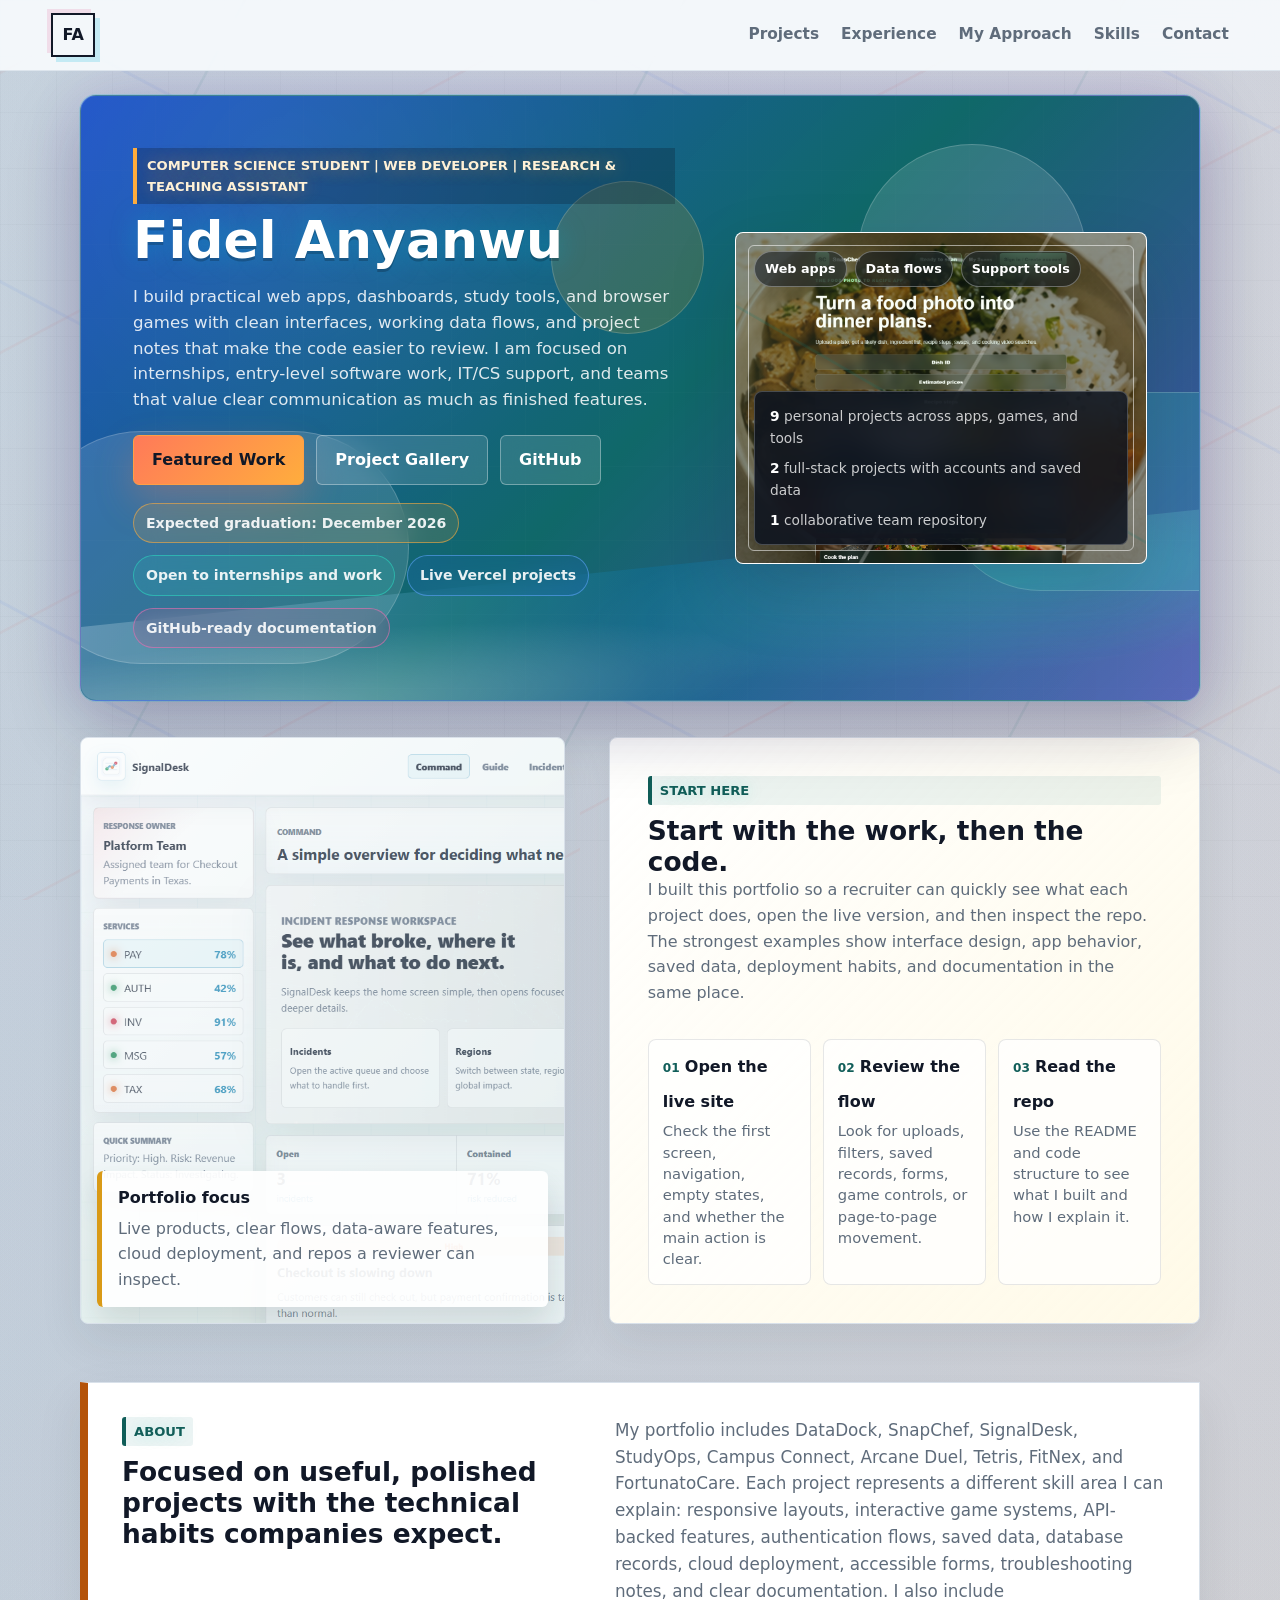
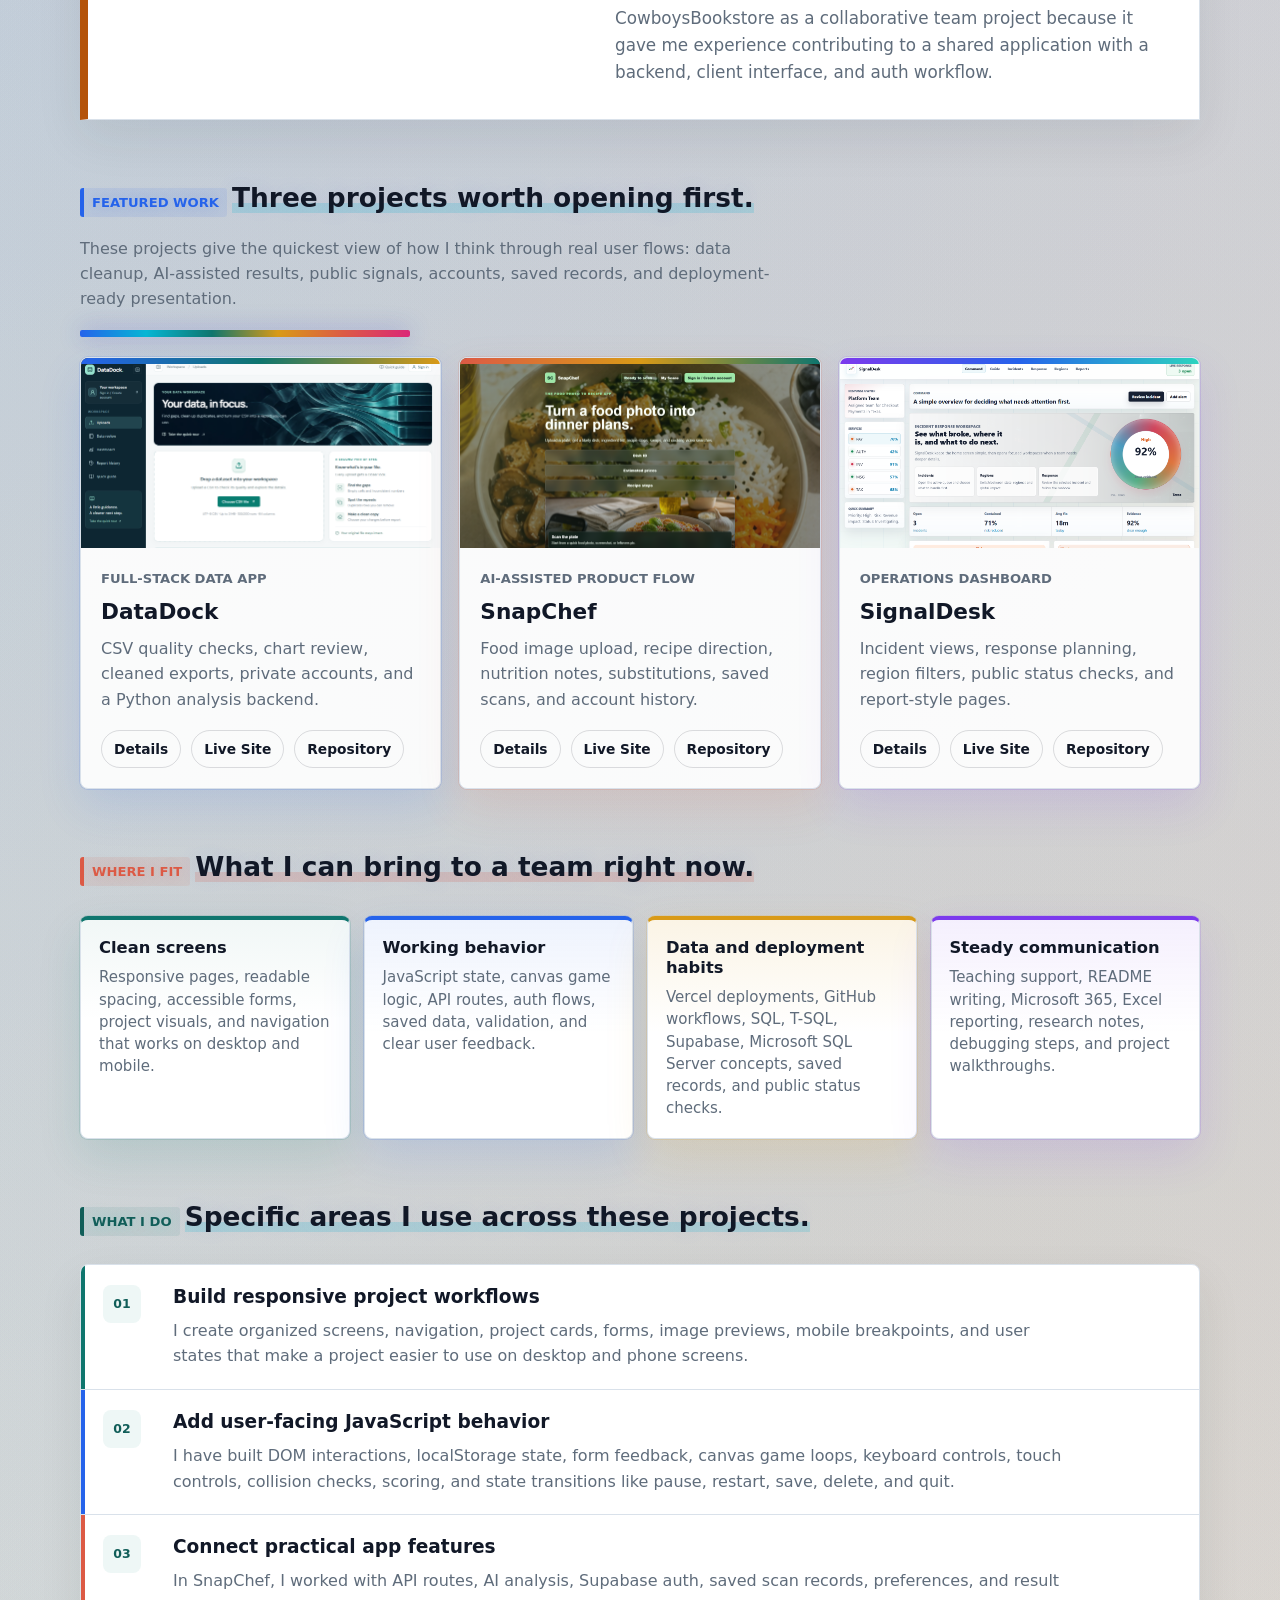
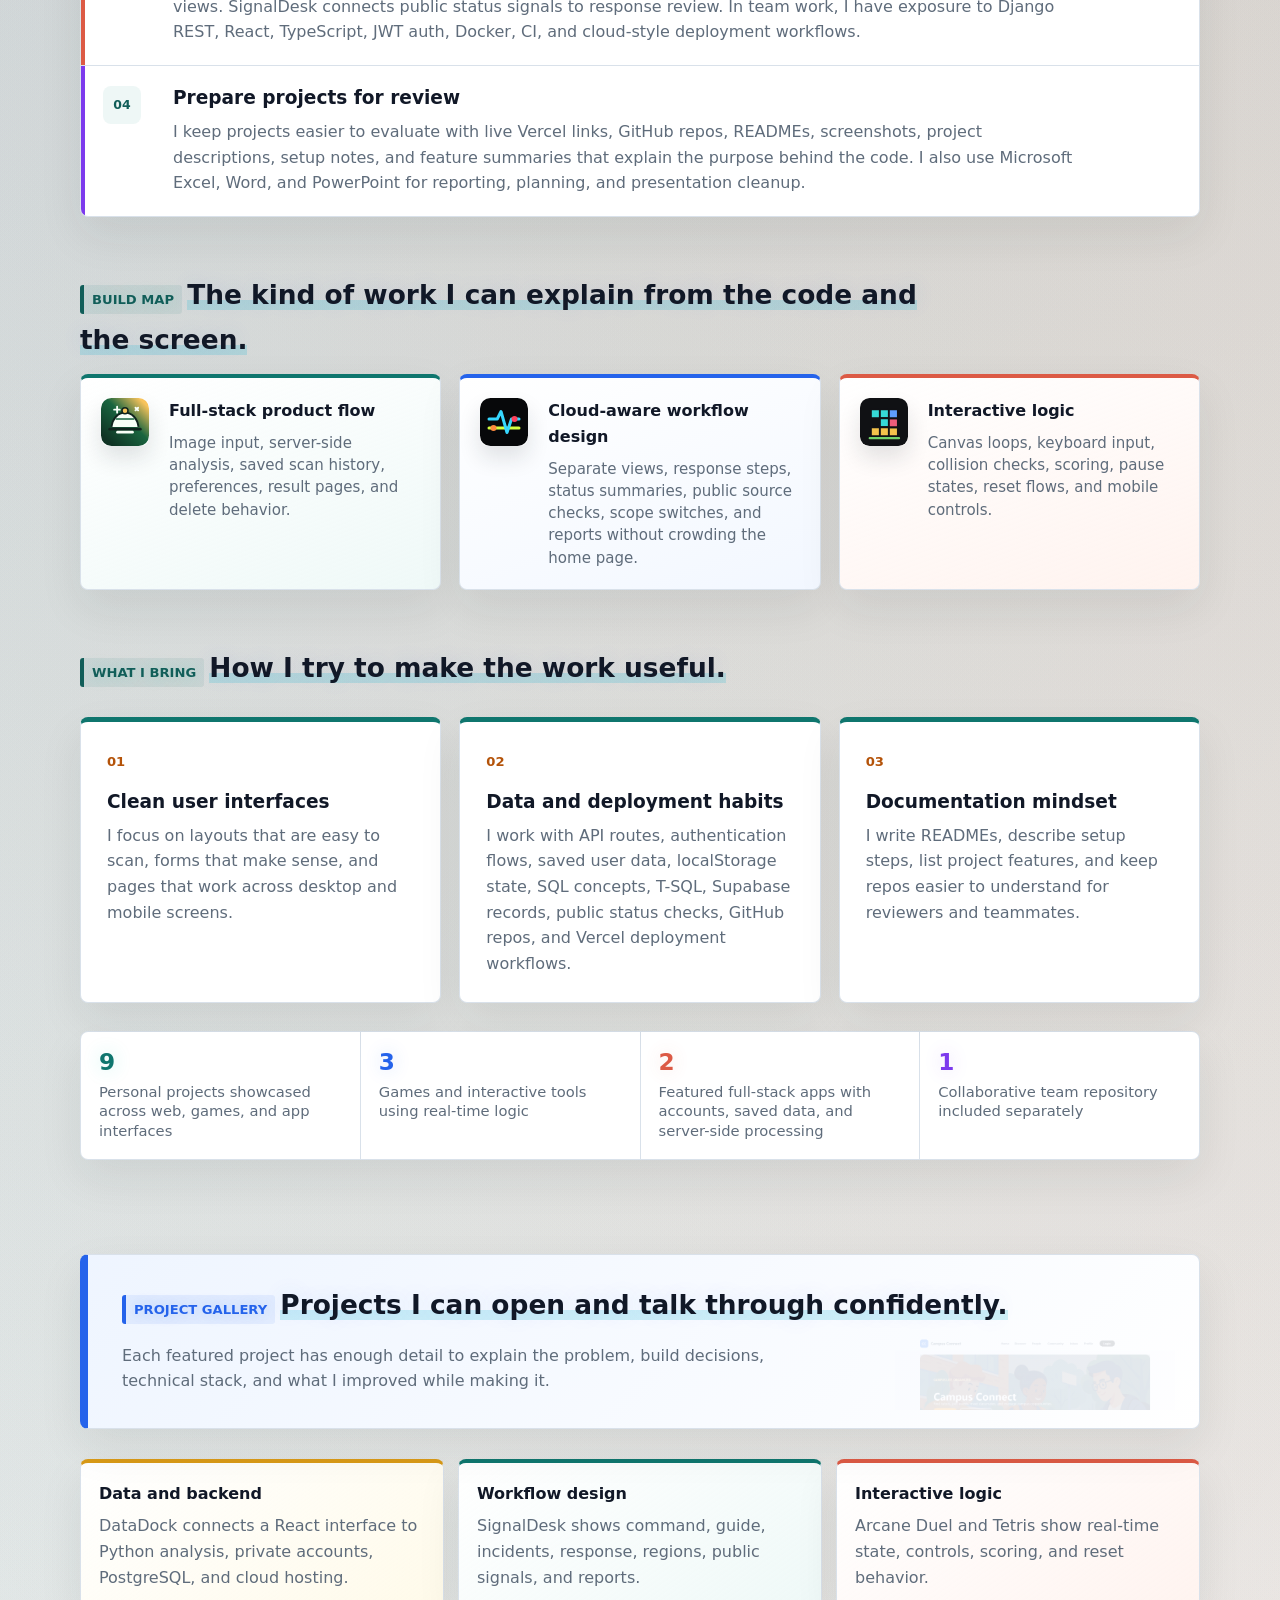
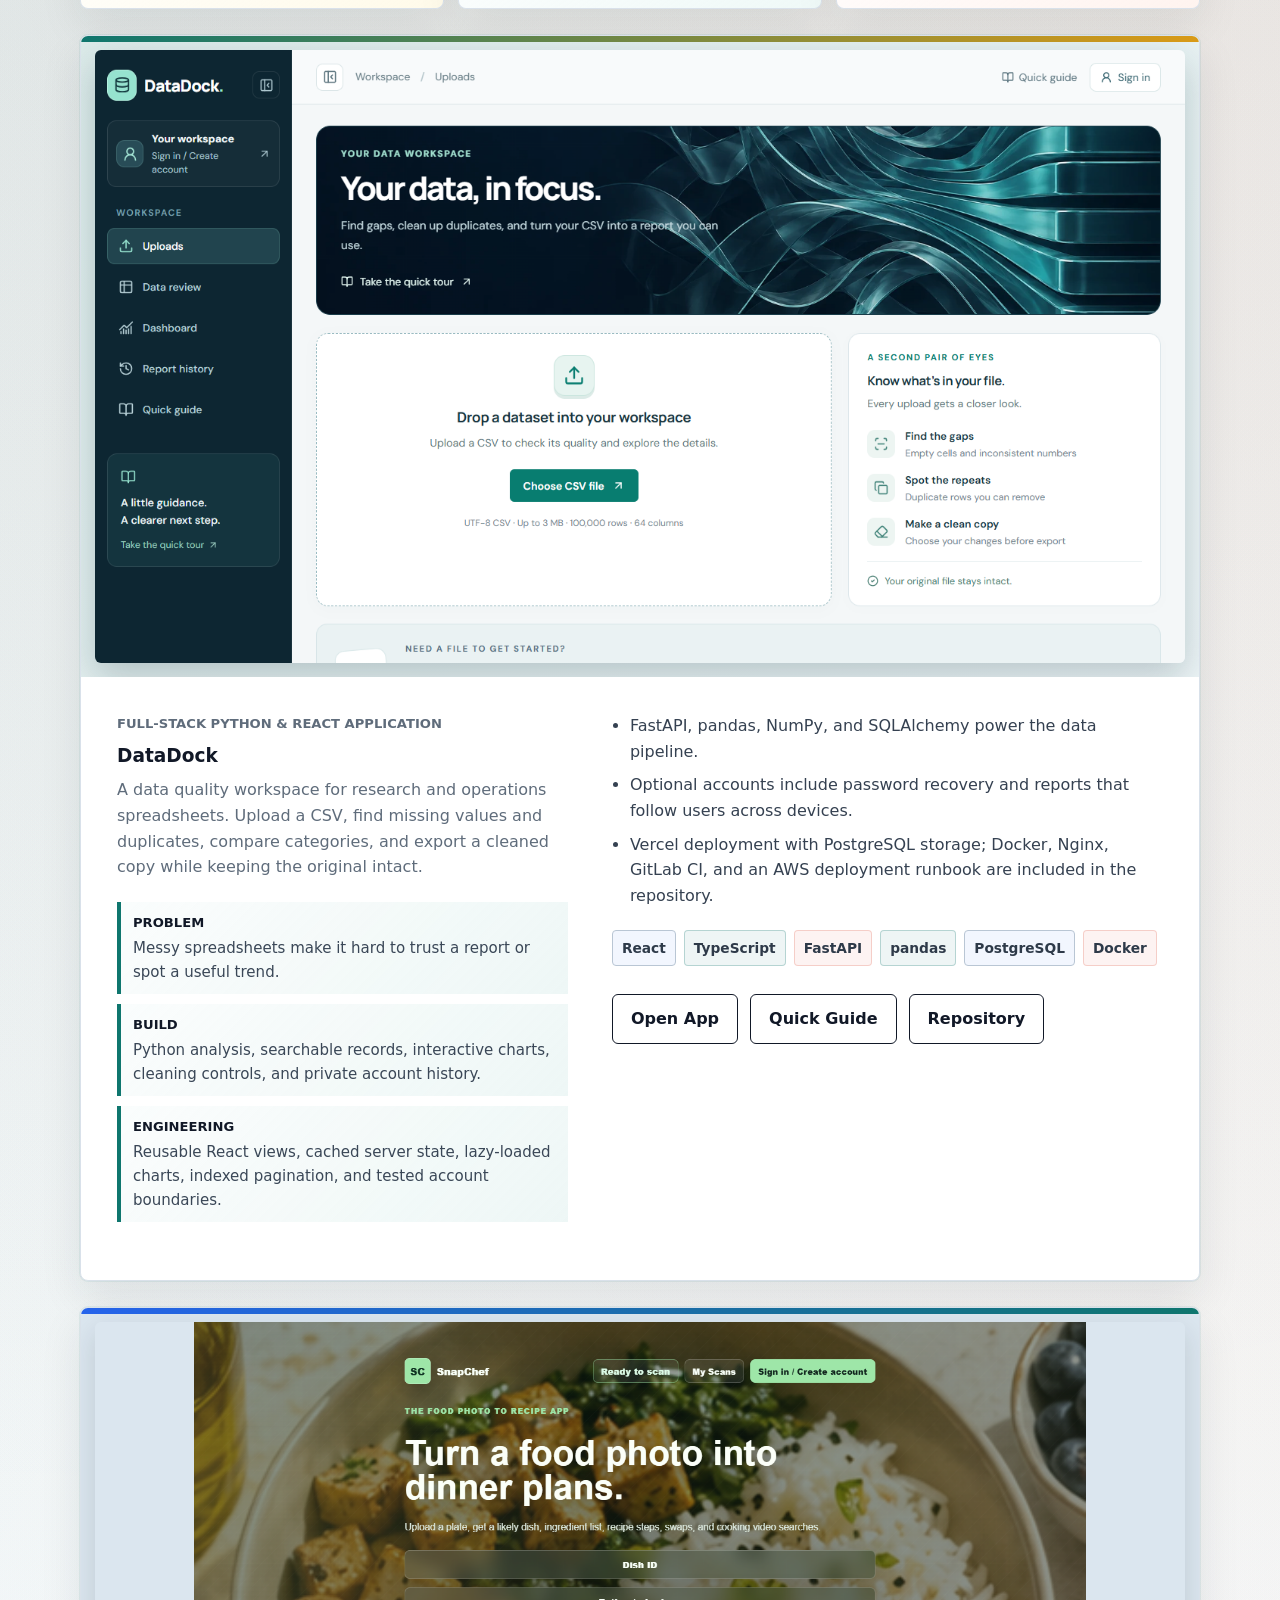
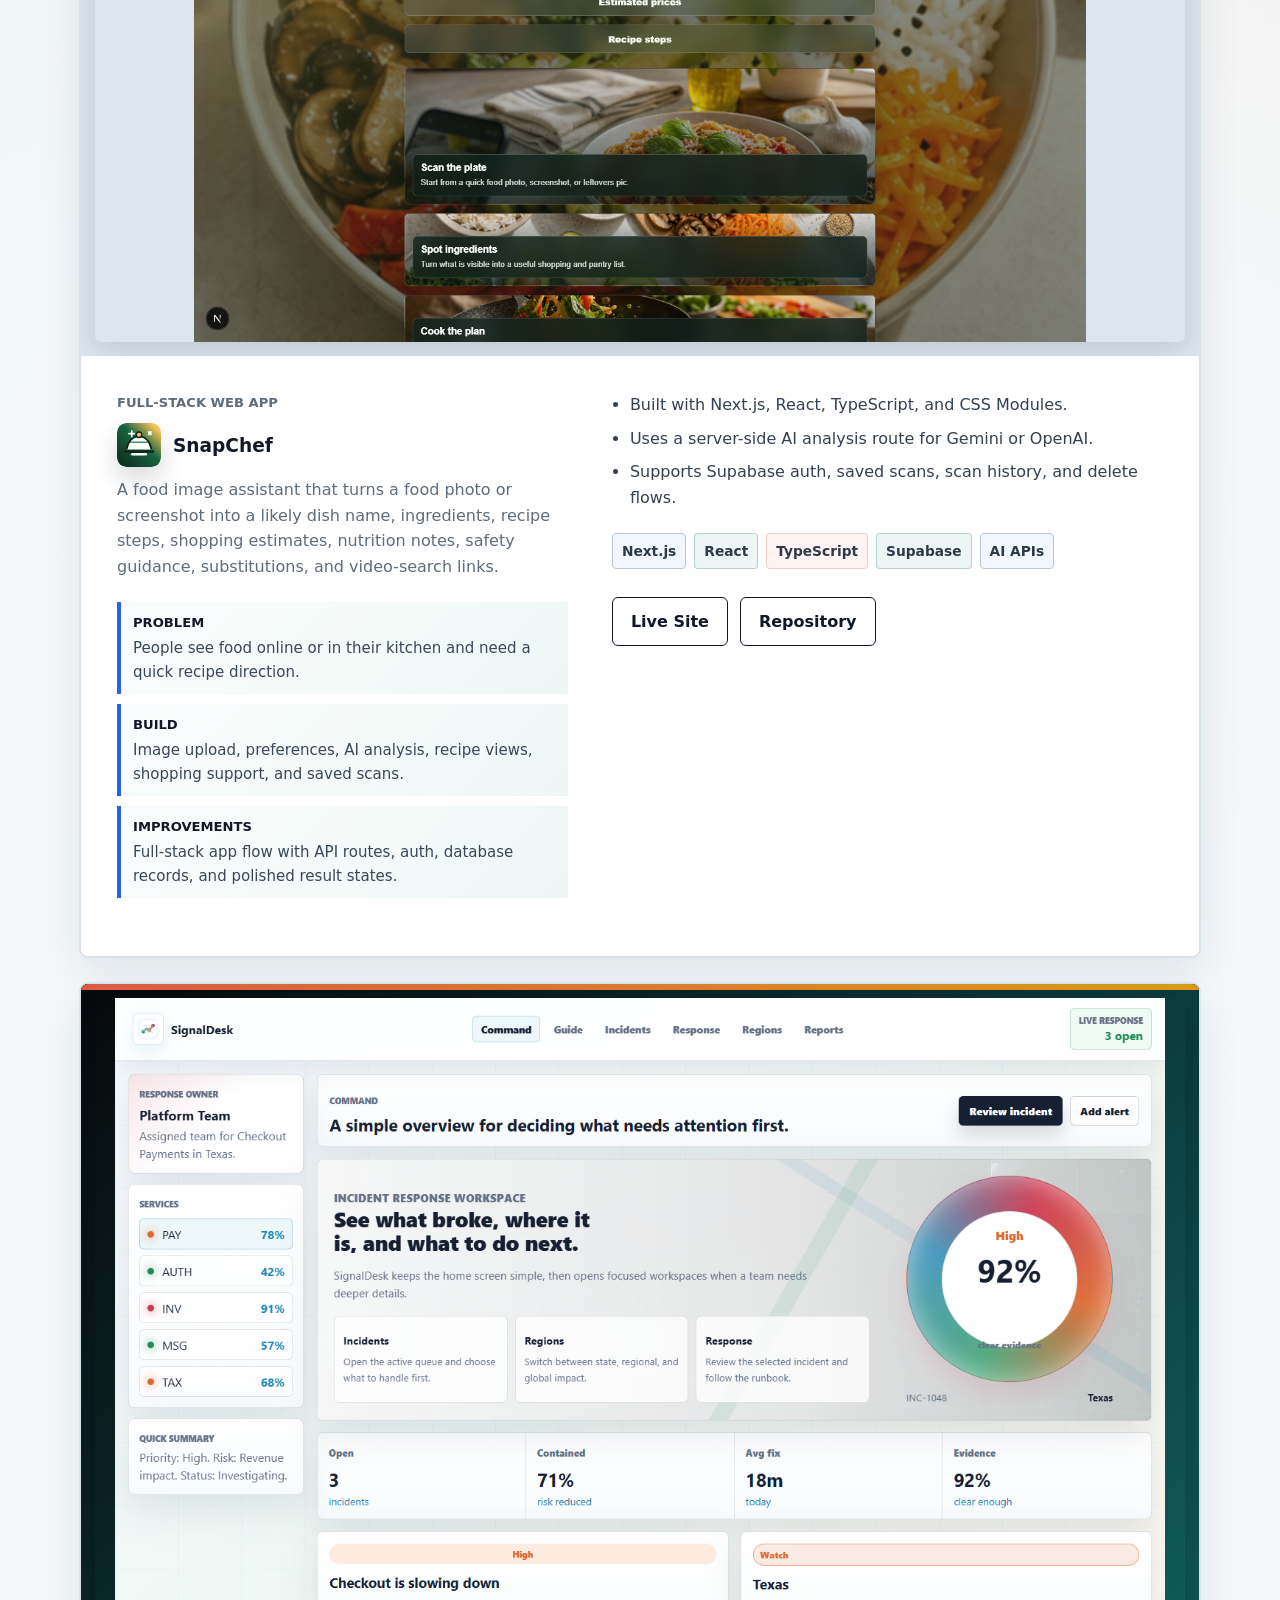
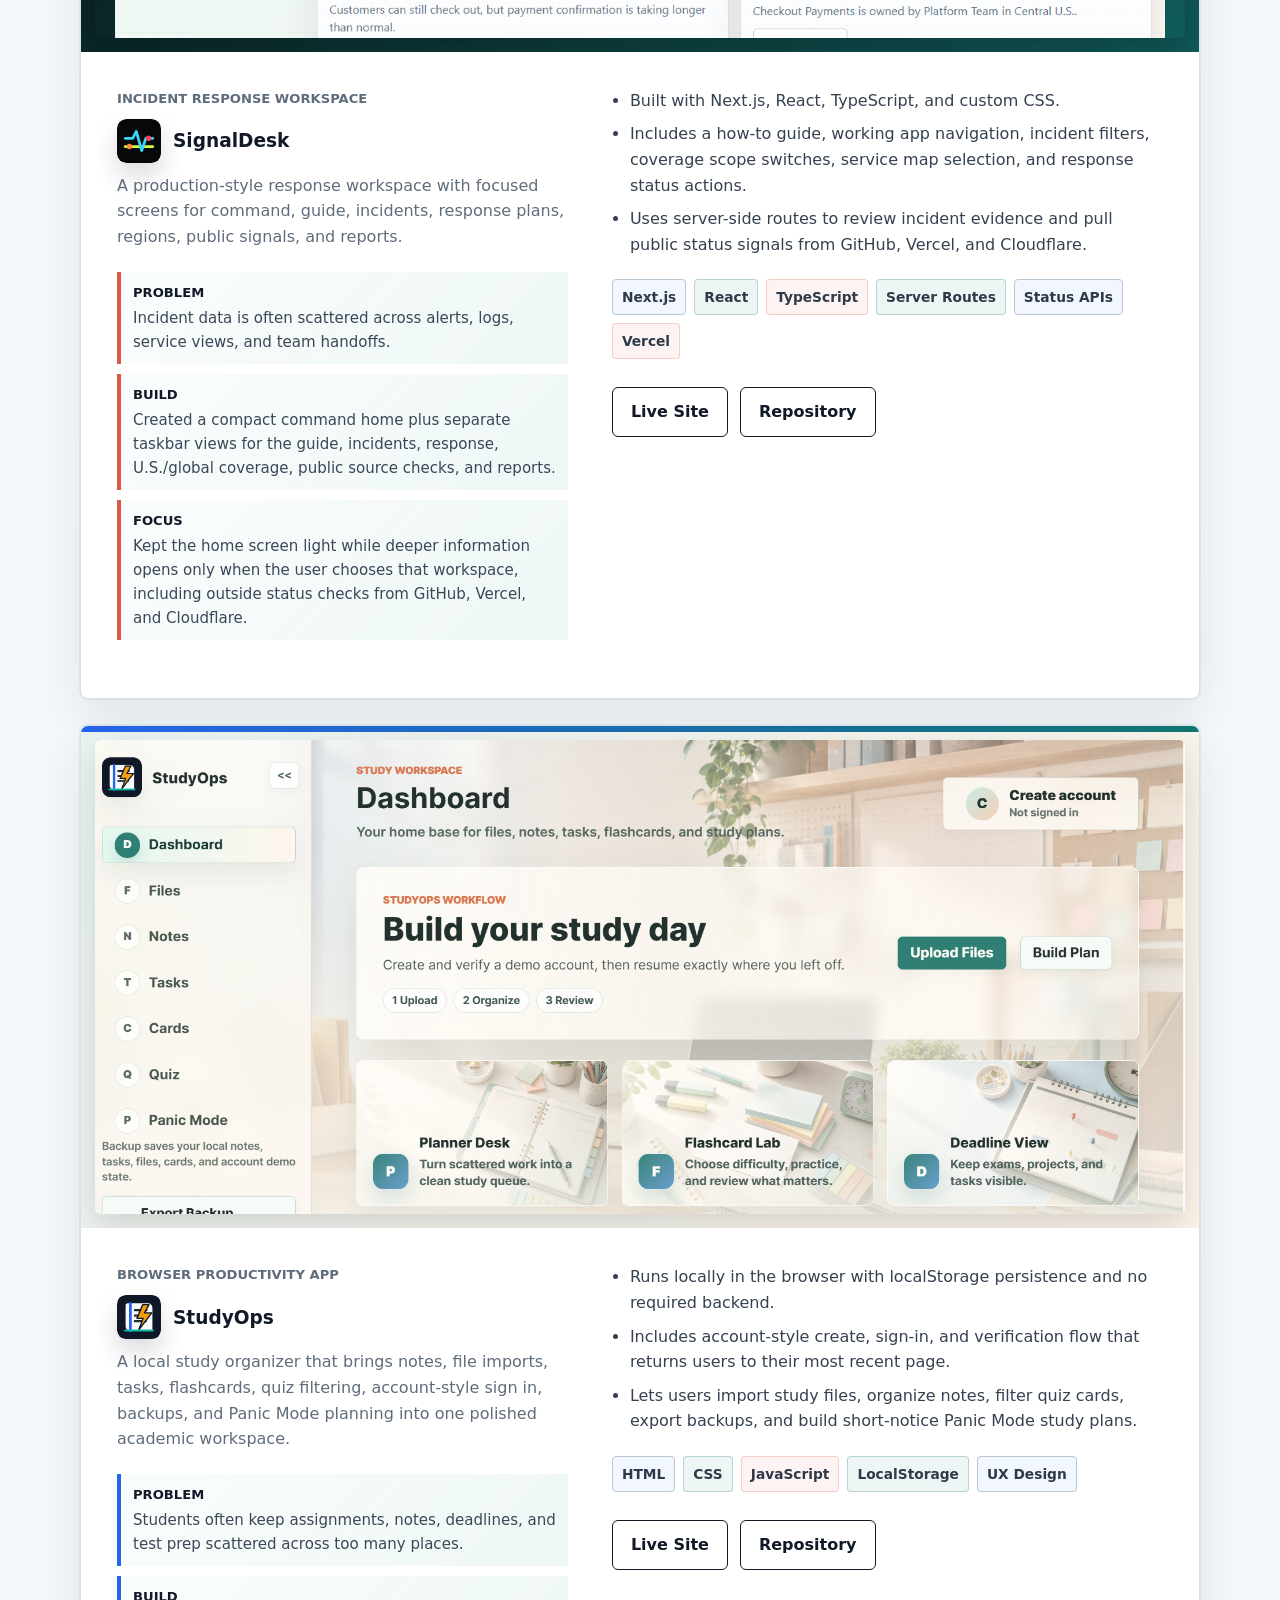
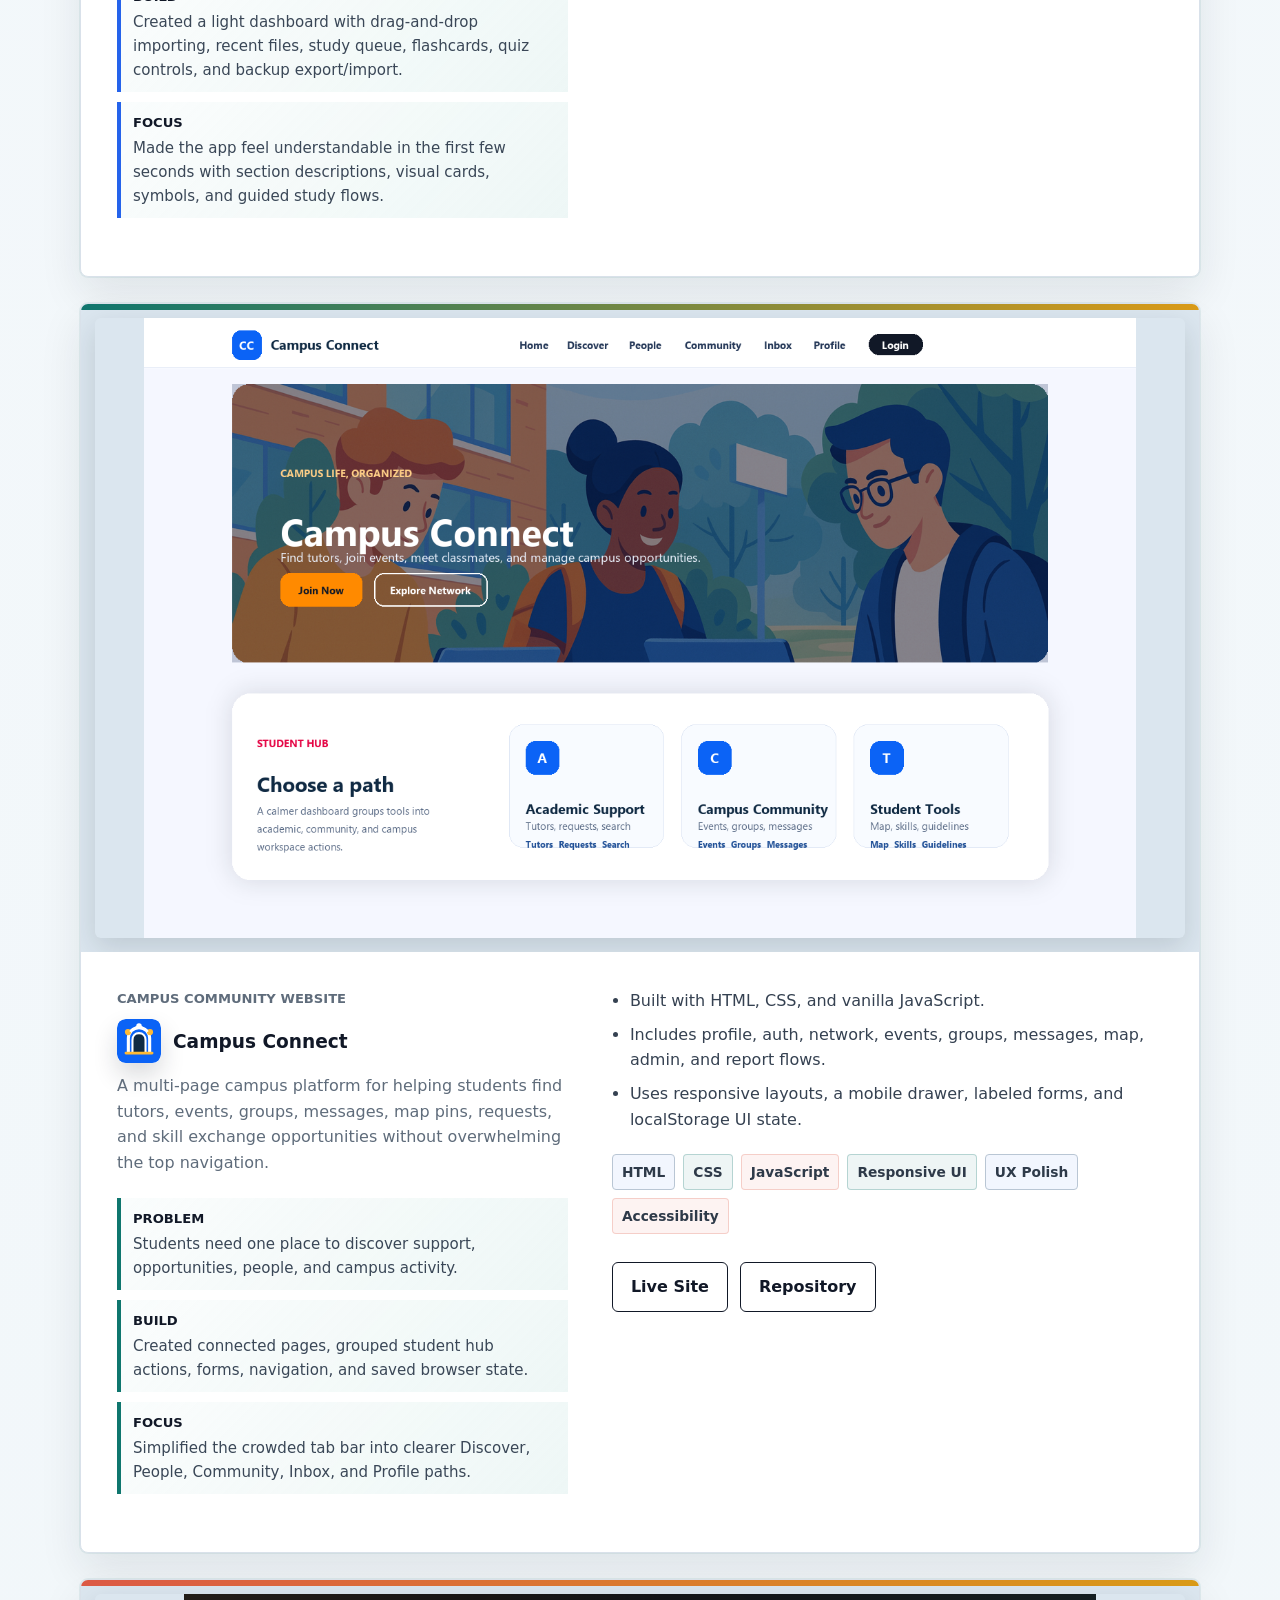
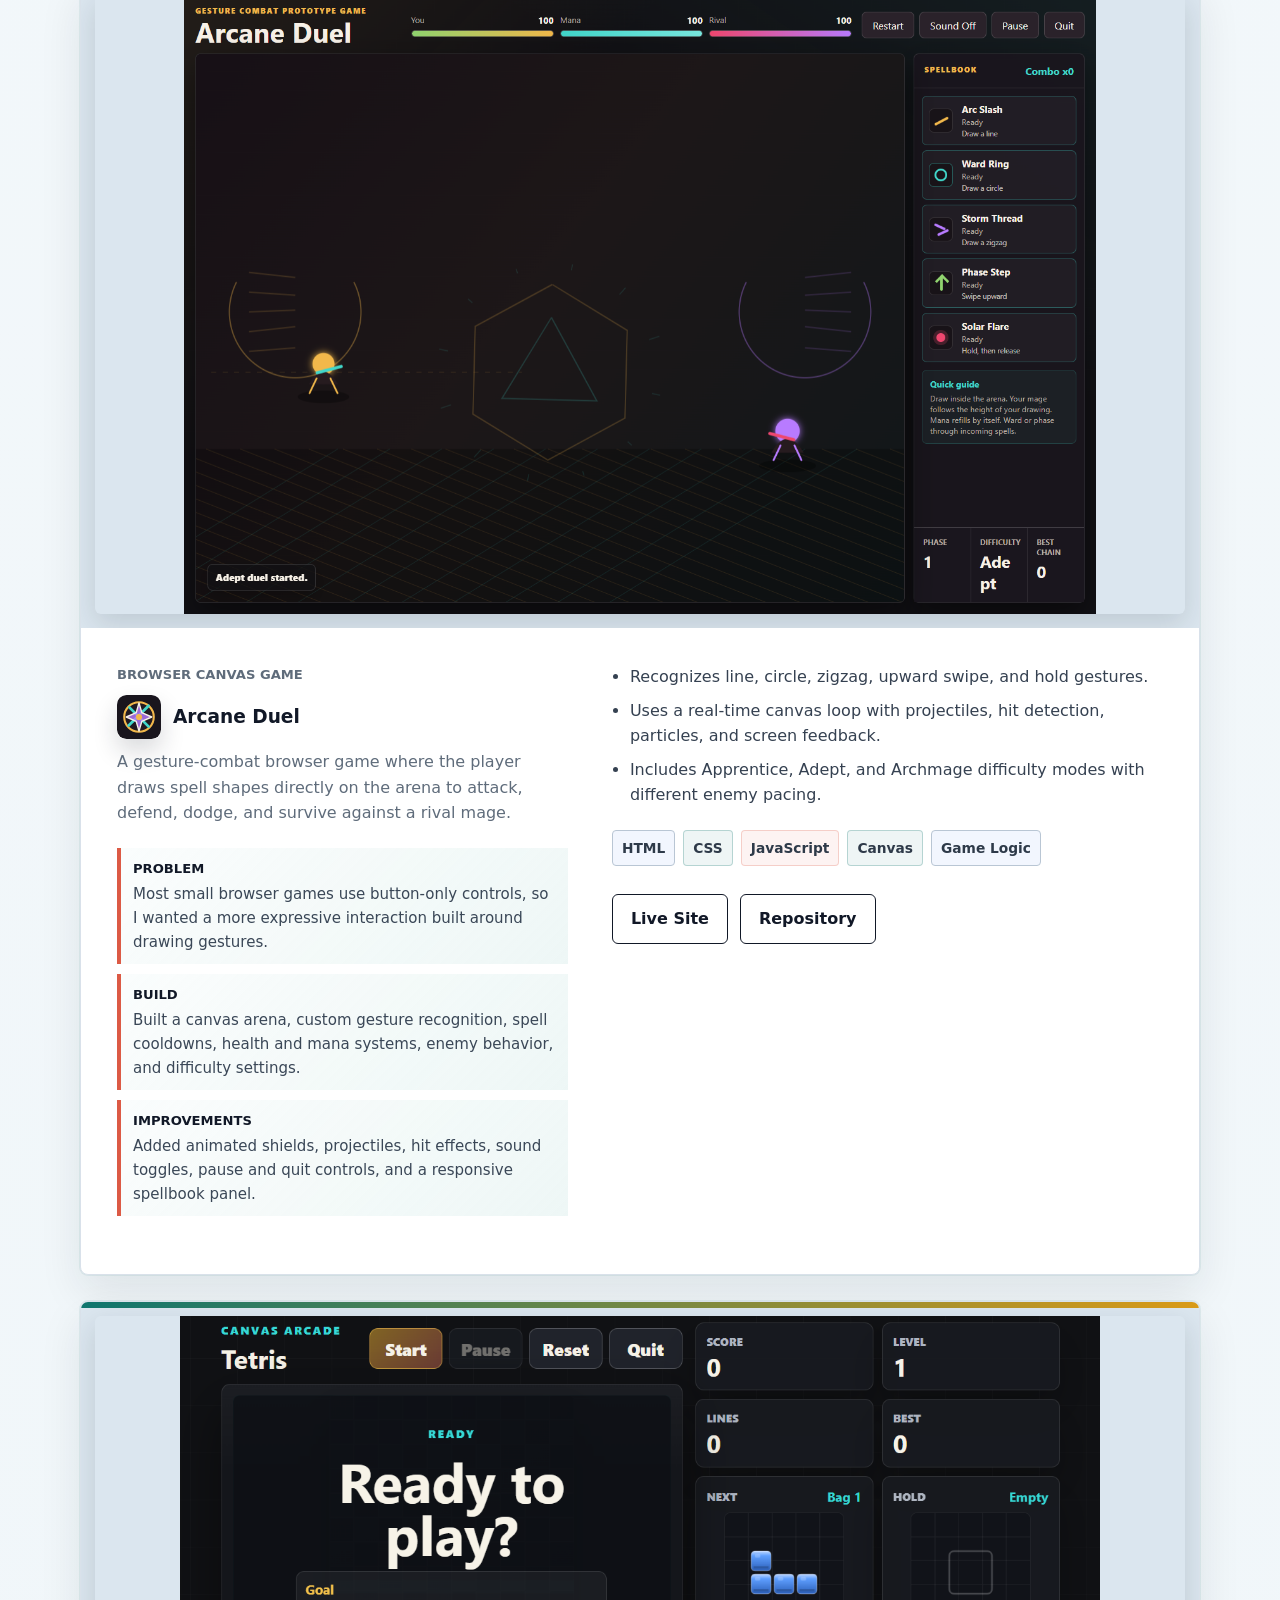
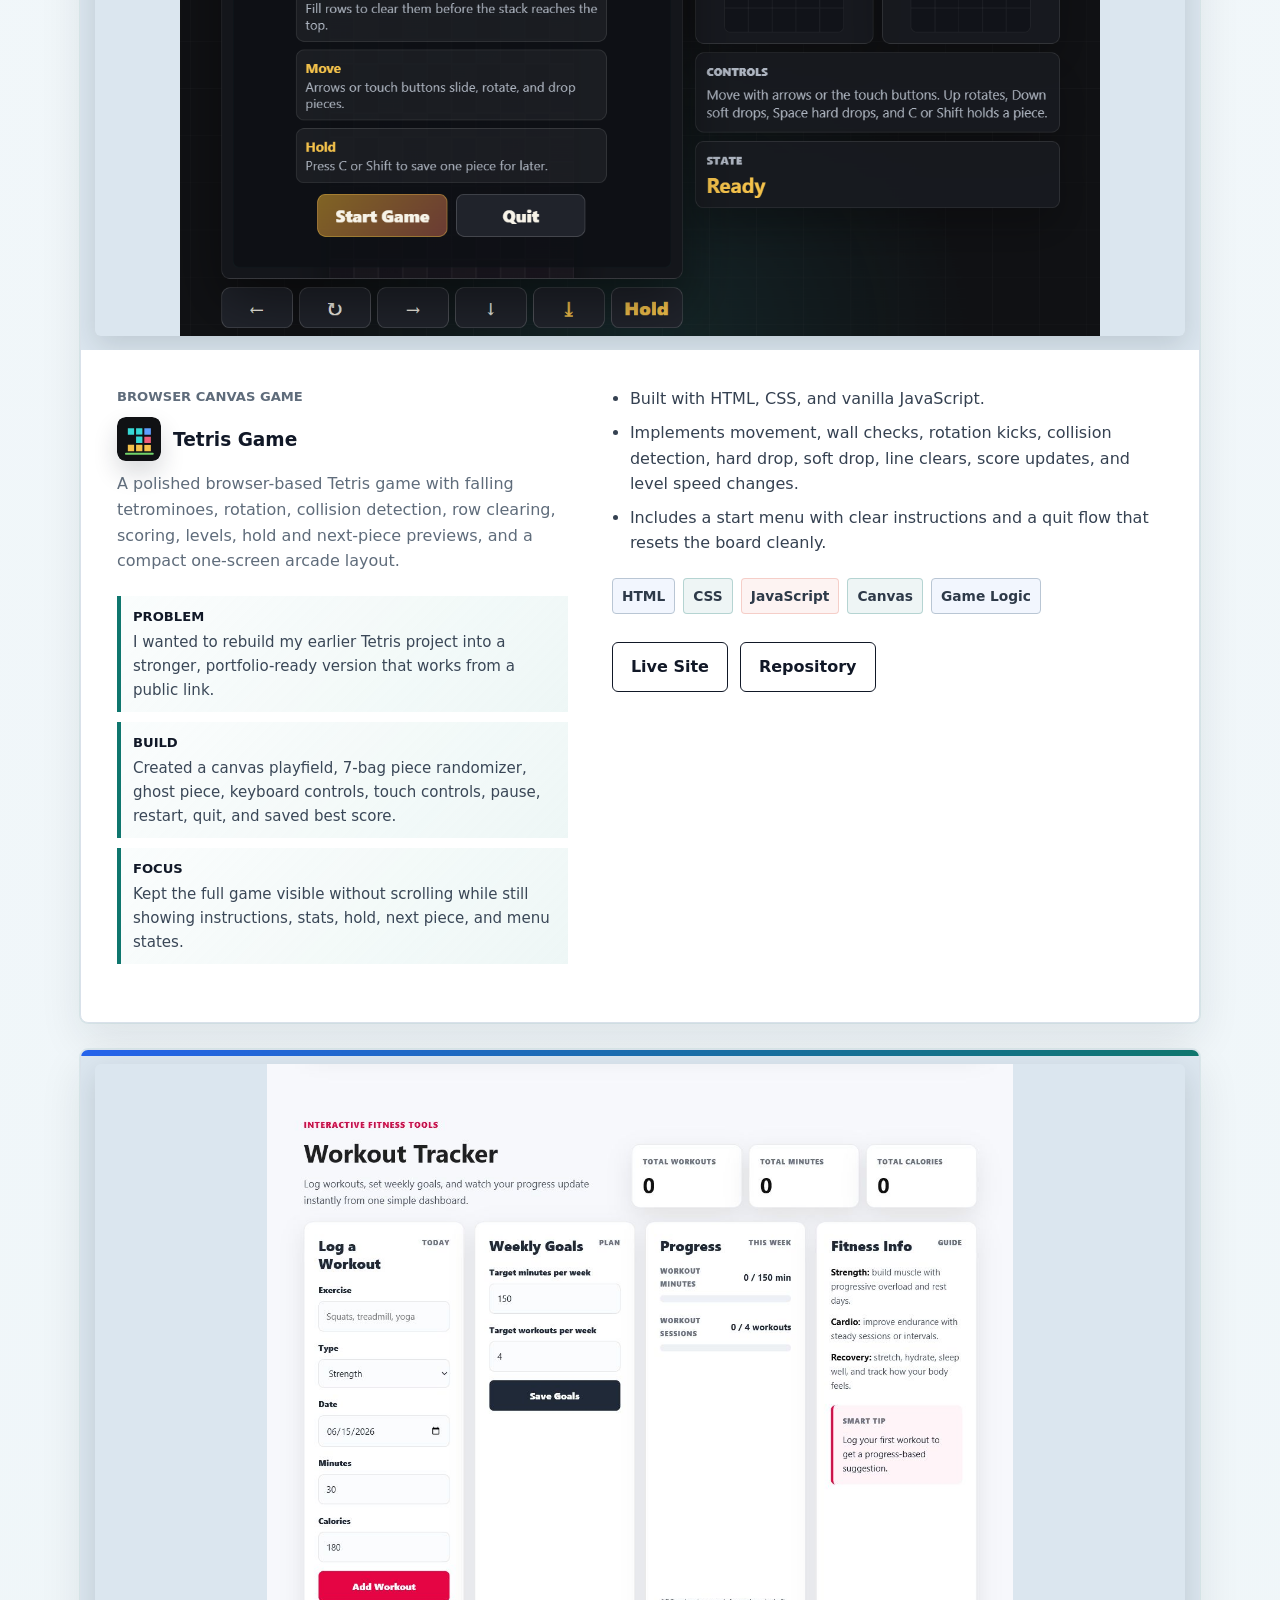
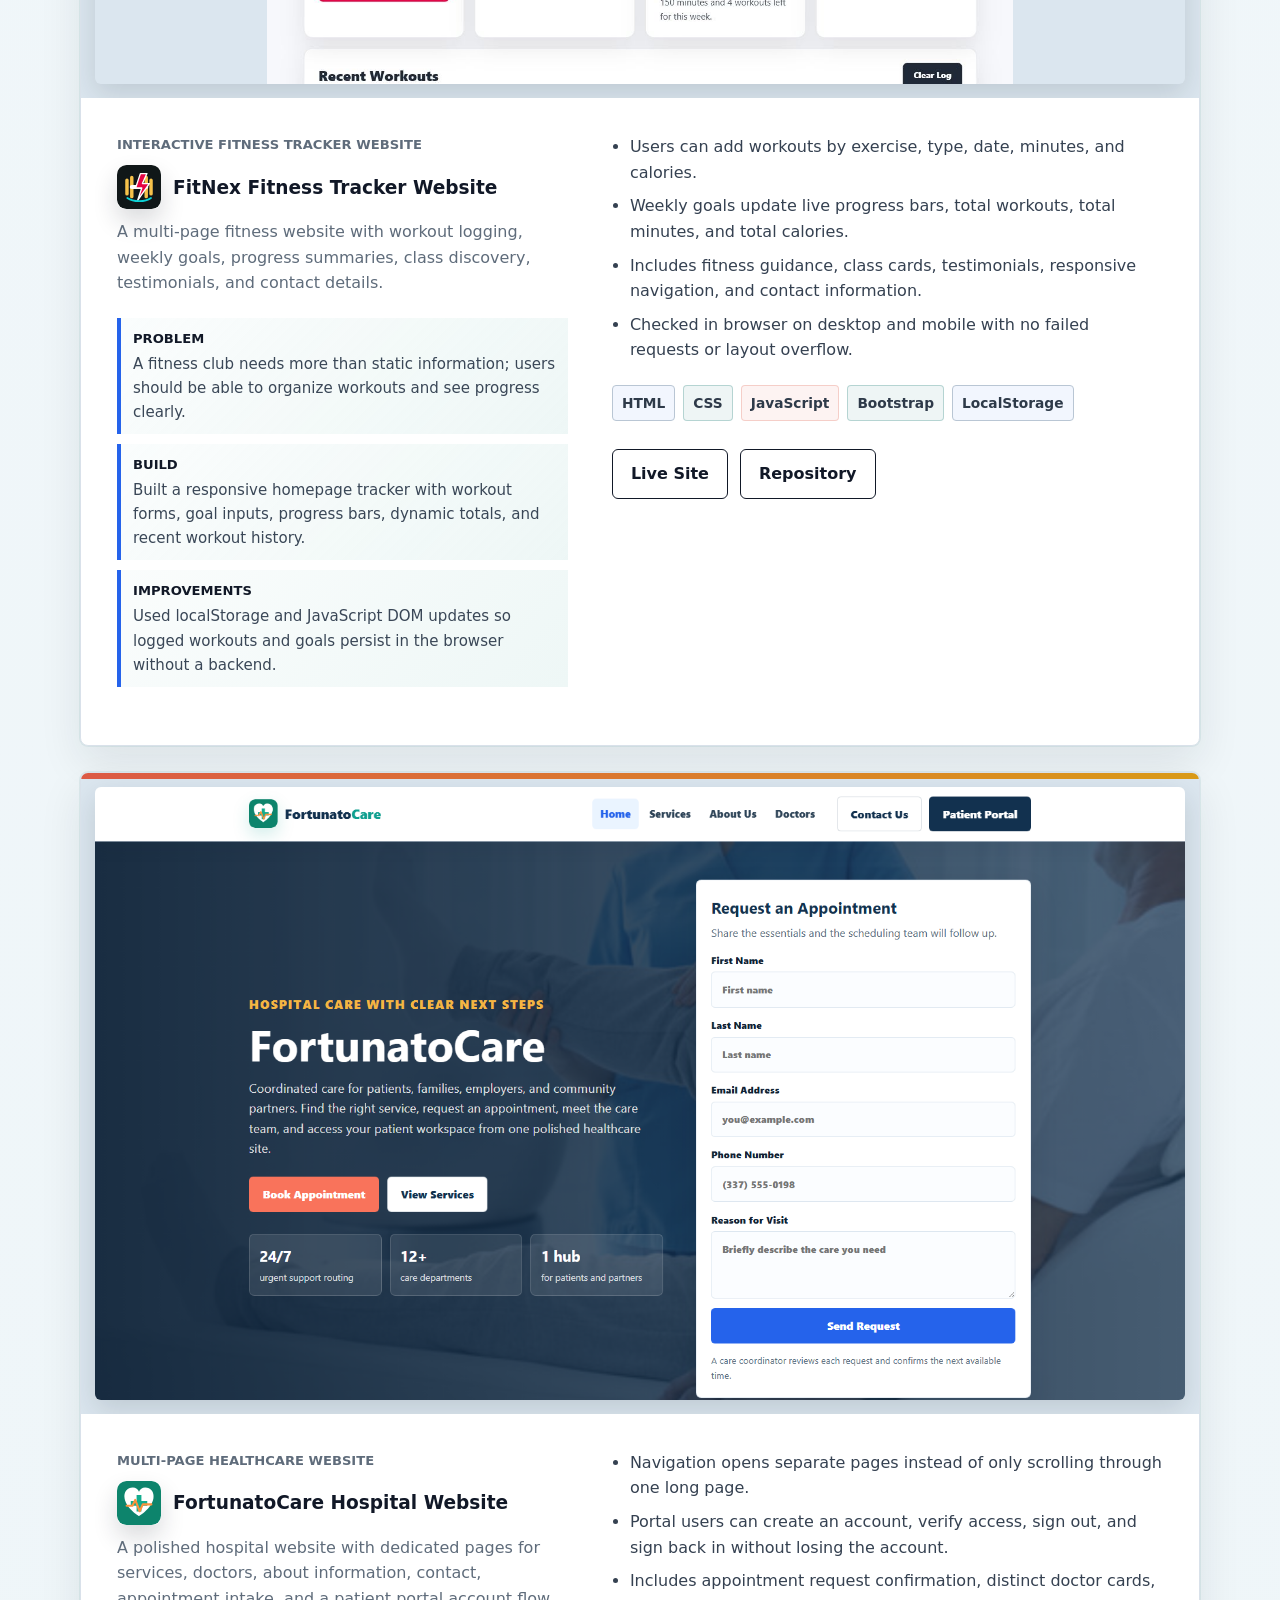
==== index.html @ 0fd4d53a "Add live bookstore link" ====
<!DOCTYPE html>
<html lang="en">
  <head>
    <meta charset="UTF-8" />
    <meta name="viewport" content="width=device-width, initial-scale=1.0" />
    <meta
      name="description"
      content="Portfolio for Fidel Anyanwu, a computer science student building web apps, dashboards, database-backed features, cloud-deployed projects, and practical user interfaces."
    />
    <title>Fidel Anyanwu | Web Developer Portfolio | Research & Teaching Assistant</title>
    <link rel="icon" type="image/svg+xml" href="assets/fidel-symbol.svg" />
    <link rel="stylesheet" href="styles.css" />
  </head>
  <body class="portfolio-home">
    <header class="site-header">
      <a class="brand" href="index.html" aria-label="Fidel Anyanwu home">FA</a>
      <nav class="site-nav" aria-label="Primary navigation">
        <a href="#projects">Projects</a>
        <a href="experience.html">Experience</a>
        <a href="approach.html">My Approach</a>
        <a href="skills.html">Skills</a>
        <a href="contact.html">Contact</a>
      </nav>
    </header>

    <main id="top">
      <section class="hero">
        <div class="hero-ambient" aria-hidden="true">
          <span class="hero-bubble bubble-one"></span>
          <span class="hero-bubble bubble-two"></span>
          <span class="hero-bubble bubble-three"></span>
          <span class="hero-bubble bubble-four"></span>
        </div>
        <div class="hero-copy">
          <p class="eyebrow">Computer Science Student | Web Developer | Research &amp; Teaching Assistant</p>
          <h1>Fidel Anyanwu</h1>
          <p class="hero-text">
            I build practical web apps, dashboards, study tools, and browser
            games with clean interfaces, working data flows, and project notes
            that make the code easier to review. I am focused on internships,
            entry-level software work, IT/CS support, and teams that value
            clear communication as much as finished features.
          </p>
          <div class="hero-actions" aria-label="Portfolio actions">
            <a class="button primary" href="#featured-work">Featured Work</a>
            <a class="button secondary" href="#projects">Project Gallery</a>
            <a class="button secondary" href="https://github.com/Fidel2197" target="_blank" rel="noreferrer">
              GitHub
            </a>
          </div>
          <div class="hero-proof" aria-label="Quick profile highlights">
            <span>Expected graduation: December 2026</span>
            <span>Open to internships and work</span>
            <span>Live Vercel projects</span>
            <span>GitHub-ready documentation</span>
          </div>
        </div>
        <div class="hero-showcase" aria-label="Portfolio highlights">
          <img
            src="assets/snapchef-home.png"
            alt="SnapChef home screen showing a food image assistant interface"
          />
          <div class="showcase-tabs" aria-hidden="true">
            <span>Web apps</span>
            <span>Data flows</span>
            <span>Support tools</span>
          </div>
          <div class="hero-stats">
            <span><strong>9</strong> personal projects across apps, games, and tools</span>
            <span><strong>2</strong> full-stack projects with accounts and saved data</span>
            <span><strong>1</strong> collaborative team repository</span>
          </div>
        </div>
      </section>

      <section class="home-storyboard" aria-labelledby="storyboard-title">
        <div class="storyboard-visual">
          <img
            src="assets/signaldesk-preview.png"
            alt="SignalDesk preview used as a portfolio example for dashboard and workflow design"
          />
          <div>
            <strong>Portfolio focus</strong>
            <span>Live products, clear flows, data-aware features, cloud deployment, and repos a reviewer can inspect.</span>
          </div>
        </div>
        <div class="storyboard-copy">
          <p class="section-kicker">Start Here</p>
          <h2 id="storyboard-title">Start with the work, then the code.</h2>
          <p>
            I built this portfolio so a recruiter can quickly see what each
            project does, open the live version, and then inspect the repo.
            The strongest examples show interface design, app behavior, saved
            data, deployment habits, and documentation in the same place.
          </p>
          <div class="storyboard-grid" aria-label="Portfolio reading guide">
            <article>
              <span>01</span>
              <strong>Open the live site</strong>
              <p>Check the first screen, navigation, empty states, and whether the main action is clear.</p>
            </article>
            <article>
              <span>02</span>
              <strong>Review the flow</strong>
              <p>Look for uploads, filters, saved records, forms, game controls, or page-to-page movement.</p>
            </article>
            <article>
              <span>03</span>
              <strong>Read the repo</strong>
              <p>Use the README and code structure to see what I built and how I explain it.</p>
            </article>
          </div>
        </div>
      </section>

      <section class="intro-band" aria-labelledby="intro-title">
        <div>
          <p class="section-kicker">About</p>
          <h2 id="intro-title">Focused on useful, polished projects with the technical habits companies expect.</h2>
        </div>
        <p>
          My portfolio includes DataDock, SnapChef, SignalDesk, StudyOps, Campus Connect,
          Arcane Duel, Tetris, FitNex, and FortunatoCare. Each project represents
          a different skill area I can explain: responsive layouts,
          interactive game systems, API-backed features, authentication flows,
          saved data, database records, cloud deployment, accessible forms,
          troubleshooting notes, and clear documentation. I also include
          CowboysBookstore as a collaborative team
          project because it gave me experience contributing to a shared
          application with a backend, client interface, and auth workflow.
        </p>
      </section>

      <section class="featured-work" id="featured-work" aria-labelledby="featured-work-title">
        <div class="section-heading">
          <p class="section-kicker">Featured Work</p>
          <h2 id="featured-work-title">Three projects worth opening first.</h2>
          <p>
            These projects give the quickest view of how I think through real
            user flows: data cleanup, AI-assisted results, public signals,
            accounts, saved records, and deployment-ready presentation.
          </p>
        </div>
        <div class="featured-work-grid">
          <article class="featured-card datadock-card">
            <img
              src="assets/datadock-home-preview.png"
              alt="DataDock workspace showing its navigation, CSV upload area, dashboard link, and data quality checks"
            />
            <div>
              <p class="project-type">Full-stack data app</p>
              <h3>DataDock</h3>
              <p>CSV quality checks, chart review, cleaned exports, private accounts, and a Python analysis backend.</p>
              <div class="featured-links">
                <a href="#datadock">Details</a>
                <a href="https://datadock-fidel2197.vercel.app/" target="_blank" rel="noreferrer">Live Site</a>
                <a href="https://github.com/Fidel2197/DataDock" target="_blank" rel="noreferrer">Repository</a>
              </div>
            </div>
          </article>
          <article class="featured-card">
            <img src="assets/snapchef-home.png" alt="SnapChef home screen with food image analysis controls" />
            <div>
              <p class="project-type">AI-assisted product flow</p>
              <h3>SnapChef</h3>
              <p>Food image upload, recipe direction, nutrition notes, substitutions, saved scans, and account history.</p>
              <div class="featured-links">
                <a href="#snapchef">Details</a>
                <a href="https://snapchef-nine.vercel.app/" target="_blank" rel="noreferrer">Live Site</a>
                <a href="https://github.com/Fidel2197/snapchef" target="_blank" rel="noreferrer">Repository</a>
              </div>
            </div>
          </article>
          <article class="featured-card">
            <img src="assets/signaldesk-preview.png" alt="SignalDesk dashboard with response workspace and public signal checks" />
            <div>
              <p class="project-type">Operations dashboard</p>
              <h3>SignalDesk</h3>
              <p>Incident views, response planning, region filters, public status checks, and report-style pages.</p>
              <div class="featured-links">
                <a href="#signaldesk">Details</a>
                <a href="https://signaldesk-pink-two.vercel.app/" target="_blank" rel="noreferrer">Live Site</a>
                <a href="https://github.com/Fidel2197/SignalDesk" target="_blank" rel="noreferrer">Repository</a>
              </div>
            </div>
          </article>
        </div>
      </section>

      <section class="recruiter-snapshot" aria-labelledby="snapshot-title">
        <div class="section-heading">
          <p class="section-kicker">Where I Fit</p>
          <h2 id="snapshot-title">What I can bring to a team right now.</h2>
        </div>
        <div class="snapshot-grid">
          <article>
            <strong>Clean screens</strong>
            <span>Responsive pages, readable spacing, accessible forms, project visuals, and navigation that works on desktop and mobile.</span>
          </article>
          <article>
            <strong>Working behavior</strong>
            <span>JavaScript state, canvas game logic, API routes, auth flows, saved data, validation, and clear user feedback.</span>
          </article>
          <article>
            <strong>Data and deployment habits</strong>
            <span>Vercel deployments, GitHub workflows, SQL, T-SQL, Supabase, Microsoft SQL Server concepts, saved records, and public status checks.</span>
          </article>
          <article>
            <strong>Steady communication</strong>
            <span>Teaching support, README writing, Microsoft 365, Excel reporting, research notes, debugging steps, and project walkthroughs.</span>
          </article>
        </div>
      </section>

      <section class="work-areas" aria-labelledby="work-areas-title">
        <div class="section-heading compact-heading">
          <p class="section-kicker">What I Do</p>
          <h2 id="work-areas-title">Specific areas I use across these projects.</h2>
        </div>
        <div class="work-area-list">
          <article>
            <span>01</span>
            <div>
              <h3>Build responsive project workflows</h3>
              <p>
                 I create organized screens, navigation, project cards, forms,
                 image previews, mobile breakpoints, and user states that make
                 a project easier to use on desktop and phone screens.
              </p>
            </div>
          </article>
          <article>
            <span>02</span>
            <div>
              <h3>Add user-facing JavaScript behavior</h3>
              <p>
                I have built DOM interactions, localStorage state, form feedback, canvas
                game loops, keyboard controls, touch controls, collision checks, scoring,
                and state transitions like pause, restart, save, delete, and quit.
              </p>
            </div>
          </article>
          <article>
            <span>03</span>
            <div>
              <h3>Connect practical app features</h3>
              <p>
                In SnapChef, I worked with API routes, AI analysis, Supabase auth,
                saved scan records, preferences, and result views. SignalDesk
                connects public status signals to response review. In team work,
                I have exposure to Django REST, React, TypeScript, JWT auth,
                Docker, CI, and cloud-style deployment workflows.
              </p>
            </div>
          </article>
          <article>
            <span>04</span>
            <div>
              <h3>Prepare projects for review</h3>
              <p>
                I keep projects easier to evaluate with live Vercel links, GitHub repos,
                READMEs, screenshots, project descriptions, setup notes, and feature
                summaries that explain the purpose behind the code. I also use
                Microsoft Excel, Word, and PowerPoint for reporting, planning,
                and presentation cleanup.
              </p>
            </div>
          </article>
        </div>
      </section>

      <section class="build-map" aria-labelledby="build-map-title">
        <div class="section-heading compact-heading">
          <p class="section-kicker">Build Map</p>
          <h2 id="build-map-title">The kind of work I can explain from the code and the screen.</h2>
        </div>
        <div class="build-map-grid">
          <article>
            <img src="assets/snapchef-symbol.svg" alt="" />
            <div>
              <strong>Full-stack product flow</strong>
              <p>Image input, server-side analysis, saved scan history, preferences, result pages, and delete behavior.</p>
            </div>
          </article>
          <article>
            <img src="assets/signaldesk-symbol.svg" alt="" />
            <div>
              <strong>Cloud-aware workflow design</strong>
              <p>Separate views, response steps, status summaries, public source checks, scope switches, and reports without crowding the home page.</p>
            </div>
          </article>
          <article>
            <img src="assets/tetris-symbol.svg" alt="" />
            <div>
              <strong>Interactive logic</strong>
              <p>Canvas loops, keyboard input, collision checks, scoring, pause states, reset flows, and mobile controls.</p>
            </div>
          </article>
        </div>
      </section>

      <section class="strengths" aria-labelledby="strengths-title">
        <div class="section-heading">
          <p class="section-kicker">What I Bring</p>
          <h2 id="strengths-title">How I try to make the work useful.</h2>
        </div>
        <div class="strength-grid">
          <article>
            <span>01</span>
            <h3>Clean user interfaces</h3>
            <p>
              I focus on layouts that are easy to scan, forms that make sense,
              and pages that work across desktop and mobile screens.
            </p>
          </article>
          <article>
            <span>02</span>
            <h3>Data and deployment habits</h3>
            <p>
              I work with API routes, authentication flows, saved user data,
              localStorage state, SQL concepts, T-SQL, Supabase records, public
              status checks, GitHub repos, and Vercel deployment workflows.
            </p>
          </article>
          <article>
            <span>03</span>
            <h3>Documentation mindset</h3>
            <p>
              I write READMEs, describe setup steps, list project features, and
              keep repos easier to understand for reviewers and teammates.
            </p>
          </article>
        </div>
      </section>

      <section class="evidence-strip" aria-label="Portfolio evidence">
        <div>
          <strong>9</strong>
          <span>Personal projects showcased across web, games, and app interfaces</span>
        </div>
        <div>
          <strong>3</strong>
          <span>Games and interactive tools using real-time logic</span>
        </div>
        <div>
          <strong>2</strong>
          <span>Featured full-stack apps with accounts, saved data, and server-side processing</span>
        </div>
        <div>
          <strong>1</strong>
          <span>Collaborative team repository included separately</span>
        </div>
      </section>

      <section class="projects" id="projects" aria-labelledby="projects-title">
        <div class="section-heading">
          <p class="section-kicker">Project Gallery</p>
          <h2 id="projects-title">Projects I can open and talk through confidently.</h2>
          <p>
            Each featured project has enough detail to explain the problem,
            build decisions, technical stack, and what I improved while making it.
          </p>
        </div>

        <div class="project-jump-guide" aria-label="Project review guide">
          <article>
            <strong>Data and backend</strong>
            <span>DataDock connects a React interface to Python analysis, private accounts, PostgreSQL, and cloud hosting.</span>
          </article>
          <article>
            <strong>Workflow design</strong>
            <span>SignalDesk shows command, guide, incidents, response, regions, public signals, and reports.</span>
          </article>
          <article>
            <strong>Interactive logic</strong>
            <span>Arcane Duel and Tetris show real-time state, controls, scoring, and reset behavior.</span>
          </article>
        </div>

        <article class="project feature-project datadock-project" id="datadock">
          <div class="project-image datadock-project-preview">
            <img
              class="datadock-shot"
              src="assets/datadock-home-preview.png"
              alt="DataDock workspace showing its sidebar, CSV upload workflow, dashboard navigation, and data quality guidance"
            />
          </div>
          <div class="project-content">
            <div class="feature-copy">
              <p class="project-type">Full-stack Python &amp; React application</p>
              <div class="project-heading"><h3>DataDock</h3></div>
              <p>A data quality workspace for research and operations spreadsheets. Upload a CSV, find missing values and duplicates, compare categories, and export a cleaned copy while keeping the original intact.</p>
              <div class="detail-grid" aria-label="DataDock project details">
                <div><strong>Problem</strong><span>Messy spreadsheets make it hard to trust a report or spot a useful trend.</span></div>
                <div><strong>Build</strong><span>Python analysis, searchable records, interactive charts, cleaning controls, and private account history.</span></div>
                <div><strong>Engineering</strong><span>Reusable React views, cached server state, lazy-loaded charts, indexed pagination, and tested account boundaries.</span></div>
              </div>
            </div>
            <div class="feature-details">
              <ul class="project-list">
                <li>FastAPI, pandas, NumPy, and SQLAlchemy power the data pipeline.</li>
                <li>Optional accounts include password recovery and reports that follow users across devices.</li>
                <li>Vercel deployment with PostgreSQL storage; Docker, Nginx, GitLab CI, and an AWS deployment runbook are included in the repository.</li>
              </ul>
              <div class="tag-row" aria-label="DataDock technology stack"><span>React</span><span>TypeScript</span><span>FastAPI</span><span>pandas</span><span>PostgreSQL</span><span>Docker</span></div>
              <div class="project-links">
                <a href="https://datadock-fidel2197.vercel.app/" target="_blank" rel="noreferrer">Open App</a>
                <a href="https://datadock-fidel2197.vercel.app/#guide" target="_blank" rel="noreferrer">Quick Guide</a>
                <a href="https://github.com/Fidel2197/DataDock" target="_blank" rel="noreferrer">Repository</a>
              </div>
            </div>
          </div>
        </article>

        <article class="project feature-project" id="snapchef">
          <div class="project-image">
            <img
              class="snapchef-shot"
              src="assets/snapchef-home.png"
              alt="SnapChef application home screen showing food image analysis tools"
            />
          </div>
          <div class="project-content">
            <div class="feature-copy">
              <p class="project-type">Full-stack web app</p>
              <div class="project-heading">
                <img class="project-symbol" src="assets/snapchef-symbol.svg" alt="" />
                <h3>SnapChef</h3>
              </div>
              <p>
                A food image assistant that turns a food photo or screenshot into
                a likely dish name, ingredients, recipe steps, shopping estimates,
                nutrition notes, safety guidance, substitutions, and video-search
                links.
              </p>
              <div class="detail-grid" aria-label="SnapChef project details">
                <div>
                  <strong>Problem</strong>
                  <span>People see food online or in their kitchen and need a quick recipe direction.</span>
                </div>
                <div>
                  <strong>Build</strong>
                  <span>Image upload, preferences, AI analysis, recipe views, shopping support, and saved scans.</span>
                </div>
                <div>
                  <strong>Improvements</strong>
                  <span>Full-stack app flow with API routes, auth, database records, and polished result states.</span>
                </div>
              </div>
            </div>
            <div class="feature-details">
              <ul class="project-list">
                <li>Built with Next.js, React, TypeScript, and CSS Modules.</li>
                <li>Uses a server-side AI analysis route for Gemini or OpenAI.</li>
                <li>Supports Supabase auth, saved scans, scan history, and delete flows.</li>
              </ul>
              <div class="tag-row" aria-label="SnapChef technology stack">
                <span>Next.js</span>
                <span>React</span>
                <span>TypeScript</span>
                <span>Supabase</span>
                <span>AI APIs</span>
              </div>
              <div class="project-links">
                <a href="https://snapchef-nine.vercel.app/" target="_blank" rel="noreferrer">
                  Live Site
                </a>
                <a href="https://github.com/Fidel2197/snapchef" target="_blank" rel="noreferrer">
                  Repository
                </a>
              </div>
            </div>
          </div>
        </article>

        <article class="project feature-project" id="signaldesk">
          <div class="project-image signaldesk-project-preview">
            <img
              class="signaldesk-shot"
              src="assets/signaldesk-preview.png"
              alt="SignalDesk command workspace showing app navigation, incident summary, service health, and response shortcuts"
            />
          </div>
          <div class="project-content">
            <div class="feature-copy">
              <p class="project-type">Incident response workspace</p>
              <div class="project-heading">
                <img class="project-symbol" src="assets/signaldesk-symbol.svg" alt="" />
                <h3>SignalDesk</h3>
              </div>
              <p>
                A production-style response workspace with focused screens for
                command, guide, incidents, response plans, regions, public
                signals, and reports.
              </p>
              <div class="detail-grid" aria-label="SignalDesk project details">
                <div>
                  <strong>Problem</strong>
                  <span>Incident data is often scattered across alerts, logs, service views, and team handoffs.</span>
                </div>
                <div>
                  <strong>Build</strong>
                  <span>Created a compact command home plus separate taskbar views for the guide, incidents, response, U.S./global coverage, public source checks, and reports.</span>
                </div>
                <div>
                  <strong>Focus</strong>
                  <span>Kept the home screen light while deeper information opens only when the user chooses that workspace, including outside status checks from GitHub, Vercel, and Cloudflare.</span>
                </div>
              </div>
            </div>
            <div class="feature-details">
              <ul class="project-list">
                <li>Built with Next.js, React, TypeScript, and custom CSS.</li>
                <li>Includes a how-to guide, working app navigation, incident filters, coverage scope switches, service map selection, and response status actions.</li>
                <li>Uses server-side routes to review incident evidence and pull public status signals from GitHub, Vercel, and Cloudflare.</li>
              </ul>
              <div class="tag-row" aria-label="SignalDesk technology stack">
                <span>Next.js</span>
                <span>React</span>
                <span>TypeScript</span>
                <span>Server Routes</span>
                <span>Status APIs</span>
                <span>Vercel</span>
              </div>
              <div class="project-links">
                <a href="https://signaldesk-pink-two.vercel.app/" target="_blank" rel="noreferrer">
                  Live Site
                </a>
                <a href="https://github.com/Fidel2197/SignalDesk" target="_blank" rel="noreferrer">
                  Repository
                </a>
              </div>
            </div>
          </div>
        </article>

        <article class="project feature-project">
          <div class="project-image studyops-project-preview" aria-label="StudyOps app interface preview">
            <img
              class="studyops-shot"
              src="assets/studyops-preview.png"
              alt="StudyOps dashboard with sidebar, study workspace header, account card, and dashboard action cards"
            />
          </div>
          <div class="project-content">
            <div class="feature-copy">
              <p class="project-type">Browser productivity app</p>
              <div class="project-heading">
                <img class="project-symbol" src="assets/studyops-symbol.svg" alt="" />
                <h3>StudyOps</h3>
              </div>
              <p>
                A local study organizer that brings notes, file imports, tasks,
                flashcards, quiz filtering, account-style sign in, backups, and
                Panic Mode planning into one polished academic workspace.
              </p>
              <div class="detail-grid" aria-label="StudyOps project details">
                <div>
                  <strong>Problem</strong>
                  <span>Students often keep assignments, notes, deadlines, and test prep scattered across too many places.</span>
                </div>
                <div>
                  <strong>Build</strong>
                  <span>Created a light dashboard with drag-and-drop importing, recent files, study queue, flashcards, quiz controls, and backup export/import.</span>
                </div>
                <div>
                  <strong>Focus</strong>
                  <span>Made the app feel understandable in the first few seconds with section descriptions, visual cards, symbols, and guided study flows.</span>
                </div>
              </div>
            </div>
            <div class="feature-details">
              <ul class="project-list">
                <li>Runs locally in the browser with localStorage persistence and no required backend.</li>
                <li>Includes account-style create, sign-in, and verification flow that returns users to their most recent page.</li>
                <li>Lets users import study files, organize notes, filter quiz cards, export backups, and build short-notice Panic Mode study plans.</li>
              </ul>
              <div class="tag-row" aria-label="StudyOps technology stack">
                <span>HTML</span>
                <span>CSS</span>
                <span>JavaScript</span>
                <span>LocalStorage</span>
                <span>UX Design</span>
              </div>
              <div class="project-links">
                <a href="https://studyops-seven.vercel.app/" target="_blank" rel="noreferrer">
                  Live Site
                </a>
                <a href="https://github.com/Fidel2197/StudyOps" target="_blank" rel="noreferrer">
                  Repository
                </a>
              </div>
            </div>
          </div>
        </article>

        <article class="project feature-project">
          <div class="project-image">
            <img
              class="campus-shot"
              src="assets/campus-connect-preview.png"
              alt="Campus Connect app preview showing navigation, homepage, and profile form"
            />
          </div>
          <div class="project-content">
            <div class="feature-copy">
              <p class="project-type">Campus community website</p>
              <div class="project-heading">
                <img class="project-symbol" src="assets/campus-connect-symbol.svg" alt="" />
                <h3>Campus Connect</h3>
              </div>
              <p>
                A multi-page campus platform for helping students find
                tutors, events, groups, messages, map pins, requests, and skill
                exchange opportunities without overwhelming the top navigation.
              </p>
              <div class="detail-grid" aria-label="Campus Connect project details">
                <div>
                  <strong>Problem</strong>
                  <span>Students need one place to discover support, opportunities, people, and campus activity.</span>
                </div>
                <div>
                  <strong>Build</strong>
                  <span>Created connected pages, grouped student hub actions, forms, navigation, and saved browser state.</span>
                </div>
                <div>
                  <strong>Focus</strong>
                  <span>Simplified the crowded tab bar into clearer Discover, People, Community, Inbox, and Profile paths.</span>
                </div>
              </div>
            </div>
            <div class="feature-details">
              <ul class="project-list">
                <li>Built with HTML, CSS, and vanilla JavaScript.</li>
                <li>Includes profile, auth, network, events, groups, messages, map, admin, and report flows.</li>
                <li>Uses responsive layouts, a mobile drawer, labeled forms, and localStorage UI state.</li>
              </ul>
              <div class="tag-row" aria-label="Campus Connect technology stack">
                <span>HTML</span>
                <span>CSS</span>
                <span>JavaScript</span>
                <span>Responsive UI</span>
                <span>UX Polish</span>
                <span>Accessibility</span>
              </div>
              <div class="project-links">
                <a href="https://campus-connect-phi-teal.vercel.app/" target="_blank" rel="noreferrer">
                  Live Site
                </a>
                <a href="https://github.com/Fidel2197/Campus-Connect" target="_blank" rel="noreferrer">
                  Repository
                </a>
              </div>
            </div>
          </div>
        </article>

        <article class="project feature-project">
          <div class="project-image">
            <img
              class="arcane-shot"
              src="assets/arcane-duel-preview.png"
              alt="Arcane Duel game screen showing the arena, player and rival mages, health bars, and spellbook controls"
            />
          </div>
          <div class="project-content">
            <div class="feature-copy">
              <p class="project-type">Browser canvas game</p>
              <div class="project-heading">
                <img class="project-symbol" src="assets/arcane-duel-symbol.svg" alt="" />
                <h3>Arcane Duel</h3>
              </div>
              <p>
                A gesture-combat browser game where the player draws spell
                shapes directly on the arena to attack, defend, dodge, and
                survive against a rival mage.
              </p>
              <div class="detail-grid" aria-label="Arcane Duel project details">
                <div>
                  <strong>Problem</strong>
                  <span>Most small browser games use button-only controls, so I wanted a more expressive interaction built around drawing gestures.</span>
                </div>
                <div>
                  <strong>Build</strong>
                  <span>Built a canvas arena, custom gesture recognition, spell cooldowns, health and mana systems, enemy behavior, and difficulty settings.</span>
                </div>
                <div>
                  <strong>Improvements</strong>
                  <span>Added animated shields, projectiles, hit effects, sound toggles, pause and quit controls, and a responsive spellbook panel.</span>
                </div>
              </div>
            </div>
            <div class="feature-details">
              <ul class="project-list">
                <li>Recognizes line, circle, zigzag, upward swipe, and hold gestures.</li>
                <li>Uses a real-time canvas loop with projectiles, hit detection, particles, and screen feedback.</li>
                <li>Includes Apprentice, Adept, and Archmage difficulty modes with different enemy pacing.</li>
              </ul>
              <div class="tag-row" aria-label="Arcane Duel technology stack">
                <span>HTML</span>
                <span>CSS</span>
                <span>JavaScript</span>
                <span>Canvas</span>
                <span>Game Logic</span>
              </div>
              <div class="project-links">
                <a href="https://arcane-duel-sable.vercel.app/" target="_blank" rel="noreferrer">
                  Live Site
                </a>
                <a href="https://github.com/Fidel2197/Arcane-Duel" target="_blank" rel="noreferrer">
                  Repository
                </a>
              </div>
            </div>
          </div>
        </article>

        <article class="project feature-project">
          <div class="project-image">
            <img
              class="tetris-shot"
              src="assets/tetris-game-preview.png"
              alt="Tetris game preview showing the canvas board, score panel, controls, next piece, hold piece, and quit button"
            />
          </div>
          <div class="project-content">
            <div class="feature-copy">
              <p class="project-type">Browser canvas game</p>
              <div class="project-heading">
                <img class="project-symbol" src="assets/tetris-symbol.svg" alt="" />
                <h3>Tetris Game</h3>
              </div>
              <p>
                A polished browser-based Tetris game with falling tetrominoes,
                rotation, collision detection, row clearing, scoring, levels,
                hold and next-piece previews, and a compact one-screen arcade
                layout.
              </p>
              <div class="detail-grid" aria-label="Tetris project details">
                <div>
                  <strong>Problem</strong>
                  <span>I wanted to rebuild my earlier Tetris project into a stronger, portfolio-ready version that works from a public link.</span>
                </div>
                <div>
                  <strong>Build</strong>
                  <span>Created a canvas playfield, 7-bag piece randomizer, ghost piece, keyboard controls, touch controls, pause, restart, quit, and saved best score.</span>
                </div>
                <div>
                  <strong>Focus</strong>
                  <span>Kept the full game visible without scrolling while still showing instructions, stats, hold, next piece, and menu states.</span>
                </div>
              </div>
            </div>
            <div class="feature-details">
              <ul class="project-list">
                <li>Built with HTML, CSS, and vanilla JavaScript.</li>
                <li>Implements movement, wall checks, rotation kicks, collision detection, hard drop, soft drop, line clears, score updates, and level speed changes.</li>
                <li>Includes a start menu with clear instructions and a quit flow that resets the board cleanly.</li>
              </ul>
              <div class="tag-row" aria-label="Tetris technology stack">
                <span>HTML</span>
                <span>CSS</span>
                <span>JavaScript</span>
                <span>Canvas</span>
                <span>Game Logic</span>
              </div>
              <div class="project-links">
                <a href="https://tetris-game-fidel2197.vercel.app/" target="_blank" rel="noreferrer">
                  Live Site
                </a>
                <a href="https://github.com/Fidel2197/Tetris-Game" target="_blank" rel="noreferrer">
                  Repository
                </a>
              </div>
            </div>
          </div>
        </article>

        <article class="project feature-project">
          <div class="project-image">
            <img
              class="fitnex-shot"
              src="assets/fitnex-home-preview.png"
              alt="FitNex fitness website with workout tracker, class sections, testimonials, and contact form"
            />
          </div>
          <div class="project-content">
            <div class="feature-copy">
              <p class="project-type">Interactive fitness tracker website</p>
              <div class="project-heading">
                <img class="project-symbol" src="assets/fitnex-symbol.svg" alt="" />
                <h3>FitNex Fitness Tracker Website</h3>
              </div>
              <p>
                A multi-page fitness website with workout logging, weekly goals,
                progress summaries, class discovery, testimonials, and contact details.
              </p>
              <div class="detail-grid" aria-label="FitNex project details">
                <div>
                  <strong>Problem</strong>
                  <span>A fitness club needs more than static information; users should be able to organize workouts and see progress clearly.</span>
                </div>
                <div>
                  <strong>Build</strong>
                  <span>Built a responsive homepage tracker with workout forms, goal inputs, progress bars, dynamic totals, and recent workout history.</span>
                </div>
                <div>
                  <strong>Improvements</strong>
                  <span>Used localStorage and JavaScript DOM updates so logged workouts and goals persist in the browser without a backend.</span>
                </div>
              </div>
            </div>
            <div class="feature-details">
              <ul class="project-list">
                <li>Users can add workouts by exercise, type, date, minutes, and calories.</li>
                <li>Weekly goals update live progress bars, total workouts, total minutes, and total calories.</li>
                <li>Includes fitness guidance, class cards, testimonials, responsive navigation, and contact information.</li>
                <li>Checked in browser on desktop and mobile with no failed requests or layout overflow.</li>
              </ul>
              <div class="tag-row" aria-label="FitNex technology stack">
                <span>HTML</span>
                <span>CSS</span>
                <span>JavaScript</span>
                <span>Bootstrap</span>
                <span>LocalStorage</span>
              </div>
              <div class="project-links">
                <a href="https://fitness-website-tawny.vercel.app/" target="_blank" rel="noreferrer">
                  Live Site
                </a>
                <a href="https://github.com/Fidel2197/Fitness-Website" target="_blank" rel="noreferrer">
                  Repository
                </a>
              </div>
            </div>
          </div>
        </article>

        <article class="project feature-project">
          <div class="project-image">
            <img
              class="care-shot"
              src="assets/fortunatocare-home-preview.png"
              alt="FortunatoCare hospital website home page with navigation, appointment form, and patient portal link"
            />
          </div>
          <div class="project-content">
            <div class="feature-copy">
              <p class="project-type">Multi-page healthcare website</p>
              <div class="project-heading">
                <img class="project-symbol" src="assets/fortunatocare-symbol.svg" alt="" />
                <h3>FortunatoCare Hospital Website</h3>
              </div>
              <p>
                A polished hospital website with dedicated pages for services,
                doctors, about information, contact, appointment intake, and a
                patient portal account flow, refreshed with page-specific
                healthcare visuals instead of repeated stock imagery.
              </p>
              <div class="detail-grid" aria-label="FortunatoCare project details">
                <div>
                  <strong>Problem</strong>
                  <span>Patients and partner organizations need clear paths to find services, book appointments, review doctors, contact support, and access portal tools.</span>
                </div>
                <div>
                  <strong>Build</strong>
                  <span>Rebuilt FortunatoCare as a multi-page static site with Home, Services, About, Doctors, Contact, and Patient Portal pages.</span>
                </div>
                <div>
                  <strong>Improvements</strong>
                  <span>Added persistent account creation, security-code verification, sign-in/sign-out states, company-ready care messaging, unique doctor portraits, and a more professional visual system.</span>
                </div>
              </div>
            </div>
            <div class="feature-details">
              <ul class="project-list">
                <li>Navigation opens separate pages instead of only scrolling through one long page.</li>
                <li>Portal users can create an account, verify access, sign out, and sign back in without losing the account.</li>
                <li>Includes appointment request confirmation, distinct doctor cards, service pathways, organization care copy, and contact details.</li>
                <li>About, Services, Doctors, and Contact use separate visuals so the site feels like a finished healthcare brand.</li>
                <li>Verified locally and on the live Vercel deployment for desktop and mobile layout behavior.</li>
              </ul>
              <div class="tag-row" aria-label="FortunatoCare technology stack">
                <span>HTML</span>
                <span>CSS</span>
                <span>JavaScript</span>
                <span>Multi-page UI</span>
                <span>LocalStorage</span>
                <span>Accessibility</span>
              </div>
              <div class="project-links">
                <a href="https://hospital-website-psi-three.vercel.app/" target="_blank" rel="noreferrer">
                  Live Site
                </a>
                <a href="https://github.com/Fidel2197/Hospital-Website" target="_blank" rel="noreferrer">
                  Repository
                </a>
              </div>
            </div>
          </div>
        </article>

        <div class="project-grid remaining-projects">
          <article class="project">
            <div class="project-poster poster-bookstore" aria-label="Cowboy Online Bookstore project preview">
              <p>Cowboy Online Bookstore</p>
              <h4>Team Auth + Store Project</h4>
              <div>
                <span>Django REST</span>
                <span>React</span>
                <span>JWT Auth</span>
              </div>
            </div>
            <div class="project-content">
              <p class="project-type">Collaborative team project</p>
              <h3>Cowboy Online Bookstore</h3>
              <p class="project-note">Included as team work, not a solo build.</p>
              <p>
                A McNeese campus bookstore authentication project with a Django
                REST backend, React and TypeScript client interface, JWT auth endpoints,
                Docker setup, and CI checks.
              </p>
              <ul class="project-list">
                <li>Backend stack includes Django, Django REST, PyJWT, and tests.</li>
                <li>Client stack includes React, TypeScript, Vite, Tailwind CSS, and Vitest.</li>
              </ul>
              <div class="project-links">
                <a href="https://cowboy-online-bookstore.vercel.app/" target="_blank" rel="noreferrer">
                  Live Site
                </a>
                <a href="https://github.com/CowboysBookstore/bookstore" target="_blank" rel="noreferrer">
                  Team Repository
                </a>
              </div>
            </div>
          </article>
        </div>
      </section>

      <section class="review-guide" aria-labelledby="review-guide-title">
        <div class="section-heading compact-heading">
          <p class="section-kicker">Review Guide</p>
          <h2 id="review-guide-title">What to look for when reviewing my work.</h2>
        </div>
        <div class="review-grid">
          <article>
            <h3>Live site behavior</h3>
            <p>
              Try the deployed links first. The projects are meant to be opened,
              clicked through, and tested so the interface and behavior are visible.
            </p>
          </article>
          <article>
            <h3>Code organization</h3>
            <p>
              Look for separated HTML/CSS/JS in static projects, component structure
              in React/Next.js work, and README notes explaining setup and features.
            </p>
          </article>
          <article>
            <h3>User flow decisions</h3>
            <p>
              I pay attention to how users move through a page: calls to action,
              forms, saved states, mobile navigation, feedback messages, and reset
              or quit flows.
            </p>
          </article>
        </div>
      </section>

      <section class="profile-pages" aria-labelledby="profile-pages-title">
        <div class="section-heading">
          <p class="section-kicker">More About My Work</p>
          <h2 id="profile-pages-title">Choose the part of my background you want to review next.</h2>
          <p>
            I moved these into their own pages so recruiters can choose the
            detail they want without reading everything on the homepage.
          </p>
        </div>
        <div class="profile-page-grid">
          <a href="approach.html">
            <span>01</span>
            <strong>My Approach</strong>
            <p>How I plan, build, connect, test, polish, and document projects.</p>
          </a>
          <a href="experience.html">
            <span>02</span>
            <strong>Experience</strong>
            <p>How teaching, research support, and project work shape the way I build.</p>
          </a>
          <a href="skills.html">
            <span>03</span>
            <strong>Skills</strong>
            <p>A clearer breakdown of app logic, data, deployment, Microsoft tools, support habits, and workflow.</p>
          </a>
          <a href="contact.html">
            <span>04</span>
            <strong>Contact</strong>
            <p>Ways to reach me, what I am open to, and examples of work I can discuss.</p>
          </a>
        </div>
      </section>

      <section class="interview-notes" aria-labelledby="interview-notes-title">
        <div>
          <p class="section-kicker">Interview Notes</p>
          <h2 id="interview-notes-title">What I can talk through without needing to prepare from scratch.</h2>
        </div>
        <div class="note-stack">
          <article>
            <span>Project decisions</span>
            <p>Why a feature belongs on the first screen, when it should move to a separate page, and how I keep pages understandable.</p>
          </article>
          <article>
            <span>Debugging and testing</span>
            <p>How I check layout behavior, links, saved state, form feedback, and browser issues before publishing.</p>
          </article>
          <article>
            <span>Technical focus</span>
            <p>React, Next.js, TypeScript, Supabase, API routes, SQL, T-SQL, deployment workflows, Microsoft 365, troubleshooting, reporting, and cleaner product-style workflows.</p>
          </article>
        </div>
      </section>

      <section class="contact-prompt" aria-labelledby="contact-title">
        <div>
          <p class="section-kicker">Contact</p>
          <h2 id="contact-title">Want the direct details?</h2>
          <p>
            The contact page has my email, GitHub, LinkedIn, portfolio link,
            and the kinds of roles or project conversations I am looking for.
          </p>
        </div>
        <a class="button primary" href="contact.html">Open Contact Page</a>
      </section>
    </main>

    <footer class="site-footer">
      <div>
        <strong>Fidel Anyanwu</strong>
        <span>Computer Science student building web apps, data tools, dashboards, and support-ready project experiences.</span>
      </div>
      <nav aria-label="Footer links">
        <a href="contact.html">Contact</a>
        <a href="skills.html">Skills</a>
        <a href="https://github.com/Fidel2197" target="_blank" rel="noreferrer">GitHub</a>
        <a href="https://www.linkedin.com/in/fidel-anyanwu-98a34124b/" target="_blank" rel="noreferrer">LinkedIn</a>
      </nav>
    </footer>
  </body>
</html>
---- styles.css ----
:root {
  color-scheme: light;
  --bg: #f4f8fb;
  --surface: #ffffff;
  --surface-strong: #111827;
  --text: #17202a;
  --muted: #5f6c7b;
  --line: #d9e1ea;
  --teal: #0f766e;
  --teal-dark: #115e59;
  --rust: #b45309;
  --blue: #2563eb;
  --coral: #dc5a45;
  --gold: #d99a17;
  --purple: #7c3aed;
  --sky: #0284c7;
  --mint: #2dd4bf;
  --magenta: #db2777;
  --cyan: #06b6d4;
  --ink: #0b1220;
  --shadow: 0 18px 45px rgba(23, 32, 42, 0.08);
  --shadow-strong: 0 30px 80px rgba(11, 18, 32, 0.2);
  --glow-blue: 0 0 0 1px rgba(37, 99, 235, 0.14), 0 18px 44px rgba(37, 99, 235, 0.13);
  --glow-teal: 0 0 0 1px rgba(15, 118, 110, 0.14), 0 18px 44px rgba(15, 118, 110, 0.13);
  --glow-coral: 0 0 0 1px rgba(220, 90, 69, 0.14), 0 18px 44px rgba(220, 90, 69, 0.13);
}

* {
  box-sizing: border-box;
}

html {
  scroll-behavior: smooth;
}

body {
  margin: 0;
  background:
    radial-gradient(circle at 12% 8%, rgba(37, 99, 235, 0.16), transparent 28%),
    radial-gradient(circle at 82% 16%, rgba(217, 154, 23, 0.16), transparent 24%),
    linear-gradient(118deg, rgba(15, 118, 110, 0.12), transparent 34%),
    linear-gradient(246deg, rgba(220, 90, 69, 0.1), transparent 36%),
    linear-gradient(180deg, #f8fbfd 0%, var(--bg) 42%, #edf5f8 100%);
  color: var(--text);
  font-family: Inter, ui-sans-serif, system-ui, -apple-system, BlinkMacSystemFont, "Segoe UI", sans-serif;
  line-height: 1.6;
  letter-spacing: 0;
}

body::before {
  position: fixed;
  inset: 0;
  z-index: 0;
  background-image:
    linear-gradient(rgba(17, 24, 39, 0.035) 1px, transparent 1px),
    linear-gradient(90deg, rgba(17, 24, 39, 0.035) 1px, transparent 1px);
  background-size: 56px 56px;
  content: "";
  opacity: 0.45;
  pointer-events: none;
}

body::after {
  position: fixed;
  inset: 0;
  z-index: 0;
  background:
    linear-gradient(118deg, transparent 0 42%, rgba(15, 118, 110, 0.15) 42.2% 42.5%, transparent 42.7%) 0 0 / 440px 260px,
    linear-gradient(28deg, transparent 0 52%, rgba(37, 99, 235, 0.12) 52.2% 52.55%, transparent 52.8%) 80px 40px / 520px 320px,
    linear-gradient(152deg, transparent 0 48%, rgba(220, 90, 69, 0.12) 48.2% 48.5%, transparent 48.8%) 120px 0 / 460px 280px;
  content: "";
  opacity: 0.5;
  pointer-events: none;
  animation: line-drift 28s linear infinite;
}

@keyframes line-drift {
  from {
    background-position: 0 0, 80px 40px, 120px 0;
  }

  to {
    background-position: 440px 260px, 600px 360px, 580px 280px;
  }
}

@media (prefers-reduced-motion: reduce) {
  body::after {
    animation: none;
  }

  .hero-showcase img,
  .hero-bubble,
  .hero,
  .hero-proof span,
  .featured-card::before,
  .project::before,
  .featured-card img {
    animation: none;
  }
}

img {
  display: block;
  width: 100%;
}

a {
  color: inherit;
}

.site-header {
  position: sticky;
  top: 0;
  z-index: 20;
  display: flex;
  align-items: center;
  justify-content: space-between;
  gap: 24px;
  padding: 13px clamp(18px, 4vw, 54px);
  background: rgba(248, 251, 253, 0.9);
  border-bottom: 1px solid rgba(217, 225, 234, 0.8);
  backdrop-filter: blur(18px);
}

.brand {
  display: inline-grid;
  width: 44px;
  height: 44px;
  place-items: center;
  border: 2px solid var(--surface-strong);
  color: var(--surface-strong);
  font-weight: 800;
  text-decoration: none;
  box-shadow: 5px 5px 0 rgba(6, 182, 212, 0.2), -4px -4px 0 rgba(219, 39, 119, 0.12);
}

.site-nav {
  display: flex;
  flex-wrap: wrap;
  justify-content: flex-end;
  gap: 10px 22px;
  color: var(--muted);
  font-size: 0.96rem;
  font-weight: 700;
}

.site-nav a {
  border-bottom: 2px solid transparent;
  padding: 4px 0;
  text-decoration: none;
  transition: color 160ms ease, border-color 160ms ease, text-shadow 160ms ease;
}

.site-nav a:hover,
.site-nav a:focus-visible,
.site-nav a[aria-current="page"] {
  color: var(--teal);
  border-bottom-color: currentColor;
  text-shadow: 0 0 18px rgba(45, 212, 191, 0.42);
}

main {
  position: relative;
  z-index: 1;
  overflow: hidden;
}

.hero,
.home-storyboard,
.intro-band,
.featured-work,
.recruiter-snapshot,
.work-areas,
.build-map,
.strengths,
.evidence-strip,
.projects,
.review-guide,
.profile-pages,
.interview-notes,
.contact-prompt {
  width: min(1120px, calc(100% - 36px));
  margin: 0 auto;
}

.page-main {
  width: min(1120px, calc(100% - 36px));
  margin: 0 auto;
  padding: clamp(32px, 6vw, 58px) 0 58px;
}

.hero {
  position: relative;
  isolation: isolate;
  min-height: clamp(480px, 66svh, 580px);
  display: grid;
  grid-template-columns: minmax(0, 1fr) minmax(320px, 0.76fr);
  align-items: center;
  gap: clamp(24px, 5vw, 60px);
  margin-top: 24px;
  border: 1px solid rgba(255, 255, 255, 0.2);
  border-radius: 16px;
  background:
    linear-gradient(135deg, rgba(37, 99, 235, 0.82), rgba(15, 118, 110, 0.78) 52%, rgba(124, 58, 237, 0.52)),
    radial-gradient(circle at 18% 12%, rgba(255, 255, 255, 0.26), transparent 34%),
    linear-gradient(135deg, #0b1220, #123657 52%, #0f766e);
  box-shadow:
    0 0 0 1px rgba(6, 182, 212, 0.18),
    0 24px 72px rgba(11, 18, 32, 0.24),
    0 0 70px rgba(124, 58, 237, 0.12);
  overflow: hidden;
  padding: clamp(30px, 5vw, 52px);
  animation: hero-glow 7s ease-in-out infinite alternate;
}

@keyframes hero-glow {
  from {
    box-shadow:
      0 0 0 1px rgba(6, 182, 212, 0.16),
      0 24px 72px rgba(11, 18, 32, 0.24),
      0 0 54px rgba(37, 99, 235, 0.1);
  }

  to {
    box-shadow:
      0 0 0 1px rgba(255, 159, 69, 0.22),
      0 24px 72px rgba(11, 18, 32, 0.24),
      0 0 72px rgba(219, 39, 119, 0.15);
  }
}

.hero::before {
  position: absolute;
  inset: auto -10% -22% -8%;
  z-index: -1;
  height: min(44%, 290px);
  border: 0;
  background:
    radial-gradient(ellipse at 20% 40%, rgba(255, 255, 255, 0.35), transparent 34%),
    radial-gradient(ellipse at 78% 20%, rgba(45, 212, 191, 0.32), transparent 30%),
    linear-gradient(90deg, rgba(255, 255, 255, 0.3), rgba(2, 132, 199, 0.24), rgba(255, 255, 255, 0.15));
  content: "";
  opacity: 0.85;
  transform: skewY(-6deg);
}

.hero::after {
  position: absolute;
  inset: 0;
  z-index: -2;
  background:
    linear-gradient(90deg, rgba(255, 255, 255, 0.08) 1px, transparent 1px),
    linear-gradient(rgba(255, 255, 255, 0.08) 1px, transparent 1px);
  background-size: 74px 74px;
  content: "";
  opacity: 0.16;
}

.hero-copy,
.hero-showcase {
  position: relative;
  z-index: 2;
}

.hero-ambient {
  position: absolute;
  inset: 0;
  z-index: 1;
  overflow: hidden;
  pointer-events: none;
}

.hero-bubble {
  position: absolute;
  display: block;
  border: 1px solid rgba(255, 255, 255, 0.18);
  border-radius: 999px;
  background: rgba(255, 255, 255, 0.13);
  filter: blur(0.2px);
  animation: bubble-float 16s ease-in-out infinite alternate;
}

.bubble-one {
  top: 8%;
  right: 10%;
  width: clamp(120px, 18vw, 260px);
  aspect-ratio: 1;
}

.bubble-two {
  bottom: 6%;
  left: -5%;
  width: clamp(180px, 30vw, 420px);
  aspect-ratio: 1.65;
  animation-duration: 20s;
}

.bubble-three {
  right: -9%;
  bottom: 18%;
  width: clamp(170px, 28vw, 390px);
  aspect-ratio: 1.8;
  background: rgba(45, 212, 191, 0.2);
  animation-duration: 23s;
}

.bubble-four {
  left: 42%;
  top: 14%;
  width: clamp(90px, 12vw, 170px);
  aspect-ratio: 1;
  background: rgba(217, 154, 23, 0.18);
  animation-duration: 18s;
}

@keyframes bubble-float {
  from {
    transform: translate3d(-12px, 10px, 0) scale(1);
  }

  to {
    transform: translate3d(18px, -16px, 0) scale(1.08);
  }
}

.home-storyboard {
  display: grid;
  grid-template-columns: minmax(280px, 0.82fr) minmax(0, 1fr);
  gap: clamp(22px, 4vw, 44px);
  align-items: stretch;
  margin-top: clamp(24px, 3vw, 36px);
  padding: 0 0 clamp(38px, 6vw, 58px);
}

.storyboard-visual {
  position: relative;
  min-height: 320px;
  border: 1px solid var(--line);
  border-radius: 8px;
  background:
    linear-gradient(135deg, rgba(255, 255, 255, 0.52), rgba(15, 118, 110, 0.22)),
    #dfeaf0;
  box-shadow: var(--shadow);
  overflow: hidden;
}

.storyboard-visual img {
  height: 100%;
  min-height: 320px;
  object-fit: cover;
  object-position: left top;
  opacity: 0.72;
}

.storyboard-visual div {
  position: absolute;
  right: 16px;
  bottom: 16px;
  left: 16px;
  display: grid;
  gap: 5px;
  border-left: 5px solid var(--gold);
  border-radius: 6px;
  background: rgba(255, 255, 255, 0.92);
  padding: 14px 16px;
  box-shadow: 0 16px 30px rgba(23, 32, 42, 0.12);
}

.storyboard-visual strong,
.storyboard-grid strong,
.build-map-grid strong,
.project-jump-guide strong,
.note-stack span {
  color: var(--surface-strong);
}

.storyboard-visual span,
.storyboard-grid p,
.build-map-grid p,
.project-jump-guide span,
.note-stack p {
  color: var(--muted);
}

.storyboard-copy {
  display: grid;
  align-content: center;
  border: 1px solid var(--line);
  border-radius: 8px;
  background:
    linear-gradient(135deg, rgba(255, 255, 255, 0.94), rgba(255, 247, 218, 0.64)),
    var(--surface);
  box-shadow: var(--shadow);
  padding: clamp(24px, 4vw, 38px);
}

.storyboard-copy p:not(.section-kicker) {
  color: var(--muted);
}

.storyboard-grid {
  display: grid;
  grid-template-columns: repeat(3, minmax(0, 1fr));
  gap: 12px;
  margin-top: 18px;
}

.storyboard-grid article {
  border: 1px solid rgba(17, 24, 39, 0.1);
  border-radius: 8px;
  background: rgba(255, 255, 255, 0.74);
  padding: 14px;
}

.storyboard-grid span {
  display: inline-flex;
  margin-bottom: 10px;
  color: var(--teal-dark);
  font-size: 0.76rem;
  font-weight: 900;
}

.storyboard-grid p {
  margin: 6px 0 0;
  font-size: 0.92rem;
  line-height: 1.45;
}

.eyebrow,
.section-kicker,
.project-type {
  margin: 0 0 10px;
  color: var(--teal-dark);
  font-size: 0.82rem;
  font-weight: 800;
  text-transform: uppercase;
}

.section-kicker {
  display: inline-flex;
  align-items: center;
  border-left: 4px solid currentColor;
  border-radius: 3px;
  background: rgba(15, 118, 110, 0.08);
  padding: 4px 8px;
  text-shadow: 0 0 16px rgba(45, 212, 191, 0.26);
}

.featured-work .section-kicker,
.projects .section-kicker,
.skills-page .section-kicker {
  color: var(--blue);
  background: rgba(37, 99, 235, 0.08);
  text-shadow: 0 0 16px rgba(37, 99, 235, 0.24);
}

.recruiter-snapshot .section-kicker,
.interview-notes .section-kicker,
.experience-page .section-kicker {
  color: var(--coral);
  background: rgba(220, 90, 69, 0.09);
  text-shadow: 0 0 16px rgba(220, 90, 69, 0.22);
}

.profile-pages .section-kicker,
.contact-prompt .section-kicker,
.contact-page .section-kicker {
  color: var(--purple);
  background: rgba(124, 58, 237, 0.08);
  text-shadow: 0 0 16px rgba(124, 58, 237, 0.24);
}

h1,
h2,
h3,
h4,
p {
  margin-top: 0;
}

h1 {
  margin-bottom: 18px;
  color: var(--surface-strong);
  font-size: clamp(1.9rem, 3.5vw, 2.45rem);
  line-height: 1.06;
  font-weight: 900;
}

.hero .eyebrow {
  display: inline-flex;
  max-width: 100%;
  border-left: 4px solid #ffad3d;
  background: rgba(11, 18, 32, 0.25);
  padding: 7px 10px;
  color: #fff1d6;
  letter-spacing: 0;
  text-shadow: 0 0 18px rgba(255, 173, 61, 0.48);
}

.hero h1 {
  max-width: 620px;
  color: #ffffff;
  font-size: clamp(2.35rem, 4.3vw, 3.25rem);
  line-height: 1;
  text-shadow: 0 0 26px rgba(6, 182, 212, 0.38), 0 3px 0 rgba(11, 18, 32, 0.28);
  text-wrap: balance;
}

h2 {
  margin-bottom: 0;
  color: var(--surface-strong);
  font-size: clamp(1.35rem, 2.2vw, 1.65rem);
  line-height: 1.18;
}

h3 {
  margin-bottom: 10px;
  color: var(--surface-strong);
  font-size: 1.16rem;
  line-height: 1.24;
}

.project-heading {
  display: flex;
  align-items: center;
  gap: 12px;
  margin-bottom: 10px;
}

.project-heading h3 {
  margin-bottom: 0;
}

.project-symbol {
  width: 44px;
  height: 44px;
  flex: 0 0 44px;
  border-radius: 8px;
  object-fit: cover;
  box-shadow: 0 12px 24px rgba(23, 32, 42, 0.16);
}

.hero-text {
  max-width: 700px;
  margin-bottom: 22px;
  color: rgba(255, 255, 255, 0.86);
  font-size: 1.04rem;
  line-height: 1.55;
}

.hero-actions,
.hero-proof,
.project-links,
.contact-links {
  display: flex;
  flex-wrap: wrap;
  gap: 12px;
}

.button,
.project-links a,
.contact-links a {
  display: inline-flex;
  min-height: 46px;
  align-items: center;
  justify-content: center;
  border: 1px solid var(--surface-strong);
  border-radius: 6px;
  padding: 11px 18px;
  font-weight: 800;
  text-decoration: none;
  transition: transform 160ms ease, border-color 160ms ease, background 160ms ease, color 160ms ease;
}

.button:hover,
.project-links a:hover,
.contact-links a:hover,
.button:focus-visible,
.project-links a:focus-visible,
.contact-links a:focus-visible {
  transform: translateY(-2px);
}

.button.primary {
  border-color: #143f67;
  background: linear-gradient(135deg, #0f3153, #0f766e);
  color: #ffffff;
  box-shadow: 0 12px 28px rgba(37, 99, 235, 0.17), 0 0 24px rgba(45, 212, 191, 0.1);
}

.button.secondary,
.project-links a,
.contact-links a {
  background: rgba(255, 255, 255, 0.68);
  color: var(--surface-strong);
}

.hero .button {
  border-color: rgba(255, 255, 255, 0.34);
}

.hero .button.primary {
  border-color: #ff9f45;
  background: linear-gradient(135deg, #ff7a59, #ffad3d);
  color: #111827;
  box-shadow: 0 16px 38px rgba(255, 122, 89, 0.28);
}

.hero .button.secondary {
  background: rgba(255, 255, 255, 0.12);
  color: #ffffff;
  backdrop-filter: blur(14px);
}

.hero-proof {
  margin-top: 18px;
}

.hero-proof span {
  border: 1px solid rgba(255, 255, 255, 0.28);
  border-radius: 999px;
  background: rgba(255, 255, 255, 0.13);
  padding: 8px 12px;
  color: rgba(255, 255, 255, 0.9);
  font-size: 0.88rem;
  font-weight: 800;
  backdrop-filter: blur(12px);
  animation: proof-glow 6s ease-in-out infinite alternate;
}

.hero-proof span:nth-child(1) {
  border-color: rgba(255, 173, 61, 0.56);
  background: rgba(255, 173, 61, 0.14);
}

.hero-proof span:nth-child(2) {
  border-color: rgba(45, 212, 191, 0.58);
  background: rgba(45, 212, 191, 0.14);
}

.hero-proof span:nth-child(3) {
  border-color: rgba(96, 165, 250, 0.58);
  background: rgba(37, 99, 235, 0.15);
}

.hero-proof span:nth-child(4) {
  border-color: rgba(244, 114, 182, 0.54);
  background: rgba(219, 39, 119, 0.13);
}

@keyframes proof-glow {
  from {
    box-shadow: 0 0 0 rgba(255, 255, 255, 0);
  }

  to {
    box-shadow: 0 0 20px rgba(255, 255, 255, 0.12);
  }
}

.hero-showcase {
  position: relative;
  min-height: 330px;
  border: 1px solid rgba(255, 255, 255, 0.22);
  border-radius: 8px;
  background:
    linear-gradient(135deg, rgba(255, 255, 255, 0.38), transparent 48%),
    var(--surface);
  box-shadow: 0 28px 70px rgba(23, 32, 42, 0.16);
  overflow: hidden;
  transform: translateZ(0);
}

.hero-showcase::before {
  position: absolute;
  inset: 12px;
  z-index: 2;
  border: 1px solid rgba(255, 255, 255, 0.54);
  border-radius: 6px;
  content: "";
  pointer-events: none;
}

.hero-showcase::after {
  position: absolute;
  inset: 0;
  z-index: 1;
  background:
    linear-gradient(120deg, transparent 0 52%, rgba(255, 255, 255, 0.24) 52.3% 52.7%, transparent 53%),
    linear-gradient(30deg, transparent 0 45%, rgba(15, 118, 110, 0.18) 45.2% 45.5%, transparent 45.8%);
  content: "";
  pointer-events: none;
}

.hero-showcase img {
  height: 100%;
  min-height: 330px;
  object-fit: cover;
  object-position: center top;
  animation: quiet-zoom 18s ease-in-out infinite alternate;
}

.showcase-tabs {
  position: absolute;
  top: 18px;
  left: 18px;
  z-index: 3;
  display: flex;
  flex-wrap: wrap;
  gap: 8px;
}

.showcase-tabs span {
  border: 1px solid rgba(255, 255, 255, 0.32);
  border-radius: 999px;
  background: rgba(11, 18, 32, 0.52);
  padding: 7px 10px;
  color: #ffffff;
  font-size: 0.8rem;
  font-weight: 800;
  backdrop-filter: blur(12px);
}

@keyframes quiet-zoom {
  from {
    transform: scale(1);
  }

  to {
    transform: scale(1.045);
  }
}

.hero-stats {
  position: absolute;
  z-index: 2;
  right: 18px;
  bottom: 18px;
  left: 18px;
  display: grid;
  gap: 8px;
  padding: 13px 15px;
  border: 1px solid rgba(255, 255, 255, 0.22);
  border-radius: 8px;
  background: rgba(11, 18, 32, 0.84);
  color: rgba(255, 255, 255, 0.78);
  backdrop-filter: blur(16px);
}

.hero-stats span {
  display: block;
  font-size: 0.86rem;
}

.hero-stats strong {
  color: #ffffff;
}

.intro-band {
  display: grid;
  grid-template-columns: minmax(0, 0.78fr) minmax(280px, 1fr);
  gap: clamp(24px, 5vw, 74px);
  align-items: start;
  padding: clamp(26px, 4vw, 34px);
  background: var(--surface);
  border: 1px solid var(--line);
  border-left: 8px solid var(--rust);
  box-shadow: var(--shadow);
}

.intro-band p:last-child,
.contact-prompt p {
  margin-bottom: 0;
  color: var(--muted);
  font-size: 1.05rem;
}

.projects,
.featured-work,
.recruiter-snapshot,
.work-areas,
.build-map,
.strengths,
.review-guide,
.profile-pages,
.interview-notes,
.contact-prompt {
  padding: clamp(40px, 6vw, 62px) 0 0;
}

.projects {
  scroll-margin-top: 154px;
  padding-top: clamp(68px, 8vw, 94px);
}

.projects > .section-heading {
  position: relative;
  max-width: none;
  margin-bottom: 30px;
  border: 1px solid var(--line);
  border-left: 8px solid var(--blue);
  border-radius: 8px;
  background:
    linear-gradient(135deg, rgba(237, 244, 255, 0.92), rgba(255, 255, 255, 0.86)),
    var(--surface);
  box-shadow: var(--shadow);
  padding: clamp(22px, 4vw, 34px);
}

.projects > .section-heading::after {
  position: absolute;
  right: 24px;
  bottom: 18px;
  width: min(28%, 280px);
  height: 74px;
  background: url("assets/campus-connect-preview.png") center top / cover no-repeat;
  content: "";
  opacity: 0.12;
}

.section-heading {
  max-width: 840px;
  margin-bottom: 20px;
}

.section-heading h2 {
  display: inline;
  background: linear-gradient(transparent 69%, rgba(6, 182, 212, 0.18) 69%);
  box-decoration-break: clone;
  -webkit-box-decoration-break: clone;
  text-shadow: 0 0 22px rgba(37, 99, 235, 0.12);
}

.recruiter-snapshot .section-heading h2,
.interview-notes h2 {
  background: linear-gradient(transparent 69%, rgba(220, 90, 69, 0.18) 69%);
}

.profile-pages .section-heading h2,
.contact-prompt h2 {
  background: linear-gradient(transparent 69%, rgba(124, 58, 237, 0.17) 69%);
}

.compact-heading {
  margin-bottom: 18px;
}

.section-heading > p:not(.section-kicker) {
  max-width: 700px;
  margin: 10px 0 0;
  color: var(--muted);
  font-size: 1rem;
  line-height: 1.55;
}

.featured-work {
  scroll-margin-top: 112px;
}

.featured-work > .section-heading {
  max-width: none;
}

.featured-work > .section-heading::after {
  display: block;
  width: min(330px, 72%);
  height: 7px;
  margin-top: 18px;
  border-radius: 2px;
  background: linear-gradient(90deg, var(--blue), var(--cyan), var(--teal), var(--gold), var(--coral), var(--magenta));
  box-shadow: 0 0 22px rgba(37, 99, 235, 0.34), 0 0 28px rgba(219, 39, 119, 0.15);
  content: "";
}

.featured-work-grid {
  display: grid;
  grid-template-columns: repeat(3, minmax(0, 1fr));
  gap: 18px;
}

.featured-card {
  position: relative;
  display: grid;
  min-height: 100%;
  border: 1px solid var(--line);
  border-radius: 8px;
  background: rgba(255, 255, 255, 0.9);
  box-shadow: var(--glow-blue);
  overflow: hidden;
  transition: transform 180ms ease, border-color 180ms ease, box-shadow 180ms ease;
}

.featured-card:nth-child(2) {
  box-shadow: var(--glow-coral);
}

.featured-card:nth-child(3) {
  box-shadow: 0 0 0 1px rgba(124, 58, 237, 0.14), 0 18px 44px rgba(124, 58, 237, 0.13);
}

.featured-card:hover,
.featured-card:focus-within {
  border-color: rgba(37, 99, 235, 0.38);
  box-shadow: 0 0 0 1px rgba(6, 182, 212, 0.24), 0 22px 50px rgba(37, 99, 235, 0.2);
  transform: translateY(-4px);
}

.featured-card::before {
  position: absolute;
  inset: 0 0 auto;
  height: 6px;
  background: linear-gradient(90deg, var(--blue), var(--teal), var(--gold));
  content: "";
  animation: color-slide 10s ease-in-out infinite alternate;
}

.featured-card:nth-child(2)::before {
  background: linear-gradient(90deg, var(--coral), var(--gold), var(--teal));
}

.featured-card:nth-child(3)::before {
  background: linear-gradient(90deg, var(--purple), var(--blue), var(--mint));
}

.featured-card img,
.featured-visual {
  width: 100%;
  height: 190px;
  object-fit: cover;
  object-position: center top;
  background: #e7eef6;
  animation: quiet-zoom 20s ease-in-out infinite alternate;
}

.featured-card > div:last-child {
  display: grid;
  align-content: start;
  gap: 10px;
  padding: 20px;
}

.featured-card h3 {
  margin-bottom: 0;
  font-size: 1.35rem;
}

.featured-card p {
  margin-bottom: 0;
  color: var(--muted);
}

.featured-links {
  display: flex;
  flex-wrap: wrap;
  gap: 10px;
  margin-top: 8px;
}

.featured-links a {
  display: inline-flex;
  align-items: center;
  min-height: 38px;
  border: 1px solid rgba(17, 24, 39, 0.14);
  border-radius: 999px;
  padding: 7px 12px;
  color: var(--surface-strong);
  font-size: 0.86rem;
  font-weight: 850;
  text-decoration: none;
  transition: transform 160ms ease, border-color 160ms ease, background 160ms ease;
}

.featured-links a:hover,
.featured-links a:focus-visible {
  border-color: rgba(37, 99, 235, 0.42);
  background: #edf4ff;
  transform: translateY(-2px);
}

@keyframes color-slide {
  from {
    filter: hue-rotate(0deg);
  }

  to {
    filter: hue-rotate(22deg);
  }
}

.snapshot-grid {
  display: grid;
  grid-template-columns: repeat(4, minmax(0, 1fr));
  gap: 14px;
}

.snapshot-grid article {
  min-width: 0;
  border: 1px solid var(--line);
  border-top: 4px solid var(--teal);
  border-radius: 8px;
  background:
    linear-gradient(180deg, rgba(15, 118, 110, 0.06), transparent 46%),
    var(--surface);
  box-shadow: var(--glow-teal);
  padding: 18px;
  transition: transform 180ms ease, box-shadow 180ms ease;
}

.snapshot-grid article:nth-child(2) {
  border-top-color: var(--blue);
  background: linear-gradient(180deg, rgba(37, 99, 235, 0.08), transparent 52%), var(--surface);
  box-shadow: var(--glow-blue);
}

.snapshot-grid article:nth-child(3) {
  border-top-color: var(--gold);
  background: linear-gradient(180deg, rgba(217, 154, 23, 0.11), transparent 52%), var(--surface);
  box-shadow: 0 0 0 1px rgba(217, 154, 23, 0.14), 0 18px 44px rgba(217, 154, 23, 0.13);
}

.snapshot-grid article:nth-child(4) {
  border-top-color: var(--purple);
  background: linear-gradient(180deg, rgba(124, 58, 237, 0.08), transparent 52%), var(--surface);
  box-shadow: 0 0 0 1px rgba(124, 58, 237, 0.14), 0 18px 44px rgba(124, 58, 237, 0.13);
}

.snapshot-grid article:hover {
  box-shadow: 0 0 0 1px rgba(6, 182, 212, 0.2), 0 20px 46px rgba(11, 18, 32, 0.15);
  transform: translateY(-3px);
}

.snapshot-grid strong,
.snapshot-grid span {
  display: block;
}

.snapshot-grid strong {
  margin-bottom: 8px;
  color: var(--surface-strong);
  font-size: 1.02rem;
  line-height: 1.22;
}

.snapshot-grid span {
  color: var(--muted);
  font-size: 0.94rem;
  line-height: 1.48;
}

.work-area-list {
  display: grid;
  border: 1px solid var(--line);
  border-radius: 8px;
  background: var(--surface);
  box-shadow: var(--shadow);
  overflow: hidden;
}

.work-area-list article {
  display: grid;
  grid-template-columns: 54px minmax(0, 1fr);
  gap: 16px;
  padding: 20px 22px;
  box-shadow: inset 4px 0 0 var(--teal);
}

.work-area-list article:nth-child(2) {
  box-shadow: inset 4px 0 0 var(--blue);
}

.work-area-list article:nth-child(3) {
  box-shadow: inset 4px 0 0 var(--coral);
}

.work-area-list article:nth-child(4) {
  box-shadow: inset 4px 0 0 var(--purple);
}

.work-area-list article + article {
  border-top: 1px solid var(--line);
}

.work-area-list span {
  display: grid;
  width: 38px;
  height: 38px;
  place-items: center;
  border-radius: 8px;
  background: #eef7f6;
  color: var(--teal-dark);
  font-size: 0.78rem;
  font-weight: 900;
}

.work-area-list p {
  max-width: 900px;
  margin-bottom: 0;
  color: var(--muted);
}

.build-map {
  position: relative;
}

.build-map-grid {
  display: grid;
  grid-template-columns: repeat(3, minmax(0, 1fr));
  gap: 18px;
}

.build-map-grid article {
  display: grid;
  grid-template-columns: 54px minmax(0, 1fr);
  gap: 14px;
  min-height: 178px;
  align-content: start;
  border: 1px solid var(--line);
  border-top: 4px solid var(--teal);
  border-radius: 8px;
  background:
    linear-gradient(160deg, rgba(255, 255, 255, 0.96), rgba(231, 246, 244, 0.66)),
    var(--surface);
  box-shadow: var(--shadow);
  padding: 20px;
}

.build-map-grid article:nth-child(2) {
  border-top-color: var(--blue);
  background:
    linear-gradient(160deg, rgba(255, 255, 255, 0.96), rgba(237, 244, 255, 0.7)),
    var(--surface);
}

.build-map-grid article:nth-child(3) {
  border-top-color: var(--coral);
  background:
    linear-gradient(160deg, rgba(255, 255, 255, 0.96), rgba(255, 238, 232, 0.7)),
    var(--surface);
}

.build-map-grid img {
  width: 48px;
  height: 48px;
  border-radius: 8px;
  box-shadow: 0 12px 22px rgba(23, 32, 42, 0.12);
}

.build-map-grid p {
  margin: 8px 0 0;
  font-size: 0.94rem;
  line-height: 1.48;
}

.evidence-strip {
  display: grid;
  grid-template-columns: repeat(4, minmax(0, 1fr));
  gap: 1px;
  margin-top: 28px;
  border: 1px solid var(--line);
  border-radius: 8px;
  background: var(--line);
  box-shadow: var(--shadow);
  overflow: hidden;
}

.evidence-strip div {
  min-width: 0;
  background: var(--surface);
  padding: 18px;
}

.evidence-strip strong {
  display: block;
  color: var(--surface-strong);
  font-size: 1.45rem;
  line-height: 1;
}

.evidence-strip div:nth-child(1) strong {
  color: var(--teal);
  text-shadow: 0 0 18px rgba(45, 212, 191, 0.25);
}

.evidence-strip div:nth-child(2) strong {
  color: var(--blue);
  text-shadow: 0 0 18px rgba(37, 99, 235, 0.22);
}

.evidence-strip div:nth-child(3) strong {
  color: var(--coral);
  text-shadow: 0 0 18px rgba(220, 90, 69, 0.2);
}

.evidence-strip div:nth-child(4) strong {
  color: var(--purple);
  text-shadow: 0 0 18px rgba(124, 58, 237, 0.22);
}

.evidence-strip span {
  display: block;
  margin-top: 8px;
  color: var(--muted);
  font-size: 0.92rem;
  line-height: 1.35;
}

.review-grid {
  display: grid;
  grid-template-columns: repeat(3, minmax(0, 1fr));
  gap: 18px;
}

.project-jump-guide {
  display: grid;
  grid-template-columns: repeat(3, minmax(0, 1fr));
  gap: 14px;
  margin-bottom: 26px;
}

.project-jump-guide article {
  display: grid;
  gap: 7px;
  border: 1px solid var(--line);
  border-radius: 8px;
  background:
    linear-gradient(145deg, rgba(255, 255, 255, 0.96), rgba(255, 247, 218, 0.58)),
    var(--surface);
  box-shadow: var(--shadow);
  padding: 18px;
}

.project-jump-guide article:first-child {
  border-top: 4px solid var(--gold);
}

.project-jump-guide article:nth-child(2) {
  border-top: 4px solid var(--teal);
  background:
    linear-gradient(145deg, rgba(255, 255, 255, 0.96), rgba(231, 246, 244, 0.68)),
    var(--surface);
}

.project-jump-guide article:nth-child(3) {
  border-top: 4px solid var(--coral);
  background:
    linear-gradient(145deg, rgba(255, 255, 255, 0.96), rgba(255, 238, 232, 0.68)),
    var(--surface);
}

.review-grid article {
  border: 1px solid var(--line);
  border-left: 4px solid var(--teal);
  border-radius: 8px;
  background: var(--surface);
  box-shadow: var(--glow-teal);
  padding: 22px;
}

.review-grid article:nth-child(2) {
  border-left-color: var(--blue);
  box-shadow: var(--glow-blue);
}

.review-grid article:nth-child(3) {
  border-left-color: var(--coral);
  box-shadow: var(--glow-coral);
}

.review-grid p {
  margin-bottom: 0;
  color: var(--muted);
}

.profile-page-grid {
  display: grid;
  grid-template-columns: repeat(4, minmax(0, 1fr));
  gap: 18px;
}

.profile-page-grid a {
  display: grid;
  min-height: 168px;
  align-content: start;
  border: 1px solid var(--line);
  border-radius: 8px;
  background:
    linear-gradient(180deg, rgba(15, 118, 110, 0.07), transparent 54%),
    var(--surface);
  box-shadow: var(--glow-teal);
  padding: 20px;
  text-decoration: none;
  transition: transform 160ms ease, border-color 160ms ease, box-shadow 160ms ease;
}

.profile-page-grid a:nth-child(2) {
  background: linear-gradient(180deg, rgba(37, 99, 235, 0.08), transparent 54%), var(--surface);
  box-shadow: var(--glow-blue);
}

.profile-page-grid a:nth-child(3) {
  background: linear-gradient(180deg, rgba(217, 154, 23, 0.1), transparent 54%), var(--surface);
  box-shadow: 0 0 0 1px rgba(217, 154, 23, 0.14), 0 18px 44px rgba(217, 154, 23, 0.12);
}

.profile-page-grid a:nth-child(4) {
  background: linear-gradient(180deg, rgba(124, 58, 237, 0.08), transparent 54%), var(--surface);
  box-shadow: 0 0 0 1px rgba(124, 58, 237, 0.14), 0 18px 44px rgba(124, 58, 237, 0.12);
}

.profile-page-grid a:hover,
.profile-page-grid a:focus-visible {
  border-color: rgba(15, 118, 110, 0.42);
  box-shadow: 0 0 0 3px rgba(6, 182, 212, 0.18), 0 20px 44px rgba(37, 99, 235, 0.15);
  transform: translateY(-2px);
}

.profile-page-grid span,
.process-list span {
  display: grid;
  width: 34px;
  height: 34px;
  place-items: center;
  border-radius: 8px;
  background: #eef7f6;
  color: var(--teal-dark);
  font-size: 0.78rem;
  font-weight: 900;
}

.profile-page-grid strong {
  display: block;
  margin-top: 18px;
  color: var(--surface-strong);
  font-size: 1.12rem;
}

.profile-page-grid p {
  margin: 8px 0 0;
  color: var(--muted);
  font-size: 0.95rem;
  line-height: 1.5;
}

.page-hero {
  position: relative;
  isolation: isolate;
  display: grid;
  grid-template-columns: minmax(0, 1fr) minmax(260px, 0.42fr);
  gap: clamp(22px, 5vw, 52px);
  align-items: stretch;
  margin-bottom: 22px;
  border: 1px solid var(--line);
  border-radius: 8px;
  background:
    linear-gradient(135deg, rgba(255, 255, 255, 0.94), rgba(255, 255, 255, 0.72)),
    linear-gradient(135deg, var(--page-soft, rgba(37, 99, 235, 0.08)), transparent 58%),
    var(--surface);
  box-shadow: 0 0 0 1px rgba(37, 99, 235, 0.1), 0 22px 48px rgba(37, 99, 235, 0.11);
  overflow: hidden;
  padding: clamp(24px, 5vw, 44px);
}

.page-hero::before {
  position: absolute;
  inset: 0 0 0 auto;
  z-index: -2;
  width: min(48%, 520px);
  background: var(--hero-image, none) center / cover no-repeat;
  content: "";
  opacity: 0.13;
}

.page-hero::after {
  position: absolute;
  inset: auto 0 0 0;
  z-index: -1;
  height: 7px;
  background: linear-gradient(90deg, var(--page-accent, var(--teal)), var(--page-secondary, var(--rust)));
  content: "";
}

.page-hero h1 {
  max-width: 720px;
  margin-bottom: 14px;
  font-size: clamp(1.42rem, 2.25vw, 1.86rem);
  line-height: 1.16;
  text-shadow: 0 0 20px rgba(37, 99, 235, 0.17);
}

.page-hero p {
  max-width: 760px;
  margin-bottom: 0;
  color: var(--muted);
  font-size: 1rem;
}

.page-summary {
  display: grid;
  align-content: space-between;
  gap: 12px;
  border: 1px solid rgba(17, 24, 39, 0.08);
  border-left: 6px solid var(--page-accent, var(--teal));
  border-radius: 8px;
  background: var(--page-soft, #eef7f6);
  padding: 18px;
}

.page-summary strong {
  color: var(--surface-strong);
  font-size: 0.9rem;
  text-transform: uppercase;
}

.page-summary span {
  color: #354151;
  line-height: 1.45;
}

.summary-pills {
  display: flex;
  flex-wrap: wrap;
  gap: 8px;
  margin-top: 8px;
}

.summary-pills span {
  border: 1px solid rgba(17, 24, 39, 0.12);
  border-radius: 999px;
  background: rgba(255, 255, 255, 0.72);
  padding: 6px 9px;
  color: #233142;
  font-size: 0.8rem;
  font-weight: 800;
}

.approach-page {
  --page-accent: #0f766e;
  --page-secondary: #d99a17;
  --page-soft: #e7f6f4;
  --hero-image: url("assets/snapchef-food-board.png");
}

.experience-page {
  --page-accent: #c2410c;
  --page-secondary: #2563eb;
  --page-soft: #fff0e8;
  --hero-image: url("assets/campus-connect-preview.png");
}

.skills-page {
  --page-accent: #2563eb;
  --page-secondary: #0f766e;
  --page-soft: #edf4ff;
  --hero-image: url("assets/signaldesk-preview.png");
}

.contact-page {
  --page-accent: #7c3aed;
  --page-secondary: #dc5a45;
  --page-soft: #f2edff;
  --hero-image: url("assets/fitnex-banner.jpg");
}

.process-list,
.experience-detail,
.skills-showcase,
.proof-list {
  display: grid;
  gap: 16px;
}

.process-list article {
  position: relative;
  display: grid;
  grid-template-columns: 48px minmax(0, 1fr);
  gap: 16px;
  border: 1px solid var(--line);
  border-left: 6px solid var(--page-accent, var(--teal));
  border-radius: 8px;
  background:
    linear-gradient(135deg, rgba(255, 255, 255, 0.92), rgba(231, 246, 244, 0.72)),
    var(--surface);
  box-shadow: var(--shadow);
  padding: 20px;
}

.process-list article:nth-child(2) {
  border-left-color: var(--gold);
  background:
    linear-gradient(135deg, rgba(255, 255, 255, 0.92), rgba(255, 247, 218, 0.72)),
    var(--surface);
}

.process-list article:nth-child(3) {
  border-left-color: var(--blue);
  background:
    linear-gradient(135deg, rgba(255, 255, 255, 0.92), rgba(237, 244, 255, 0.75)),
    var(--surface);
}

.process-list article:nth-child(4) {
  border-left-color: var(--coral);
  background:
    linear-gradient(135deg, rgba(255, 255, 255, 0.92), rgba(255, 238, 232, 0.74)),
    var(--surface);
}

.process-list h2,
.experience-detail h2,
.skills-showcase h2,
.story-grid h2 {
  margin-bottom: 8px;
  font-size: 1.18rem;
}

.process-list p,
.experience-detail p,
.experience-detail li,
.skills-showcase p,
.skills-showcase span,
.story-grid p,
.proof-list span {
  color: var(--muted);
}

.process-list p,
.experience-detail p,
.story-grid p {
  margin-bottom: 0;
}

.story-grid {
  display: grid;
  grid-template-columns: repeat(2, minmax(0, 1fr));
  gap: 18px;
  margin-top: 18px;
}

.story-grid article,
.skill-proof {
  border: 1px solid var(--line);
  border-radius: 8px;
  background:
    linear-gradient(160deg, rgba(255, 255, 255, 0.94), rgba(244, 248, 251, 0.78)),
    var(--surface);
  box-shadow: var(--shadow);
  padding: 24px;
}

.decision-board,
.tool-usage-map,
.contact-intent {
  display: grid;
  grid-template-columns: minmax(0, 0.74fr) minmax(0, 1.26fr);
  gap: clamp(20px, 4vw, 38px);
  align-items: stretch;
  margin-top: 18px;
}

.decision-board > div:first-child,
.tool-usage-map > div:first-child,
.contact-intent > div:first-child {
  border: 1px solid var(--line);
  border-left: 8px solid var(--page-accent, var(--teal));
  border-radius: 8px;
  background:
    linear-gradient(135deg, rgba(255, 255, 255, 0.96), var(--page-soft, #eef7f6)),
    var(--surface);
  box-shadow: var(--shadow);
  padding: 24px;
}

.decision-board p,
.tool-usage-map p,
.contact-intent p {
  margin-bottom: 0;
  color: var(--muted);
}

.decision-list,
.usage-columns,
.intent-grid {
  display: grid;
  gap: 14px;
}

.decision-list article,
.usage-columns article,
.intent-grid article {
  display: grid;
  gap: 6px;
  border: 1px solid var(--line);
  border-radius: 8px;
  background:
    linear-gradient(140deg, rgba(255, 255, 255, 0.96), rgba(244, 248, 251, 0.78)),
    var(--surface);
  box-shadow: var(--shadow);
  padding: 18px;
}

.decision-list strong,
.usage-columns strong,
.intent-grid strong {
  color: var(--surface-strong);
}

.decision-list span,
.usage-columns span,
.intent-grid span {
  color: var(--muted);
  line-height: 1.48;
}

.example-strip,
.experience-proof-band {
  display: grid;
  grid-template-columns: repeat(3, minmax(0, 1fr));
  gap: 16px;
  margin-top: 18px;
}

.example-strip article {
  display: grid;
  gap: 8px;
  border: 1px solid var(--line);
  border-radius: 8px;
  background:
    linear-gradient(160deg, rgba(255, 255, 255, 0.94), rgba(231, 246, 244, 0.66)),
    var(--surface);
  box-shadow: var(--shadow);
  padding: 20px;
}

.example-strip article:nth-child(2) {
  background:
    linear-gradient(160deg, rgba(255, 255, 255, 0.94), rgba(237, 244, 255, 0.7)),
    var(--surface);
}

.example-strip article:nth-child(3) {
  background:
    linear-gradient(160deg, rgba(255, 255, 255, 0.94), rgba(255, 247, 218, 0.72)),
    var(--surface);
}

.example-strip img {
  width: 44px;
  height: 44px;
  border-radius: 8px;
  box-shadow: 0 12px 22px rgba(23, 32, 42, 0.12);
}

.example-strip p {
  margin-bottom: 0;
  color: var(--muted);
  font-size: 0.94rem;
}

.experience-detail {
  grid-template-columns: repeat(3, minmax(0, 1fr));
}

.experience-detail article {
  position: relative;
  border: 1px solid var(--line);
  border-radius: 8px;
  background:
    linear-gradient(180deg, rgba(255, 240, 232, 0.62), transparent 44%),
    var(--surface);
  box-shadow: var(--shadow);
  padding: 24px;
  overflow: hidden;
}

.experience-detail article::before {
  position: absolute;
  inset: 0 0 auto 0;
  height: 6px;
  background: linear-gradient(90deg, var(--page-accent), var(--page-secondary));
  content: "";
}

.experience-detail article:nth-child(2) {
  background:
    linear-gradient(180deg, rgba(237, 244, 255, 0.74), transparent 44%),
    var(--surface);
}

.experience-detail article:nth-child(3) {
  background:
    linear-gradient(180deg, rgba(231, 246, 244, 0.78), transparent 44%),
    var(--surface);
}

.experience-detail span {
  display: inline-flex;
  margin-bottom: 12px;
  color: var(--teal-dark);
  font-size: 0.78rem;
  font-weight: 900;
  text-transform: uppercase;
}

.experience-detail ul {
  display: grid;
  gap: 7px;
  margin: 16px 0 0;
  padding-left: 18px;
}

.work-translation {
  margin-top: 18px;
  border: 1px solid var(--line);
  border-radius: 8px;
  background:
    linear-gradient(135deg, rgba(255, 240, 232, 0.7), rgba(255, 255, 255, 0.9)),
    var(--surface);
  box-shadow: var(--shadow);
  padding: 24px;
}

.translation-grid {
  display: grid;
  grid-template-columns: repeat(4, minmax(0, 1fr));
  gap: 14px;
}

.translation-grid article {
  border: 1px solid rgba(17, 24, 39, 0.08);
  border-radius: 8px;
  background: rgba(255, 255, 255, 0.72);
  padding: 16px;
}

.translation-grid p {
  margin: 7px 0 0;
  color: var(--muted);
  font-size: 0.92rem;
  line-height: 1.45;
}

.experience-proof-band {
  border: 1px solid var(--line);
  border-radius: 8px;
  background: var(--line);
  box-shadow: var(--shadow);
  overflow: hidden;
}

.experience-proof-band div {
  min-width: 0;
  background:
    linear-gradient(135deg, rgba(255, 255, 255, 0.94), rgba(237, 244, 255, 0.64)),
    var(--surface);
  padding: 20px;
}

.experience-proof-band strong,
.experience-proof-band span {
  display: block;
}

.experience-proof-band span {
  margin-top: 7px;
  color: var(--muted);
  line-height: 1.45;
}

.skills-showcase {
  grid-template-columns: repeat(2, minmax(0, 1fr));
}

.skills-showcase article {
  display: grid;
  gap: 8px;
  border: 1px solid var(--line);
  border-radius: 8px;
  border-top: 5px solid var(--page-accent, var(--teal));
  background:
    linear-gradient(135deg, rgba(255, 255, 255, 0.94), rgba(237, 244, 255, 0.72)),
    var(--surface);
  box-shadow: var(--shadow);
  padding: 24px;
}

.skills-showcase article:nth-child(2),
.skills-showcase article:nth-child(5) {
  border-top-color: var(--teal);
  background:
    linear-gradient(135deg, rgba(255, 255, 255, 0.94), rgba(231, 246, 244, 0.72)),
    var(--surface);
}

.skills-showcase article:nth-child(3),
.skills-showcase article:nth-child(6) {
  border-top-color: var(--coral);
  background:
    linear-gradient(135deg, rgba(255, 255, 255, 0.94), rgba(255, 238, 232, 0.72)),
    var(--surface);
}

.skills-showcase article:nth-child(4) {
  border-top-color: var(--gold);
  background:
    linear-gradient(135deg, rgba(255, 255, 255, 0.94), rgba(255, 247, 218, 0.72)),
    var(--surface);
}

.skills-showcase p {
  margin-bottom: 0;
}

.skills-showcase span {
  display: inline-flex;
  margin-top: 6px;
  border-radius: 6px;
  background: rgba(255, 255, 255, 0.72);
  border: 1px solid rgba(17, 24, 39, 0.08);
  padding: 9px 10px;
  font-size: 0.88rem;
  font-weight: 800;
}

.skill-proof {
  margin-top: 18px;
}

.proof-list {
  grid-template-columns: repeat(2, minmax(0, 1fr));
}

.proof-list article {
  display: grid;
  gap: 6px;
  border-left: 4px solid var(--rust);
  background: #fff7ed;
  padding: 14px;
}

.proof-list strong {
  color: var(--surface-strong);
}

.direction-panel {
  display: grid;
  grid-template-columns: minmax(0, 0.72fr) minmax(0, 1.28fr);
  gap: 18px;
  align-items: stretch;
  margin-top: 18px;
  border: 1px solid var(--line);
  border-radius: 8px;
  background:
    linear-gradient(135deg, rgba(237, 244, 255, 0.86), rgba(255, 255, 255, 0.88)),
    var(--surface);
  box-shadow: var(--shadow);
  padding: 24px;
}

.direction-list {
  display: flex;
  flex-wrap: wrap;
  gap: 10px;
  align-content: center;
}

.direction-list span {
  border: 1px solid rgba(17, 24, 39, 0.12);
  border-radius: 999px;
  background: rgba(255, 255, 255, 0.78);
  padding: 9px 12px;
  color: #233142;
  font-size: 0.9rem;
  font-weight: 800;
}

.strength-grid,
.approach-grid {
  display: grid;
  gap: 18px;
}

.strength-grid {
  grid-template-columns: repeat(3, minmax(0, 1fr));
}

.strength-grid article,
.approach-grid article {
  border: 1px solid var(--line);
  border-radius: 8px;
  background: var(--surface);
  box-shadow: var(--shadow);
}

.strength-grid article {
  padding: 26px;
  border-top: 5px solid var(--teal);
}

.strength-grid span,
.approach-grid span {
  display: inline-flex;
  margin-bottom: 18px;
  color: var(--rust);
  font-size: 0.82rem;
  font-weight: 900;
  text-transform: uppercase;
}

.strength-grid p,
.approach-grid p {
  margin-bottom: 0;
  color: var(--muted);
}

.project {
  position: relative;
  background: var(--surface);
  border: 1px solid var(--line);
  border-radius: 8px;
  box-shadow: 0 0 0 1px rgba(15, 118, 110, 0.08), 0 18px 44px rgba(23, 32, 42, 0.09);
  overflow: hidden;
  transition: border-color 180ms ease, box-shadow 180ms ease, transform 180ms ease;
}

.project:hover,
.project:focus-within {
  border-color: rgba(37, 99, 235, 0.32);
  box-shadow: 0 0 0 1px rgba(6, 182, 212, 0.17), 0 24px 54px rgba(37, 99, 235, 0.14);
  transform: translateY(-3px);
}

.project::before {
  position: absolute;
  inset: 0 0 auto 0;
  z-index: 1;
  height: 6px;
  background: linear-gradient(90deg, var(--project-accent, var(--teal)), var(--project-second, var(--rust)));
  content: "";
  animation: color-slide 10s ease-in-out infinite alternate;
}

.feature-project {
  display: grid;
  grid-template-columns: 1fr;
  margin-bottom: 26px;
  --project-accent: var(--teal);
  --project-second: var(--gold);
}

.projects > .feature-project:nth-of-type(2n) {
  --project-accent: var(--blue);
  --project-second: var(--teal);
}

.projects > .feature-project:nth-of-type(3n) {
  --project-accent: var(--coral);
  --project-second: var(--gold);
}

.project-image {
  position: relative;
  min-height: 0;
  background: #dbe6ef;
  overflow: hidden;
}

.project-image img {
  height: 100%;
  min-height: 420px;
  object-fit: cover;
  object-position: center top;
}

.feature-project .project-image {
  padding: 14px;
}

.feature-project .project-image img {
  height: auto;
  min-height: 0;
  max-height: 620px;
  object-fit: contain;
  object-position: center top;
  border-radius: 6px;
  box-shadow: 0 10px 28px rgba(23, 32, 42, 0.14);
}

.project-image img.campus-shot {
  object-position: center top;
}

.studyops-project-preview {
  padding: 14px;
  background: linear-gradient(135deg, #e9f4f2, #fff5e9);
}

.signaldesk-project-preview {
  padding: 14px;
  background:
    linear-gradient(135deg, rgba(7, 8, 10, 0.96), rgba(15, 118, 110, 0.72)),
    #111827;
}

.feature-project .project-image img.signaldesk-shot {
  width: 100%;
  height: auto;
  max-height: 640px;
  min-height: 0;
  object-fit: contain;
  object-position: center top;
  border-radius: 6px;
  box-shadow: 0 14px 36px rgba(7, 8, 10, 0.26);
}

.feature-project .project-image img.studyops-shot {
  width: 100%;
  height: auto;
  max-height: 640px;
  min-height: 0;
  object-fit: contain;
  object-position: center top;
  border-radius: 6px;
  box-shadow: 0 14px 36px rgba(23, 32, 42, 0.16);
}

.visual-label {
  position: absolute;
  right: 18px;
  bottom: 18px;
  left: 18px;
  display: grid;
  gap: 4px;
  padding: 14px 16px;
  border-radius: 6px;
  background: rgba(17, 24, 39, 0.9);
  color: rgba(255, 255, 255, 0.78);
}

.visual-label strong {
  color: #ffffff;
  font-size: 1.05rem;
}

.visual-label span {
  font-size: 0.9rem;
}

.project-content {
  padding: clamp(22px, 4vw, 36px);
}

.feature-project .project-content {
  display: grid;
  grid-template-columns: minmax(0, 0.9fr) minmax(320px, 1.1fr);
  gap: clamp(22px, 4vw, 44px);
  align-items: start;
}

.feature-copy p:last-child {
  margin-bottom: 0;
}

.feature-details {
  display: flex;
  min-height: 100%;
  flex-direction: column;
}

.feature-details .project-links {
  margin-top: 22px;
}

.project-content p {
  color: var(--muted);
}

.project-list {
  display: grid;
  gap: 8px;
  margin: 0 0 22px;
  padding-left: 18px;
  color: #354151;
}

.detail-grid {
  display: grid;
  gap: 10px;
  margin: 22px 0;
}

.detail-grid div {
  display: grid;
  gap: 3px;
  border-left: 4px solid var(--project-accent, var(--teal));
  padding: 10px 12px;
  background:
    linear-gradient(135deg, rgba(255, 255, 255, 0.72), rgba(238, 247, 246, 0.9)),
    #eef7f6;
}

.detail-grid strong {
  color: var(--surface-strong);
  font-size: 0.82rem;
  text-transform: uppercase;
}

.detail-grid span {
  color: #3a4757;
  font-size: 0.94rem;
}

.tag-row {
  display: flex;
  flex-wrap: wrap;
  gap: 8px;
}

.tag-row span {
  border: 1px solid #b9c6d4;
  border-radius: 4px;
  background: rgba(37, 99, 235, 0.06);
  padding: 6px 9px;
  color: #2e3a49;
  font-size: 0.86rem;
  font-weight: 800;
}

.datadock-project-preview {
  padding: 14px;
  background: linear-gradient(135deg, #dcebea, #edf5f7);
}

.feature-project .project-image img.datadock-shot {
  width: 100%;
  height: auto;
  max-height: 640px;
  min-height: 0;
  object-fit: contain;
  object-position: center top;
  border-radius: 6px;
  box-shadow: 0 14px 36px rgba(7, 42, 52, 0.22);
}

.tag-row span:nth-child(2n) {
  border-color: rgba(15, 118, 110, 0.25);
  background: rgba(15, 118, 110, 0.07);
}

.tag-row span:nth-child(3n) {
  border-color: rgba(220, 90, 69, 0.24);
  background: rgba(220, 90, 69, 0.07);
}

.tag-row + .project-links {
  margin-top: 22px;
}

.project-poster {
  display: flex;
  min-height: 255px;
  flex-direction: column;
  justify-content: flex-end;
  gap: 14px;
  padding: 24px;
  color: #ffffff;
}

.project-poster p {
  margin-bottom: 0;
  color: rgba(255, 255, 255, 0.78);
  font-size: 0.8rem;
  font-weight: 900;
  text-transform: uppercase;
}

.project-poster h4 {
  max-width: 320px;
  margin-bottom: 0;
  color: #ffffff;
  font-size: 1.6rem;
  line-height: 1.05;
}

.project-poster div {
  display: flex;
  flex-wrap: wrap;
  gap: 8px;
}

.project-poster span {
  border: 1px solid rgba(255, 255, 255, 0.34);
  border-radius: 4px;
  padding: 6px 9px;
  background: rgba(255, 255, 255, 0.12);
  font-size: 0.8rem;
  font-weight: 900;
}

.poster-fitnex {
  background:
    linear-gradient(rgba(13, 20, 22, 0.28), rgba(13, 20, 22, 0.88)),
    url("assets/fitnex-banner.jpg") center / cover;
}

.poster-care {
  background:
    linear-gradient(rgba(2, 30, 42, 0.2), rgba(2, 30, 42, 0.86)),
    url("assets/fortunatocare-about.jpg") center / cover;
}

.poster-bookstore {
  background:
    linear-gradient(135deg, rgba(17, 24, 39, 0.96), rgba(15, 118, 110, 0.88)),
    linear-gradient(45deg, #111827 0 25%, #1f2937 25% 50%, #0f766e 50% 75%, #b45309 75% 100%);
}

.project-grid {
  display: grid;
  grid-template-columns: repeat(3, minmax(0, 1fr));
  gap: 26px;
}

.project-grid .project {
  display: flex;
  min-height: 100%;
  flex-direction: column;
}

.project-grid .project-content {
  display: flex;
  flex: 1;
  flex-direction: column;
}

.project-links {
  margin-top: auto;
  padding-top: 6px;
}

.remaining-projects {
  grid-template-columns: minmax(0, 1fr);
}

.remaining-projects .project {
  display: grid;
  grid-template-columns: minmax(260px, 0.72fr) minmax(0, 1fr);
}

.remaining-projects .project-poster {
  min-height: 100%;
}

.interview-notes {
  display: grid;
  grid-template-columns: minmax(0, 0.8fr) minmax(0, 1.2fr);
  gap: clamp(22px, 4vw, 42px);
  align-items: stretch;
}

.interview-notes > div:first-child {
  border: 1px solid var(--line);
  border-left: 8px solid var(--coral);
  border-radius: 8px;
  background:
    linear-gradient(135deg, rgba(255, 238, 232, 0.86), rgba(255, 255, 255, 0.9)),
    var(--surface);
  box-shadow: var(--shadow);
  padding: clamp(22px, 4vw, 30px);
}

.note-stack {
  display: grid;
  gap: 14px;
}

.note-stack article {
  border: 1px solid var(--line);
  border-radius: 8px;
  background:
    linear-gradient(135deg, rgba(255, 255, 255, 0.94), rgba(237, 244, 255, 0.66)),
    var(--surface);
  box-shadow: var(--shadow);
  padding: 18px;
}

.note-stack span {
  display: block;
  margin-bottom: 6px;
  font-weight: 900;
}

.note-stack p {
  margin-bottom: 0;
  font-size: 0.95rem;
}

.experience-grid {
  display: grid;
  grid-template-columns: repeat(3, minmax(0, 1fr));
  gap: 18px;
}

.experience-grid article {
  position: relative;
  min-width: 0;
  border: 1px solid var(--line);
  border-radius: 8px;
  background: var(--surface);
  box-shadow: var(--shadow);
  padding: 26px;
  overflow: hidden;
}

.experience-grid article::before {
  position: absolute;
  inset: 0 auto 0 0;
  width: 6px;
  content: "";
  background: linear-gradient(180deg, var(--teal), var(--rust));
}

.experience-grid span {
  display: inline-flex;
  margin-bottom: 14px;
  color: var(--teal-dark);
  font-size: 0.78rem;
  font-weight: 900;
  text-transform: uppercase;
}

.experience-grid p {
  margin-bottom: 0;
  color: var(--muted);
}

.skills-grid {
  display: grid;
  grid-template-columns: repeat(2, minmax(0, 1fr));
  gap: 18px;
}

.skills-grid div {
  padding: 26px;
  background: var(--surface);
  border: 1px solid var(--line);
  border-top: 5px solid var(--teal);
  border-radius: 8px;
}

.skills-grid p {
  margin-bottom: 0;
  color: var(--muted);
}

.project-note {
  display: inline-flex;
  margin-bottom: 14px;
  border-left: 4px solid var(--rust);
  padding: 8px 10px;
  background: #fff7ed;
  color: #7c2d12;
  font-size: 0.92rem;
  font-weight: 800;
}

.approach-grid {
  grid-template-columns: repeat(4, minmax(0, 1fr));
}

.approach-grid article {
  padding: 24px;
}

.approach-grid span {
  border-bottom: 2px solid var(--rust);
  padding-bottom: 6px;
  color: var(--surface-strong);
}

.contact-prompt {
  display: grid;
  grid-template-columns: minmax(0, 1fr) auto;
  gap: 32px;
  align-items: end;
  padding-bottom: 58px;
  border-top: 1px solid rgba(17, 24, 39, 0.1);
  margin-top: clamp(48px, 7vw, 76px);
}

.contact-layout {
  display: grid;
  grid-template-columns: minmax(0, 1.25fr) repeat(2, minmax(0, 1fr));
  gap: clamp(26px, 3.4vw, 40px);
  margin-top: clamp(32px, 5vw, 58px);
}

.contact-card,
.topic-grid article,
.contact-examples {
  border: 1px solid var(--line);
  border-radius: 8px;
  background: var(--surface);
  box-shadow: var(--shadow);
}

.contact-card {
  display: flex;
  min-height: 100%;
  flex-direction: column;
  align-items: flex-start;
  padding: clamp(30px, 4vw, 40px);
}

.contact-card.primary-contact {
  background:
    linear-gradient(135deg, rgba(242, 237, 255, 0.92), rgba(255, 255, 255, 0.82)),
    var(--surface);
}

.contact-card span,
.topic-grid strong {
  color: var(--page-accent, var(--teal));
  font-size: 0.8rem;
  font-weight: 900;
  text-transform: uppercase;
}

.contact-card h2 {
  margin: 14px 0;
  font-size: clamp(1.2rem, 2.4vw, 1.55rem);
  overflow-wrap: anywhere;
}

.contact-card p,
.topic-grid p,
.contact-examples li {
  color: var(--muted);
}

.contact-card .button {
  margin-top: clamp(20px, 3vw, 34px);
}

.contact-topics,
.contact-examples {
  margin-top: clamp(34px, 5vw, 54px);
}

.topic-grid {
  display: grid;
  grid-template-columns: repeat(3, minmax(0, 1fr));
  gap: 18px;
}

.topic-grid article {
  padding: 20px;
}

.topic-grid p {
  margin: 8px 0 0;
}

.contact-examples {
  display: grid;
  grid-template-columns: minmax(0, 0.75fr) minmax(0, 1fr);
  gap: 24px;
  align-items: start;
  padding: 24px;
  background:
    linear-gradient(135deg, rgba(255, 255, 255, 0.94), rgba(242, 237, 255, 0.76)),
    var(--surface);
}

.contact-examples h2 {
  font-size: clamp(1.25rem, 2.4vw, 1.7rem);
}

.contact-examples ul {
  display: grid;
  gap: 8px;
  margin: 0;
  padding-left: 20px;
}

.build-map-grid article,
.review-grid article,
.process-list article,
.story-grid article,
.decision-list article,
.example-strip article,
.experience-detail article,
.skills-showcase article,
.strength-grid article,
.note-stack article,
.experience-grid article,
.skills-grid div,
.contact-card,
.topic-grid article {
  transition: border-color 180ms ease, box-shadow 180ms ease, transform 180ms ease;
}

.build-map-grid article:hover,
.review-grid article:hover,
.process-list article:hover,
.story-grid article:hover,
.decision-list article:hover,
.example-strip article:hover,
.experience-detail article:hover,
.skills-showcase article:hover,
.strength-grid article:hover,
.note-stack article:hover,
.experience-grid article:hover,
.skills-grid div:hover,
.contact-card:hover,
.topic-grid article:hover {
  border-color: rgba(37, 99, 235, 0.3);
  box-shadow: 0 0 0 1px rgba(6, 182, 212, 0.14), 0 20px 46px rgba(37, 99, 235, 0.12);
  transform: translateY(-2px);
}

.site-footer {
  position: relative;
  z-index: 1;
  width: min(1120px, calc(100% - 36px));
  margin: clamp(26px, 5vw, 52px) auto 0;
  display: flex;
  align-items: center;
  justify-content: space-between;
  gap: 24px;
  border: 1px solid rgba(37, 99, 235, 0.18);
  border-radius: 8px;
  background:
    linear-gradient(110deg, rgba(37, 99, 235, 0.16), transparent 42%),
    linear-gradient(250deg, rgba(219, 39, 119, 0.14), transparent 36%),
    #0b1d31;
  box-shadow: 0 0 0 1px rgba(6, 182, 212, 0.12), 0 20px 52px rgba(11, 18, 32, 0.2);
  padding: 24px 28px;
  margin-bottom: 18px;
}

.site-footer div {
  display: grid;
  gap: 4px;
}

.site-footer strong {
  color: #ffffff;
  text-shadow: 0 0 18px rgba(6, 182, 212, 0.3);
}

.site-footer span {
  max-width: 620px;
  color: rgba(255, 255, 255, 0.7);
  font-size: 0.94rem;
}

.site-footer nav {
  display: flex;
  flex-wrap: wrap;
  justify-content: flex-end;
  gap: 10px 16px;
}

.site-footer a {
  color: rgba(255, 255, 255, 0.9);
  font-size: 0.92rem;
  font-weight: 800;
  text-decoration: none;
}

.site-footer a:hover,
.site-footer a:focus-visible {
  color: #67e8f9;
  text-shadow: 0 0 18px rgba(6, 182, 212, 0.56);
}

@media (max-width: 860px) {
  .site-header {
    align-items: flex-start;
  }

  .hero,
  .home-storyboard,
  .storyboard-grid,
  .intro-band,
  .featured-work > .section-heading,
  .featured-work-grid,
  .snapshot-grid,
  .build-map-grid,
  .evidence-strip,
  .strength-grid,
  .project-jump-guide,
  .feature-project,
  .feature-project .project-content,
  .project-grid,
  .remaining-projects .project,
  .review-grid,
  .profile-page-grid,
  .page-hero,
  .story-grid,
  .decision-board,
  .example-strip,
  .work-translation,
  .translation-grid,
  .experience-proof-band,
  .experience-detail,
  .skills-showcase,
  .tool-usage-map,
  .direction-panel,
  .proof-list,
  .interview-notes,
  .experience-grid,
  .approach-grid,
  .skills-grid,
  .contact-intent,
  .intent-grid,
  .contact-prompt,
  .contact-layout,
  .topic-grid,
  .contact-examples {
    grid-template-columns: 1fr;
  }

  .hero {
    min-height: auto;
  }

  .hero-text {
    font-size: 1.05rem;
  }

  .intro-band {
    padding: 30px;
  }

  .project-image img {
    min-height: 300px;
  }

  .contact-prompt {
    align-items: start;
  }

  .site-footer {
    align-items: flex-start;
    flex-direction: column;
  }

  .site-footer nav {
    justify-content: flex-start;
  }
}

@media (max-width: 560px) {
  .site-header {
    padding: 14px 18px;
  }

  .brand {
    width: 40px;
    height: 40px;
  }

  .site-nav {
    gap: 8px 14px;
    font-size: 0.9rem;
  }

  .hero,
  .home-storyboard,
  .intro-band,
  .featured-work,
  .recruiter-snapshot,
  .work-areas,
  .build-map,
  .strengths,
  .projects,
  .review-guide,
  .profile-pages,
  .interview-notes,
  .page-main,
  .contact-prompt {
    width: min(100% - 28px, 1120px);
  }

  h1 {
    font-size: 2rem;
  }

  .hero h1 {
    font-size: clamp(2.1rem, 10vw, 2.55rem);
  }

  .hero-text {
    font-size: 1rem;
  }

  .hero-showcase,
  .storyboard-copy,
  .intro-band,
  .featured-card > div:last-child,
  .snapshot-grid article,
  .build-map-grid article,
  .work-area-list article,
  .strength-grid article,
  .project-jump-guide article,
  .review-grid article,
  .profile-page-grid a,
  .page-hero,
  .page-summary,
  .process-list article,
  .story-grid article,
  .decision-board > div:first-child,
  .decision-list article,
  .example-strip article,
  .work-translation,
  .translation-grid article,
  .experience-detail article,
  .skills-showcase article,
  .tool-usage-map > div:first-child,
  .usage-columns article,
  .direction-panel,
  .note-stack article,
  .skill-proof,
  .contact-intent > div:first-child,
  .intent-grid article,
  .contact-card,
  .topic-grid article,
  .contact-examples,
  .experience-grid article,
  .approach-grid article,
  .skills-grid div {
    padding: 20px;
  }

  .page-hero h1 {
    font-size: clamp(1.35rem, 6.2vw, 1.72rem);
  }

  .process-list article {
    grid-template-columns: 1fr;
  }

  .work-area-list article {
    grid-template-columns: 1fr;
    gap: 10px;
  }

  .hero-showcase {
    min-height: auto;
    padding: 0;
  }

  .hero-showcase img {
    min-height: 260px;
  }

  .showcase-tabs {
    right: 16px;
  }

  .featured-card img,
  .featured-visual {
    height: 180px;
  }

  .project-content {
    padding: 22px;
  }

  .project-image img {
    min-height: 230px;
  }

  .studyops-project-preview {
    padding: 16px;
  }

  .project-poster {
    min-height: 235px;
    padding: 20px;
  }

  .project-poster h4 {
    font-size: 1.65rem;
  }

  .button,
  .project-links a,
  .contact-prompt .button,
  .contact-card .button {
    width: 100%;
  }
}
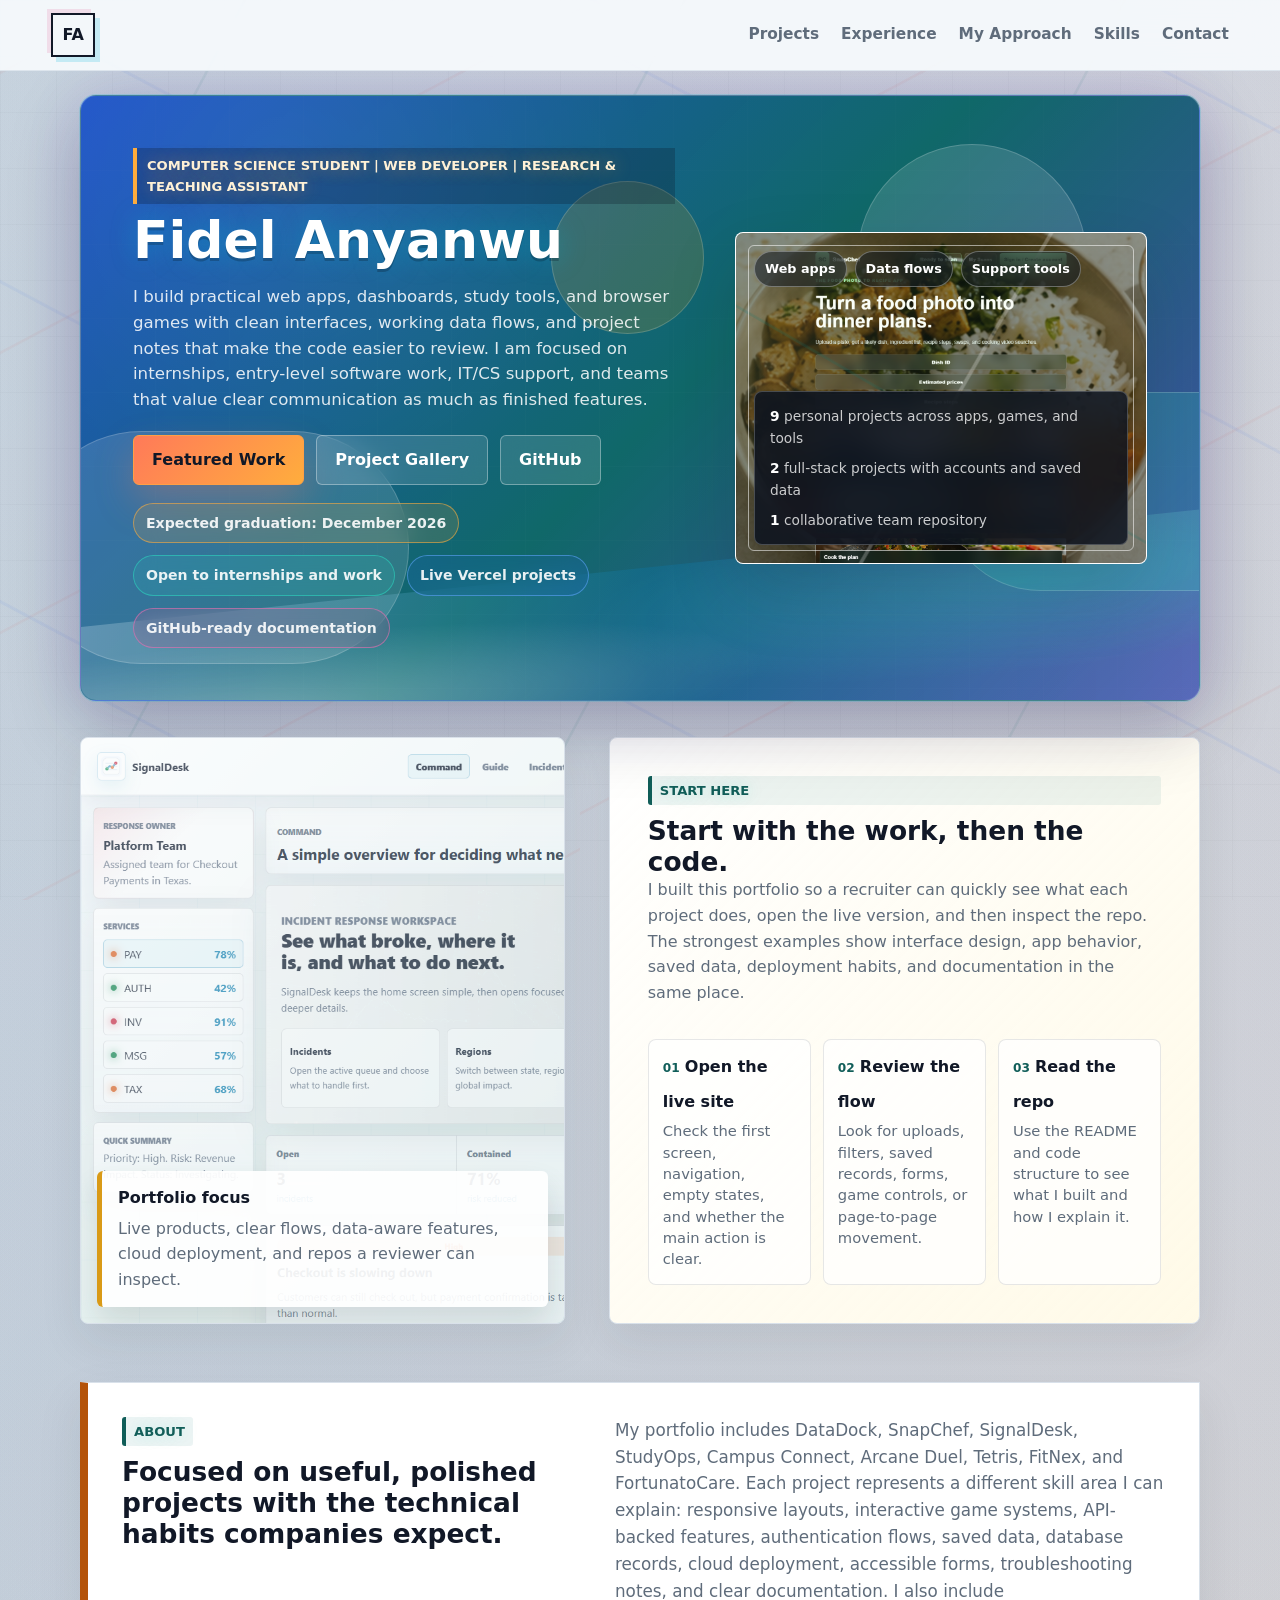
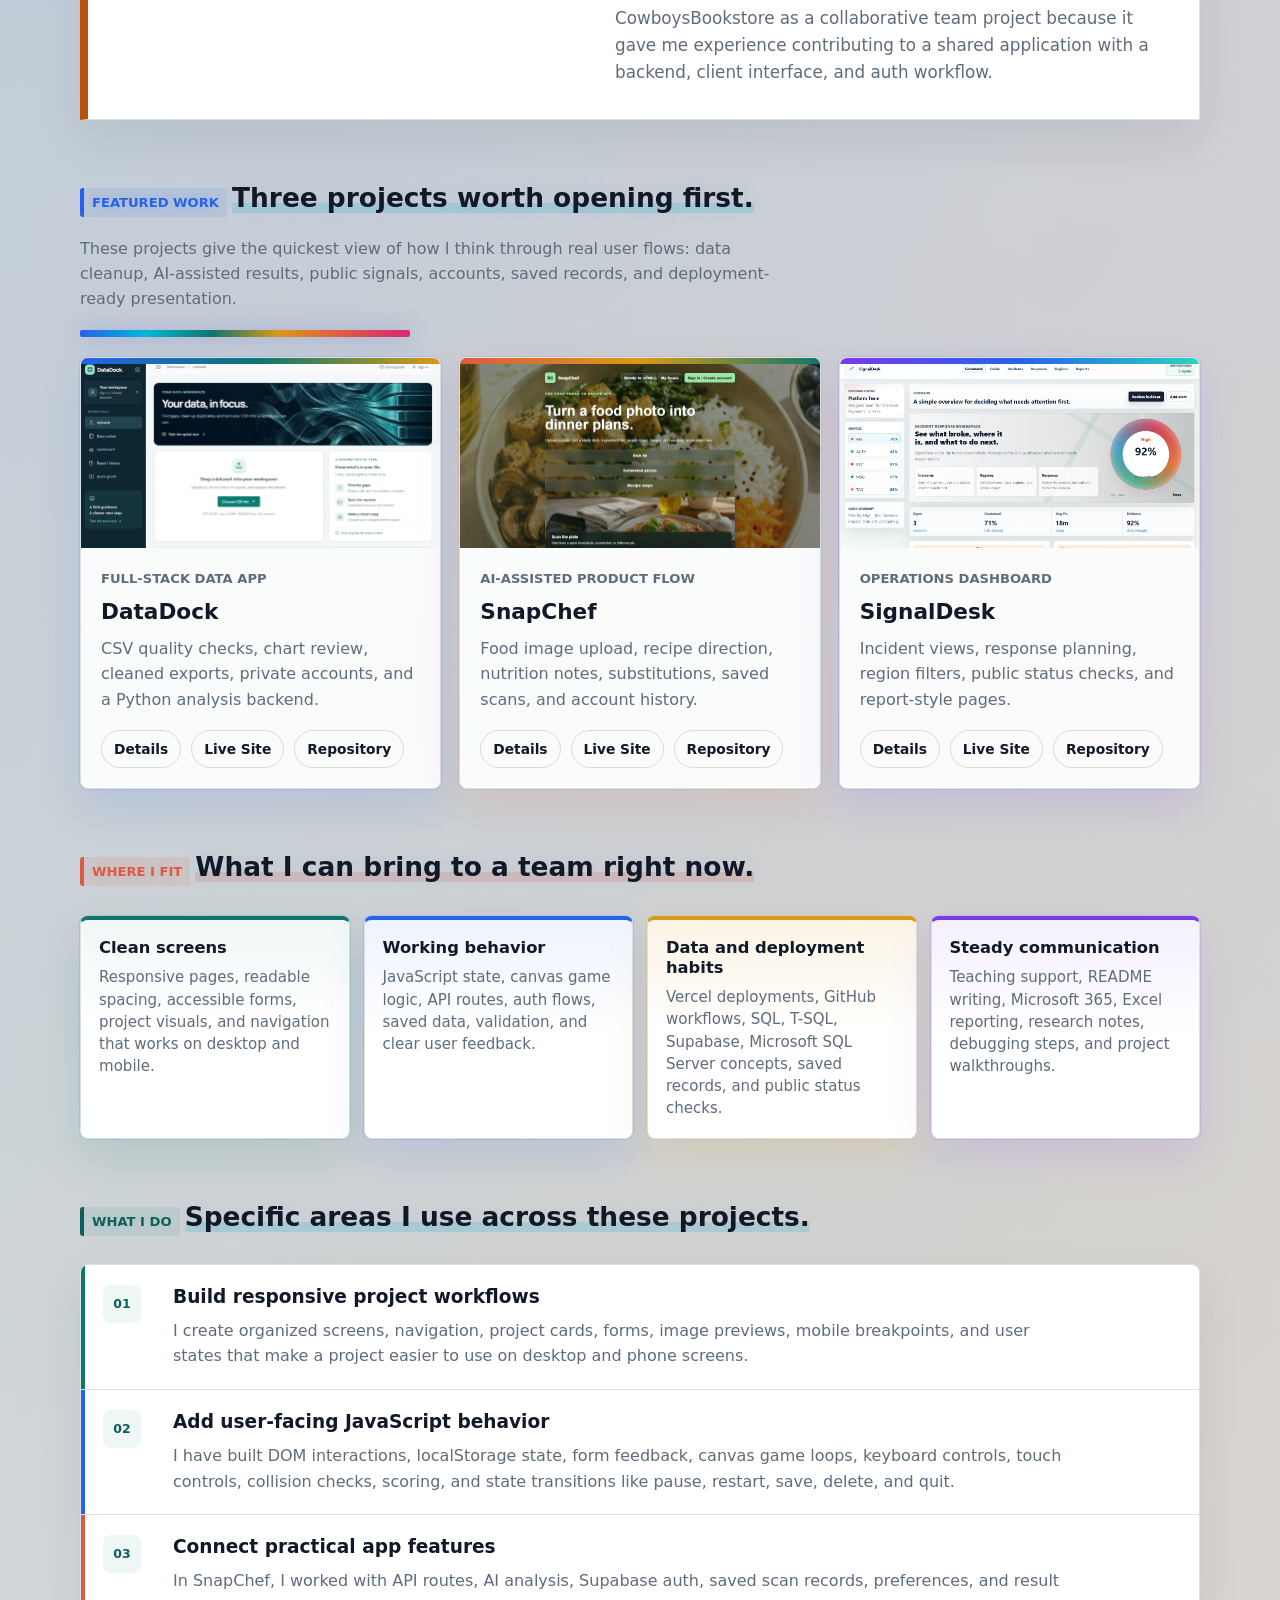
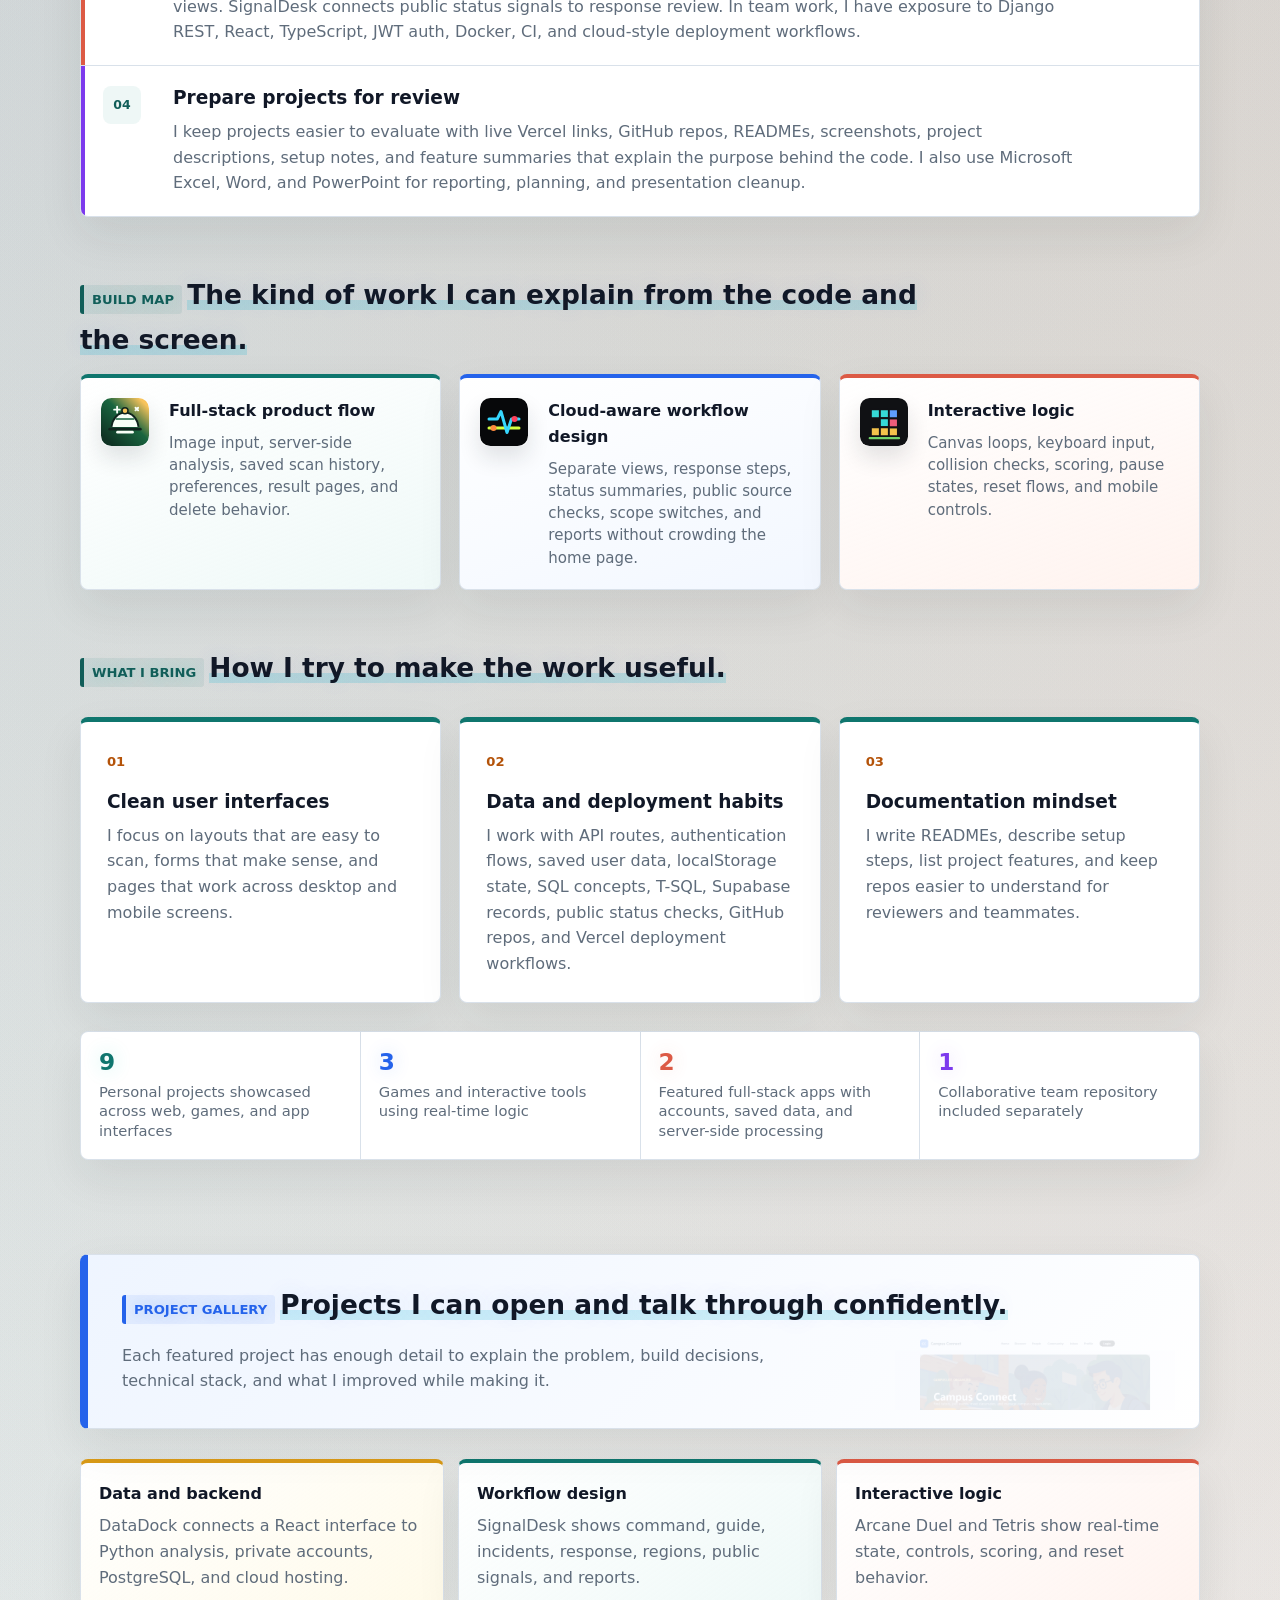
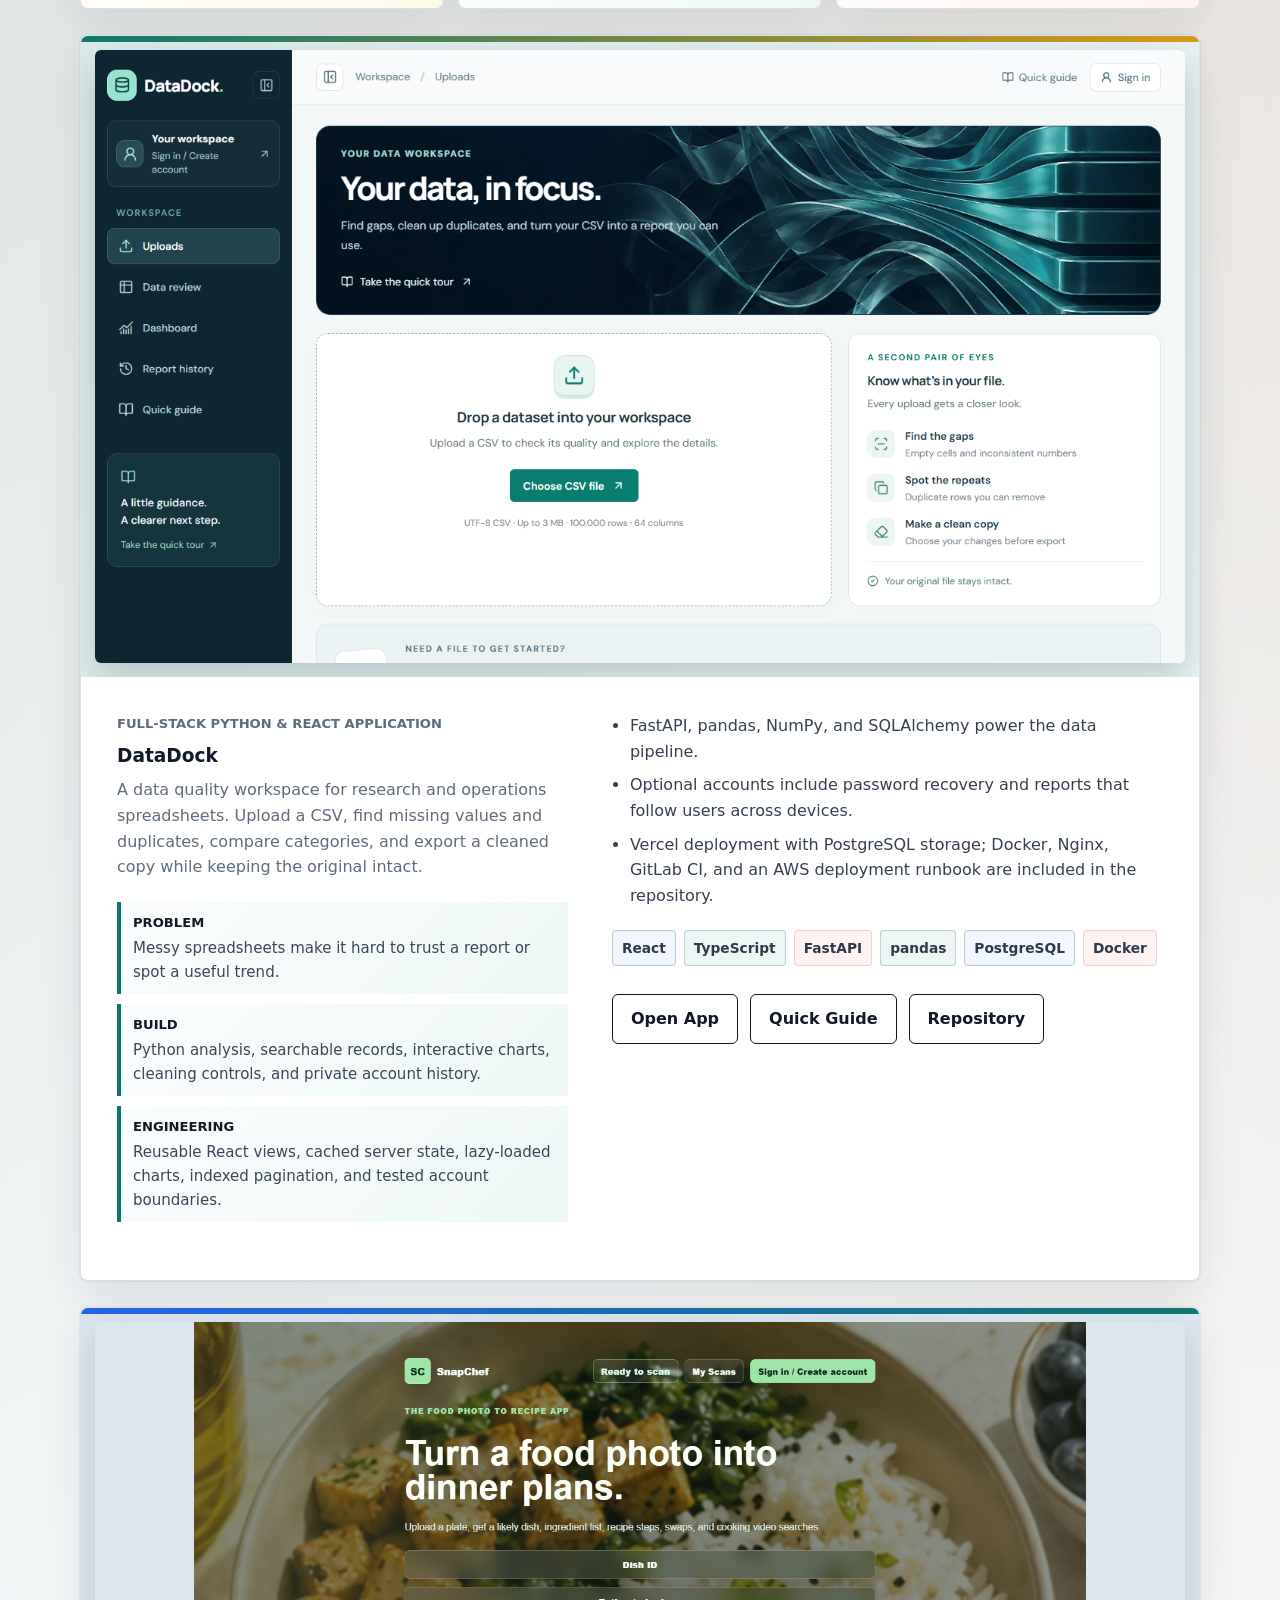
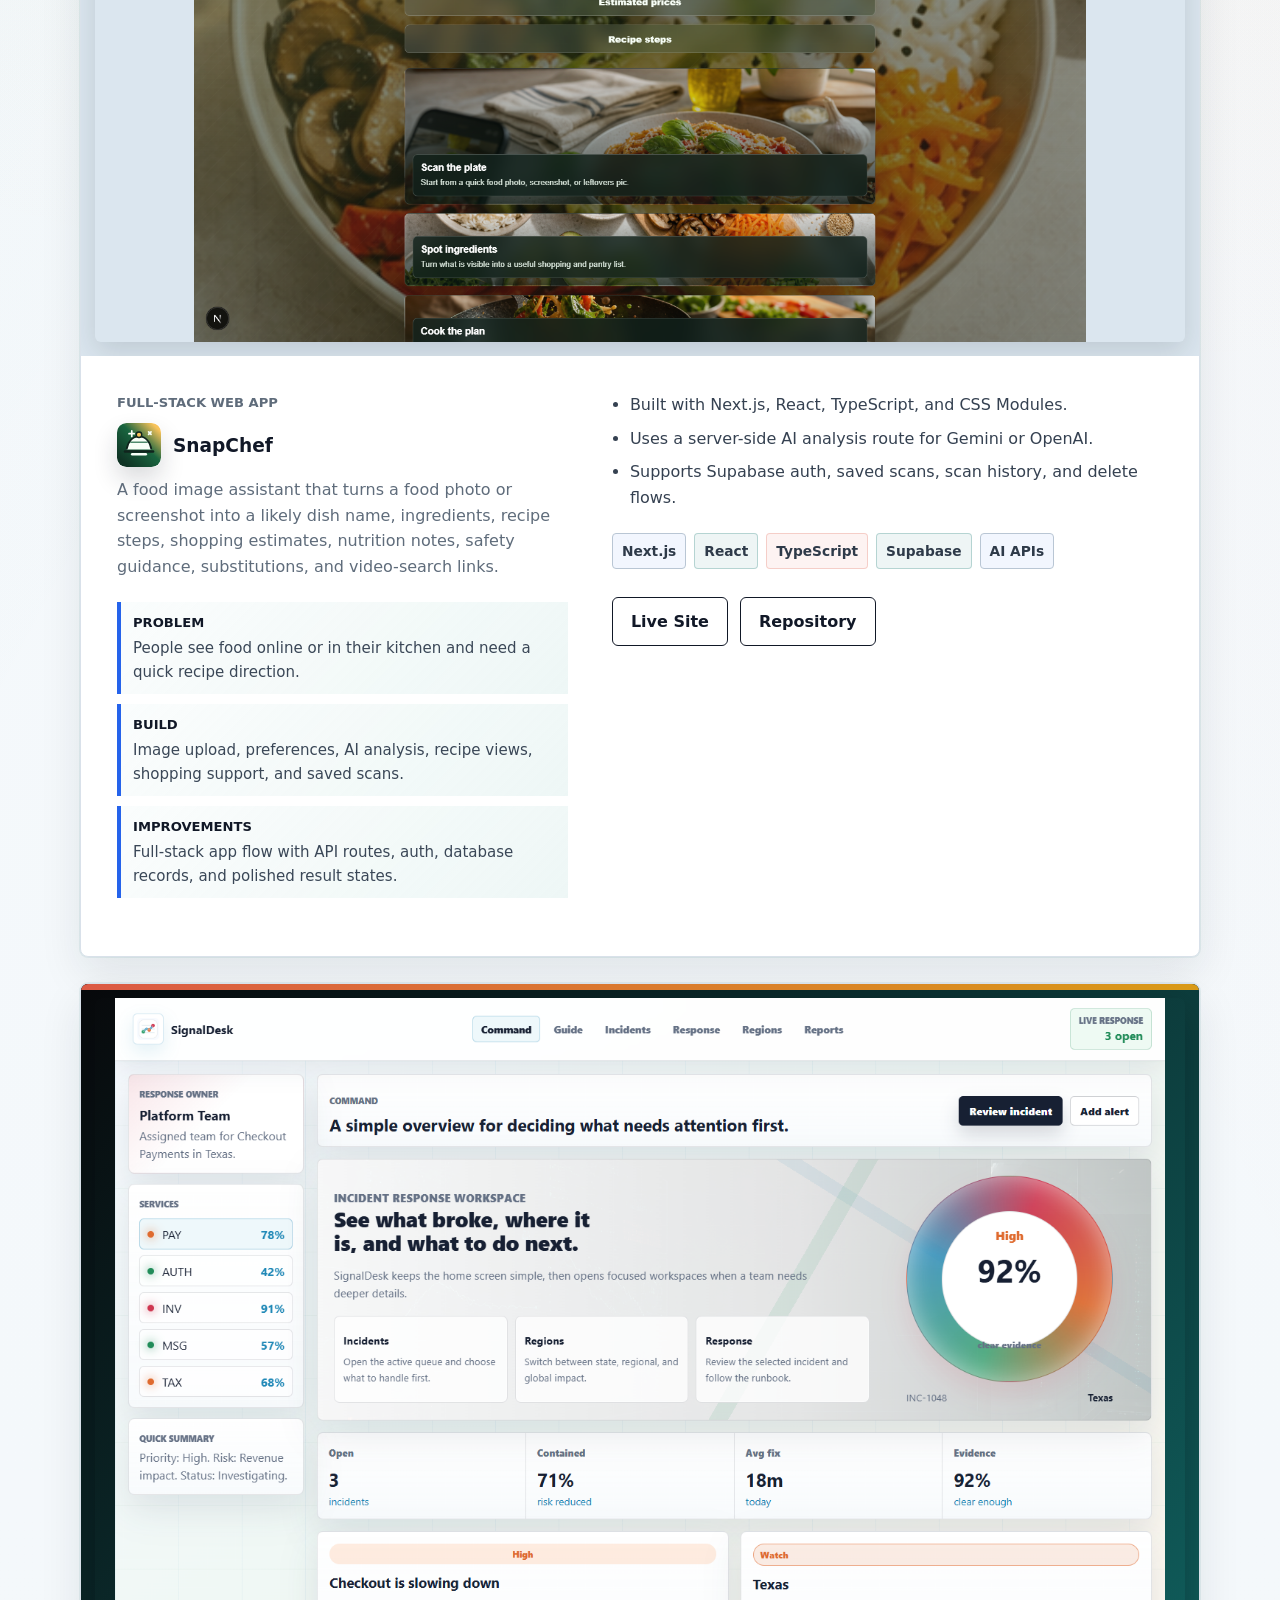
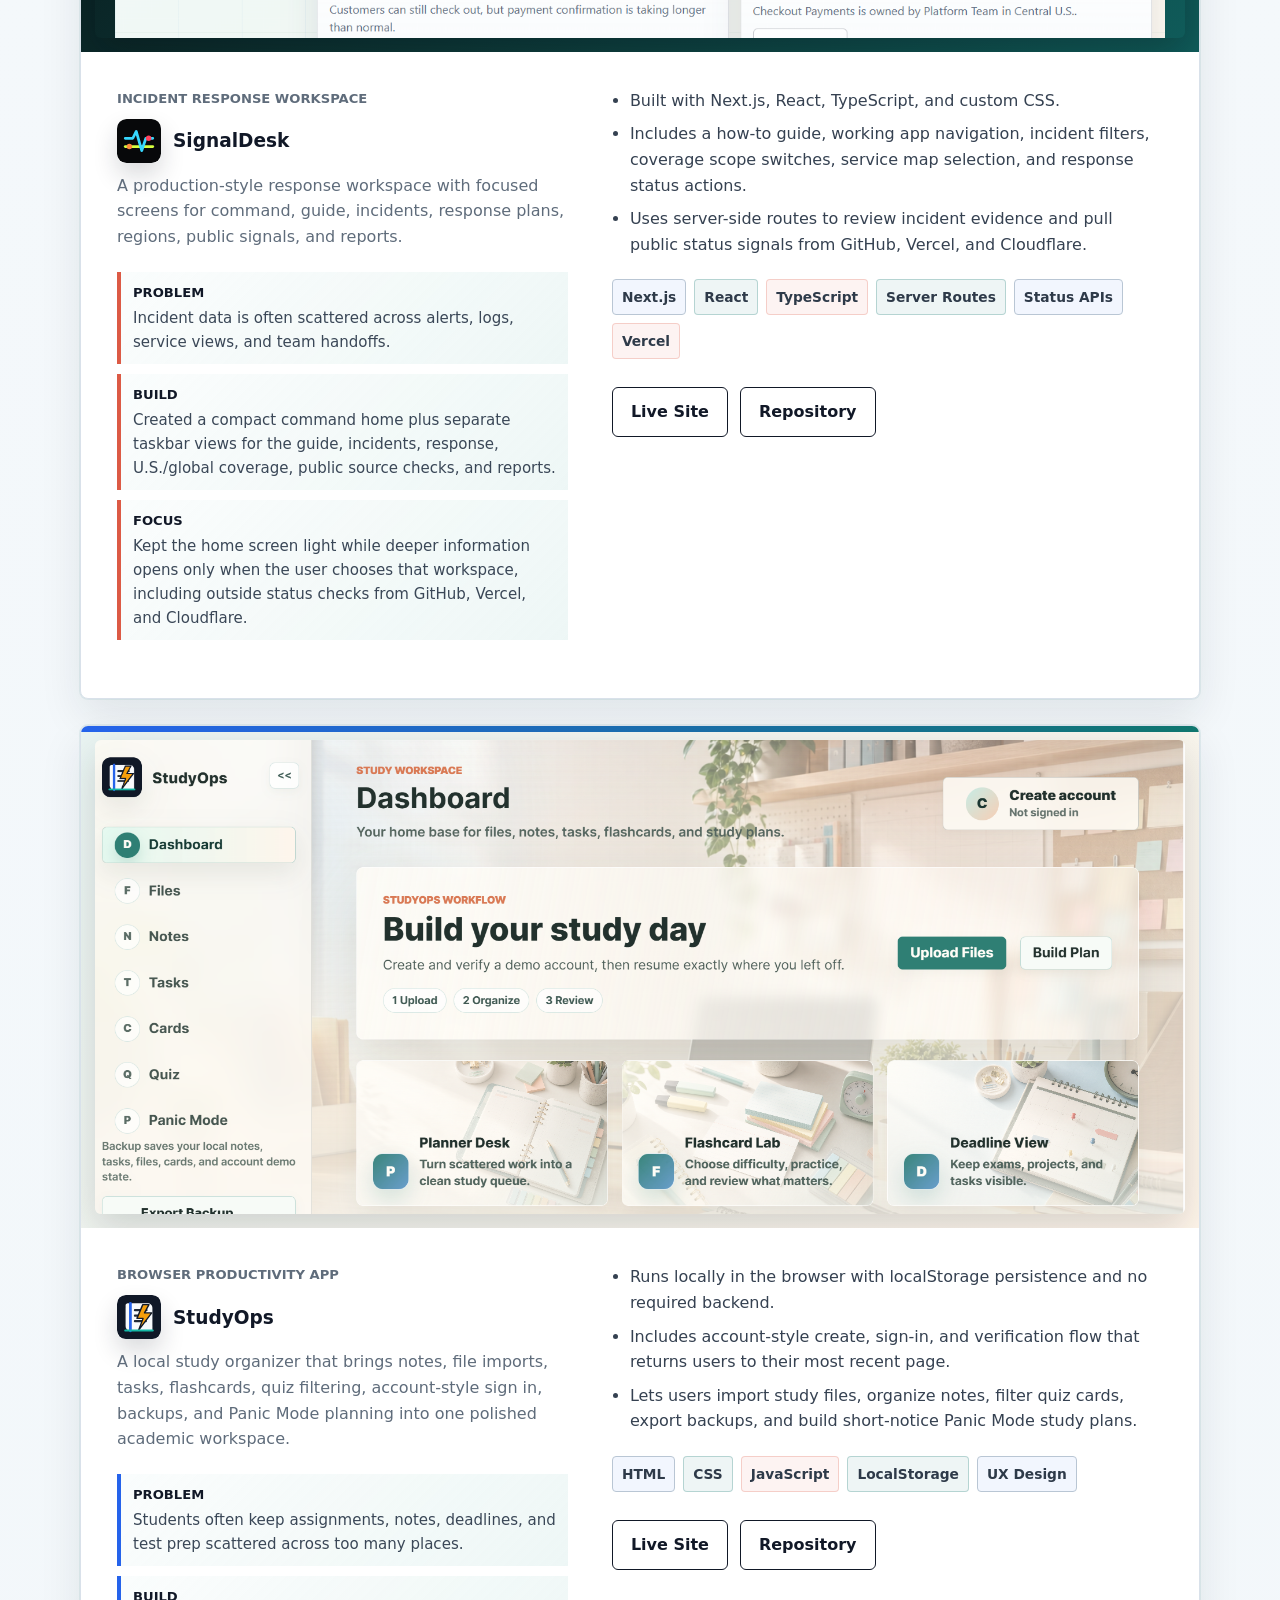
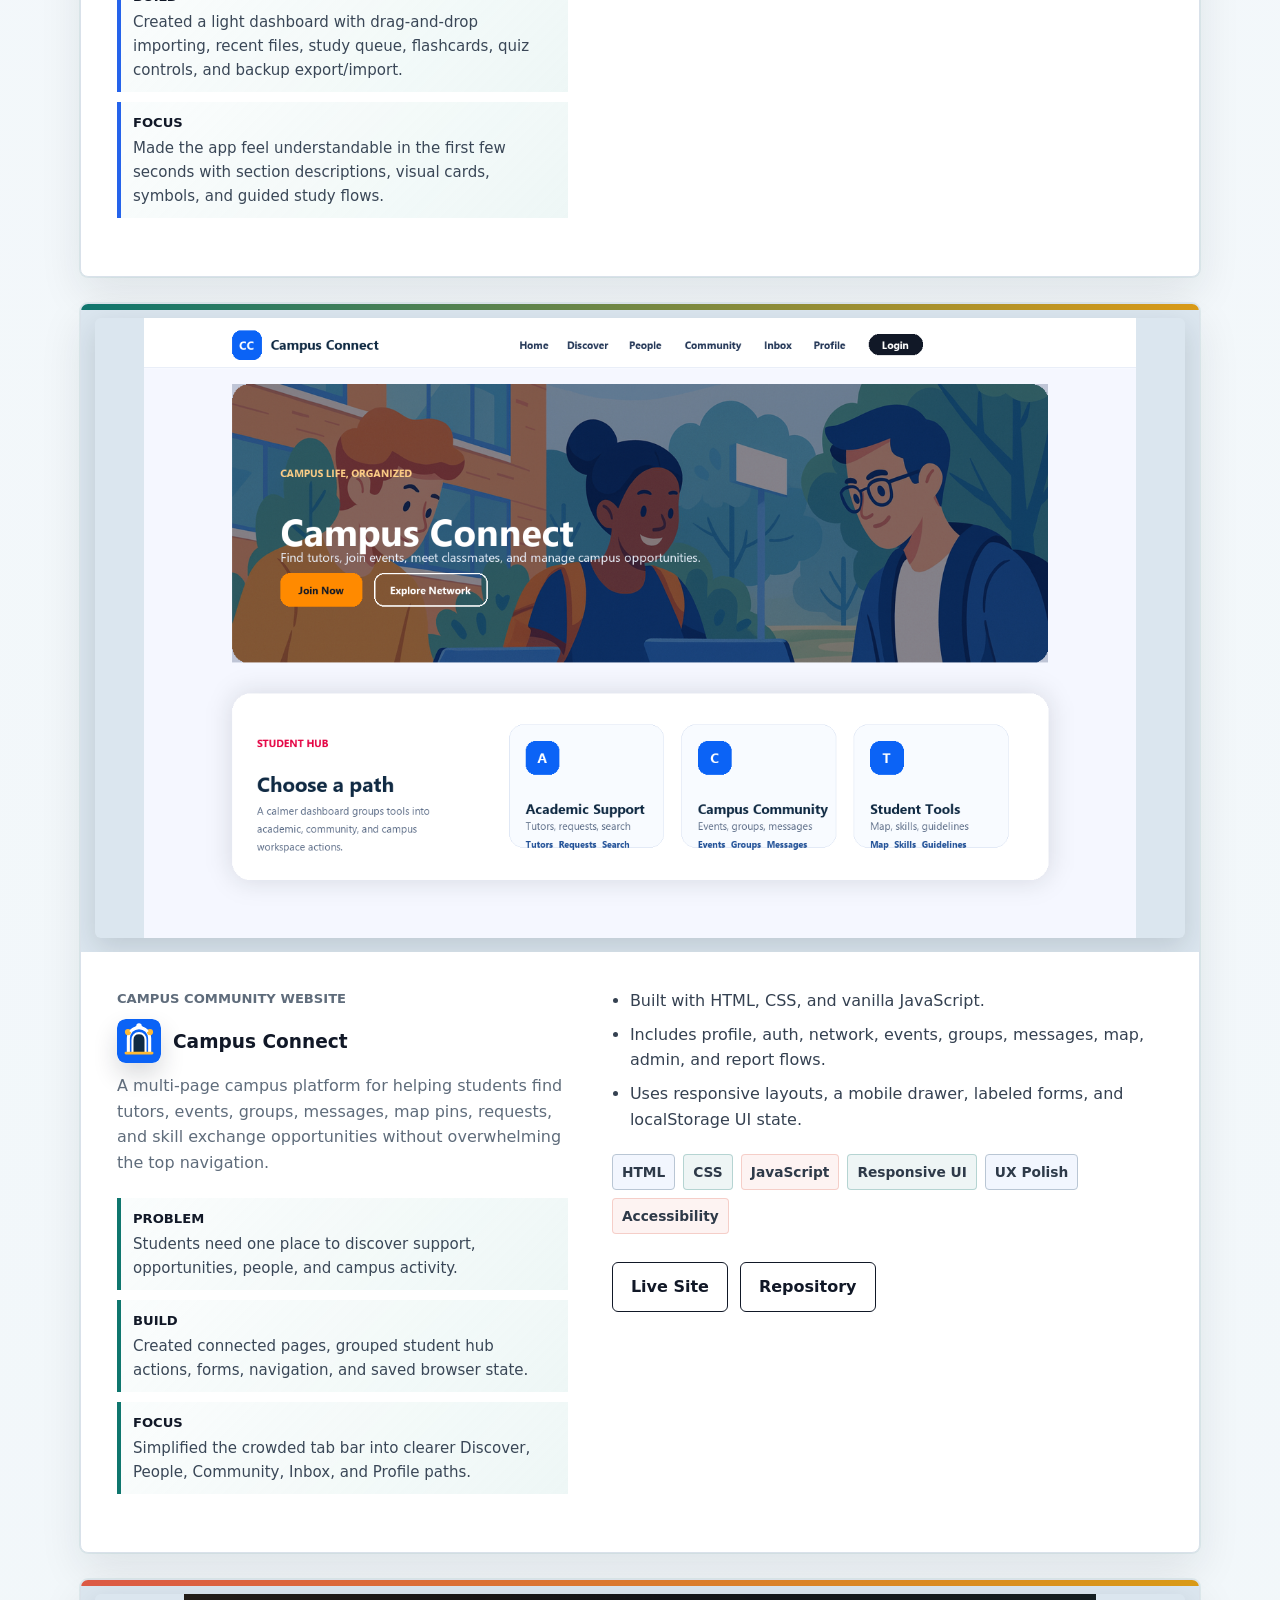
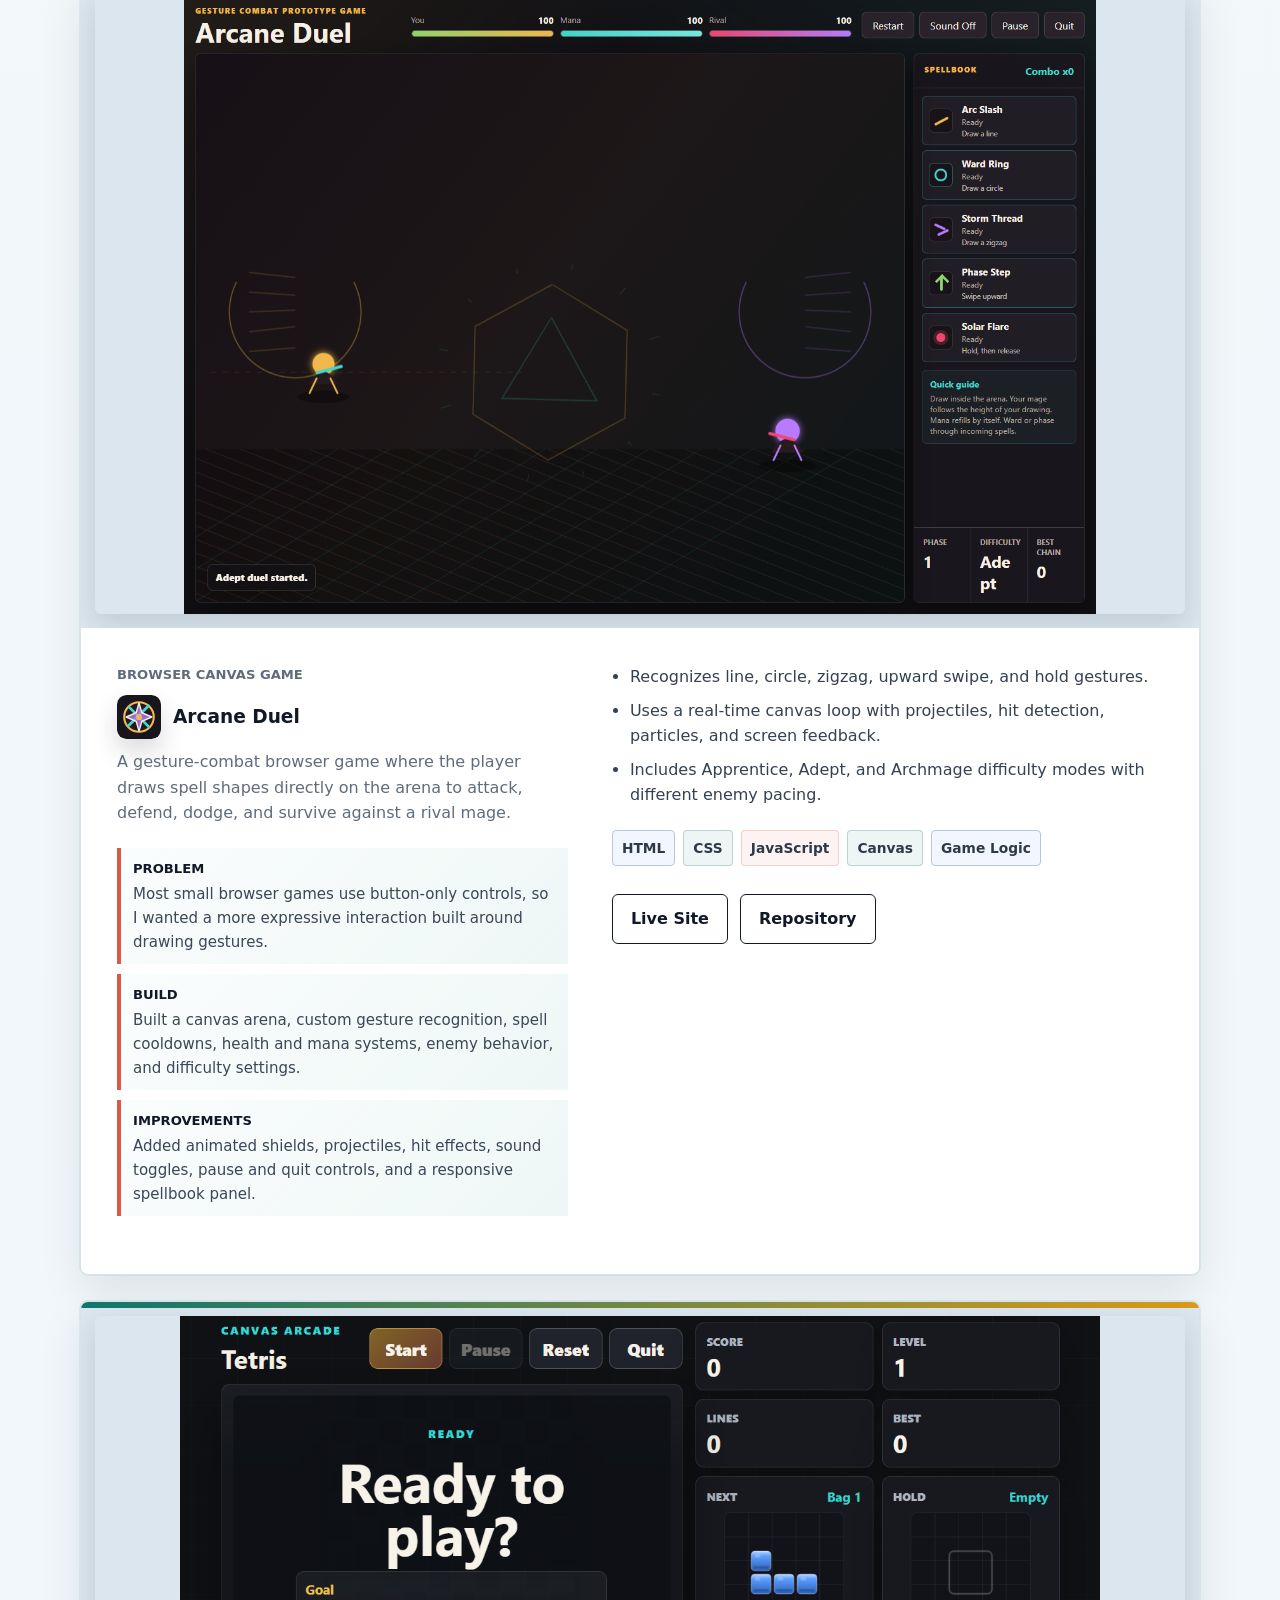
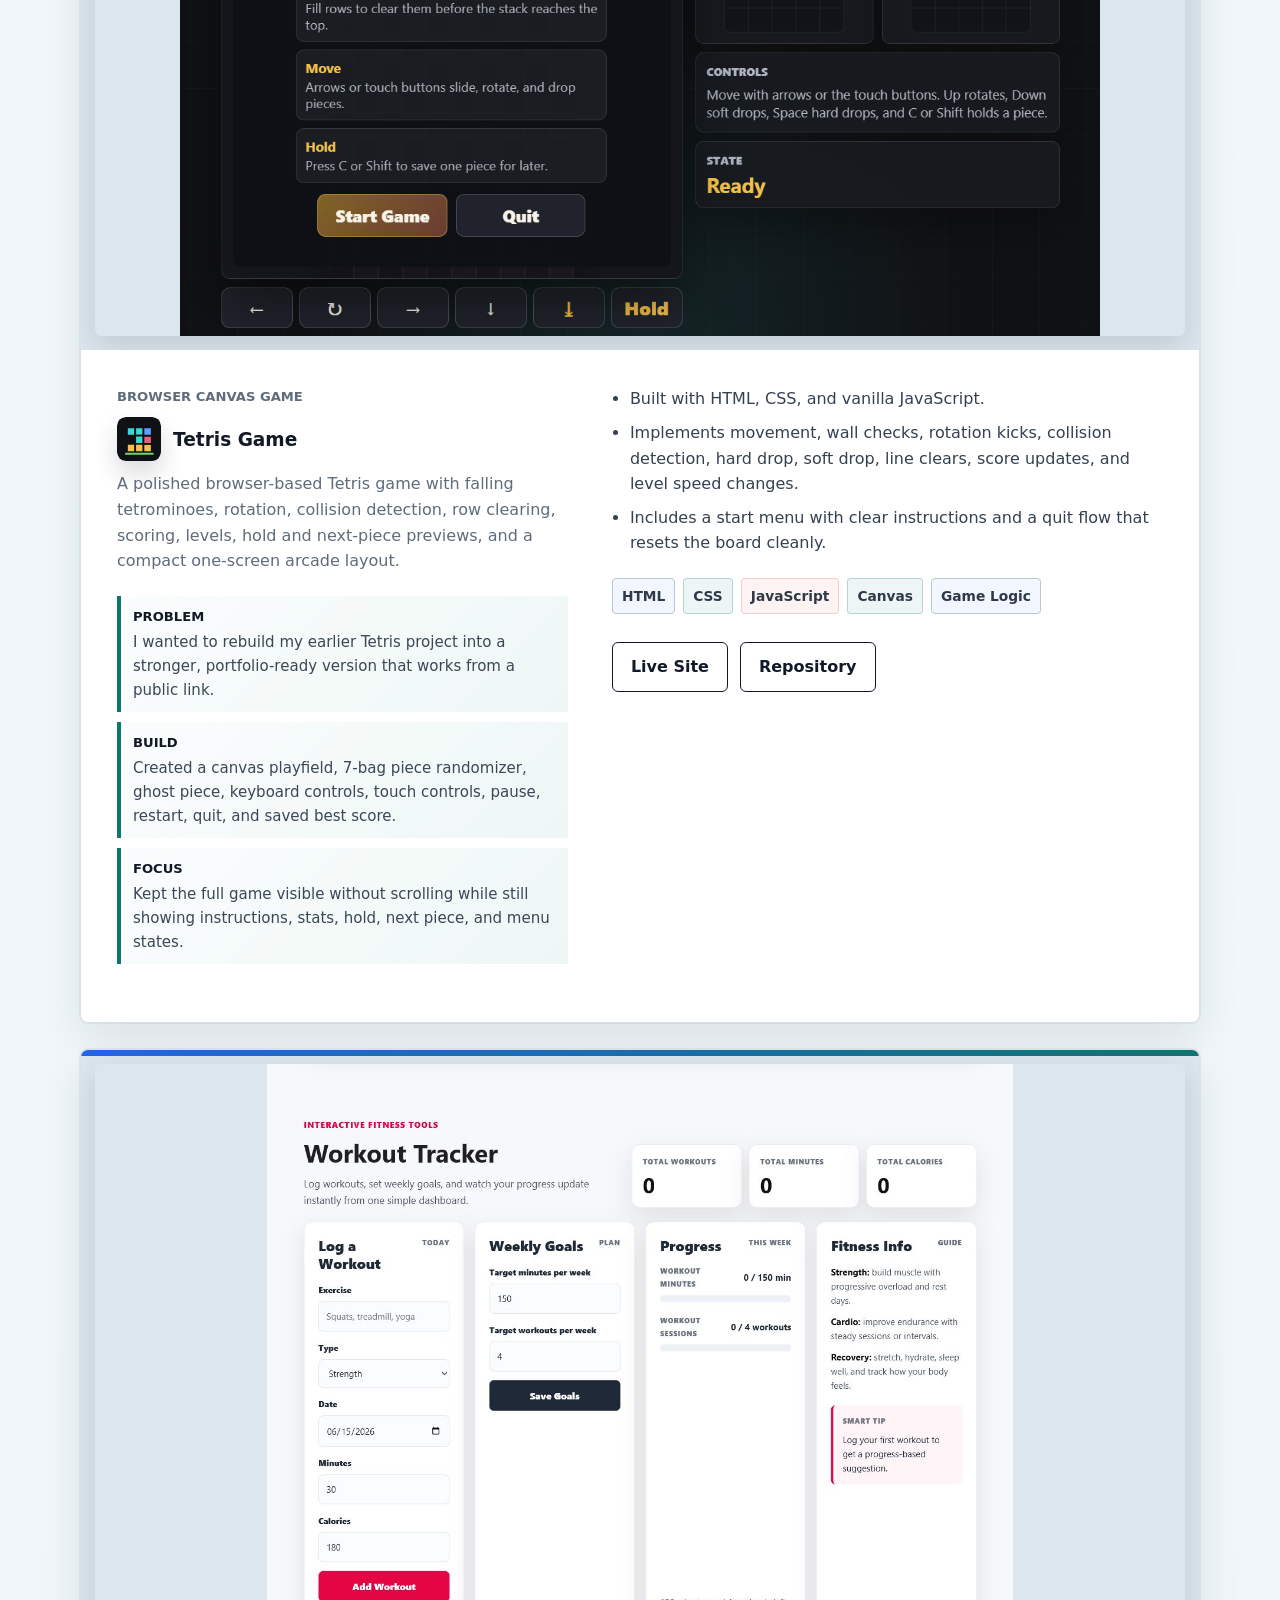
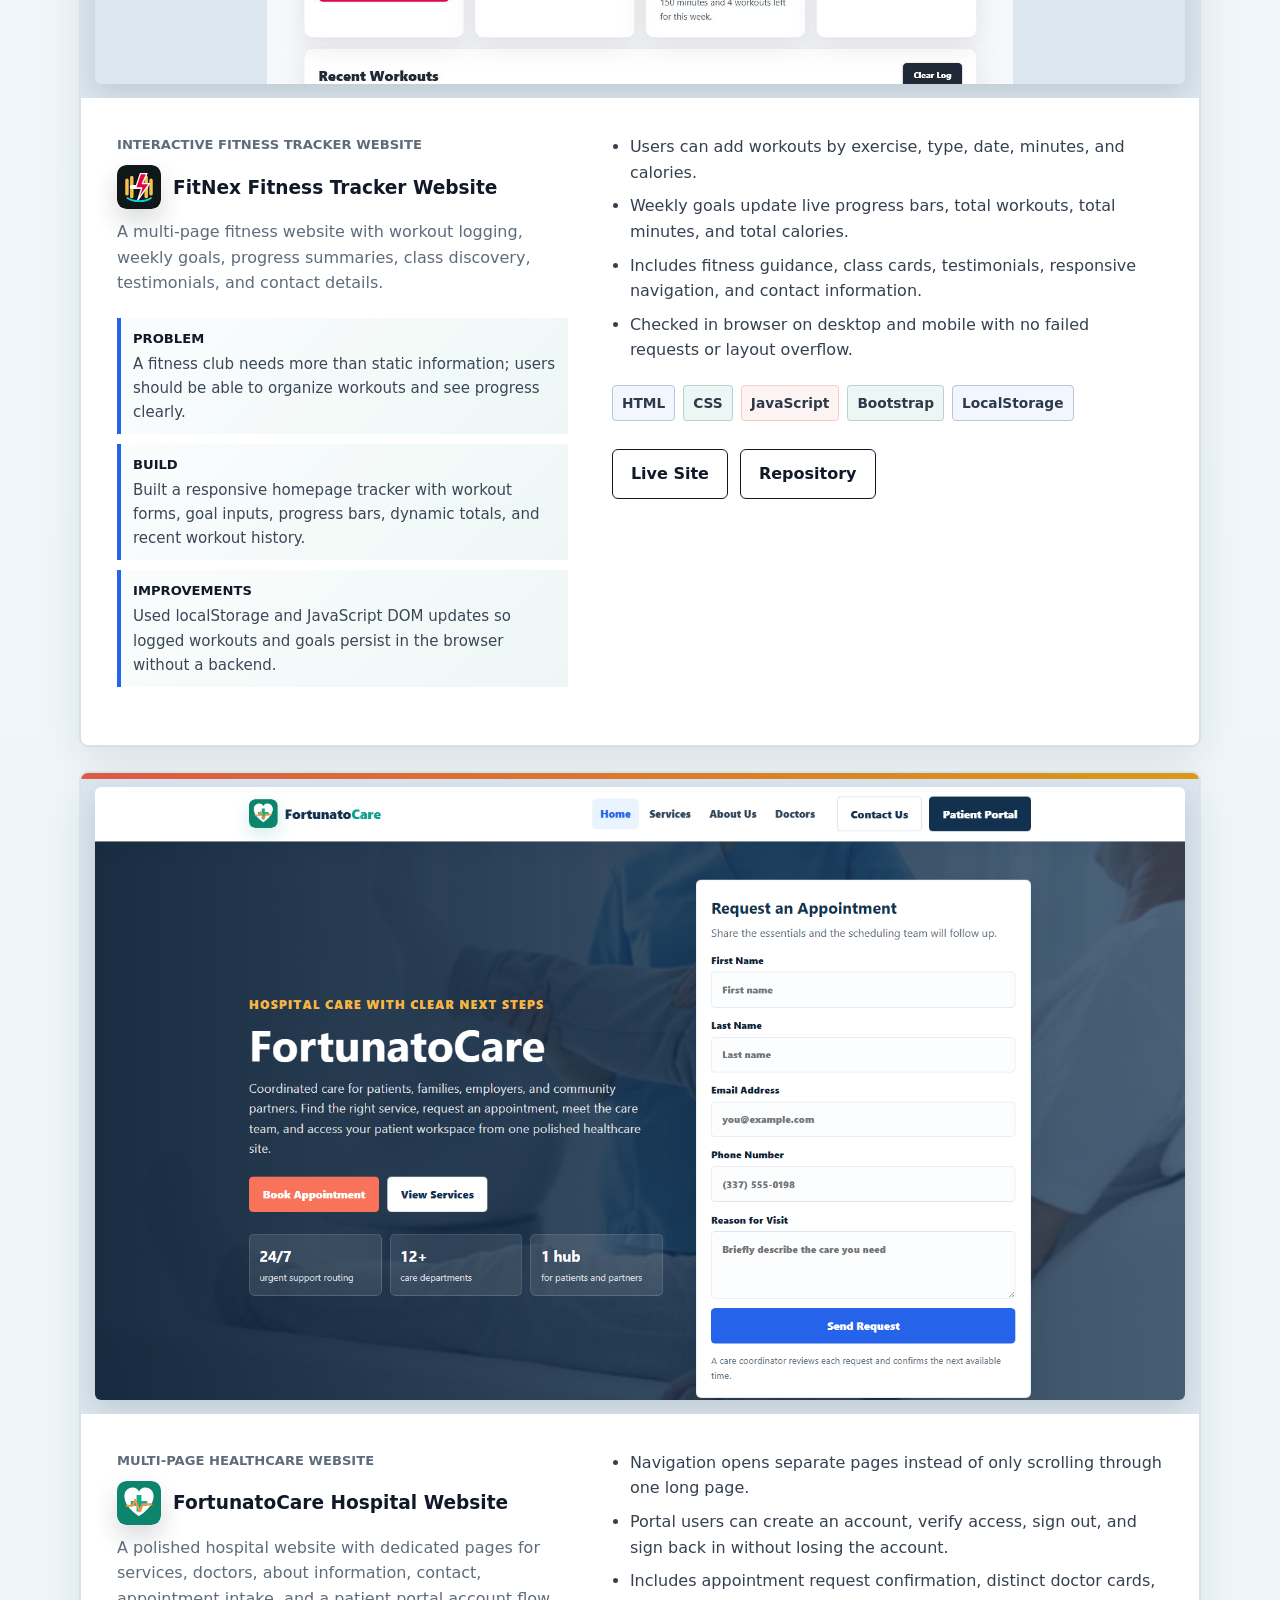
==== commit 98f2dbd1: "Refresh bookstore portfolio preview" ====
--- a/index.html
+++ b/index.html
@@ -902,13 +902,12 @@
 
         <div class="project-grid remaining-projects">
           <article class="project">
-            <div class="project-poster poster-bookstore" aria-label="Cowboy Online Bookstore project preview">
-              <p>Cowboy Online Bookstore</p>
-              <h4>Team Auth + Store Project</h4>
-              <div>
-                <span>Django REST</span>
-                <span>React</span>
-                <span>JWT Auth</span>
+            <div class="project-poster poster-bookstore" aria-label="Cowboy Online Bookstore storefront preview">
+              <div class="bookstore-preview-bar"><strong>Cowboy Bookstore</strong><span>Shop all</span></div>
+              <div class="bookstore-preview-hero">
+                <p>Ready for the semester</p>
+                <h4>Everything you need, without the campus runaround.</h4>
+                <span>Shop all products</span>
               </div>
             </div>
             <div class="project-content">
@@ -916,13 +915,13 @@
               <h3>Cowboy Online Bookstore</h3>
               <p class="project-note">Included as team work, not a solo build.</p>
               <p>
-                A McNeese campus bookstore authentication project with a Django
-                REST backend, React and TypeScript client interface, JWT auth endpoints,
-                Docker setup, and CI checks.
+                A campus bookstore built with my team. I redesigned the storefront
+                and restored its Django API, product catalog, order requests, and
+                account flow on Vercel with a hosted PostgreSQL database.
               </p>
               <ul class="project-list">
-                <li>Backend stack includes Django, Django REST, PyJWT, and tests.</li>
-                <li>Client stack includes React, TypeScript, Vite, Tailwind CSS, and Vitest.</li>
+                <li>36 catalog items, category search, stock-aware orders, and server-calculated totals.</li>
+                <li>React, TypeScript, Django REST, PostgreSQL, JWT, Vitest, and backend tests.</li>
               </ul>
               <div class="project-links">
                 <a href="https://cowboy-online-bookstore.vercel.app/" target="_blank" rel="noreferrer">
--- a/styles.css
+++ b/styles.css
@@ -2210,9 +2210,61 @@
 }
 
 .poster-bookstore {
-  background:
-    linear-gradient(135deg, rgba(17, 24, 39, 0.96), rgba(15, 118, 110, 0.88)),
-    linear-gradient(45deg, #111827 0 25%, #1f2937 25% 50%, #0f766e 50% 75%, #b45309 75% 100%);
+  display: block;
+  min-height: 300px;
+  padding: 0;
+  background: #f7f9fc;
+}
+
+.poster-bookstore .bookstore-preview-bar {
+  display: flex;
+  align-items: center;
+  justify-content: space-between;
+  gap: 12px;
+  min-height: 48px;
+  padding: 0 18px;
+  background: #fff;
+  color: #14243b;
+  font-size: 0.78rem;
+}
+
+.poster-bookstore .bookstore-preview-bar span {
+  border: 0;
+  background: none;
+  color: #14243b;
+  font-size: 0.72rem;
+}
+
+.poster-bookstore .bookstore-preview-hero {
+  display: flex;
+  min-height: 252px;
+  flex-direction: column;
+  align-items: flex-start;
+  justify-content: center;
+  gap: 12px;
+  padding: 26px;
+  background: linear-gradient(90deg, rgba(16, 37, 59, 0.96), rgba(16, 37, 59, 0.36)),
+    url("assets/cowboy-bookstore-hero.png") center / cover;
+}
+
+.poster-bookstore .bookstore-preview-hero p {
+  color: #ffd848;
+  font-size: 0.7rem;
+}
+
+.poster-bookstore .bookstore-preview-hero h4 {
+  max-width: 280px;
+  font-size: 1.25rem;
+  line-height: 1.22;
+}
+
+.poster-bookstore .bookstore-preview-hero span {
+  border: 0;
+  border-radius: 4px;
+  padding: 7px 10px;
+  background: #ffd848;
+  color: #14243b;
+  font-size: 0.7rem;
 }
 
 .project-grid {
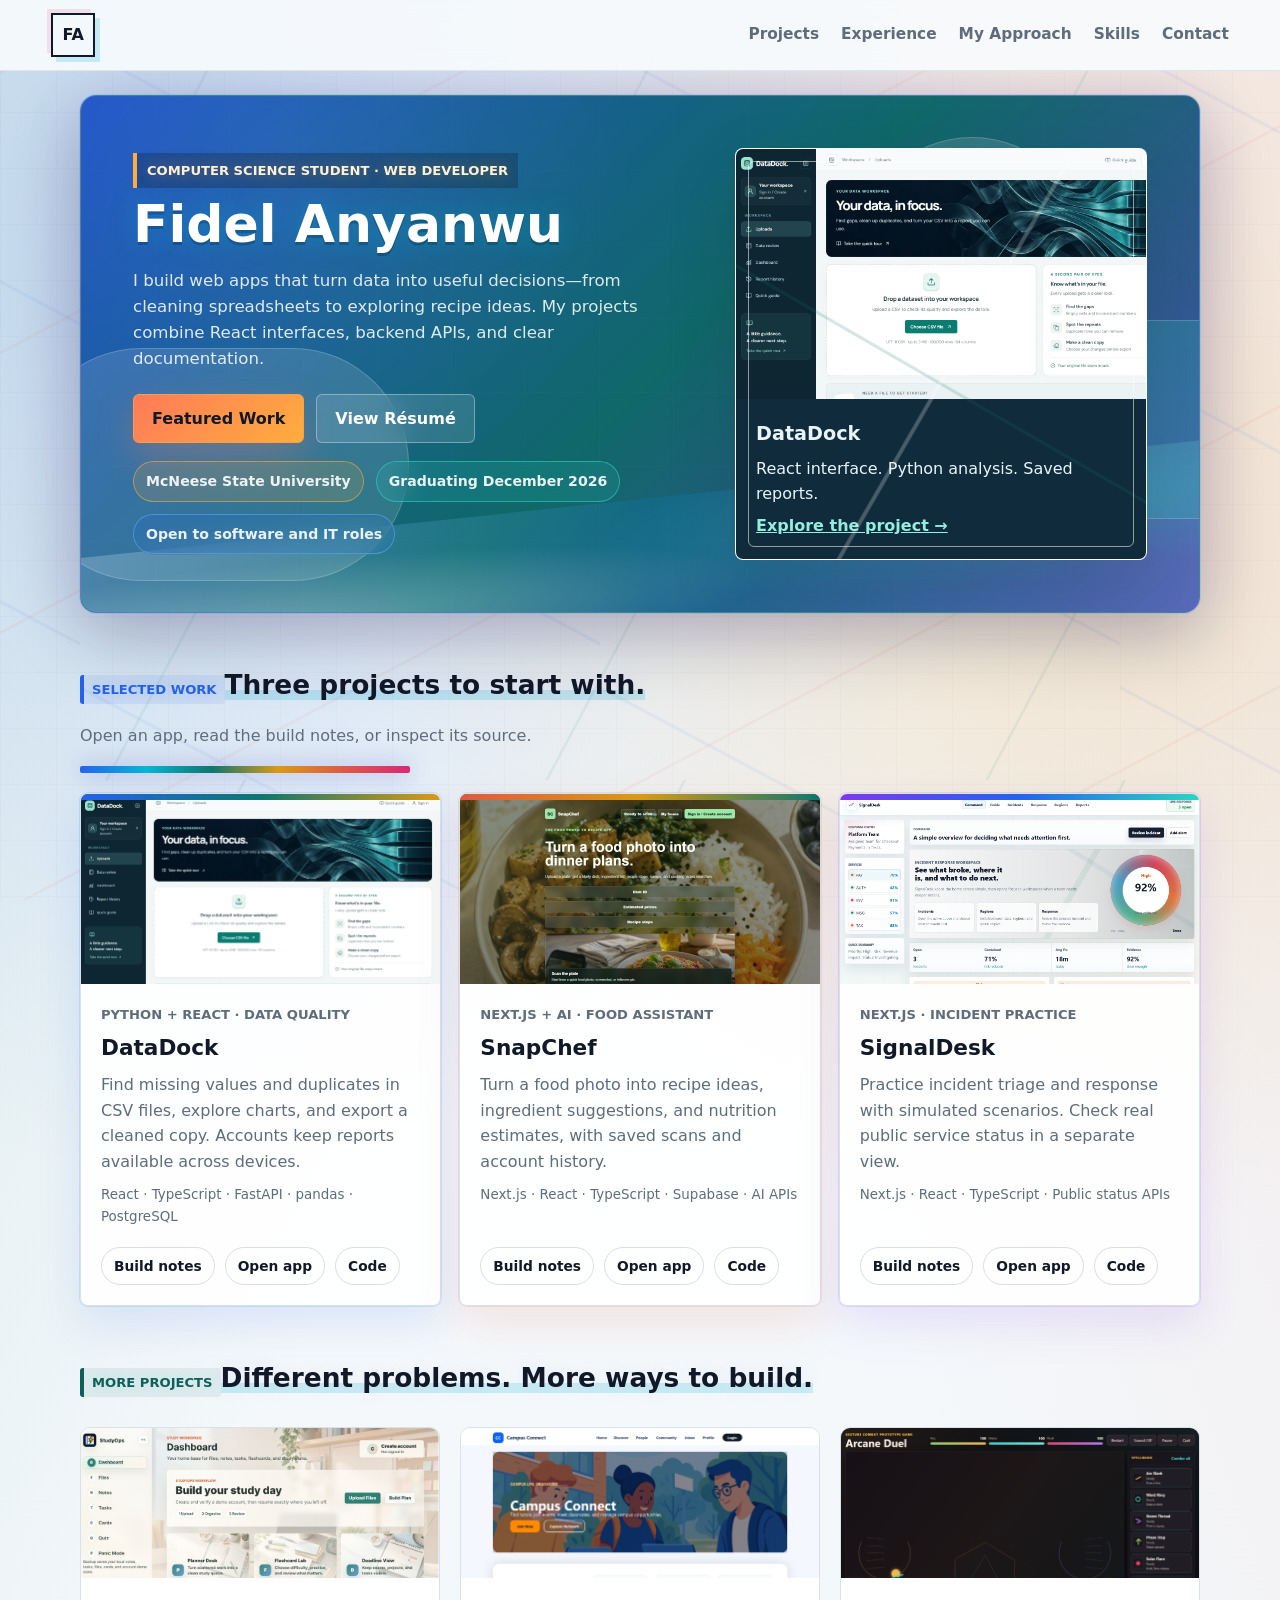
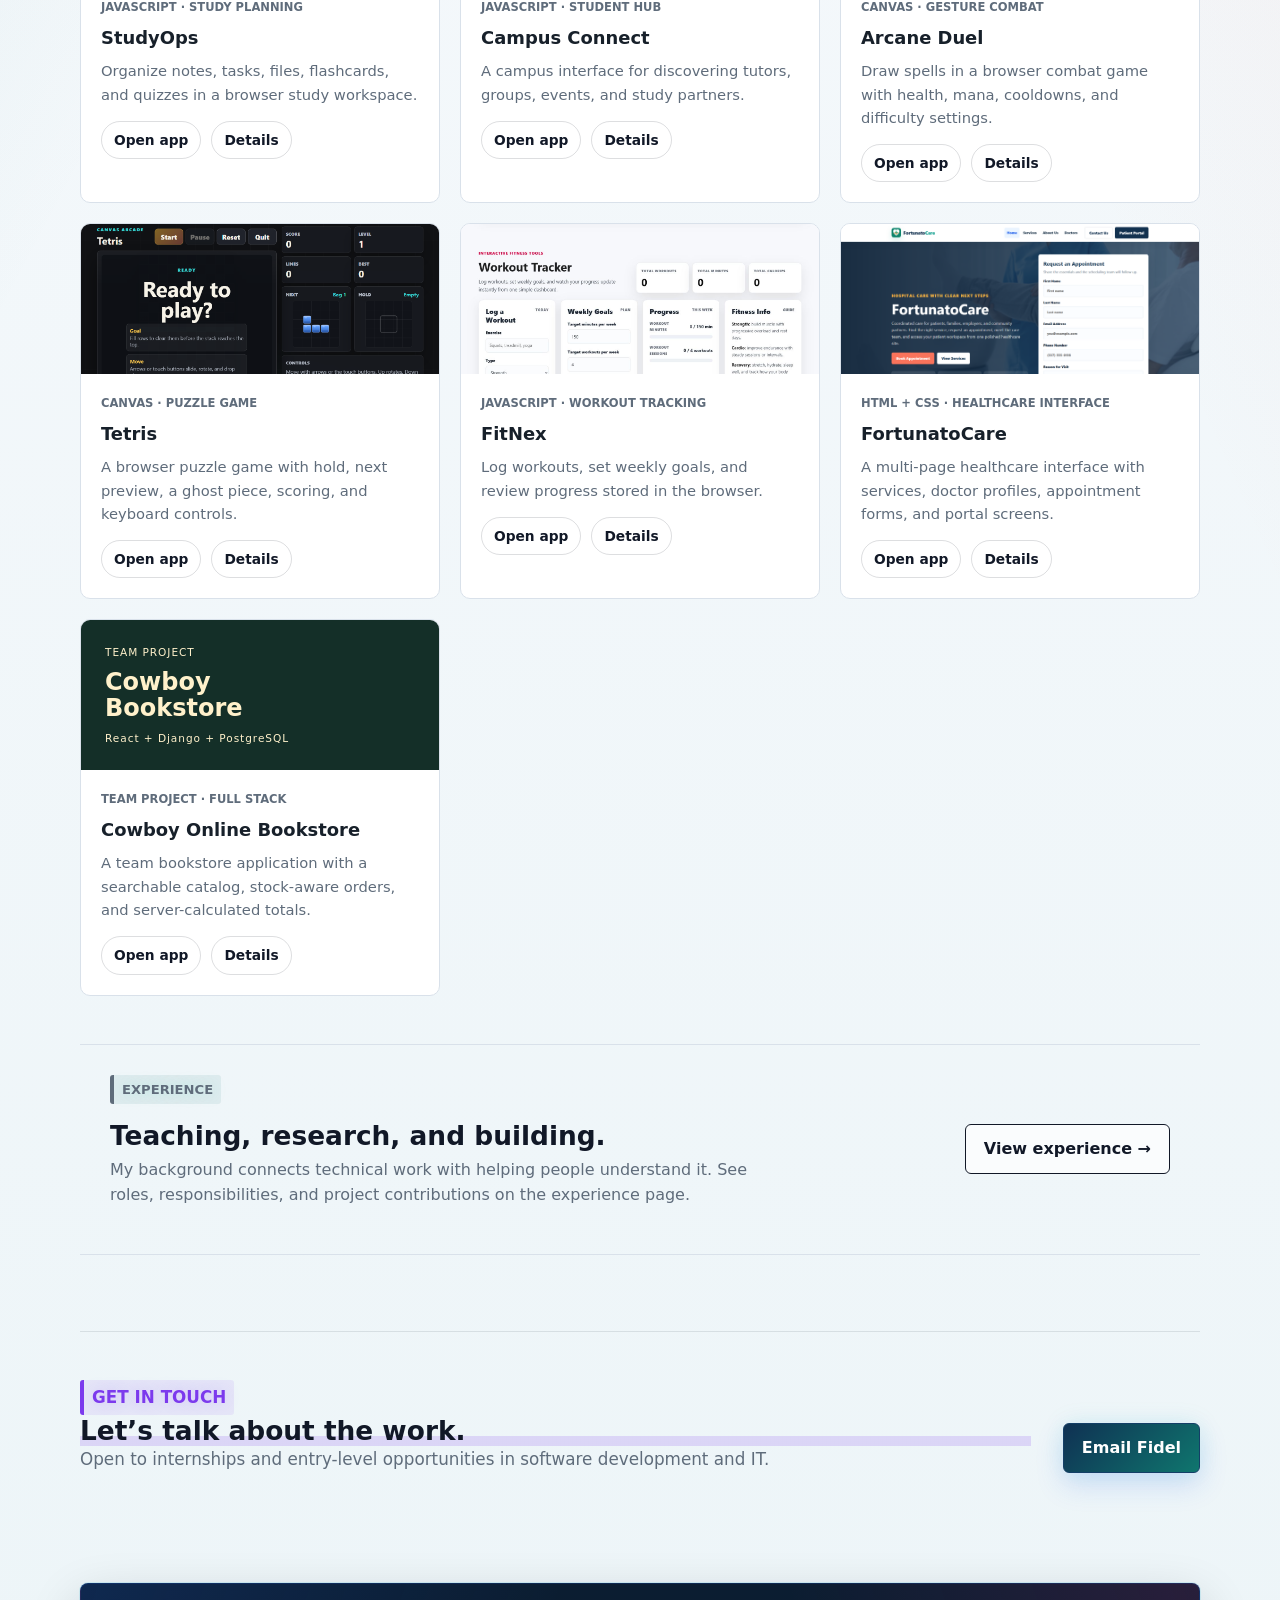
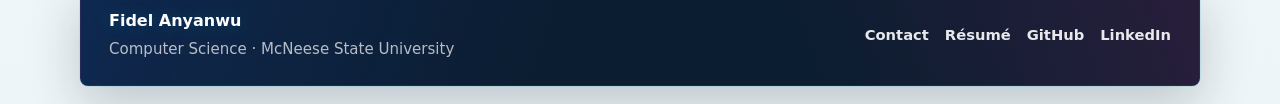
==== commit 5244d04a: "Curate portfolio, add resume and specific experience, and separate project build notes" ====
--- a/index.html
+++ b/index.html
@@ -1,1050 +1,26 @@
 <!DOCTYPE html>
-<html lang="en">
-  <head>
-    <meta charset="UTF-8" />
-    <meta name="viewport" content="width=device-width, initial-scale=1.0" />
-    <meta
-      name="description"
-      content="Portfolio for Fidel Anyanwu, a computer science student building web apps, dashboards, database-backed features, cloud-deployed projects, and practical user interfaces."
-    />
-    <title>Fidel Anyanwu | Web Developer Portfolio | Research & Teaching Assistant</title>
-    <link rel="icon" type="image/svg+xml" href="assets/fidel-symbol.svg" />
-    <link rel="stylesheet" href="styles.css" />
-  </head>
-  <body class="portfolio-home">
-    <header class="site-header">
-      <a class="brand" href="index.html" aria-label="Fidel Anyanwu home">FA</a>
-      <nav class="site-nav" aria-label="Primary navigation">
-        <a href="#projects">Projects</a>
-        <a href="experience.html">Experience</a>
-        <a href="approach.html">My Approach</a>
-        <a href="skills.html">Skills</a>
-        <a href="contact.html">Contact</a>
-      </nav>
-    </header>
-
-    <main id="top">
-      <section class="hero">
-        <div class="hero-ambient" aria-hidden="true">
-          <span class="hero-bubble bubble-one"></span>
-          <span class="hero-bubble bubble-two"></span>
-          <span class="hero-bubble bubble-three"></span>
-          <span class="hero-bubble bubble-four"></span>
-        </div>
-        <div class="hero-copy">
-          <p class="eyebrow">Computer Science Student | Web Developer | Research &amp; Teaching Assistant</p>
-          <h1>Fidel Anyanwu</h1>
-          <p class="hero-text">
-            I build practical web apps, dashboards, study tools, and browser
-            games with clean interfaces, working data flows, and project notes
-            that make the code easier to review. I am focused on internships,
-            entry-level software work, IT/CS support, and teams that value
-            clear communication as much as finished features.
-          </p>
-          <div class="hero-actions" aria-label="Portfolio actions">
-            <a class="button primary" href="#featured-work">Featured Work</a>
-            <a class="button secondary" href="#projects">Project Gallery</a>
-            <a class="button secondary" href="https://github.com/Fidel2197" target="_blank" rel="noreferrer">
-              GitHub
-            </a>
-          </div>
-          <div class="hero-proof" aria-label="Quick profile highlights">
-            <span>Expected graduation: December 2026</span>
-            <span>Open to internships and work</span>
-            <span>Live Vercel projects</span>
-            <span>GitHub-ready documentation</span>
-          </div>
-        </div>
-        <div class="hero-showcase" aria-label="Portfolio highlights">
-          <img
-            src="assets/snapchef-home.png"
-            alt="SnapChef home screen showing a food image assistant interface"
-          />
-          <div class="showcase-tabs" aria-hidden="true">
-            <span>Web apps</span>
-            <span>Data flows</span>
-            <span>Support tools</span>
-          </div>
-          <div class="hero-stats">
-            <span><strong>9</strong> personal projects across apps, games, and tools</span>
-            <span><strong>2</strong> full-stack projects with accounts and saved data</span>
-            <span><strong>1</strong> collaborative team repository</span>
-          </div>
-        </div>
-      </section>
-
-      <section class="home-storyboard" aria-labelledby="storyboard-title">
-        <div class="storyboard-visual">
-          <img
-            src="assets/signaldesk-preview.png"
-            alt="SignalDesk preview used as a portfolio example for dashboard and workflow design"
-          />
-          <div>
-            <strong>Portfolio focus</strong>
-            <span>Live products, clear flows, data-aware features, cloud deployment, and repos a reviewer can inspect.</span>
-          </div>
-        </div>
-        <div class="storyboard-copy">
-          <p class="section-kicker">Start Here</p>
-          <h2 id="storyboard-title">Start with the work, then the code.</h2>
-          <p>
-            I built this portfolio so a recruiter can quickly see what each
-            project does, open the live version, and then inspect the repo.
-            The strongest examples show interface design, app behavior, saved
-            data, deployment habits, and documentation in the same place.
-          </p>
-          <div class="storyboard-grid" aria-label="Portfolio reading guide">
-            <article>
-              <span>01</span>
-              <strong>Open the live site</strong>
-              <p>Check the first screen, navigation, empty states, and whether the main action is clear.</p>
-            </article>
-            <article>
-              <span>02</span>
-              <strong>Review the flow</strong>
-              <p>Look for uploads, filters, saved records, forms, game controls, or page-to-page movement.</p>
-            </article>
-            <article>
-              <span>03</span>
-              <strong>Read the repo</strong>
-              <p>Use the README and code structure to see what I built and how I explain it.</p>
-            </article>
-          </div>
-        </div>
-      </section>
-
-      <section class="intro-band" aria-labelledby="intro-title">
-        <div>
-          <p class="section-kicker">About</p>
-          <h2 id="intro-title">Focused on useful, polished projects with the technical habits companies expect.</h2>
-        </div>
-        <p>
-          My portfolio includes DataDock, SnapChef, SignalDesk, StudyOps, Campus Connect,
-          Arcane Duel, Tetris, FitNex, and FortunatoCare. Each project represents
-          a different skill area I can explain: responsive layouts,
-          interactive game systems, API-backed features, authentication flows,
-          saved data, database records, cloud deployment, accessible forms,
-          troubleshooting notes, and clear documentation. I also include
-          CowboysBookstore as a collaborative team
-          project because it gave me experience contributing to a shared
-          application with a backend, client interface, and auth workflow.
-        </p>
-      </section>
-
-      <section class="featured-work" id="featured-work" aria-labelledby="featured-work-title">
-        <div class="section-heading">
-          <p class="section-kicker">Featured Work</p>
-          <h2 id="featured-work-title">Three projects worth opening first.</h2>
-          <p>
-            These projects give the quickest view of how I think through real
-            user flows: data cleanup, AI-assisted results, public signals,
-            accounts, saved records, and deployment-ready presentation.
-          </p>
-        </div>
-        <div class="featured-work-grid">
-          <article class="featured-card datadock-card">
-            <img
-              src="assets/datadock-home-preview.png"
-              alt="DataDock workspace showing its navigation, CSV upload area, dashboard link, and data quality checks"
-            />
-            <div>
-              <p class="project-type">Full-stack data app</p>
-              <h3>DataDock</h3>
-              <p>CSV quality checks, chart review, cleaned exports, private accounts, and a Python analysis backend.</p>
-              <div class="featured-links">
-                <a href="#datadock">Details</a>
-                <a href="https://datadock-fidel2197.vercel.app/" target="_blank" rel="noreferrer">Live Site</a>
-                <a href="https://github.com/Fidel2197/DataDock" target="_blank" rel="noreferrer">Repository</a>
-              </div>
-            </div>
-          </article>
-          <article class="featured-card">
-            <img src="assets/snapchef-home.png" alt="SnapChef home screen with food image analysis controls" />
-            <div>
-              <p class="project-type">AI-assisted product flow</p>
-              <h3>SnapChef</h3>
-              <p>Food image upload, recipe direction, nutrition notes, substitutions, saved scans, and account history.</p>
-              <div class="featured-links">
-                <a href="#snapchef">Details</a>
-                <a href="https://snapchef-nine.vercel.app/" target="_blank" rel="noreferrer">Live Site</a>
-                <a href="https://github.com/Fidel2197/snapchef" target="_blank" rel="noreferrer">Repository</a>
-              </div>
-            </div>
-          </article>
-          <article class="featured-card">
-            <img src="assets/signaldesk-preview.png" alt="SignalDesk dashboard with response workspace and public signal checks" />
-            <div>
-              <p class="project-type">Operations dashboard</p>
-              <h3>SignalDesk</h3>
-              <p>Incident views, response planning, region filters, public status checks, and report-style pages.</p>
-              <div class="featured-links">
-                <a href="#signaldesk">Details</a>
-                <a href="https://signaldesk-pink-two.vercel.app/" target="_blank" rel="noreferrer">Live Site</a>
-                <a href="https://github.com/Fidel2197/SignalDesk" target="_blank" rel="noreferrer">Repository</a>
-              </div>
-            </div>
-          </article>
-        </div>
-      </section>
-
-      <section class="recruiter-snapshot" aria-labelledby="snapshot-title">
-        <div class="section-heading">
-          <p class="section-kicker">Where I Fit</p>
-          <h2 id="snapshot-title">What I can bring to a team right now.</h2>
-        </div>
-        <div class="snapshot-grid">
-          <article>
-            <strong>Clean screens</strong>
-            <span>Responsive pages, readable spacing, accessible forms, project visuals, and navigation that works on desktop and mobile.</span>
-          </article>
-          <article>
-            <strong>Working behavior</strong>
-            <span>JavaScript state, canvas game logic, API routes, auth flows, saved data, validation, and clear user feedback.</span>
-          </article>
-          <article>
-            <strong>Data and deployment habits</strong>
-            <span>Vercel deployments, GitHub workflows, SQL, T-SQL, Supabase, Microsoft SQL Server concepts, saved records, and public status checks.</span>
-          </article>
-          <article>
-            <strong>Steady communication</strong>
-            <span>Teaching support, README writing, Microsoft 365, Excel reporting, research notes, debugging steps, and project walkthroughs.</span>
-          </article>
-        </div>
-      </section>
-
-      <section class="work-areas" aria-labelledby="work-areas-title">
-        <div class="section-heading compact-heading">
-          <p class="section-kicker">What I Do</p>
-          <h2 id="work-areas-title">Specific areas I use across these projects.</h2>
-        </div>
-        <div class="work-area-list">
-          <article>
-            <span>01</span>
-            <div>
-              <h3>Build responsive project workflows</h3>
-              <p>
-                 I create organized screens, navigation, project cards, forms,
-                 image previews, mobile breakpoints, and user states that make
-                 a project easier to use on desktop and phone screens.
-              </p>
-            </div>
-          </article>
-          <article>
-            <span>02</span>
-            <div>
-              <h3>Add user-facing JavaScript behavior</h3>
-              <p>
-                I have built DOM interactions, localStorage state, form feedback, canvas
-                game loops, keyboard controls, touch controls, collision checks, scoring,
-                and state transitions like pause, restart, save, delete, and quit.
-              </p>
-            </div>
-          </article>
-          <article>
-            <span>03</span>
-            <div>
-              <h3>Connect practical app features</h3>
-              <p>
-                In SnapChef, I worked with API routes, AI analysis, Supabase auth,
-                saved scan records, preferences, and result views. SignalDesk
-                connects public status signals to response review. In team work,
-                I have exposure to Django REST, React, TypeScript, JWT auth,
-                Docker, CI, and cloud-style deployment workflows.
-              </p>
-            </div>
-          </article>
-          <article>
-            <span>04</span>
-            <div>
-              <h3>Prepare projects for review</h3>
-              <p>
-                I keep projects easier to evaluate with live Vercel links, GitHub repos,
-                READMEs, screenshots, project descriptions, setup notes, and feature
-                summaries that explain the purpose behind the code. I also use
-                Microsoft Excel, Word, and PowerPoint for reporting, planning,
-                and presentation cleanup.
-              </p>
-            </div>
-          </article>
-        </div>
-      </section>
-
-      <section class="build-map" aria-labelledby="build-map-title">
-        <div class="section-heading compact-heading">
-          <p class="section-kicker">Build Map</p>
-          <h2 id="build-map-title">The kind of work I can explain from the code and the screen.</h2>
-        </div>
-        <div class="build-map-grid">
-          <article>
-            <img src="assets/snapchef-symbol.svg" alt="" />
-            <div>
-              <strong>Full-stack product flow</strong>
-              <p>Image input, server-side analysis, saved scan history, preferences, result pages, and delete behavior.</p>
-            </div>
-          </article>
-          <article>
-            <img src="assets/signaldesk-symbol.svg" alt="" />
-            <div>
-              <strong>Cloud-aware workflow design</strong>
-              <p>Separate views, response steps, status summaries, public source checks, scope switches, and reports without crowding the home page.</p>
-            </div>
-          </article>
-          <article>
-            <img src="assets/tetris-symbol.svg" alt="" />
-            <div>
-              <strong>Interactive logic</strong>
-              <p>Canvas loops, keyboard input, collision checks, scoring, pause states, reset flows, and mobile controls.</p>
-            </div>
-          </article>
-        </div>
-      </section>
-
-      <section class="strengths" aria-labelledby="strengths-title">
-        <div class="section-heading">
-          <p class="section-kicker">What I Bring</p>
-          <h2 id="strengths-title">How I try to make the work useful.</h2>
-        </div>
-        <div class="strength-grid">
-          <article>
-            <span>01</span>
-            <h3>Clean user interfaces</h3>
-            <p>
-              I focus on layouts that are easy to scan, forms that make sense,
-              and pages that work across desktop and mobile screens.
-            </p>
-          </article>
-          <article>
-            <span>02</span>
-            <h3>Data and deployment habits</h3>
-            <p>
-              I work with API routes, authentication flows, saved user data,
-              localStorage state, SQL concepts, T-SQL, Supabase records, public
-              status checks, GitHub repos, and Vercel deployment workflows.
-            </p>
-          </article>
-          <article>
-            <span>03</span>
-            <h3>Documentation mindset</h3>
-            <p>
-              I write READMEs, describe setup steps, list project features, and
-              keep repos easier to understand for reviewers and teammates.
-            </p>
-          </article>
-        </div>
-      </section>
-
-      <section class="evidence-strip" aria-label="Portfolio evidence">
-        <div>
-          <strong>9</strong>
-          <span>Personal projects showcased across web, games, and app interfaces</span>
-        </div>
-        <div>
-          <strong>3</strong>
-          <span>Games and interactive tools using real-time logic</span>
-        </div>
-        <div>
-          <strong>2</strong>
-          <span>Featured full-stack apps with accounts, saved data, and server-side processing</span>
-        </div>
-        <div>
-          <strong>1</strong>
-          <span>Collaborative team repository included separately</span>
-        </div>
-      </section>
-
-      <section class="projects" id="projects" aria-labelledby="projects-title">
-        <div class="section-heading">
-          <p class="section-kicker">Project Gallery</p>
-          <h2 id="projects-title">Projects I can open and talk through confidently.</h2>
-          <p>
-            Each featured project has enough detail to explain the problem,
-            build decisions, technical stack, and what I improved while making it.
-          </p>
-        </div>
-
-        <div class="project-jump-guide" aria-label="Project review guide">
-          <article>
-            <strong>Data and backend</strong>
-            <span>DataDock connects a React interface to Python analysis, private accounts, PostgreSQL, and cloud hosting.</span>
-          </article>
-          <article>
-            <strong>Workflow design</strong>
-            <span>SignalDesk shows command, guide, incidents, response, regions, public signals, and reports.</span>
-          </article>
-          <article>
-            <strong>Interactive logic</strong>
-            <span>Arcane Duel and Tetris show real-time state, controls, scoring, and reset behavior.</span>
-          </article>
-        </div>
-
-        <article class="project feature-project datadock-project" id="datadock">
-          <div class="project-image datadock-project-preview">
-            <img
-              class="datadock-shot"
-              src="assets/datadock-home-preview.png"
-              alt="DataDock workspace showing its sidebar, CSV upload workflow, dashboard navigation, and data quality guidance"
-            />
-          </div>
-          <div class="project-content">
-            <div class="feature-copy">
-              <p class="project-type">Full-stack Python &amp; React application</p>
-              <div class="project-heading"><h3>DataDock</h3></div>
-              <p>A data quality workspace for research and operations spreadsheets. Upload a CSV, find missing values and duplicates, compare categories, and export a cleaned copy while keeping the original intact.</p>
-              <div class="detail-grid" aria-label="DataDock project details">
-                <div><strong>Problem</strong><span>Messy spreadsheets make it hard to trust a report or spot a useful trend.</span></div>
-                <div><strong>Build</strong><span>Python analysis, searchable records, interactive charts, cleaning controls, and private account history.</span></div>
-                <div><strong>Engineering</strong><span>Reusable React views, cached server state, lazy-loaded charts, indexed pagination, and tested account boundaries.</span></div>
-              </div>
-            </div>
-            <div class="feature-details">
-              <ul class="project-list">
-                <li>FastAPI, pandas, NumPy, and SQLAlchemy power the data pipeline.</li>
-                <li>Optional accounts include password recovery and reports that follow users across devices.</li>
-                <li>Vercel deployment with PostgreSQL storage; Docker, Nginx, GitLab CI, and an AWS deployment runbook are included in the repository.</li>
-              </ul>
-              <div class="tag-row" aria-label="DataDock technology stack"><span>React</span><span>TypeScript</span><span>FastAPI</span><span>pandas</span><span>PostgreSQL</span><span>Docker</span></div>
-              <div class="project-links">
-                <a href="https://datadock-fidel2197.vercel.app/" target="_blank" rel="noreferrer">Open App</a>
-                <a href="https://datadock-fidel2197.vercel.app/#guide" target="_blank" rel="noreferrer">Quick Guide</a>
-                <a href="https://github.com/Fidel2197/DataDock" target="_blank" rel="noreferrer">Repository</a>
-              </div>
-            </div>
-          </div>
-        </article>
-
-        <article class="project feature-project" id="snapchef">
-          <div class="project-image">
-            <img
-              class="snapchef-shot"
-              src="assets/snapchef-home.png"
-              alt="SnapChef application home screen showing food image analysis tools"
-            />
-          </div>
-          <div class="project-content">
-            <div class="feature-copy">
-              <p class="project-type">Full-stack web app</p>
-              <div class="project-heading">
-                <img class="project-symbol" src="assets/snapchef-symbol.svg" alt="" />
-                <h3>SnapChef</h3>
-              </div>
-              <p>
-                A food image assistant that turns a food photo or screenshot into
-                a likely dish name, ingredients, recipe steps, shopping estimates,
-                nutrition notes, safety guidance, substitutions, and video-search
-                links.
-              </p>
-              <div class="detail-grid" aria-label="SnapChef project details">
-                <div>
-                  <strong>Problem</strong>
-                  <span>People see food online or in their kitchen and need a quick recipe direction.</span>
-                </div>
-                <div>
-                  <strong>Build</strong>
-                  <span>Image upload, preferences, AI analysis, recipe views, shopping support, and saved scans.</span>
-                </div>
-                <div>
-                  <strong>Improvements</strong>
-                  <span>Full-stack app flow with API routes, auth, database records, and polished result states.</span>
-                </div>
-              </div>
-            </div>
-            <div class="feature-details">
-              <ul class="project-list">
-                <li>Built with Next.js, React, TypeScript, and CSS Modules.</li>
-                <li>Uses a server-side AI analysis route for Gemini or OpenAI.</li>
-                <li>Supports Supabase auth, saved scans, scan history, and delete flows.</li>
-              </ul>
-              <div class="tag-row" aria-label="SnapChef technology stack">
-                <span>Next.js</span>
-                <span>React</span>
-                <span>TypeScript</span>
-                <span>Supabase</span>
-                <span>AI APIs</span>
-              </div>
-              <div class="project-links">
-                <a href="https://snapchef-nine.vercel.app/" target="_blank" rel="noreferrer">
-                  Live Site
-                </a>
-                <a href="https://github.com/Fidel2197/snapchef" target="_blank" rel="noreferrer">
-                  Repository
-                </a>
-              </div>
-            </div>
-          </div>
-        </article>
-
-        <article class="project feature-project" id="signaldesk">
-          <div class="project-image signaldesk-project-preview">
-            <img
-              class="signaldesk-shot"
-              src="assets/signaldesk-preview.png"
-              alt="SignalDesk command workspace showing app navigation, incident summary, service health, and response shortcuts"
-            />
-          </div>
-          <div class="project-content">
-            <div class="feature-copy">
-              <p class="project-type">Incident response workspace</p>
-              <div class="project-heading">
-                <img class="project-symbol" src="assets/signaldesk-symbol.svg" alt="" />
-                <h3>SignalDesk</h3>
-              </div>
-              <p>
-                A production-style response workspace with focused screens for
-                command, guide, incidents, response plans, regions, public
-                signals, and reports.
-              </p>
-              <div class="detail-grid" aria-label="SignalDesk project details">
-                <div>
-                  <strong>Problem</strong>
-                  <span>Incident data is often scattered across alerts, logs, service views, and team handoffs.</span>
-                </div>
-                <div>
-                  <strong>Build</strong>
-                  <span>Created a compact command home plus separate taskbar views for the guide, incidents, response, U.S./global coverage, public source checks, and reports.</span>
-                </div>
-                <div>
-                  <strong>Focus</strong>
-                  <span>Kept the home screen light while deeper information opens only when the user chooses that workspace, including outside status checks from GitHub, Vercel, and Cloudflare.</span>
-                </div>
-              </div>
-            </div>
-            <div class="feature-details">
-              <ul class="project-list">
-                <li>Built with Next.js, React, TypeScript, and custom CSS.</li>
-                <li>Includes a how-to guide, working app navigation, incident filters, coverage scope switches, service map selection, and response status actions.</li>
-                <li>Uses server-side routes to review incident evidence and pull public status signals from GitHub, Vercel, and Cloudflare.</li>
-              </ul>
-              <div class="tag-row" aria-label="SignalDesk technology stack">
-                <span>Next.js</span>
-                <span>React</span>
-                <span>TypeScript</span>
-                <span>Server Routes</span>
-                <span>Status APIs</span>
-                <span>Vercel</span>
-              </div>
-              <div class="project-links">
-                <a href="https://signaldesk-pink-two.vercel.app/" target="_blank" rel="noreferrer">
-                  Live Site
-                </a>
-                <a href="https://github.com/Fidel2197/SignalDesk" target="_blank" rel="noreferrer">
-                  Repository
-                </a>
-              </div>
-            </div>
-          </div>
-        </article>
-
-        <article class="project feature-project">
-          <div class="project-image studyops-project-preview" aria-label="StudyOps app interface preview">
-            <img
-              class="studyops-shot"
-              src="assets/studyops-preview.png"
-              alt="StudyOps dashboard with sidebar, study workspace header, account card, and dashboard action cards"
-            />
-          </div>
-          <div class="project-content">
-            <div class="feature-copy">
-              <p class="project-type">Browser productivity app</p>
-              <div class="project-heading">
-                <img class="project-symbol" src="assets/studyops-symbol.svg" alt="" />
-                <h3>StudyOps</h3>
-              </div>
-              <p>
-                A local study organizer that brings notes, file imports, tasks,
-                flashcards, quiz filtering, account-style sign in, backups, and
-                Panic Mode planning into one polished academic workspace.
-              </p>
-              <div class="detail-grid" aria-label="StudyOps project details">
-                <div>
-                  <strong>Problem</strong>
-                  <span>Students often keep assignments, notes, deadlines, and test prep scattered across too many places.</span>
-                </div>
-                <div>
-                  <strong>Build</strong>
-                  <span>Created a light dashboard with drag-and-drop importing, recent files, study queue, flashcards, quiz controls, and backup export/import.</span>
-                </div>
-                <div>
-                  <strong>Focus</strong>
-                  <span>Made the app feel understandable in the first few seconds with section descriptions, visual cards, symbols, and guided study flows.</span>
-                </div>
-              </div>
-            </div>
-            <div class="feature-details">
-              <ul class="project-list">
-                <li>Runs locally in the browser with localStorage persistence and no required backend.</li>
-                <li>Includes account-style create, sign-in, and verification flow that returns users to their most recent page.</li>
-                <li>Lets users import study files, organize notes, filter quiz cards, export backups, and build short-notice Panic Mode study plans.</li>
-              </ul>
-              <div class="tag-row" aria-label="StudyOps technology stack">
-                <span>HTML</span>
-                <span>CSS</span>
-                <span>JavaScript</span>
-                <span>LocalStorage</span>
-                <span>UX Design</span>
-              </div>
-              <div class="project-links">
-                <a href="https://studyops-seven.vercel.app/" target="_blank" rel="noreferrer">
-                  Live Site
-                </a>
-                <a href="https://github.com/Fidel2197/StudyOps" target="_blank" rel="noreferrer">
-                  Repository
-                </a>
-              </div>
-            </div>
-          </div>
-        </article>
-
-        <article class="project feature-project">
-          <div class="project-image">
-            <img
-              class="campus-shot"
-              src="assets/campus-connect-preview.png"
-              alt="Campus Connect app preview showing navigation, homepage, and profile form"
-            />
-          </div>
-          <div class="project-content">
-            <div class="feature-copy">
-              <p class="project-type">Campus community website</p>
-              <div class="project-heading">
-                <img class="project-symbol" src="assets/campus-connect-symbol.svg" alt="" />
-                <h3>Campus Connect</h3>
-              </div>
-              <p>
-                A multi-page campus platform for helping students find
-                tutors, events, groups, messages, map pins, requests, and skill
-                exchange opportunities without overwhelming the top navigation.
-              </p>
-              <div class="detail-grid" aria-label="Campus Connect project details">
-                <div>
-                  <strong>Problem</strong>
-                  <span>Students need one place to discover support, opportunities, people, and campus activity.</span>
-                </div>
-                <div>
-                  <strong>Build</strong>
-                  <span>Created connected pages, grouped student hub actions, forms, navigation, and saved browser state.</span>
-                </div>
-                <div>
-                  <strong>Focus</strong>
-                  <span>Simplified the crowded tab bar into clearer Discover, People, Community, Inbox, and Profile paths.</span>
-                </div>
-              </div>
-            </div>
-            <div class="feature-details">
-              <ul class="project-list">
-                <li>Built with HTML, CSS, and vanilla JavaScript.</li>
-                <li>Includes profile, auth, network, events, groups, messages, map, admin, and report flows.</li>
-                <li>Uses responsive layouts, a mobile drawer, labeled forms, and localStorage UI state.</li>
-              </ul>
-              <div class="tag-row" aria-label="Campus Connect technology stack">
-                <span>HTML</span>
-                <span>CSS</span>
-                <span>JavaScript</span>
-                <span>Responsive UI</span>
-                <span>UX Polish</span>
-                <span>Accessibility</span>
-              </div>
-              <div class="project-links">
-                <a href="https://campus-connect-phi-teal.vercel.app/" target="_blank" rel="noreferrer">
-                  Live Site
-                </a>
-                <a href="https://github.com/Fidel2197/Campus-Connect" target="_blank" rel="noreferrer">
-                  Repository
-                </a>
-              </div>
-            </div>
-          </div>
-        </article>
-
-        <article class="project feature-project">
-          <div class="project-image">
-            <img
-              class="arcane-shot"
-              src="assets/arcane-duel-preview.png"
-              alt="Arcane Duel game screen showing the arena, player and rival mages, health bars, and spellbook controls"
-            />
-          </div>
-          <div class="project-content">
-            <div class="feature-copy">
-              <p class="project-type">Browser canvas game</p>
-              <div class="project-heading">
-                <img class="project-symbol" src="assets/arcane-duel-symbol.svg" alt="" />
-                <h3>Arcane Duel</h3>
-              </div>
-              <p>
-                A gesture-combat browser game where the player draws spell
-                shapes directly on the arena to attack, defend, dodge, and
-                survive against a rival mage.
-              </p>
-              <div class="detail-grid" aria-label="Arcane Duel project details">
-                <div>
-                  <strong>Problem</strong>
-                  <span>Most small browser games use button-only controls, so I wanted a more expressive interaction built around drawing gestures.</span>
-                </div>
-                <div>
-                  <strong>Build</strong>
-                  <span>Built a canvas arena, custom gesture recognition, spell cooldowns, health and mana systems, enemy behavior, and difficulty settings.</span>
-                </div>
-                <div>
-                  <strong>Improvements</strong>
-                  <span>Added animated shields, projectiles, hit effects, sound toggles, pause and quit controls, and a responsive spellbook panel.</span>
-                </div>
-              </div>
-            </div>
-            <div class="feature-details">
-              <ul class="project-list">
-                <li>Recognizes line, circle, zigzag, upward swipe, and hold gestures.</li>
-                <li>Uses a real-time canvas loop with projectiles, hit detection, particles, and screen feedback.</li>
-                <li>Includes Apprentice, Adept, and Archmage difficulty modes with different enemy pacing.</li>
-              </ul>
-              <div class="tag-row" aria-label="Arcane Duel technology stack">
-                <span>HTML</span>
-                <span>CSS</span>
-                <span>JavaScript</span>
-                <span>Canvas</span>
-                <span>Game Logic</span>
-              </div>
-              <div class="project-links">
-                <a href="https://arcane-duel-sable.vercel.app/" target="_blank" rel="noreferrer">
-                  Live Site
-                </a>
-                <a href="https://github.com/Fidel2197/Arcane-Duel" target="_blank" rel="noreferrer">
-                  Repository
-                </a>
-              </div>
-            </div>
-          </div>
-        </article>
-
-        <article class="project feature-project">
-          <div class="project-image">
-            <img
-              class="tetris-shot"
-              src="assets/tetris-game-preview.png"
-              alt="Tetris game preview showing the canvas board, score panel, controls, next piece, hold piece, and quit button"
-            />
-          </div>
-          <div class="project-content">
-            <div class="feature-copy">
-              <p class="project-type">Browser canvas game</p>
-              <div class="project-heading">
-                <img class="project-symbol" src="assets/tetris-symbol.svg" alt="" />
-                <h3>Tetris Game</h3>
-              </div>
-              <p>
-                A polished browser-based Tetris game with falling tetrominoes,
-                rotation, collision detection, row clearing, scoring, levels,
-                hold and next-piece previews, and a compact one-screen arcade
-                layout.
-              </p>
-              <div class="detail-grid" aria-label="Tetris project details">
-                <div>
-                  <strong>Problem</strong>
-                  <span>I wanted to rebuild my earlier Tetris project into a stronger, portfolio-ready version that works from a public link.</span>
-                </div>
-                <div>
-                  <strong>Build</strong>
-                  <span>Created a canvas playfield, 7-bag piece randomizer, ghost piece, keyboard controls, touch controls, pause, restart, quit, and saved best score.</span>
-                </div>
-                <div>
-                  <strong>Focus</strong>
-                  <span>Kept the full game visible without scrolling while still showing instructions, stats, hold, next piece, and menu states.</span>
-                </div>
-              </div>
-            </div>
-            <div class="feature-details">
-              <ul class="project-list">
-                <li>Built with HTML, CSS, and vanilla JavaScript.</li>
-                <li>Implements movement, wall checks, rotation kicks, collision detection, hard drop, soft drop, line clears, score updates, and level speed changes.</li>
-                <li>Includes a start menu with clear instructions and a quit flow that resets the board cleanly.</li>
-              </ul>
-              <div class="tag-row" aria-label="Tetris technology stack">
-                <span>HTML</span>
-                <span>CSS</span>
-                <span>JavaScript</span>
-                <span>Canvas</span>
-                <span>Game Logic</span>
-              </div>
-              <div class="project-links">
-                <a href="https://tetris-game-fidel2197.vercel.app/" target="_blank" rel="noreferrer">
-                  Live Site
-                </a>
-                <a href="https://github.com/Fidel2197/Tetris-Game" target="_blank" rel="noreferrer">
-                  Repository
-                </a>
-              </div>
-            </div>
-          </div>
-        </article>
-
-        <article class="project feature-project">
-          <div class="project-image">
-            <img
-              class="fitnex-shot"
-              src="assets/fitnex-home-preview.png"
-              alt="FitNex fitness website with workout tracker, class sections, testimonials, and contact form"
-            />
-          </div>
-          <div class="project-content">
-            <div class="feature-copy">
-              <p class="project-type">Interactive fitness tracker website</p>
-              <div class="project-heading">
-                <img class="project-symbol" src="assets/fitnex-symbol.svg" alt="" />
-                <h3>FitNex Fitness Tracker Website</h3>
-              </div>
-              <p>
-                A multi-page fitness website with workout logging, weekly goals,
-                progress summaries, class discovery, testimonials, and contact details.
-              </p>
-              <div class="detail-grid" aria-label="FitNex project details">
-                <div>
-                  <strong>Problem</strong>
-                  <span>A fitness club needs more than static information; users should be able to organize workouts and see progress clearly.</span>
-                </div>
-                <div>
-                  <strong>Build</strong>
-                  <span>Built a responsive homepage tracker with workout forms, goal inputs, progress bars, dynamic totals, and recent workout history.</span>
-                </div>
-                <div>
-                  <strong>Improvements</strong>
-                  <span>Used localStorage and JavaScript DOM updates so logged workouts and goals persist in the browser without a backend.</span>
-                </div>
-              </div>
-            </div>
-            <div class="feature-details">
-              <ul class="project-list">
-                <li>Users can add workouts by exercise, type, date, minutes, and calories.</li>
-                <li>Weekly goals update live progress bars, total workouts, total minutes, and total calories.</li>
-                <li>Includes fitness guidance, class cards, testimonials, responsive navigation, and contact information.</li>
-                <li>Checked in browser on desktop and mobile with no failed requests or layout overflow.</li>
-              </ul>
-              <div class="tag-row" aria-label="FitNex technology stack">
-                <span>HTML</span>
-                <span>CSS</span>
-                <span>JavaScript</span>
-                <span>Bootstrap</span>
-                <span>LocalStorage</span>
-              </div>
-              <div class="project-links">
-                <a href="https://fitness-website-tawny.vercel.app/" target="_blank" rel="noreferrer">
-                  Live Site
-                </a>
-                <a href="https://github.com/Fidel2197/Fitness-Website" target="_blank" rel="noreferrer">
-                  Repository
-                </a>
-              </div>
-            </div>
-          </div>
-        </article>
-
-        <article class="project feature-project">
-          <div class="project-image">
-            <img
-              class="care-shot"
-              src="assets/fortunatocare-home-preview.png"
-              alt="FortunatoCare hospital website home page with navigation, appointment form, and patient portal link"
-            />
-          </div>
-          <div class="project-content">
-            <div class="feature-copy">
-              <p class="project-type">Multi-page healthcare website</p>
-              <div class="project-heading">
-                <img class="project-symbol" src="assets/fortunatocare-symbol.svg" alt="" />
-                <h3>FortunatoCare Hospital Website</h3>
-              </div>
-              <p>
-                A polished hospital website with dedicated pages for services,
-                doctors, about information, contact, appointment intake, and a
-                patient portal account flow, refreshed with page-specific
-                healthcare visuals instead of repeated stock imagery.
-              </p>
-              <div class="detail-grid" aria-label="FortunatoCare project details">
-                <div>
-                  <strong>Problem</strong>
-                  <span>Patients and partner organizations need clear paths to find services, book appointments, review doctors, contact support, and access portal tools.</span>
-                </div>
-                <div>
-                  <strong>Build</strong>
-                  <span>Rebuilt FortunatoCare as a multi-page static site with Home, Services, About, Doctors, Contact, and Patient Portal pages.</span>
-                </div>
-                <div>
-                  <strong>Improvements</strong>
-                  <span>Added persistent account creation, security-code verification, sign-in/sign-out states, company-ready care messaging, unique doctor portraits, and a more professional visual system.</span>
-                </div>
-              </div>
-            </div>
-            <div class="feature-details">
-              <ul class="project-list">
-                <li>Navigation opens separate pages instead of only scrolling through one long page.</li>
-                <li>Portal users can create an account, verify access, sign out, and sign back in without losing the account.</li>
-                <li>Includes appointment request confirmation, distinct doctor cards, service pathways, organization care copy, and contact details.</li>
-                <li>About, Services, Doctors, and Contact use separate visuals so the site feels like a finished healthcare brand.</li>
-                <li>Verified locally and on the live Vercel deployment for desktop and mobile layout behavior.</li>
-              </ul>
-              <div class="tag-row" aria-label="FortunatoCare technology stack">
-                <span>HTML</span>
-                <span>CSS</span>
-                <span>JavaScript</span>
-                <span>Multi-page UI</span>
-                <span>LocalStorage</span>
-                <span>Accessibility</span>
-              </div>
-              <div class="project-links">
-                <a href="https://hospital-website-psi-three.vercel.app/" target="_blank" rel="noreferrer">
-                  Live Site
-                </a>
-                <a href="https://github.com/Fidel2197/Hospital-Website" target="_blank" rel="noreferrer">
-                  Repository
-                </a>
-              </div>
-            </div>
-          </div>
-        </article>
-
-        <div class="project-grid remaining-projects">
-          <article class="project">
-            <div class="project-poster poster-bookstore" aria-label="Cowboy Online Bookstore storefront preview">
-              <div class="bookstore-preview-bar"><strong>Cowboy Bookstore</strong><span>Shop all</span></div>
-              <div class="bookstore-preview-hero">
-                <p>Ready for the semester</p>
-                <h4>Everything you need, without the campus runaround.</h4>
-                <span>Shop all products</span>
-              </div>
-            </div>
-            <div class="project-content">
-              <p class="project-type">Collaborative team project</p>
-              <h3>Cowboy Online Bookstore</h3>
-              <p class="project-note">Included as team work, not a solo build.</p>
-              <p>
-                A campus bookstore built with my team. I redesigned the storefront
-                and restored its Django API, product catalog, order requests, and
-                account flow on Vercel with a hosted PostgreSQL database.
-              </p>
-              <ul class="project-list">
-                <li>36 catalog items, category search, stock-aware orders, and server-calculated totals.</li>
-                <li>React, TypeScript, Django REST, PostgreSQL, JWT, Vitest, and backend tests.</li>
-              </ul>
-              <div class="project-links">
-                <a href="https://cowboy-online-bookstore.vercel.app/" target="_blank" rel="noreferrer">
-                  Live Site
-                </a>
-                <a href="https://github.com/CowboysBookstore/bookstore" target="_blank" rel="noreferrer">
-                  Team Repository
-                </a>
-              </div>
-            </div>
-          </article>
-        </div>
-      </section>
-
-      <section class="review-guide" aria-labelledby="review-guide-title">
-        <div class="section-heading compact-heading">
-          <p class="section-kicker">Review Guide</p>
-          <h2 id="review-guide-title">What to look for when reviewing my work.</h2>
-        </div>
-        <div class="review-grid">
-          <article>
-            <h3>Live site behavior</h3>
-            <p>
-              Try the deployed links first. The projects are meant to be opened,
-              clicked through, and tested so the interface and behavior are visible.
-            </p>
-          </article>
-          <article>
-            <h3>Code organization</h3>
-            <p>
-              Look for separated HTML/CSS/JS in static projects, component structure
-              in React/Next.js work, and README notes explaining setup and features.
-            </p>
-          </article>
-          <article>
-            <h3>User flow decisions</h3>
-            <p>
-              I pay attention to how users move through a page: calls to action,
-              forms, saved states, mobile navigation, feedback messages, and reset
-              or quit flows.
-            </p>
-          </article>
-        </div>
-      </section>
-
-      <section class="profile-pages" aria-labelledby="profile-pages-title">
-        <div class="section-heading">
-          <p class="section-kicker">More About My Work</p>
-          <h2 id="profile-pages-title">Choose the part of my background you want to review next.</h2>
-          <p>
-            I moved these into their own pages so recruiters can choose the
-            detail they want without reading everything on the homepage.
-          </p>
-        </div>
-        <div class="profile-page-grid">
-          <a href="approach.html">
-            <span>01</span>
-            <strong>My Approach</strong>
-            <p>How I plan, build, connect, test, polish, and document projects.</p>
-          </a>
-          <a href="experience.html">
-            <span>02</span>
-            <strong>Experience</strong>
-            <p>How teaching, research support, and project work shape the way I build.</p>
-          </a>
-          <a href="skills.html">
-            <span>03</span>
-            <strong>Skills</strong>
-            <p>A clearer breakdown of app logic, data, deployment, Microsoft tools, support habits, and workflow.</p>
-          </a>
-          <a href="contact.html">
-            <span>04</span>
-            <strong>Contact</strong>
-            <p>Ways to reach me, what I am open to, and examples of work I can discuss.</p>
-          </a>
-        </div>
-      </section>
-
-      <section class="interview-notes" aria-labelledby="interview-notes-title">
-        <div>
-          <p class="section-kicker">Interview Notes</p>
-          <h2 id="interview-notes-title">What I can talk through without needing to prepare from scratch.</h2>
-        </div>
-        <div class="note-stack">
-          <article>
-            <span>Project decisions</span>
-            <p>Why a feature belongs on the first screen, when it should move to a separate page, and how I keep pages understandable.</p>
-          </article>
-          <article>
-            <span>Debugging and testing</span>
-            <p>How I check layout behavior, links, saved state, form feedback, and browser issues before publishing.</p>
-          </article>
-          <article>
-            <span>Technical focus</span>
-            <p>React, Next.js, TypeScript, Supabase, API routes, SQL, T-SQL, deployment workflows, Microsoft 365, troubleshooting, reporting, and cleaner product-style workflows.</p>
-          </article>
-        </div>
-      </section>
-
-      <section class="contact-prompt" aria-labelledby="contact-title">
-        <div>
-          <p class="section-kicker">Contact</p>
-          <h2 id="contact-title">Want the direct details?</h2>
-          <p>
-            The contact page has my email, GitHub, LinkedIn, portfolio link,
-            and the kinds of roles or project conversations I am looking for.
-          </p>
-        </div>
-        <a class="button primary" href="contact.html">Open Contact Page</a>
-      </section>
-    </main>
-
-    <footer class="site-footer">
-      <div>
-        <strong>Fidel Anyanwu</strong>
-        <span>Computer Science student building web apps, data tools, dashboards, and support-ready project experiences.</span>
-      </div>
-      <nav aria-label="Footer links">
-        <a href="contact.html">Contact</a>
-        <a href="skills.html">Skills</a>
-        <a href="https://github.com/Fidel2197" target="_blank" rel="noreferrer">GitHub</a>
-        <a href="https://www.linkedin.com/in/fidel-anyanwu-98a34124b/" target="_blank" rel="noreferrer">LinkedIn</a>
-      </nav>
-    </footer>
-  </body>
-</html>
+<html lang="en"><head><meta charset="UTF-8" /><meta name="viewport" content="width=device-width, initial-scale=1.0" />
+<meta name="description" content="Fidel Anyanwu builds web applications with React, Python, and SQL. Explore selected projects, experience, and résumé." /><title>Web Developer Portfolio | Fidel Anyanwu</title>
+<link rel="icon" type="image/svg+xml" href="assets/fidel-symbol.svg" /><link rel="stylesheet" href="styles.css" /></head>
+<body class="portfolio-home curated-home"><a class="skip-link" href="#main">Skip to content</a>
+<header class="site-header"><a class="brand" href="index.html" aria-label="Fidel Anyanwu home">FA</a>
+<nav class="site-nav" aria-label="Primary navigation"><a href="index.html#projects">Projects</a><a href="experience.html">Experience</a><a href="approach.html">My Approach</a><a href="skills.html">Skills</a><a href="contact.html">Contact</a></nav></header>
+<main id="main">
+<section class="hero"><div class="hero-ambient" aria-hidden="true"><span class="hero-bubble bubble-one"></span><span class="hero-bubble bubble-two"></span><span class="hero-bubble bubble-three"></span></div>
+<div class="hero-copy"><p class="eyebrow">Computer Science Student · Web Developer</p><h1>Fidel Anyanwu</h1><p class="hero-text">I build web apps that turn data into useful decisions—from cleaning spreadsheets to exploring recipe ideas. My projects combine React interfaces, backend APIs, and clear documentation.</p>
+<div class="hero-actions"><a class="button primary" href="#featured-work">Featured Work</a><a class="button secondary" href="assets/fidel-anyanwu-resume.pdf" target="_blank" rel="noreferrer">View Résumé</a></div>
+<div class="hero-proof"><span>McNeese State University</span><span>Graduating December 2026</span><span>Open to software and IT roles</span></div></div>
+<div class="hero-showcase"><img src="assets/datadock-home-preview.png" alt="DataDock CSV quality workspace" fetchpriority="high" /><div class="showcase-caption"><strong>DataDock</strong><span>React interface. Python analysis. Saved reports.</span><a href="datadock.html">Explore the project →</a></div></div></section>
+<section class="featured-work" id="featured-work"><div class="section-heading"><p class="section-kicker">Selected work</p><h2 id="projects">Three projects to start with.</h2><p>Open an app, read the build notes, or inspect its source.</p></div><div class="featured-work-grid"><article class="featured-card" id="datadock"><img src="assets/datadock-home-preview.png" alt="DataDock application interface" loading="lazy" /><div><p class="project-type">Python + React · Data quality</p><h3>DataDock</h3><p>Find missing values and duplicates in CSV files, explore charts, and export a cleaned copy. Accounts keep reports available across devices.</p><p class="compact-stack">React · TypeScript · FastAPI · pandas · PostgreSQL</p><div class="featured-links"><a href="datadock.html">Build notes</a><a href="https://datadock-fidel2197.vercel.app/" target="_blank" rel="noreferrer">Open app</a><a href="https://github.com/Fidel2197/DataDock" target="_blank" rel="noreferrer">Code</a></div></div></article>
+<article class="featured-card" id="snapchef"><img src="assets/snapchef-home.png" alt="SnapChef application interface" loading="lazy" /><div><p class="project-type">Next.js + AI · Food assistant</p><h3>SnapChef</h3><p>Turn a food photo into recipe ideas, ingredient suggestions, and nutrition estimates, with saved scans and account history.</p><p class="compact-stack">Next.js · React · TypeScript · Supabase · AI APIs</p><div class="featured-links"><a href="snapchef.html">Build notes</a><a href="https://snapchef-nine.vercel.app/" target="_blank" rel="noreferrer">Open app</a><a href="https://github.com/Fidel2197/snapchef" target="_blank" rel="noreferrer">Code</a></div></div></article>
+<article class="featured-card" id="signaldesk"><img src="assets/signaldesk-preview.png" alt="SignalDesk application interface" loading="lazy" /><div><p class="project-type">Next.js · Incident practice</p><h3>SignalDesk</h3><p>Practice incident triage and response with simulated scenarios. Check real public service status in a separate view.</p><p class="compact-stack">Next.js · React · TypeScript · Public status APIs</p><div class="featured-links"><a href="signaldesk.html">Build notes</a><a href="https://signaldesk-pink-two.vercel.app/" target="_blank" rel="noreferrer">Open app</a><a href="https://github.com/Fidel2197/SignalDesk" target="_blank" rel="noreferrer">Code</a></div></div></article></div></section>
+<section class="compact-gallery" id="project-gallery"><div class="section-heading"><p class="section-kicker">More projects</p><h2>Different problems. More ways to build.</h2></div><div class="compact-gallery-grid"><article class="gallery-card"><img src="assets/studyops-preview.png" alt="StudyOps application interface" loading="lazy" /><div><p class="project-type">JavaScript · Study planning</p><h3><a href="studyops.html">StudyOps</a></h3><p>Organize notes, tasks, files, flashcards, and quizzes in a browser study workspace.</p><div class="featured-links"><a href="https://studyops-seven.vercel.app/" target="_blank" rel="noreferrer">Open app</a><a href="studyops.html">Details</a></div></div></article>
+<article class="gallery-card"><img src="assets/campus-connect-preview.png" alt="Campus Connect application interface" loading="lazy" /><div><p class="project-type">JavaScript · Student hub</p><h3><a href="campus-connect.html">Campus Connect</a></h3><p>A campus interface for discovering tutors, groups, events, and study partners.</p><div class="featured-links"><a href="https://campus-connect-phi-teal.vercel.app/" target="_blank" rel="noreferrer">Open app</a><a href="campus-connect.html">Details</a></div></div></article>
+<article class="gallery-card"><img src="assets/arcane-duel-preview.png" alt="Arcane Duel application interface" loading="lazy" /><div><p class="project-type">Canvas · Gesture combat</p><h3><a href="arcane-duel.html">Arcane Duel</a></h3><p>Draw spells in a browser combat game with health, mana, cooldowns, and difficulty settings.</p><div class="featured-links"><a href="https://arcane-duel-sable.vercel.app/" target="_blank" rel="noreferrer">Open app</a><a href="arcane-duel.html">Details</a></div></div></article>
+<article class="gallery-card"><img src="assets/tetris-game-preview.png" alt="Tetris application interface" loading="lazy" /><div><p class="project-type">Canvas · Puzzle game</p><h3><a href="tetris.html">Tetris</a></h3><p>A browser puzzle game with hold, next preview, a ghost piece, scoring, and keyboard controls.</p><div class="featured-links"><a href="https://tetris-game-fidel2197.vercel.app/" target="_blank" rel="noreferrer">Open app</a><a href="tetris.html">Details</a></div></div></article>
+<article class="gallery-card"><img src="assets/fitnex-home-preview.png" alt="FitNex application interface" loading="lazy" /><div><p class="project-type">JavaScript · Workout tracking</p><h3><a href="fitnex.html">FitNex</a></h3><p>Log workouts, set weekly goals, and review progress stored in the browser.</p><div class="featured-links"><a href="https://fitness-website-tawny.vercel.app/" target="_blank" rel="noreferrer">Open app</a><a href="fitnex.html">Details</a></div></div></article>
+<article class="gallery-card"><img src="assets/fortunatocare-home-preview.png" alt="FortunatoCare application interface" loading="lazy" /><div><p class="project-type">HTML + CSS · Healthcare interface</p><h3><a href="fortunatocare.html">FortunatoCare</a></h3><p>A multi-page healthcare interface with services, doctor profiles, appointment forms, and portal screens.</p><div class="featured-links"><a href="https://hospital-website-psi-three.vercel.app/" target="_blank" rel="noreferrer">Open app</a><a href="fortunatocare.html">Details</a></div></div></article>
+<article class="gallery-card"><div class="bookstore-thumb"><span>TEAM PROJECT</span><strong>Cowboy<br>Bookstore</strong><span>React + Django + PostgreSQL</span></div><div><p class="project-type">Team project · Full stack</p><h3><a href="bookstore.html">Cowboy Online Bookstore</a></h3><p>A team bookstore application with a searchable catalog, stock-aware orders, and server-calculated totals.</p><div class="featured-links"><a href="https://cowboy-online-bookstore.vercel.app/" target="_blank" rel="noreferrer">Open app</a><a href="bookstore.html">Details</a></div></div></article></div></section>
+<section class="home-experience"><div><p class="section-kicker">Experience</p><h2>Teaching, research, and building.</h2><p>My background connects technical work with helping people understand it. See roles, responsibilities, and project contributions on the experience page.</p></div><a class="button secondary" href="experience.html">View experience →</a></section>
+<section class="contact-prompt"><div><p class="section-kicker">Get in touch</p><h2>Let’s talk about the work.</h2><p>Open to internships and entry-level opportunities in software development and IT.</p></div><a class="button primary" href="mailto:fanyanwu@mcneese.edu">Email Fidel</a></section></main>
+<footer class="site-footer"><div><strong>Fidel Anyanwu</strong><span>Computer Science · McNeese State University</span></div><nav aria-label="Footer links"><a href="contact.html">Contact</a><a href="assets/fidel-anyanwu-resume.pdf">Résumé</a><a href="https://github.com/Fidel2197" target="_blank" rel="noreferrer">GitHub</a><a href="https://www.linkedin.com/in/fidel-anyanwu-98a34124b/" target="_blank" rel="noreferrer">LinkedIn</a></nav></footer></body></html>
--- a/styles.css
+++ b/styles.css
@@ -25,6 +25,74 @@
   --glow-coral: 0 0 0 1px rgba(220, 90, 69, 0.14), 0 18px 44px rgba(220, 90, 69, 0.13);
 }
 
+/* Compact portfolio and project pages */
+.skip-link { position: fixed; top: -100px; left: 16px; z-index: 100; padding: 12px 18px; background: #fff; color: #111827; }
+.skip-link:focus { top: 12px; }
+.curated-home .hero { min-height: 460px; }
+.curated-home .hero-showcase { display: block; min-height: 0; padding: 0; overflow: hidden; transform: none; }
+.curated-home .hero-showcase img { height: 250px; min-height: 0; width: 100%; object-fit: cover; object-position: top left; }
+.curated-home .showcase-caption { display: grid; gap: 6px; padding: 20px; color: #e7f5fa; background: #102b3b; }
+.showcase-caption strong { font-size: 1.2rem; }
+.showcase-caption a { color: #94eddf; font-weight: 700; }
+.curated-home .featured-work { padding-top: 56px; padding-bottom: 20px; }
+.curated-home .featured-card { grid-template-rows: 190px 1fr; }
+.curated-home .featured-card img { animation: none; }
+.curated-home .featured-card > div:last-child { display: flex; flex-direction: column; }
+.curated-home .featured-card .featured-links { margin-top: auto; padding-top: 10px; }
+.compact-stack { color: var(--muted); font-size: .84rem; line-height: 1.6; }
+.compact-gallery, .home-experience { width: min(1120px, calc(100% - 36px)); margin: 0 auto; }
+.compact-gallery { padding: 36px 0 48px; }
+.compact-gallery-grid { display: grid; grid-template-columns: repeat(3, minmax(0, 1fr)); gap: 20px; }
+.gallery-card { min-width: 0; overflow: hidden; border: 1px solid var(--line); border-radius: 10px; background: #fff; }
+.gallery-card > img { display: block; width: 100%; height: 150px; object-fit: cover; object-position: top; }
+.gallery-card > div:not(.bookstore-thumb) { padding: 20px; }
+.gallery-card h3 { margin: 6px 0 10px; font-size: 1.12rem; }
+.gallery-card h3 a { color: var(--text); text-decoration: none; }
+.gallery-card h3 a:hover { text-decoration: underline; }
+.gallery-card p { font-size: .92rem; color: var(--muted); }
+.gallery-card .project-type { font-size: .72rem; }
+.bookstore-thumb { display: grid; align-content: center; gap: 8px; height: 150px; background: #142f28; color: #fff1cb; padding: 18px 24px; }
+.bookstore-thumb strong { font-size: 1.5rem; line-height: 1.1; }
+.bookstore-thumb span { font-size: .66rem; letter-spacing: .09em; }
+.home-experience { display: grid; grid-template-columns: 1fr auto; gap: 32px; align-items: center; padding: 30px; border-block: 1px solid var(--line); }
+.home-experience p { max-width: 660px; color: var(--muted); }
+.home-experience h2 { margin: 6px 0; font-size: 1.65rem; }
+.curated-home .contact-prompt { padding-top: 48px; }
+.case-heading { max-width: 850px; padding: 32px 0; }
+.case-heading h1 { margin: 4px 0 16px; font-size: clamp(2.3rem, 6vw, 4rem); line-height: 1.1; letter-spacing: -.035em; }
+.case-heading > p:not(.section-kicker):not(.compact-stack) { max-width: 720px; font-size: 1.1rem; color: var(--muted); }
+.case-heading .hero-actions { gap: 24px; margin-top: 22px; }
+.case-heading .hero-actions a, .text-link, .back-link, .case-next a { color: var(--teal-dark); font-weight: 700; text-underline-offset: 4px; }
+.case-image { margin: 0 0 40px; border-radius: 12px; overflow: hidden; background: #e7eef3; border: 1px solid var(--line); }
+.case-image img { display: block; width: 100%; max-height: 560px; object-fit: contain; }
+.case-image figcaption { padding: 10px 16px; font-size: .8rem; color: var(--muted); }
+.case-sections { display: grid; grid-template-columns: repeat(2, minmax(0, 1fr)); gap: 28px 44px; }
+.case-sections section { border-top: 2px solid #bee3df; padding-top: 16px; }
+.case-sections h2 { margin: 0 0 12px; font-size: 1.2rem; }
+.case-sections p { color: var(--muted); line-height: 1.75; }
+.case-next { margin-top: 42px; padding: 24px; border-radius: 10px; background: #e0f2ee; }
+.case-next p { margin: 0 0 6px; }
+.contact-card .text-link { display: inline-block; margin-top: 14px; }
+.role-list { display: grid; gap: 20px; }
+.role-card { display: grid; grid-template-columns: 220px 1fr; gap: 32px; padding: 28px; border: 1px solid var(--line); border-radius: 10px; background: #fff; }
+.role-meta { color: var(--teal-dark); font-weight: 700; font-size: .9rem; }
+.role-card h2 { margin: 0 0 6px; font-size: 1.35rem; }
+.role-card .organization { margin: 0 0 14px; color: var(--muted); }
+.role-card li { margin-bottom: 8px; }
+.education-band { margin-top: 32px; padding: 24px; background: #e8f1fa; border-radius: 10px; }
+.education-band h2 { margin: 0 0 8px; }
+@media (max-width: 860px) {
+  .compact-gallery-grid { grid-template-columns: repeat(2, minmax(0, 1fr)); }
+  .home-experience, .role-card { grid-template-columns: 1fr; gap: 16px; }
+  .case-sections { grid-template-columns: 1fr; }
+}
+@media (max-width: 560px) {
+  .compact-gallery-grid { grid-template-columns: 1fr; }
+  .compact-gallery, .home-experience { width: calc(100% - 28px); }
+  .home-experience, .role-card { padding: 22px; }
+  .curated-home .hero { min-height: 0; }
+}
+
 * {
   box-sizing: border-box;
 }
@@ -2210,7 +2278,8 @@
 }
 
 .poster-bookstore {
-  display: block;
+  display: flex;
+  flex-direction: column;
   min-height: 300px;
   padding: 0;
   background: #f7f9fc;
@@ -2237,6 +2306,7 @@
 
 .poster-bookstore .bookstore-preview-hero {
   display: flex;
+  flex: 1;
   min-height: 252px;
   flex-direction: column;
   align-items: flex-start;
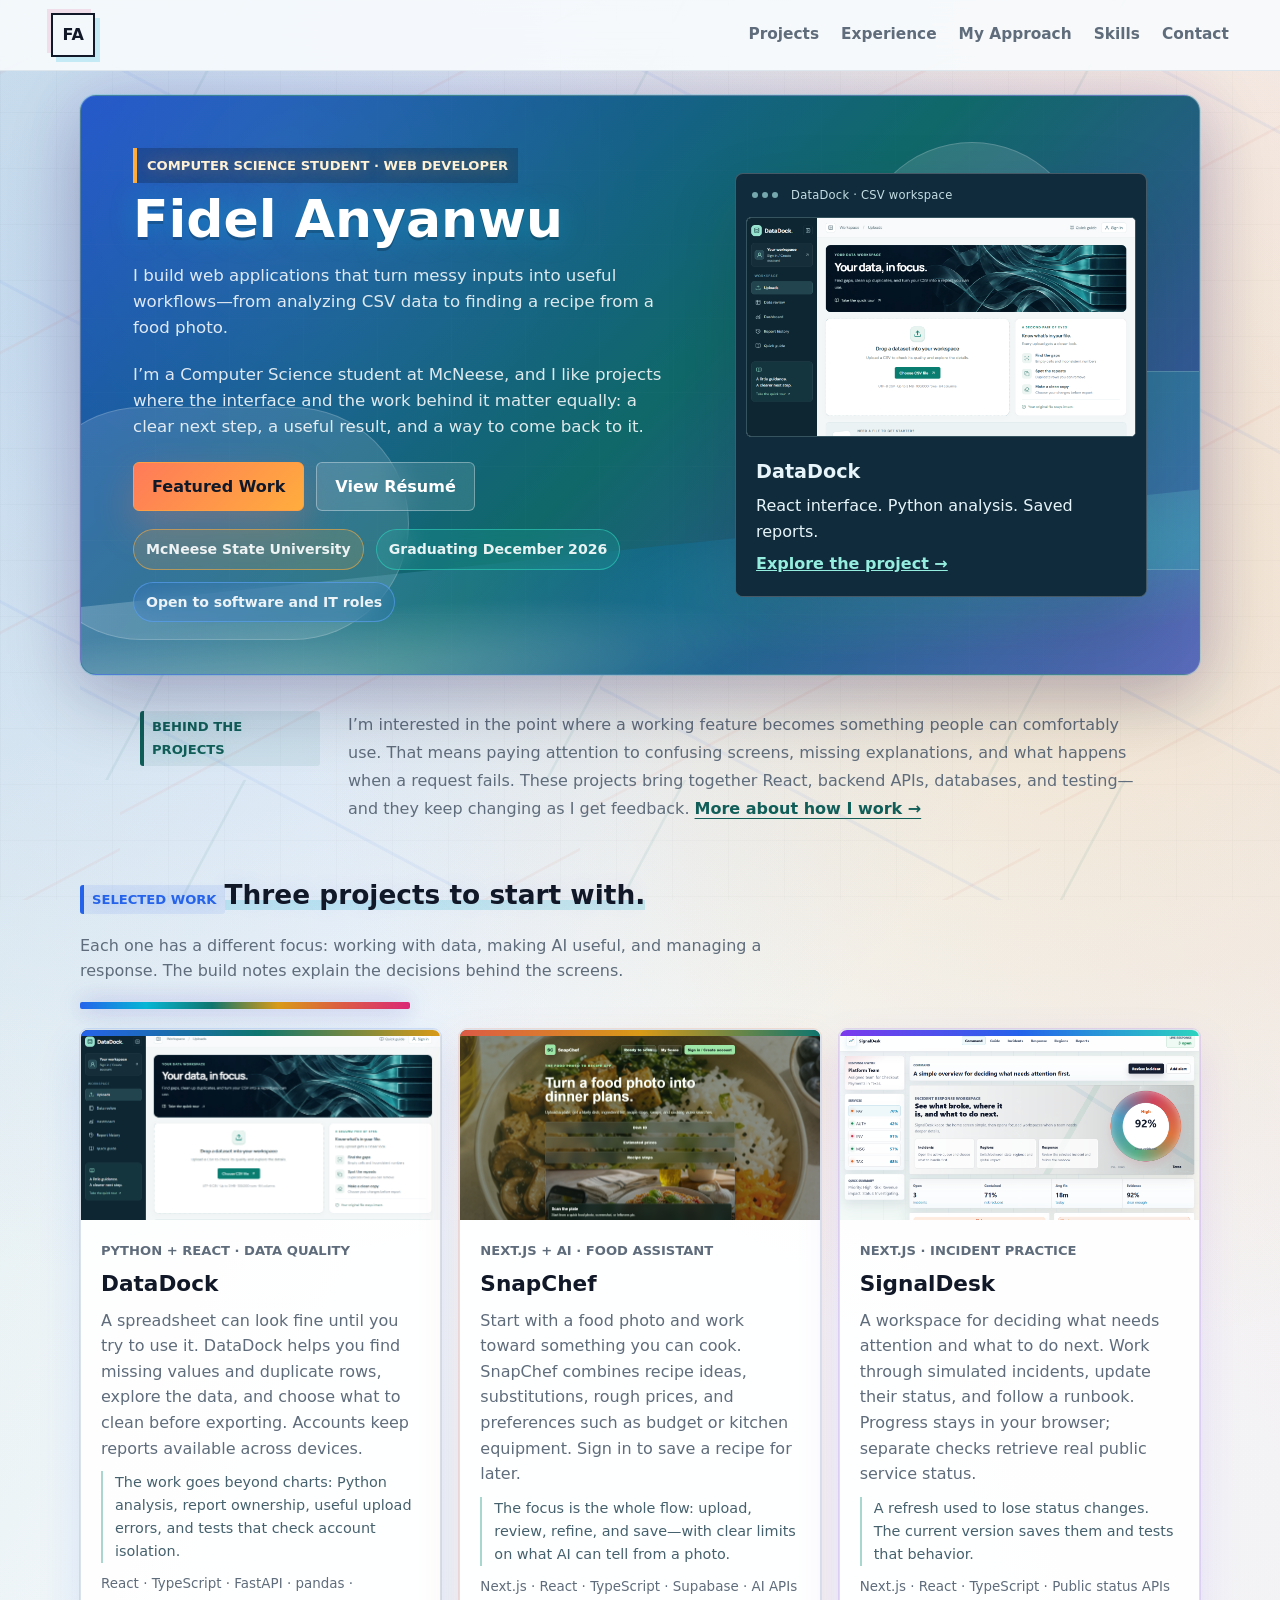
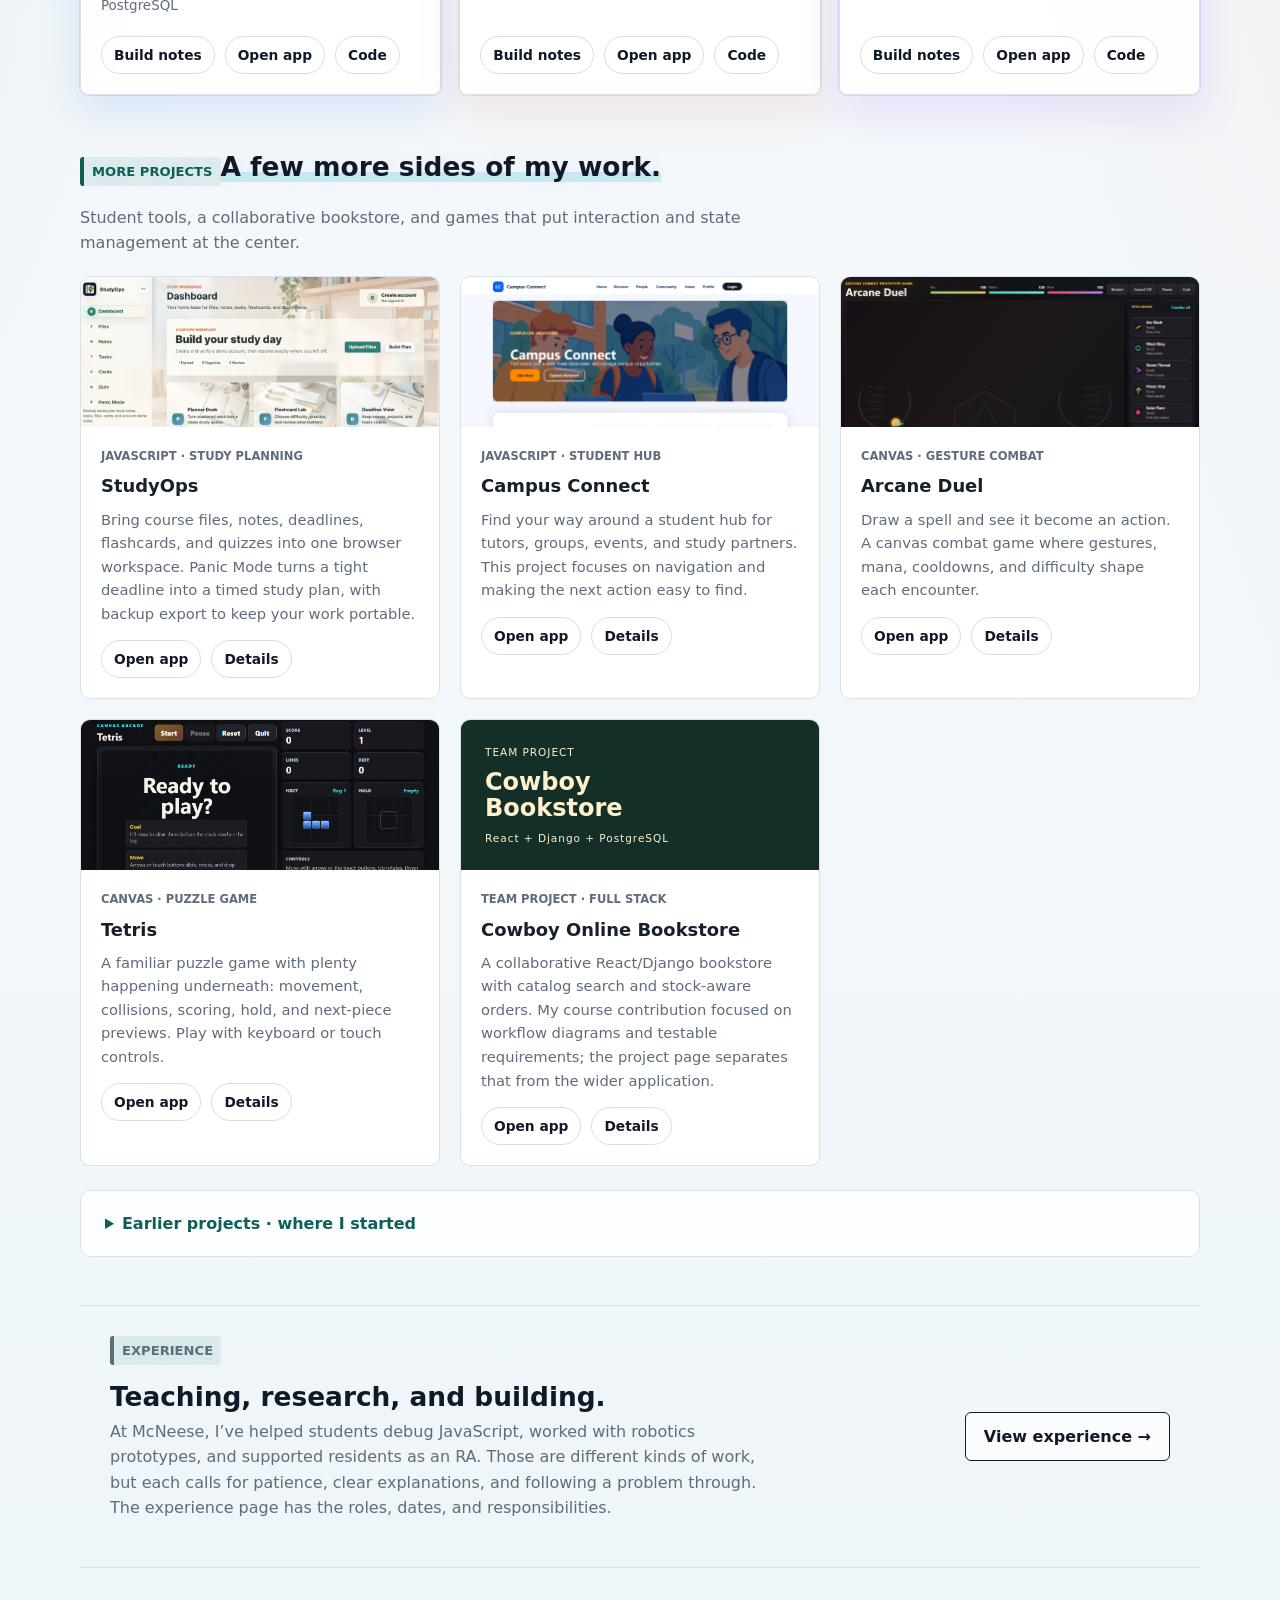
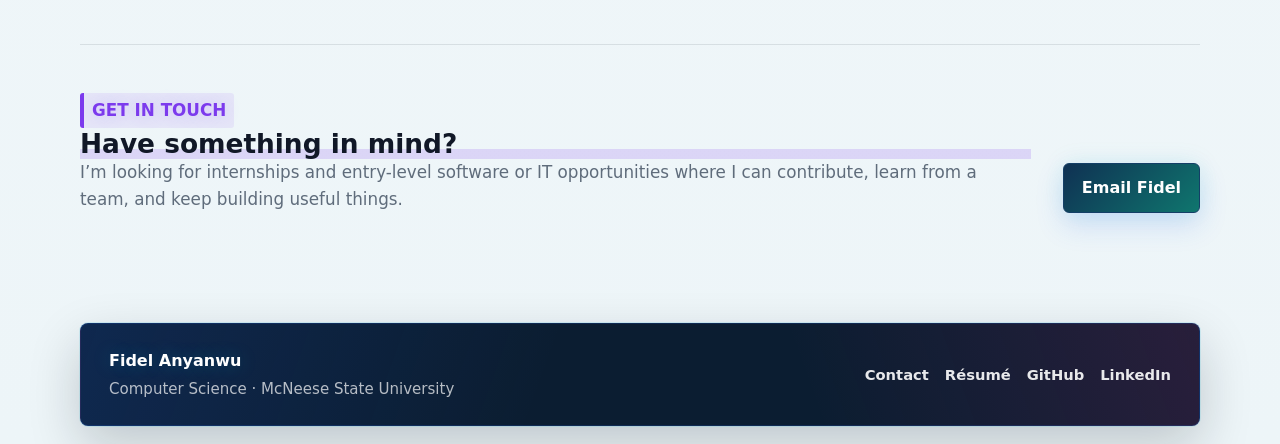
==== commit 6bd29ec7: "Center the project preview and add depth to portfolio stories" ====
--- a/index.html
+++ b/index.html
@@ -7,20 +7,21 @@
 <nav class="site-nav" aria-label="Primary navigation"><a href="index.html#projects">Projects</a><a href="experience.html">Experience</a><a href="approach.html">My Approach</a><a href="skills.html">Skills</a><a href="contact.html">Contact</a></nav></header>
 <main id="main">
 <section class="hero"><div class="hero-ambient" aria-hidden="true"><span class="hero-bubble bubble-one"></span><span class="hero-bubble bubble-two"></span><span class="hero-bubble bubble-three"></span></div>
-<div class="hero-copy"><p class="eyebrow">Computer Science Student · Web Developer</p><h1>Fidel Anyanwu</h1><p class="hero-text">I build web apps that turn data into useful decisions—from cleaning spreadsheets to exploring recipe ideas. My projects combine React interfaces, backend APIs, and clear documentation.</p>
+<div class="hero-copy"><p class="eyebrow">Computer Science Student · Web Developer</p><h1>Fidel Anyanwu</h1><p class="hero-text">I build web applications that turn messy inputs into useful workflows—from analyzing CSV data to finding a recipe from a food photo.</p><p class="hero-text">I’m a Computer Science student at McNeese, and I like projects where the interface and the work behind it matter equally: a clear next step, a useful result, and a way to come back to it.</p>
 <div class="hero-actions"><a class="button primary" href="#featured-work">Featured Work</a><a class="button secondary" href="assets/fidel-anyanwu-resume.pdf" target="_blank" rel="noreferrer">View Résumé</a></div>
 <div class="hero-proof"><span>McNeese State University</span><span>Graduating December 2026</span><span>Open to software and IT roles</span></div></div>
-<div class="hero-showcase"><img src="assets/datadock-home-preview.png" alt="DataDock CSV quality workspace" fetchpriority="high" /><div class="showcase-caption"><strong>DataDock</strong><span>React interface. Python analysis. Saved reports.</span><a href="datadock.html">Explore the project →</a></div></div></section>
-<section class="featured-work" id="featured-work"><div class="section-heading"><p class="section-kicker">Selected work</p><h2 id="projects">Three projects to start with.</h2><p>Open an app, read the build notes, or inspect its source.</p></div><div class="featured-work-grid"><article class="featured-card" id="datadock"><img src="assets/datadock-home-preview.png" alt="DataDock application interface" loading="lazy" /><div><p class="project-type">Python + React · Data quality</p><h3>DataDock</h3><p>Find missing values and duplicates in CSV files, explore charts, and export a cleaned copy. Accounts keep reports available across devices.</p><p class="compact-stack">React · TypeScript · FastAPI · pandas · PostgreSQL</p><div class="featured-links"><a href="datadock.html">Build notes</a><a href="https://datadock-fidel2197.vercel.app/" target="_blank" rel="noreferrer">Open app</a><a href="https://github.com/Fidel2197/DataDock" target="_blank" rel="noreferrer">Code</a></div></div></article>
-<article class="featured-card" id="snapchef"><img src="assets/snapchef-home.png" alt="SnapChef application interface" loading="lazy" /><div><p class="project-type">Next.js + AI · Food assistant</p><h3>SnapChef</h3><p>Turn a food photo into recipe ideas, ingredient suggestions, and nutrition estimates, with saved scans and account history.</p><p class="compact-stack">Next.js · React · TypeScript · Supabase · AI APIs</p><div class="featured-links"><a href="snapchef.html">Build notes</a><a href="https://snapchef-nine.vercel.app/" target="_blank" rel="noreferrer">Open app</a><a href="https://github.com/Fidel2197/snapchef" target="_blank" rel="noreferrer">Code</a></div></div></article>
-<article class="featured-card" id="signaldesk"><img src="assets/signaldesk-preview.png" alt="SignalDesk application interface" loading="lazy" /><div><p class="project-type">Next.js · Incident practice</p><h3>SignalDesk</h3><p>Practice incident triage and response with simulated scenarios. Check real public service status in a separate view.</p><p class="compact-stack">Next.js · React · TypeScript · Public status APIs</p><div class="featured-links"><a href="signaldesk.html">Build notes</a><a href="https://signaldesk-pink-two.vercel.app/" target="_blank" rel="noreferrer">Open app</a><a href="https://github.com/Fidel2197/SignalDesk" target="_blank" rel="noreferrer">Code</a></div></div></article></div></section>
-<section class="compact-gallery" id="project-gallery"><div class="section-heading"><p class="section-kicker">More projects</p><h2>Different problems. More ways to build.</h2></div><div class="compact-gallery-grid"><article class="gallery-card"><img src="assets/studyops-preview.png" alt="StudyOps application interface" loading="lazy" /><div><p class="project-type">JavaScript · Study planning</p><h3><a href="studyops.html">StudyOps</a></h3><p>Organize notes, tasks, files, flashcards, and quizzes in a browser study workspace.</p><div class="featured-links"><a href="https://studyops-seven.vercel.app/" target="_blank" rel="noreferrer">Open app</a><a href="studyops.html">Details</a></div></div></article>
-<article class="gallery-card"><img src="assets/campus-connect-preview.png" alt="Campus Connect application interface" loading="lazy" /><div><p class="project-type">JavaScript · Student hub</p><h3><a href="campus-connect.html">Campus Connect</a></h3><p>A campus interface for discovering tutors, groups, events, and study partners.</p><div class="featured-links"><a href="https://campus-connect-phi-teal.vercel.app/" target="_blank" rel="noreferrer">Open app</a><a href="campus-connect.html">Details</a></div></div></article>
-<article class="gallery-card"><img src="assets/arcane-duel-preview.png" alt="Arcane Duel application interface" loading="lazy" /><div><p class="project-type">Canvas · Gesture combat</p><h3><a href="arcane-duel.html">Arcane Duel</a></h3><p>Draw spells in a browser combat game with health, mana, cooldowns, and difficulty settings.</p><div class="featured-links"><a href="https://arcane-duel-sable.vercel.app/" target="_blank" rel="noreferrer">Open app</a><a href="arcane-duel.html">Details</a></div></div></article>
-<article class="gallery-card"><img src="assets/tetris-game-preview.png" alt="Tetris application interface" loading="lazy" /><div><p class="project-type">Canvas · Puzzle game</p><h3><a href="tetris.html">Tetris</a></h3><p>A browser puzzle game with hold, next preview, a ghost piece, scoring, and keyboard controls.</p><div class="featured-links"><a href="https://tetris-game-fidel2197.vercel.app/" target="_blank" rel="noreferrer">Open app</a><a href="tetris.html">Details</a></div></div></article>
-<article class="gallery-card"><img src="assets/fitnex-home-preview.png" alt="FitNex application interface" loading="lazy" /><div><p class="project-type">JavaScript · Workout tracking</p><h3><a href="fitnex.html">FitNex</a></h3><p>Log workouts, set weekly goals, and review progress stored in the browser.</p><div class="featured-links"><a href="https://fitness-website-tawny.vercel.app/" target="_blank" rel="noreferrer">Open app</a><a href="fitnex.html">Details</a></div></div></article>
-<article class="gallery-card"><img src="assets/fortunatocare-home-preview.png" alt="FortunatoCare application interface" loading="lazy" /><div><p class="project-type">HTML + CSS · Healthcare interface</p><h3><a href="fortunatocare.html">FortunatoCare</a></h3><p>A multi-page healthcare interface with services, doctor profiles, appointment forms, and portal screens.</p><div class="featured-links"><a href="https://hospital-website-psi-three.vercel.app/" target="_blank" rel="noreferrer">Open app</a><a href="fortunatocare.html">Details</a></div></div></article>
-<article class="gallery-card"><div class="bookstore-thumb"><span>TEAM PROJECT</span><strong>Cowboy<br>Bookstore</strong><span>React + Django + PostgreSQL</span></div><div><p class="project-type">Team project · Full stack</p><h3><a href="bookstore.html">Cowboy Online Bookstore</a></h3><p>A team bookstore application with a searchable catalog, stock-aware orders, and server-calculated totals.</p><div class="featured-links"><a href="https://cowboy-online-bookstore.vercel.app/" target="_blank" rel="noreferrer">Open app</a><a href="bookstore.html">Details</a></div></div></article></div></section>
-<section class="home-experience"><div><p class="section-kicker">Experience</p><h2>Teaching, research, and building.</h2><p>My background connects technical work with helping people understand it. See roles, responsibilities, and project contributions on the experience page.</p></div><a class="button secondary" href="experience.html">View experience →</a></section>
-<section class="contact-prompt"><div><p class="section-kicker">Get in touch</p><h2>Let’s talk about the work.</h2><p>Open to internships and entry-level opportunities in software development and IT.</p></div><a class="button primary" href="mailto:fanyanwu@mcneese.edu">Email Fidel</a></section></main>
+<div class="hero-showcase"><div class="showcase-toolbar"><span class="showcase-dots" aria-hidden="true"><i></i><i></i><i></i></span><span>DataDock · CSV workspace</span></div><div class="showcase-screen"><img src="assets/datadock-home-preview.png" alt="The full DataDock upload workspace, with navigation, CSV upload, and data-quality guidance" width="1440" height="810" fetchpriority="high" /></div><div class="showcase-caption"><strong>DataDock</strong><span>React interface. Python analysis. Saved reports.</span><a href="datadock.html">Explore the project →</a></div></div></section>
+<section class="personal-note" aria-label="A little about me"><p class="section-kicker">Behind the projects</p><p>I’m interested in the point where a working feature becomes something people can comfortably use. That means paying attention to confusing screens, missing explanations, and what happens when a request fails. These projects bring together React, backend APIs, databases, and testing—and they keep changing as I get feedback. <a href="approach.html">More about how I work →</a></p></section>
+<section class="featured-work" id="featured-work"><div class="section-heading"><p class="section-kicker">Selected work</p><h2 id="projects">Three projects to start with.</h2><p>Each one has a different focus: working with data, making AI useful, and managing a response. The build notes explain the decisions behind the screens.</p></div><div class="featured-work-grid"><article class="featured-card" id="datadock"><img src="assets/datadock-home-preview.png" alt="DataDock application interface" loading="lazy" /><div><p class="project-type">Python + React · Data quality</p><h3>DataDock</h3><p>A spreadsheet can look fine until you try to use it. DataDock helps you find missing values and duplicate rows, explore the data, and choose what to clean before exporting. Accounts keep reports available across devices.</p><p class="project-detail">The work goes beyond charts: Python analysis, report ownership, useful upload errors, and tests that check account isolation.</p><p class="compact-stack">React · TypeScript · FastAPI · pandas · PostgreSQL</p><div class="featured-links"><a href="datadock.html">Build notes</a><a href="https://datadock-fidel2197.vercel.app/" target="_blank" rel="noreferrer">Open app</a><a href="https://github.com/Fidel2197/DataDock" target="_blank" rel="noreferrer">Code</a></div></div></article>
+<article class="featured-card" id="snapchef"><img src="assets/snapchef-home.png" alt="SnapChef application interface" loading="lazy" /><div><p class="project-type">Next.js + AI · Food assistant</p><h3>SnapChef</h3><p>Start with a food photo and work toward something you can cook. SnapChef combines recipe ideas, substitutions, rough prices, and preferences such as budget or kitchen equipment. Sign in to save a recipe for later.</p><p class="project-detail">The focus is the whole flow: upload, review, refine, and save—with clear limits on what AI can tell from a photo.</p><p class="compact-stack">Next.js · React · TypeScript · Supabase · AI APIs</p><div class="featured-links"><a href="snapchef.html">Build notes</a><a href="https://snapchef-nine.vercel.app/" target="_blank" rel="noreferrer">Open app</a><a href="https://github.com/Fidel2197/snapchef" target="_blank" rel="noreferrer">Code</a></div></div></article>
+<article class="featured-card" id="signaldesk"><img src="assets/signaldesk-preview.png" alt="SignalDesk application interface" loading="lazy" /><div><p class="project-type">Next.js · Incident practice</p><h3>SignalDesk</h3><p>A workspace for deciding what needs attention and what to do next. Work through simulated incidents, update their status, and follow a runbook. Progress stays in your browser; separate checks retrieve real public service status.</p><p class="project-detail">A refresh used to lose status changes. The current version saves them and tests that behavior.</p><p class="compact-stack">Next.js · React · TypeScript · Public status APIs</p><div class="featured-links"><a href="signaldesk.html">Build notes</a><a href="https://signaldesk-pink-two.vercel.app/" target="_blank" rel="noreferrer">Open app</a><a href="https://github.com/Fidel2197/SignalDesk" target="_blank" rel="noreferrer">Code</a></div></div></article></div></section>
+<section class="compact-gallery" id="project-gallery"><div class="section-heading"><p class="section-kicker">More projects</p><h2>A few more sides of my work.</h2><p>Student tools, a collaborative bookstore, and games that put interaction and state management at the center.</p></div><div class="compact-gallery-grid"><article class="gallery-card"><img src="assets/studyops-preview.png" alt="StudyOps application interface" loading="lazy" /><div><p class="project-type">JavaScript · Study planning</p><h3><a href="studyops.html">StudyOps</a></h3><p>Bring course files, notes, deadlines, flashcards, and quizzes into one browser workspace. Panic Mode turns a tight deadline into a timed study plan, with backup export to keep your work portable.</p><div class="featured-links"><a href="https://studyops-seven.vercel.app/" target="_blank" rel="noreferrer">Open app</a><a href="studyops.html">Details</a></div></div></article>
+<article class="gallery-card"><img src="assets/campus-connect-preview.png" alt="Campus Connect application interface" loading="lazy" /><div><p class="project-type">JavaScript · Student hub</p><h3><a href="campus-connect.html">Campus Connect</a></h3><p>Find your way around a student hub for tutors, groups, events, and study partners. This project focuses on navigation and making the next action easy to find.</p><div class="featured-links"><a href="https://campus-connect-phi-teal.vercel.app/" target="_blank" rel="noreferrer">Open app</a><a href="campus-connect.html">Details</a></div></div></article>
+<article class="gallery-card"><img src="assets/arcane-duel-preview.png" alt="Arcane Duel application interface" loading="lazy" /><div><p class="project-type">Canvas · Gesture combat</p><h3><a href="arcane-duel.html">Arcane Duel</a></h3><p>Draw a spell and see it become an action. A canvas combat game where gestures, mana, cooldowns, and difficulty shape each encounter.</p><div class="featured-links"><a href="https://arcane-duel-sable.vercel.app/" target="_blank" rel="noreferrer">Open app</a><a href="arcane-duel.html">Details</a></div></div></article>
+<article class="gallery-card"><img src="assets/tetris-game-preview.png" alt="Tetris application interface" loading="lazy" /><div><p class="project-type">Canvas · Puzzle game</p><h3><a href="tetris.html">Tetris</a></h3><p>A familiar puzzle game with plenty happening underneath: movement, collisions, scoring, hold, and next-piece previews. Play with keyboard or touch controls.</p><div class="featured-links"><a href="https://tetris-game-fidel2197.vercel.app/" target="_blank" rel="noreferrer">Open app</a><a href="tetris.html">Details</a></div></div></article>
+
+
+<article class="gallery-card"><div class="bookstore-thumb"><span>TEAM PROJECT</span><strong>Cowboy<br>Bookstore</strong><span>React + Django + PostgreSQL</span></div><div><p class="project-type">Team project · Full stack</p><h3><a href="bookstore.html">Cowboy Online Bookstore</a></h3><p>A collaborative React/Django bookstore with catalog search and stock-aware orders. My course contribution focused on workflow diagrams and testable requirements; the project page separates that from the wider application.</p><div class="featured-links"><a href="https://cowboy-online-bookstore.vercel.app/" target="_blank" rel="noreferrer">Open app</a><a href="bookstore.html">Details</a></div></div></article></div><details class="earlier-projects" id="earlier-projects"><summary>Earlier projects · where I started</summary><p>These smaller projects are part of the progression toward the applications above. They focus on page structure, forms, and browser interaction.</p><div class="earlier-links"><div><a href="fitnex.html">FitNex →</a><p>Workout logging, weekly goals, and progress saved in the browser.</p></div><div><a href="fortunatocare.html">FortunatoCare →</a><p>A healthcare interface exploring service pages, appointment forms, and portal navigation.</p></div></div></details></section>
+<section class="home-experience"><div><p class="section-kicker">Experience</p><h2>Teaching, research, and building.</h2><p>At McNeese, I’ve helped students debug JavaScript, worked with robotics prototypes, and supported residents as an RA. Those are different kinds of work, but each calls for patience, clear explanations, and following a problem through. The experience page has the roles, dates, and responsibilities.</p></div><a class="button secondary" href="experience.html">View experience →</a></section>
+<section class="contact-prompt"><div><p class="section-kicker">Get in touch</p><h2>Have something in mind?</h2><p>I’m looking for internships and entry-level software or IT opportunities where I can contribute, learn from a team, and keep building useful things.</p></div><a class="button primary" href="mailto:fanyanwu@mcneese.edu">Email Fidel</a></section></main>
 <footer class="site-footer"><div><strong>Fidel Anyanwu</strong><span>Computer Science · McNeese State University</span></div><nav aria-label="Footer links"><a href="contact.html">Contact</a><a href="assets/fidel-anyanwu-resume.pdf">Résumé</a><a href="https://github.com/Fidel2197" target="_blank" rel="noreferrer">GitHub</a><a href="https://www.linkedin.com/in/fidel-anyanwu-98a34124b/" target="_blank" rel="noreferrer">LinkedIn</a></nav></footer></body></html>
--- a/styles.css
+++ b/styles.css
@@ -29,8 +29,13 @@
 .skip-link { position: fixed; top: -100px; left: 16px; z-index: 100; padding: 12px 18px; background: #fff; color: #111827; }
 .skip-link:focus { top: 12px; }
 .curated-home .hero { min-height: 460px; }
-.curated-home .hero-showcase { display: block; min-height: 0; padding: 0; overflow: hidden; transform: none; }
-.curated-home .hero-showcase img { height: 250px; min-height: 0; width: 100%; object-fit: cover; object-position: top left; }
+.curated-home .hero-showcase { display: block; min-height: 0; min-width: 0; width: 100%; max-width: 620px; margin: 0 auto; padding: 0; overflow: hidden; transform: none; align-self: center; background: #102b3b; }
+.curated-home .hero-showcase::before, .curated-home .hero-showcase::after { content: none; }
+.showcase-toolbar { display: flex; align-items: center; gap: 9px; padding: 12px 16px; color: #c4dde4; font-size: .72rem; letter-spacing: .02em; }
+.showcase-dots { display: flex; gap: 4px; margin-right: 4px; }
+.showcase-dots i { width: 6px; height: 6px; border-radius: 50%; background: #75a8ae; }
+.showcase-screen { margin: 0 10px; overflow: hidden; border: 1px solid #35545f; border-radius: 5px; background: #f4f8fb; }
+.curated-home .hero-showcase img { display: block; height: auto; min-height: 0; width: 100%; aspect-ratio: 16 / 9; object-fit: contain; object-position: center; animation: none; transform: none; }
 .curated-home .showcase-caption { display: grid; gap: 6px; padding: 20px; color: #e7f5fa; background: #102b3b; }
 .showcase-caption strong { font-size: 1.2rem; }
 .showcase-caption a { color: #94eddf; font-weight: 700; }
@@ -51,6 +56,17 @@
 .gallery-card h3 a:hover { text-decoration: underline; }
 .gallery-card p { font-size: .92rem; color: var(--muted); }
 .gallery-card .project-type { font-size: .72rem; }
+.personal-note { width: min(1000px, calc(100% - 64px)); margin: 36px auto 0; display: grid; grid-template-columns: 180px 1fr; gap: 28px; align-items: start; }
+.personal-note p { margin: 0; color: var(--muted); line-height: 1.75; }
+.personal-note .section-kicker { color: var(--teal-dark); padding-top: 5px; }
+.personal-note a { color: var(--teal-dark); font-weight: 700; text-underline-offset: 4px; }
+.curated-home .featured-card .project-detail { margin-top: 0; color: #45616d; font-size: .9rem; border-left: 2px solid #a9d6ce; padding-left: 12px; }
+.earlier-projects { margin-top: 24px; padding: 20px 24px; border: 1px solid var(--line); border-radius: 10px; background: rgba(255,255,255,.75); }
+.earlier-projects summary { cursor: pointer; font-weight: 700; color: var(--teal-dark); }
+.earlier-projects > p { max-width: 720px; color: var(--muted); }
+.earlier-links { display: grid; grid-template-columns: 1fr 1fr; gap: 20px; }
+.earlier-links a { color: var(--teal-dark); font-weight: 700; text-underline-offset: 4px; }
+.earlier-links p { margin: 6px 0 0; color: var(--muted); font-size: .9rem; }
 .bookstore-thumb { display: grid; align-content: center; gap: 8px; height: 150px; background: #142f28; color: #fff1cb; padding: 18px 24px; }
 .bookstore-thumb strong { font-size: 1.5rem; line-height: 1.1; }
 .bookstore-thumb span { font-size: .66rem; letter-spacing: .09em; }
@@ -82,11 +98,14 @@
 .education-band { margin-top: 32px; padding: 24px; background: #e8f1fa; border-radius: 10px; }
 .education-band h2 { margin: 0 0 8px; }
 @media (max-width: 860px) {
+  .personal-note { grid-template-columns: 1fr; gap: 10px; }
   .compact-gallery-grid { grid-template-columns: repeat(2, minmax(0, 1fr)); }
   .home-experience, .role-card { grid-template-columns: 1fr; gap: 16px; }
   .case-sections { grid-template-columns: 1fr; }
 }
 @media (max-width: 560px) {
+  .personal-note { width: calc(100% - 44px); }
+  .earlier-links { grid-template-columns: 1fr; }
   .compact-gallery-grid { grid-template-columns: 1fr; }
   .compact-gallery, .home-experience { width: calc(100% - 28px); }
   .home-experience, .role-card { padding: 22px; }
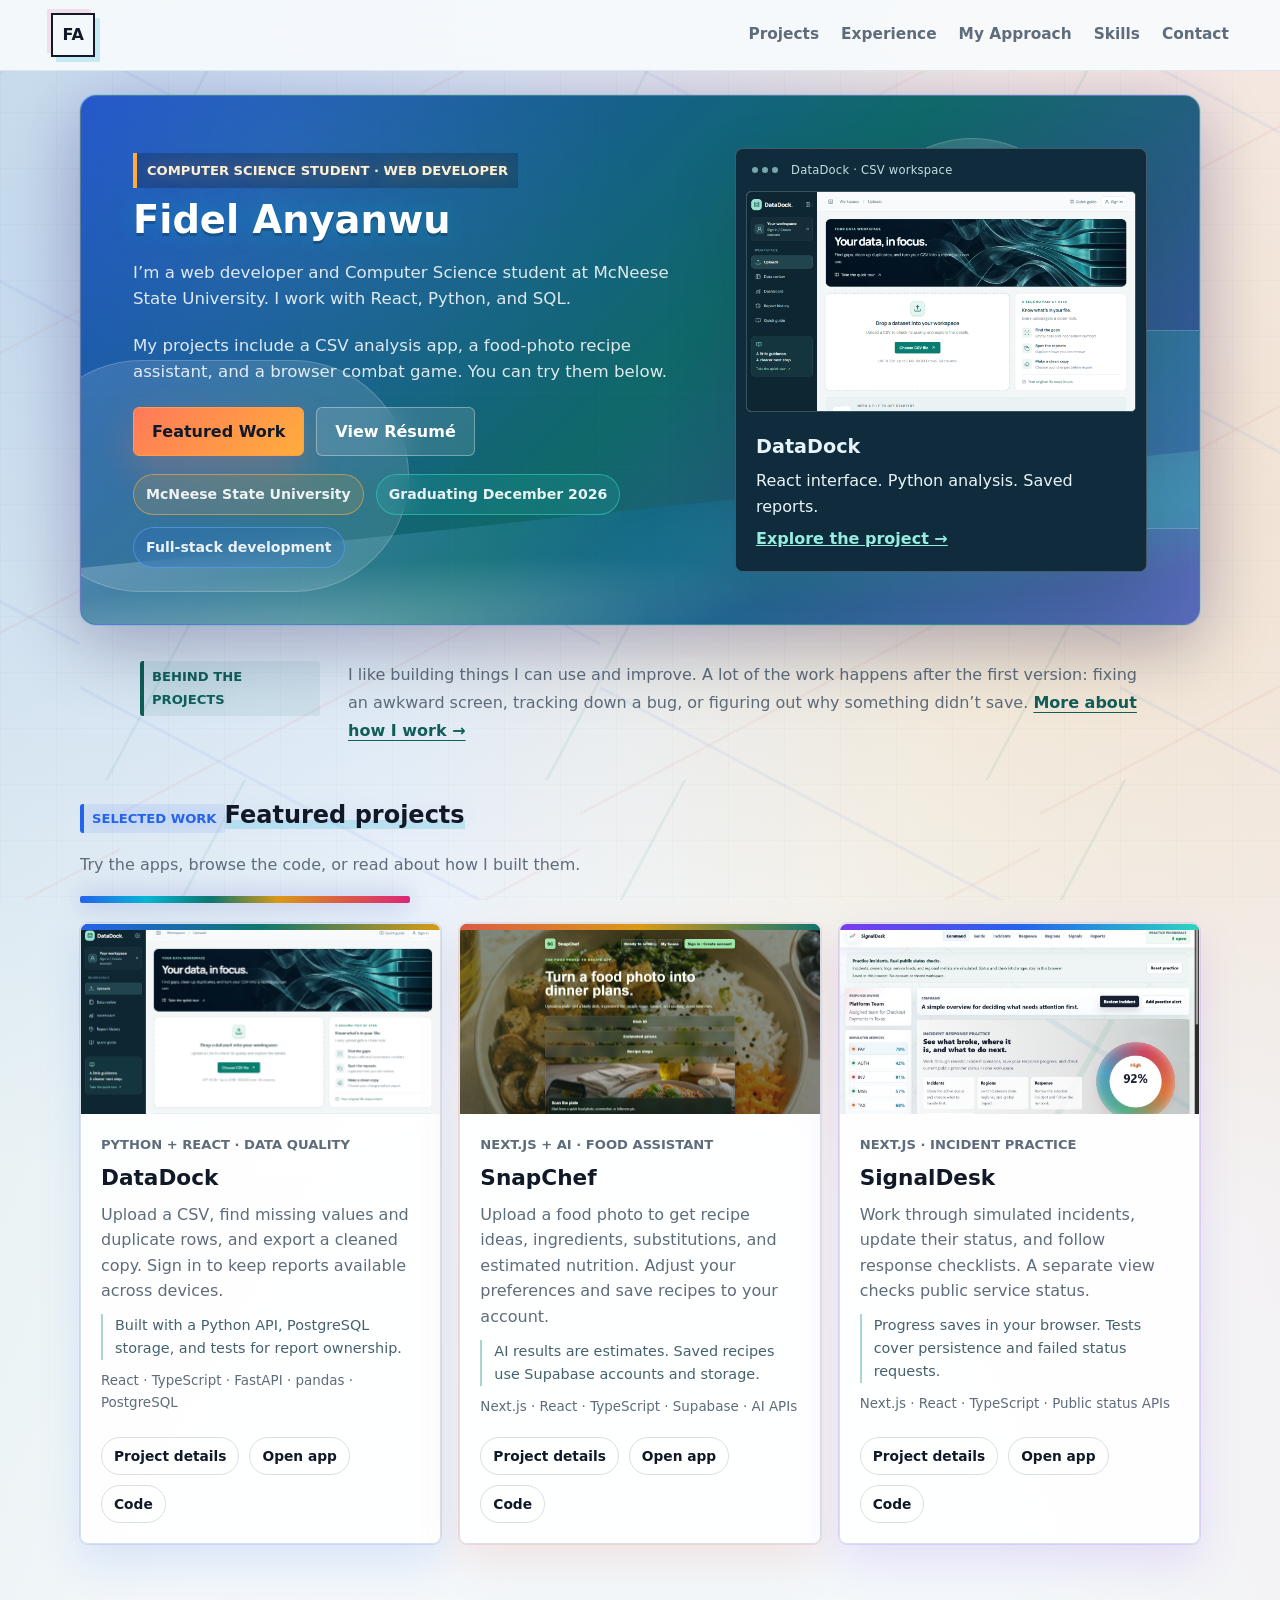
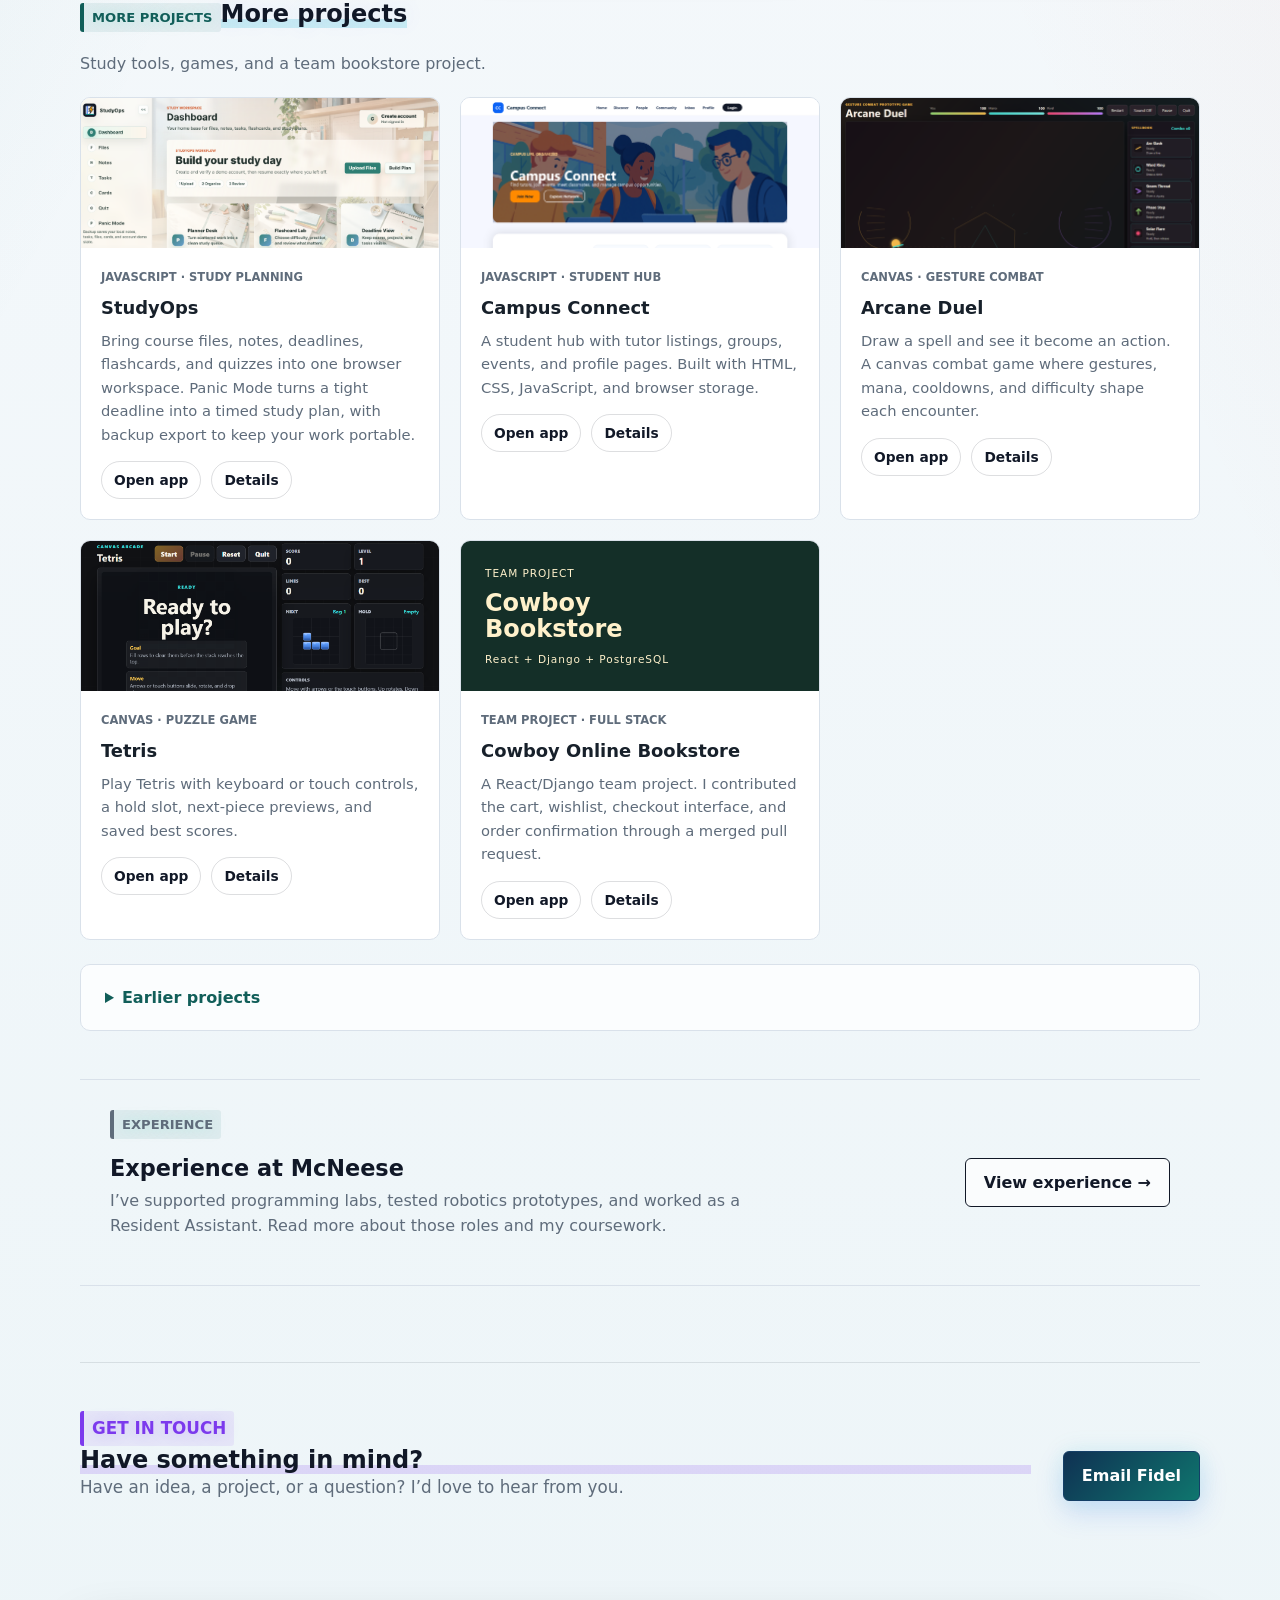
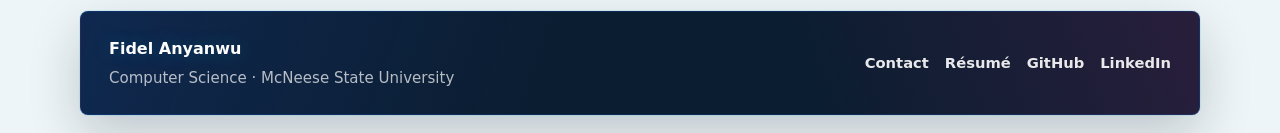
==== commit c2da6802: "Simplify public copy and make contact links easier to use" ====
--- a/index.html
+++ b/index.html
@@ -7,21 +7,21 @@
 <nav class="site-nav" aria-label="Primary navigation"><a href="index.html#projects">Projects</a><a href="experience.html">Experience</a><a href="approach.html">My Approach</a><a href="skills.html">Skills</a><a href="contact.html">Contact</a></nav></header>
 <main id="main">
 <section class="hero"><div class="hero-ambient" aria-hidden="true"><span class="hero-bubble bubble-one"></span><span class="hero-bubble bubble-two"></span><span class="hero-bubble bubble-three"></span></div>
-<div class="hero-copy"><p class="eyebrow">Computer Science Student · Web Developer</p><h1>Fidel Anyanwu</h1><p class="hero-text">I build web applications that turn messy inputs into useful workflows—from analyzing CSV data to finding a recipe from a food photo.</p><p class="hero-text">I’m a Computer Science student at McNeese, and I like projects where the interface and the work behind it matter equally: a clear next step, a useful result, and a way to come back to it.</p>
+<div class="hero-copy"><p class="eyebrow">Computer Science Student · Web Developer</p><h1>Fidel Anyanwu</h1><p class="hero-text">I’m a web developer and Computer Science student at McNeese State University. I work with React, Python, and SQL.</p><p class="hero-text">My projects include a CSV analysis app, a food-photo recipe assistant, and a browser combat game. You can try them below.</p>
 <div class="hero-actions"><a class="button primary" href="#featured-work">Featured Work</a><a class="button secondary" href="assets/fidel-anyanwu-resume.pdf" target="_blank" rel="noreferrer">View Résumé</a></div>
-<div class="hero-proof"><span>McNeese State University</span><span>Graduating December 2026</span><span>Open to software and IT roles</span></div></div>
+<div class="hero-proof"><span>McNeese State University</span><span>Graduating December 2026</span><span>Full-stack development</span></div></div>
 <div class="hero-showcase"><div class="showcase-toolbar"><span class="showcase-dots" aria-hidden="true"><i></i><i></i><i></i></span><span>DataDock · CSV workspace</span></div><div class="showcase-screen"><img src="assets/datadock-home-preview.png" alt="The full DataDock upload workspace, with navigation, CSV upload, and data-quality guidance" width="1440" height="810" fetchpriority="high" /></div><div class="showcase-caption"><strong>DataDock</strong><span>React interface. Python analysis. Saved reports.</span><a href="datadock.html">Explore the project →</a></div></div></section>
-<section class="personal-note" aria-label="A little about me"><p class="section-kicker">Behind the projects</p><p>I’m interested in the point where a working feature becomes something people can comfortably use. That means paying attention to confusing screens, missing explanations, and what happens when a request fails. These projects bring together React, backend APIs, databases, and testing—and they keep changing as I get feedback. <a href="approach.html">More about how I work →</a></p></section>
-<section class="featured-work" id="featured-work"><div class="section-heading"><p class="section-kicker">Selected work</p><h2 id="projects">Three projects to start with.</h2><p>Each one has a different focus: working with data, making AI useful, and managing a response. The build notes explain the decisions behind the screens.</p></div><div class="featured-work-grid"><article class="featured-card" id="datadock"><img src="assets/datadock-home-preview.png" alt="DataDock application interface" loading="lazy" /><div><p class="project-type">Python + React · Data quality</p><h3>DataDock</h3><p>A spreadsheet can look fine until you try to use it. DataDock helps you find missing values and duplicate rows, explore the data, and choose what to clean before exporting. Accounts keep reports available across devices.</p><p class="project-detail">The work goes beyond charts: Python analysis, report ownership, useful upload errors, and tests that check account isolation.</p><p class="compact-stack">React · TypeScript · FastAPI · pandas · PostgreSQL</p><div class="featured-links"><a href="datadock.html">Build notes</a><a href="https://datadock-fidel2197.vercel.app/" target="_blank" rel="noreferrer">Open app</a><a href="https://github.com/Fidel2197/DataDock" target="_blank" rel="noreferrer">Code</a></div></div></article>
-<article class="featured-card" id="snapchef"><img src="assets/snapchef-home.png" alt="SnapChef application interface" loading="lazy" /><div><p class="project-type">Next.js + AI · Food assistant</p><h3>SnapChef</h3><p>Start with a food photo and work toward something you can cook. SnapChef combines recipe ideas, substitutions, rough prices, and preferences such as budget or kitchen equipment. Sign in to save a recipe for later.</p><p class="project-detail">The focus is the whole flow: upload, review, refine, and save—with clear limits on what AI can tell from a photo.</p><p class="compact-stack">Next.js · React · TypeScript · Supabase · AI APIs</p><div class="featured-links"><a href="snapchef.html">Build notes</a><a href="https://snapchef-nine.vercel.app/" target="_blank" rel="noreferrer">Open app</a><a href="https://github.com/Fidel2197/snapchef" target="_blank" rel="noreferrer">Code</a></div></div></article>
-<article class="featured-card" id="signaldesk"><img src="assets/signaldesk-preview.png" alt="SignalDesk application interface" loading="lazy" /><div><p class="project-type">Next.js · Incident practice</p><h3>SignalDesk</h3><p>A workspace for deciding what needs attention and what to do next. Work through simulated incidents, update their status, and follow a runbook. Progress stays in your browser; separate checks retrieve real public service status.</p><p class="project-detail">A refresh used to lose status changes. The current version saves them and tests that behavior.</p><p class="compact-stack">Next.js · React · TypeScript · Public status APIs</p><div class="featured-links"><a href="signaldesk.html">Build notes</a><a href="https://signaldesk-pink-two.vercel.app/" target="_blank" rel="noreferrer">Open app</a><a href="https://github.com/Fidel2197/SignalDesk" target="_blank" rel="noreferrer">Code</a></div></div></article></div></section>
-<section class="compact-gallery" id="project-gallery"><div class="section-heading"><p class="section-kicker">More projects</p><h2>A few more sides of my work.</h2><p>Student tools, a collaborative bookstore, and games that put interaction and state management at the center.</p></div><div class="compact-gallery-grid"><article class="gallery-card"><img src="assets/studyops-preview.png" alt="StudyOps application interface" loading="lazy" /><div><p class="project-type">JavaScript · Study planning</p><h3><a href="studyops.html">StudyOps</a></h3><p>Bring course files, notes, deadlines, flashcards, and quizzes into one browser workspace. Panic Mode turns a tight deadline into a timed study plan, with backup export to keep your work portable.</p><div class="featured-links"><a href="https://studyops-seven.vercel.app/" target="_blank" rel="noreferrer">Open app</a><a href="studyops.html">Details</a></div></div></article>
-<article class="gallery-card"><img src="assets/campus-connect-preview.png" alt="Campus Connect application interface" loading="lazy" /><div><p class="project-type">JavaScript · Student hub</p><h3><a href="campus-connect.html">Campus Connect</a></h3><p>Find your way around a student hub for tutors, groups, events, and study partners. This project focuses on navigation and making the next action easy to find.</p><div class="featured-links"><a href="https://campus-connect-phi-teal.vercel.app/" target="_blank" rel="noreferrer">Open app</a><a href="campus-connect.html">Details</a></div></div></article>
+<section class="personal-note" aria-label="A little about me"><p class="section-kicker">Behind the projects</p><p>I like building things I can use and improve. A lot of the work happens after the first version: fixing an awkward screen, tracking down a bug, or figuring out why something didn’t save. <a href="approach.html">More about how I work →</a></p></section>
+<section class="featured-work" id="featured-work"><div class="section-heading"><p class="section-kicker">Selected work</p><h2 id="projects">Featured projects</h2><p>Try the apps, browse the code, or read about how I built them.</p></div><div class="featured-work-grid"><article class="featured-card" id="datadock"><img src="assets/datadock-home-preview.png" alt="DataDock application interface" loading="lazy" /><div><p class="project-type">Python + React · Data quality</p><h3>DataDock</h3><p>Upload a CSV, find missing values and duplicate rows, and export a cleaned copy. Sign in to keep reports available across devices.</p><p class="project-detail">Built with a Python API, PostgreSQL storage, and tests for report ownership.</p><p class="compact-stack">React · TypeScript · FastAPI · pandas · PostgreSQL</p><div class="featured-links"><a href="datadock.html">Project details</a><a href="https://datadock-fidel2197.vercel.app/" target="_blank" rel="noreferrer">Open app</a><a href="https://github.com/Fidel2197/DataDock" target="_blank" rel="noreferrer">Code</a></div></div></article>
+<article class="featured-card" id="snapchef"><img src="assets/snapchef-home.png" alt="SnapChef application interface" loading="lazy" /><div><p class="project-type">Next.js + AI · Food assistant</p><h3>SnapChef</h3><p>Upload a food photo to get recipe ideas, ingredients, substitutions, and estimated nutrition. Adjust your preferences and save recipes to your account.</p><p class="project-detail">AI results are estimates. Saved recipes use Supabase accounts and storage.</p><p class="compact-stack">Next.js · React · TypeScript · Supabase · AI APIs</p><div class="featured-links"><a href="snapchef.html">Project details</a><a href="https://snapchef-nine.vercel.app/" target="_blank" rel="noreferrer">Open app</a><a href="https://github.com/Fidel2197/snapchef" target="_blank" rel="noreferrer">Code</a></div></div></article>
+<article class="featured-card" id="signaldesk"><img src="assets/signaldesk-preview.png" alt="SignalDesk application interface" loading="lazy" /><div><p class="project-type">Next.js · Incident practice</p><h3>SignalDesk</h3><p>Work through simulated incidents, update their status, and follow response checklists. A separate view checks public service status.</p><p class="project-detail">Progress saves in your browser. Tests cover persistence and failed status requests.</p><p class="compact-stack">Next.js · React · TypeScript · Public status APIs</p><div class="featured-links"><a href="signaldesk.html">Project details</a><a href="https://signaldesk-pink-two.vercel.app/" target="_blank" rel="noreferrer">Open app</a><a href="https://github.com/Fidel2197/SignalDesk" target="_blank" rel="noreferrer">Code</a></div></div></article></div></section>
+<section class="compact-gallery" id="project-gallery"><div class="section-heading"><p class="section-kicker">More projects</p><h2>More projects</h2><p>Study tools, games, and a team bookstore project.</p></div><div class="compact-gallery-grid"><article class="gallery-card"><img src="assets/studyops-preview.png" alt="StudyOps application interface" loading="lazy" /><div><p class="project-type">JavaScript · Study planning</p><h3><a href="studyops.html">StudyOps</a></h3><p>Bring course files, notes, deadlines, flashcards, and quizzes into one browser workspace. Panic Mode turns a tight deadline into a timed study plan, with backup export to keep your work portable.</p><div class="featured-links"><a href="https://studyops-seven.vercel.app/" target="_blank" rel="noreferrer">Open app</a><a href="studyops.html">Details</a></div></div></article>
+<article class="gallery-card"><img src="assets/campus-connect-preview.png" alt="Campus Connect application interface" loading="lazy" /><div><p class="project-type">JavaScript · Student hub</p><h3><a href="campus-connect.html">Campus Connect</a></h3><p>A student hub with tutor listings, groups, events, and profile pages. Built with HTML, CSS, JavaScript, and browser storage.</p><div class="featured-links"><a href="https://campus-connect-phi-teal.vercel.app/" target="_blank" rel="noreferrer">Open app</a><a href="campus-connect.html">Details</a></div></div></article>
 <article class="gallery-card"><img src="assets/arcane-duel-preview.png" alt="Arcane Duel application interface" loading="lazy" /><div><p class="project-type">Canvas · Gesture combat</p><h3><a href="arcane-duel.html">Arcane Duel</a></h3><p>Draw a spell and see it become an action. A canvas combat game where gestures, mana, cooldowns, and difficulty shape each encounter.</p><div class="featured-links"><a href="https://arcane-duel-sable.vercel.app/" target="_blank" rel="noreferrer">Open app</a><a href="arcane-duel.html">Details</a></div></div></article>
-<article class="gallery-card"><img src="assets/tetris-game-preview.png" alt="Tetris application interface" loading="lazy" /><div><p class="project-type">Canvas · Puzzle game</p><h3><a href="tetris.html">Tetris</a></h3><p>A familiar puzzle game with plenty happening underneath: movement, collisions, scoring, hold, and next-piece previews. Play with keyboard or touch controls.</p><div class="featured-links"><a href="https://tetris-game-fidel2197.vercel.app/" target="_blank" rel="noreferrer">Open app</a><a href="tetris.html">Details</a></div></div></article>
+<article class="gallery-card"><img src="assets/tetris-game-preview.png" alt="Tetris application interface" loading="lazy" /><div><p class="project-type">Canvas · Puzzle game</p><h3><a href="tetris.html">Tetris</a></h3><p>Play Tetris with keyboard or touch controls, a hold slot, next-piece previews, and saved best scores.</p><div class="featured-links"><a href="https://tetris-game-fidel2197.vercel.app/" target="_blank" rel="noreferrer">Open app</a><a href="tetris.html">Details</a></div></div></article>
 
 
-<article class="gallery-card"><div class="bookstore-thumb"><span>TEAM PROJECT</span><strong>Cowboy<br>Bookstore</strong><span>React + Django + PostgreSQL</span></div><div><p class="project-type">Team project · Full stack</p><h3><a href="bookstore.html">Cowboy Online Bookstore</a></h3><p>A collaborative React/Django bookstore with catalog search and stock-aware orders. My course contribution focused on workflow diagrams and testable requirements; the project page separates that from the wider application.</p><div class="featured-links"><a href="https://cowboy-online-bookstore.vercel.app/" target="_blank" rel="noreferrer">Open app</a><a href="bookstore.html">Details</a></div></div></article></div><details class="earlier-projects" id="earlier-projects"><summary>Earlier projects · where I started</summary><p>These smaller projects are part of the progression toward the applications above. They focus on page structure, forms, and browser interaction.</p><div class="earlier-links"><div><a href="fitnex.html">FitNex →</a><p>Workout logging, weekly goals, and progress saved in the browser.</p></div><div><a href="fortunatocare.html">FortunatoCare →</a><p>A healthcare interface exploring service pages, appointment forms, and portal navigation.</p></div></div></details></section>
-<section class="home-experience"><div><p class="section-kicker">Experience</p><h2>Teaching, research, and building.</h2><p>At McNeese, I’ve helped students debug JavaScript, worked with robotics prototypes, and supported residents as an RA. Those are different kinds of work, but each calls for patience, clear explanations, and following a problem through. The experience page has the roles, dates, and responsibilities.</p></div><a class="button secondary" href="experience.html">View experience →</a></section>
-<section class="contact-prompt"><div><p class="section-kicker">Get in touch</p><h2>Have something in mind?</h2><p>I’m looking for internships and entry-level software or IT opportunities where I can contribute, learn from a team, and keep building useful things.</p></div><a class="button primary" href="mailto:fanyanwu@mcneese.edu">Email Fidel</a></section></main>
+<article class="gallery-card"><div class="bookstore-thumb"><span>TEAM PROJECT</span><strong>Cowboy<br>Bookstore</strong><span>React + Django + PostgreSQL</span></div><div><p class="project-type">Team project · Full stack</p><h3><a href="bookstore.html">Cowboy Online Bookstore</a></h3><p>A React/Django team project. I contributed the cart, wishlist, checkout interface, and order confirmation through a merged pull request.</p><div class="featured-links"><a href="https://cowboy-online-bookstore.vercel.app/" target="_blank" rel="noreferrer">Open app</a><a href="bookstore.html">Details</a></div></div></article></div><details class="earlier-projects" id="earlier-projects"><summary>Earlier projects</summary><p>My earlier work with page layouts, forms, and JavaScript.</p><div class="earlier-links"><div><a href="fitnex.html">FitNex →</a><p>Workout logging, weekly goals, and progress saved in the browser.</p></div><div><a href="fortunatocare.html">FortunatoCare →</a><p>A healthcare interface exploring service pages, appointment forms, and portal navigation.</p></div></div></details></section>
+<section class="home-experience"><div><p class="section-kicker">Experience</p><h2>Experience at McNeese</h2><p>I’ve supported programming labs, tested robotics prototypes, and worked as a Resident Assistant. Read more about those roles and my coursework.</p></div><a class="button secondary" href="experience.html">View experience →</a></section>
+<section class="contact-prompt"><div><p class="section-kicker">Get in touch</p><h2>Have something in mind?</h2><p>Have an idea, a project, or a question? I’d love to hear from you.</p></div><a class="button primary" href="mailto:fanyanwu@mcneese.edu">Email Fidel</a></section></main>
 <footer class="site-footer"><div><strong>Fidel Anyanwu</strong><span>Computer Science · McNeese State University</span></div><nav aria-label="Footer links"><a href="contact.html">Contact</a><a href="assets/fidel-anyanwu-resume.pdf">Résumé</a><a href="https://github.com/Fidel2197" target="_blank" rel="noreferrer">GitHub</a><a href="https://www.linkedin.com/in/fidel-anyanwu-98a34124b/" target="_blank" rel="noreferrer">LinkedIn</a></nav></footer></body></html>
--- a/styles.css
+++ b/styles.css
@@ -72,10 +72,10 @@
 .bookstore-thumb span { font-size: .66rem; letter-spacing: .09em; }
 .home-experience { display: grid; grid-template-columns: 1fr auto; gap: 32px; align-items: center; padding: 30px; border-block: 1px solid var(--line); }
 .home-experience p { max-width: 660px; color: var(--muted); }
-.home-experience h2 { margin: 6px 0; font-size: 1.65rem; }
+.home-experience h2 { margin: 6px 0; font-size: 1.4rem; }
 .curated-home .contact-prompt { padding-top: 48px; }
 .case-heading { max-width: 850px; padding: 32px 0; }
-.case-heading h1 { margin: 4px 0 16px; font-size: clamp(2.3rem, 6vw, 4rem); line-height: 1.1; letter-spacing: -.035em; }
+.case-heading h1 { margin: 4px 0 14px; font-size: clamp(1.5rem, 2.5vw, 2rem); line-height: 1.25; font-weight: 750; letter-spacing: -.02em; }
 .case-heading > p:not(.section-kicker):not(.compact-stack) { max-width: 720px; font-size: 1.1rem; color: var(--muted); }
 .case-heading .hero-actions { gap: 24px; margin-top: 22px; }
 .case-heading .hero-actions a, .text-link, .back-link, .case-next a { color: var(--teal-dark); font-weight: 700; text-underline-offset: 4px; }
@@ -89,12 +89,40 @@
 .case-next { margin-top: 42px; padding: 24px; border-radius: 10px; background: #e0f2ee; }
 .case-next p { margin: 0 0 6px; }
 .contact-card .text-link { display: inline-block; margin-top: 14px; }
+.contact-page .case-heading { padding-bottom: 12px; }
+.contact-page .contact-layout { margin-top: 24px; align-items: stretch; }
+.contact-page .contact-card { min-height: 220px; gap: 12px; }
+.contact-page .contact-card h2 { margin: 0; font-size: 1.25rem; }
+.contact-address { color: var(--teal-dark); overflow-wrap: anywhere; text-underline-offset: 4px; }
+.contact-page .contact-card > .button,
+.contact-page .contact-actions,
+.contact-page .contact-card > .featured-links { margin-top: auto; padding-top: 12px; }
+.contact-page .contact-actions .button { margin-top: 0; }
+.site-nav a[aria-current="page"] { color: var(--teal-dark); box-shadow: inset 0 -2px var(--teal); }
 .role-list { display: grid; gap: 20px; }
-.role-card { display: grid; grid-template-columns: 220px 1fr; gap: 32px; padding: 28px; border: 1px solid var(--line); border-radius: 10px; background: #fff; }
+.role-card { display: grid; grid-template-columns: 180px minmax(0, 1fr); gap: 32px; padding: 28px; border: 1px solid var(--line); border-radius: 10px; background: #fff; }
 .role-meta { color: var(--teal-dark); font-weight: 700; font-size: .9rem; }
-.role-card h2 { margin: 0 0 6px; font-size: 1.35rem; }
+.role-card h2 { margin: 0 0 6px; font-size: 1.25rem; }
 .role-card .organization { margin: 0 0 14px; color: var(--muted); }
 .role-card li { margin-bottom: 8px; }
+.role-area { display: block; margin-top: 12px; color: var(--muted); font-size: .82rem; font-weight: 400; line-height: 1.6; }
+.role-content > p, .role-content li { color: #465666; line-height: 1.75; }
+.role-content ul { padding-left: 20px; margin: 20px 0; }
+.role-content strong { color: var(--text); }
+.role-content > p:last-child { margin-bottom: 0; }
+.role-example { padding: 18px 20px; margin: 22px 0; background: #f0f7f6; border-left: 3px solid #80b8ae; border-radius: 0 6px 6px 0; }
+.role-example h3, .coursework-grid h3 { font-size: 1rem; line-height: 1.4; margin: 0 0 8px; }
+.role-example p { margin: 0; color: #465666; line-height: 1.75; }
+.experience-nav { display: flex; flex-wrap: wrap; gap: 10px 22px; margin: 0 0 26px; padding-bottom: 18px; border-bottom: 1px solid var(--line); }
+.experience-nav a { color: var(--teal-dark); font-size: .9rem; font-weight: 650; text-underline-offset: 4px; }
+.experience-page { padding-top: 32px; }
+.experience-page > .case-heading:first-child { padding-top: 12px; }
+.experience-page .role-card, .experience-page #education { scroll-margin-top: 110px; }
+.coursework-grid { display: grid; grid-template-columns: repeat(2, minmax(0, 1fr)); gap: 24px 32px; margin-top: 24px; }
+.coursework-grid section { border-top: 1px solid #bfd2e0; padding-top: 16px; }
+.coursework-grid p, .education-band > p:not(.section-kicker) { color: #465666; line-height: 1.75; }
+.coursework-grid p { margin-bottom: 0; }
+.education-meta { font-weight: 600; }
 .education-band { margin-top: 32px; padding: 24px; background: #e8f1fa; border-radius: 10px; }
 .education-band h2 { margin: 0 0 8px; }
 @media (max-width: 860px) {
@@ -102,6 +130,8 @@
   .compact-gallery-grid { grid-template-columns: repeat(2, minmax(0, 1fr)); }
   .home-experience, .role-card { grid-template-columns: 1fr; gap: 16px; }
   .case-sections { grid-template-columns: 1fr; }
+  .coursework-grid { grid-template-columns: 1fr; }
+  .role-area { margin-top: 4px; }
 }
 @media (max-width: 560px) {
   .personal-note { width: calc(100% - 44px); }
@@ -569,9 +599,9 @@
 h1 {
   margin-bottom: 18px;
   color: var(--surface-strong);
-  font-size: clamp(1.9rem, 3.5vw, 2.45rem);
-  line-height: 1.06;
-  font-weight: 900;
+  font-size: clamp(1.5rem, 2.5vw, 2rem);
+  line-height: 1.25;
+  font-weight: 750;
 }
 
 .hero .eyebrow {
@@ -588,8 +618,8 @@
 .hero h1 {
   max-width: 620px;
   color: #ffffff;
-  font-size: clamp(2.35rem, 4.3vw, 3.25rem);
-  line-height: 1;
+  font-size: clamp(1.9rem, 3vw, 2.5rem);
+  line-height: 1.15;
   text-shadow: 0 0 26px rgba(6, 182, 212, 0.38), 0 3px 0 rgba(11, 18, 32, 0.28);
   text-wrap: balance;
 }
@@ -597,7 +627,7 @@
 h2 {
   margin-bottom: 0;
   color: var(--surface-strong);
-  font-size: clamp(1.35rem, 2.2vw, 1.65rem);
+  font-size: clamp(1.2rem, 2vw, 1.5rem);
   line-height: 1.18;
 }
 
@@ -2826,11 +2856,11 @@
   }
 
   h1 {
-    font-size: 2rem;
+    font-size: 1.5rem;
   }
 
   .hero h1 {
-    font-size: clamp(2.1rem, 10vw, 2.55rem);
+    font-size: clamp(1.75rem, 7vw, 2rem);
   }
 
   .hero-text {
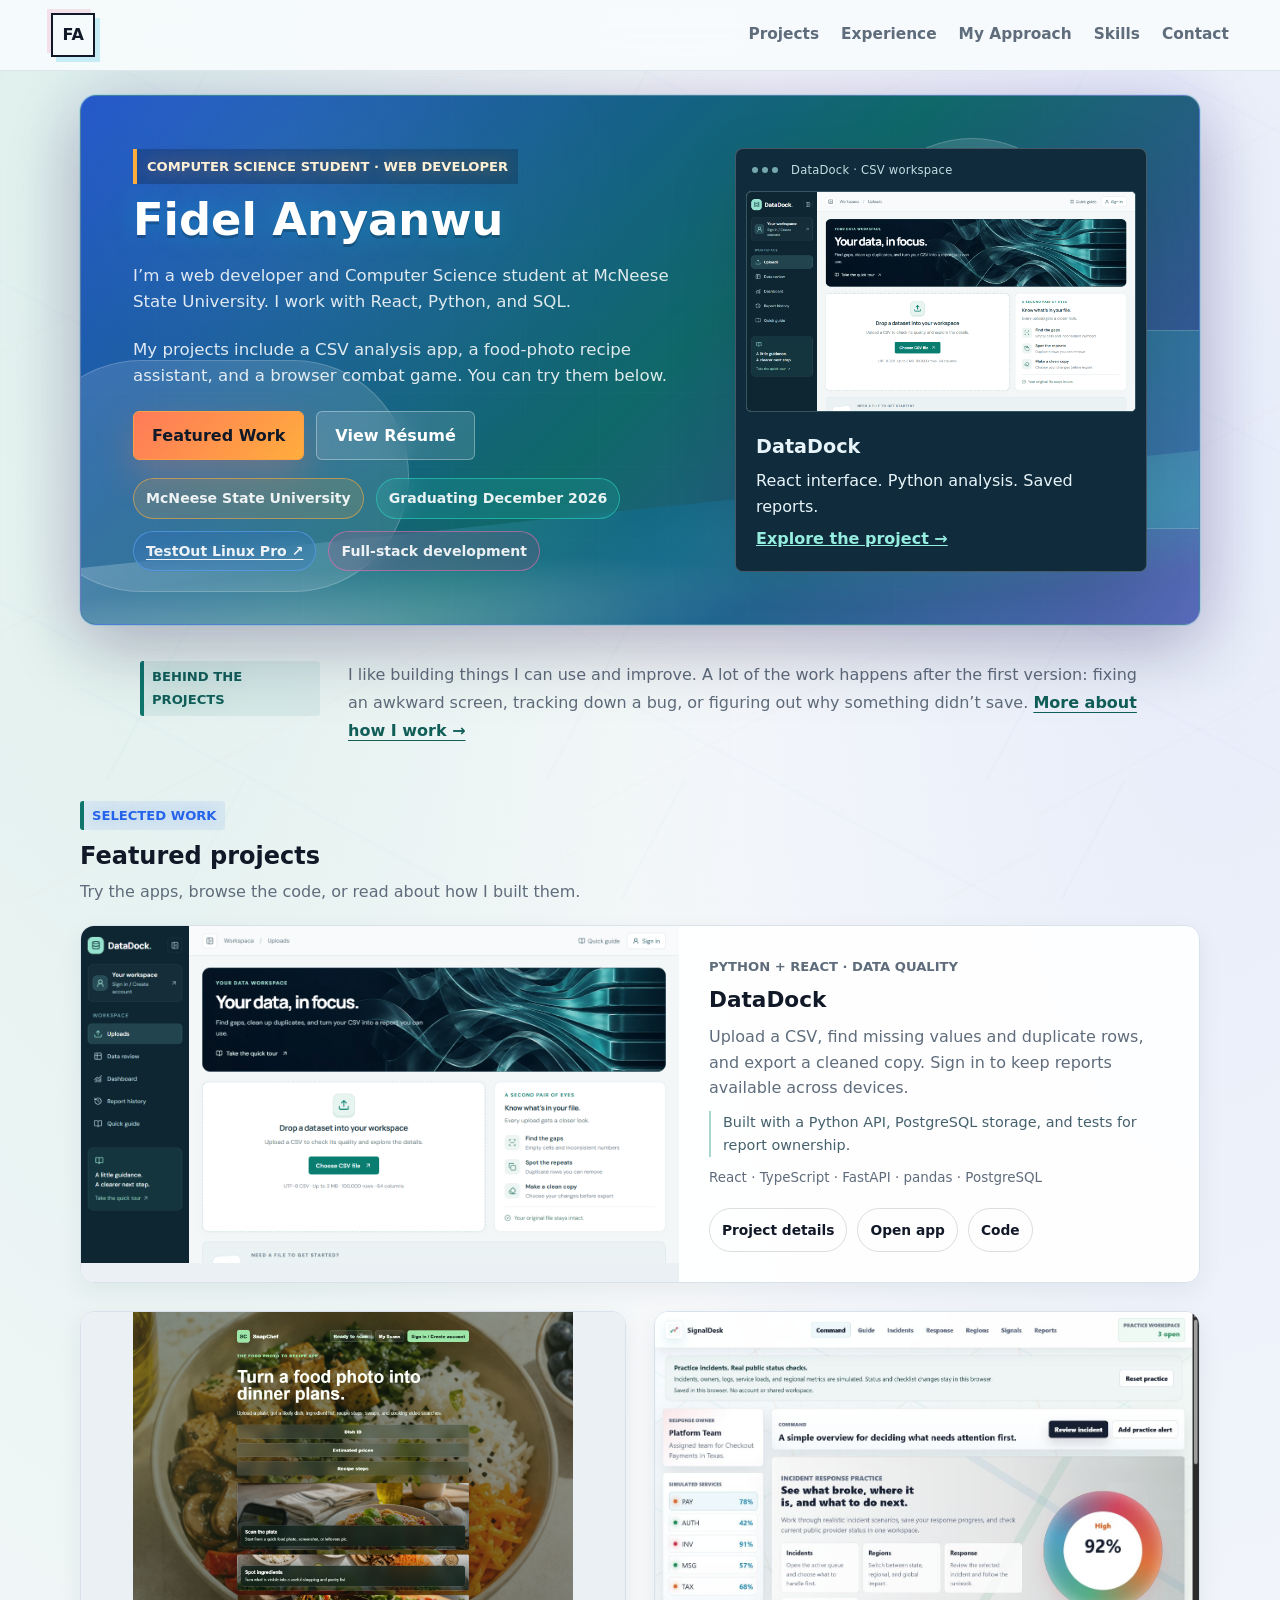
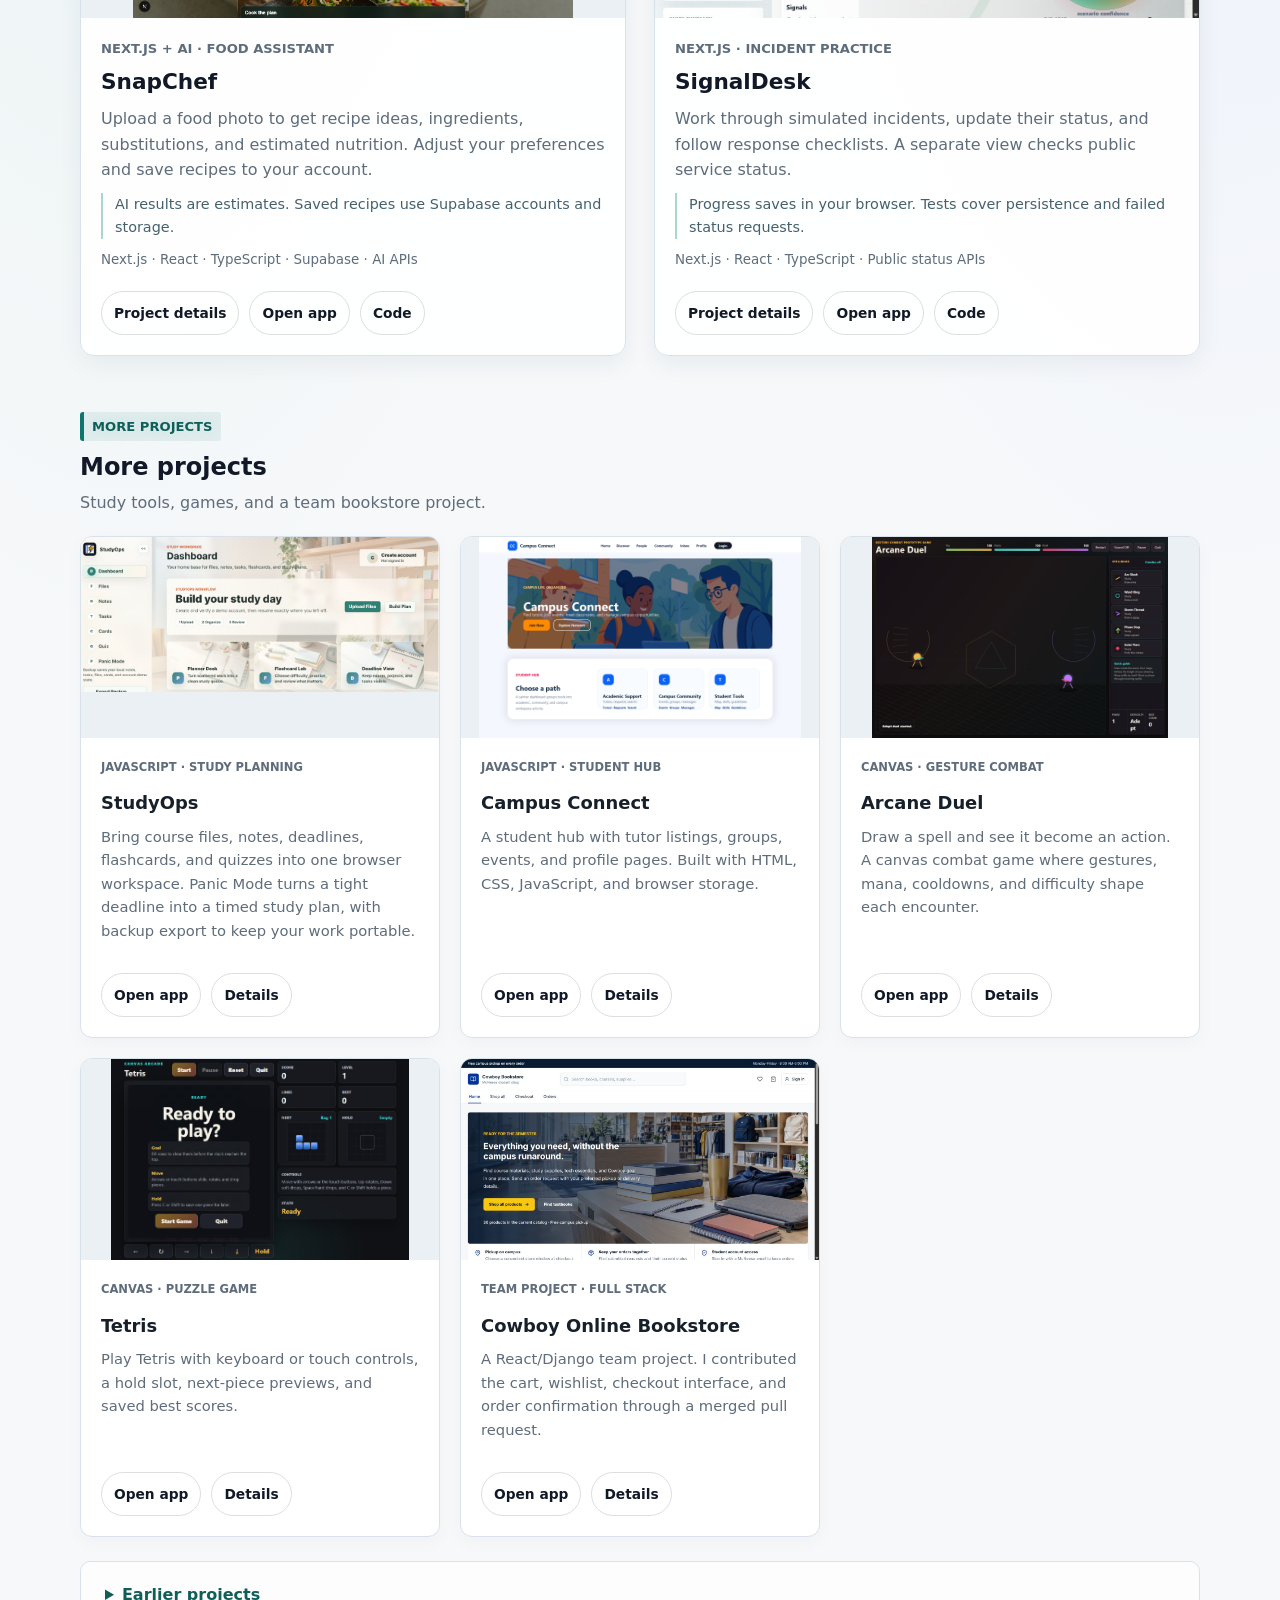
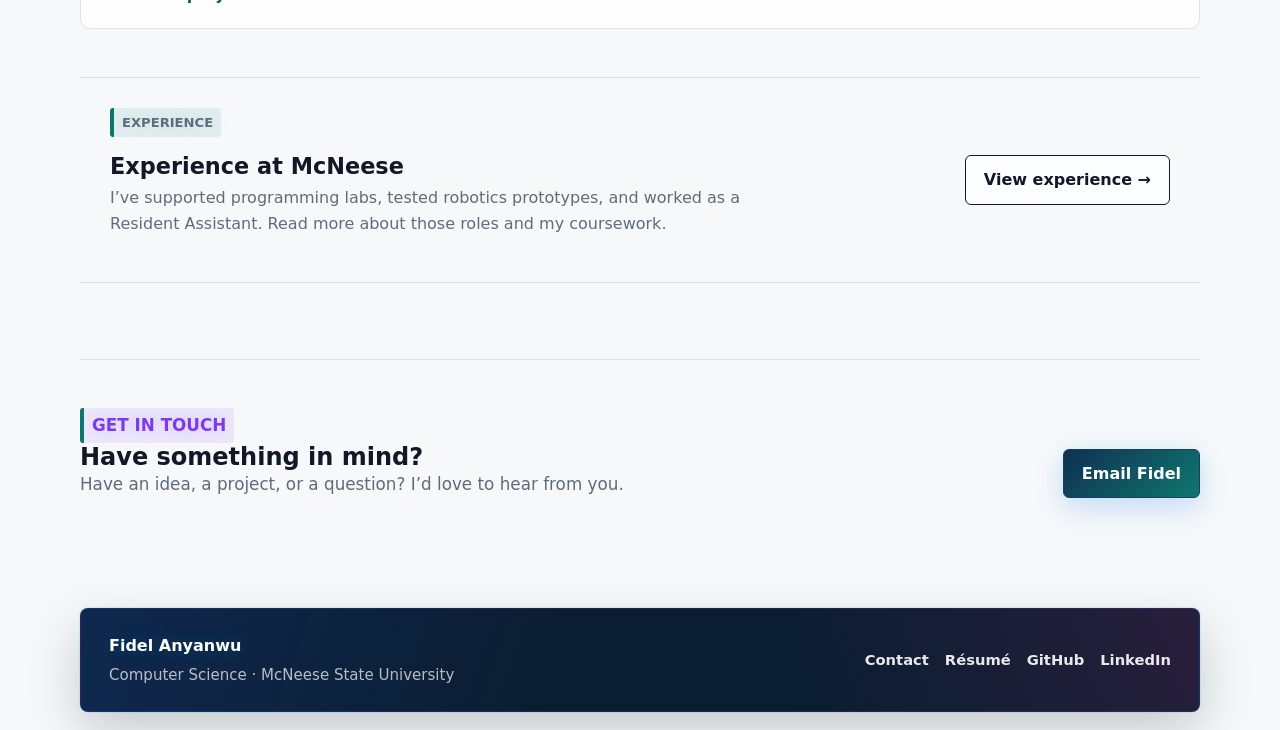
==== commit 5c69fa9a: "Improve project presentation, previews, and browsing" ====
--- a/index.html
+++ b/index.html
@@ -1,7 +1,7 @@
 <!DOCTYPE html>
 <html lang="en"><head><meta charset="UTF-8" /><meta name="viewport" content="width=device-width, initial-scale=1.0" />
 <meta name="description" content="Fidel Anyanwu builds web applications with React, Python, and SQL. Explore selected projects, experience, and résumé." /><title>Web Developer Portfolio | Fidel Anyanwu</title>
-<link rel="icon" type="image/svg+xml" href="assets/fidel-symbol.svg" /><link rel="stylesheet" href="styles.css" /></head>
+<link rel="icon" type="image/svg+xml" href="assets/fidel-symbol.svg" /><link rel="stylesheet" href="styles.css" /><link rel="canonical" href="https://fidel-portfolio-eta.vercel.app/" /><meta property="og:type" content="website" /><meta property="og:title" content="Web Developer Portfolio | Fidel Anyanwu" /><meta property="og:description" content="Fidel Anyanwu builds web applications with React, Python, and SQL. Explore selected projects, experience, and résumé." /><meta property="og:url" content="https://fidel-portfolio-eta.vercel.app/" /><meta property="og:image" content="https://fidel-portfolio-eta.vercel.app/assets/portfolio-home.png" /><meta name="twitter:card" content="summary_large_image" /><link rel="stylesheet" href="presentation.css" /></head>
 <body class="portfolio-home curated-home"><a class="skip-link" href="#main">Skip to content</a>
 <header class="site-header"><a class="brand" href="index.html" aria-label="Fidel Anyanwu home">FA</a>
 <nav class="site-nav" aria-label="Primary navigation"><a href="index.html#projects">Projects</a><a href="experience.html">Experience</a><a href="approach.html">My Approach</a><a href="skills.html">Skills</a><a href="contact.html">Contact</a></nav></header>
@@ -9,19 +9,19 @@
 <section class="hero"><div class="hero-ambient" aria-hidden="true"><span class="hero-bubble bubble-one"></span><span class="hero-bubble bubble-two"></span><span class="hero-bubble bubble-three"></span></div>
 <div class="hero-copy"><p class="eyebrow">Computer Science Student · Web Developer</p><h1>Fidel Anyanwu</h1><p class="hero-text">I’m a web developer and Computer Science student at McNeese State University. I work with React, Python, and SQL.</p><p class="hero-text">My projects include a CSV analysis app, a food-photo recipe assistant, and a browser combat game. You can try them below.</p>
 <div class="hero-actions"><a class="button primary" href="#featured-work">Featured Work</a><a class="button secondary" href="assets/fidel-anyanwu-resume.pdf" target="_blank" rel="noreferrer">View Résumé</a></div>
-<div class="hero-proof"><span>McNeese State University</span><span>Graduating December 2026</span><span>Full-stack development</span></div></div>
+<div class="hero-proof"><span>McNeese State University</span><span>Graduating December 2026</span><span><a href="experience.html#certification">TestOut Linux Pro ↗</a></span><span>Full-stack development</span></div></div>
 <div class="hero-showcase"><div class="showcase-toolbar"><span class="showcase-dots" aria-hidden="true"><i></i><i></i><i></i></span><span>DataDock · CSV workspace</span></div><div class="showcase-screen"><img src="assets/datadock-home-preview.png" alt="The full DataDock upload workspace, with navigation, CSV upload, and data-quality guidance" width="1440" height="810" fetchpriority="high" /></div><div class="showcase-caption"><strong>DataDock</strong><span>React interface. Python analysis. Saved reports.</span><a href="datadock.html">Explore the project →</a></div></div></section>
 <section class="personal-note" aria-label="A little about me"><p class="section-kicker">Behind the projects</p><p>I like building things I can use and improve. A lot of the work happens after the first version: fixing an awkward screen, tracking down a bug, or figuring out why something didn’t save. <a href="approach.html">More about how I work →</a></p></section>
-<section class="featured-work" id="featured-work"><div class="section-heading"><p class="section-kicker">Selected work</p><h2 id="projects">Featured projects</h2><p>Try the apps, browse the code, or read about how I built them.</p></div><div class="featured-work-grid"><article class="featured-card" id="datadock"><img src="assets/datadock-home-preview.png" alt="DataDock application interface" loading="lazy" /><div><p class="project-type">Python + React · Data quality</p><h3>DataDock</h3><p>Upload a CSV, find missing values and duplicate rows, and export a cleaned copy. Sign in to keep reports available across devices.</p><p class="project-detail">Built with a Python API, PostgreSQL storage, and tests for report ownership.</p><p class="compact-stack">React · TypeScript · FastAPI · pandas · PostgreSQL</p><div class="featured-links"><a href="datadock.html">Project details</a><a href="https://datadock-fidel2197.vercel.app/" target="_blank" rel="noreferrer">Open app</a><a href="https://github.com/Fidel2197/DataDock" target="_blank" rel="noreferrer">Code</a></div></div></article>
-<article class="featured-card" id="snapchef"><img src="assets/snapchef-home.png" alt="SnapChef application interface" loading="lazy" /><div><p class="project-type">Next.js + AI · Food assistant</p><h3>SnapChef</h3><p>Upload a food photo to get recipe ideas, ingredients, substitutions, and estimated nutrition. Adjust your preferences and save recipes to your account.</p><p class="project-detail">AI results are estimates. Saved recipes use Supabase accounts and storage.</p><p class="compact-stack">Next.js · React · TypeScript · Supabase · AI APIs</p><div class="featured-links"><a href="snapchef.html">Project details</a><a href="https://snapchef-nine.vercel.app/" target="_blank" rel="noreferrer">Open app</a><a href="https://github.com/Fidel2197/snapchef" target="_blank" rel="noreferrer">Code</a></div></div></article>
-<article class="featured-card" id="signaldesk"><img src="assets/signaldesk-preview.png" alt="SignalDesk application interface" loading="lazy" /><div><p class="project-type">Next.js · Incident practice</p><h3>SignalDesk</h3><p>Work through simulated incidents, update their status, and follow response checklists. A separate view checks public service status.</p><p class="project-detail">Progress saves in your browser. Tests cover persistence and failed status requests.</p><p class="compact-stack">Next.js · React · TypeScript · Public status APIs</p><div class="featured-links"><a href="signaldesk.html">Project details</a><a href="https://signaldesk-pink-two.vercel.app/" target="_blank" rel="noreferrer">Open app</a><a href="https://github.com/Fidel2197/SignalDesk" target="_blank" rel="noreferrer">Code</a></div></div></article></div></section>
+<section class="featured-work" id="featured-work"><div class="section-heading"><p class="section-kicker">Selected work</p><h2 id="projects">Featured projects</h2><p>Try the apps, browse the code, or read about how I built them.</p></div><div class="featured-work-grid"><article class="featured-card" id="datadock"><img src="assets/datadock-home-preview.png" alt="DataDock application interface" loading="lazy" /><div><p class="project-type">Python + React · Data quality</p><h3><a href="datadock.html">DataDock</a></h3><p>Upload a CSV, find missing values and duplicate rows, and export a cleaned copy. Sign in to keep reports available across devices.</p><p class="project-detail">Built with a Python API, PostgreSQL storage, and tests for report ownership.</p><p class="compact-stack">React · TypeScript · FastAPI · pandas · PostgreSQL</p><div class="featured-links"><a href="datadock.html">Project details</a><a href="https://datadock-fidel2197.vercel.app/" target="_blank" rel="noreferrer">Open app</a><a href="https://github.com/Fidel2197/DataDock" target="_blank" rel="noreferrer">Code</a></div></div></article>
+<article class="featured-card" id="snapchef"><img src="assets/snapchef-home.png" alt="SnapChef application interface" loading="lazy" /><div><p class="project-type">Next.js + AI · Food assistant</p><h3><a href="snapchef.html">SnapChef</a></h3><p>Upload a food photo to get recipe ideas, ingredients, substitutions, and estimated nutrition. Adjust your preferences and save recipes to your account.</p><p class="project-detail">AI results are estimates. Saved recipes use Supabase accounts and storage.</p><p class="compact-stack">Next.js · React · TypeScript · Supabase · AI APIs</p><div class="featured-links"><a href="snapchef.html">Project details</a><a href="https://snapchef-nine.vercel.app/" target="_blank" rel="noreferrer">Open app</a><a href="https://github.com/Fidel2197/snapchef" target="_blank" rel="noreferrer">Code</a></div></div></article>
+<article class="featured-card" id="signaldesk"><img src="assets/signaldesk-preview.png" alt="SignalDesk application interface" loading="lazy" /><div><p class="project-type">Next.js · Incident practice</p><h3><a href="signaldesk.html">SignalDesk</a></h3><p>Work through simulated incidents, update their status, and follow response checklists. A separate view checks public service status.</p><p class="project-detail">Progress saves in your browser. Tests cover persistence and failed status requests.</p><p class="compact-stack">Next.js · React · TypeScript · Public status APIs</p><div class="featured-links"><a href="signaldesk.html">Project details</a><a href="https://signaldesk-pink-two.vercel.app/" target="_blank" rel="noreferrer">Open app</a><a href="https://github.com/Fidel2197/SignalDesk" target="_blank" rel="noreferrer">Code</a></div></div></article></div></section>
 <section class="compact-gallery" id="project-gallery"><div class="section-heading"><p class="section-kicker">More projects</p><h2>More projects</h2><p>Study tools, games, and a team bookstore project.</p></div><div class="compact-gallery-grid"><article class="gallery-card"><img src="assets/studyops-preview.png" alt="StudyOps application interface" loading="lazy" /><div><p class="project-type">JavaScript · Study planning</p><h3><a href="studyops.html">StudyOps</a></h3><p>Bring course files, notes, deadlines, flashcards, and quizzes into one browser workspace. Panic Mode turns a tight deadline into a timed study plan, with backup export to keep your work portable.</p><div class="featured-links"><a href="https://studyops-seven.vercel.app/" target="_blank" rel="noreferrer">Open app</a><a href="studyops.html">Details</a></div></div></article>
 <article class="gallery-card"><img src="assets/campus-connect-preview.png" alt="Campus Connect application interface" loading="lazy" /><div><p class="project-type">JavaScript · Student hub</p><h3><a href="campus-connect.html">Campus Connect</a></h3><p>A student hub with tutor listings, groups, events, and profile pages. Built with HTML, CSS, JavaScript, and browser storage.</p><div class="featured-links"><a href="https://campus-connect-phi-teal.vercel.app/" target="_blank" rel="noreferrer">Open app</a><a href="campus-connect.html">Details</a></div></div></article>
 <article class="gallery-card"><img src="assets/arcane-duel-preview.png" alt="Arcane Duel application interface" loading="lazy" /><div><p class="project-type">Canvas · Gesture combat</p><h3><a href="arcane-duel.html">Arcane Duel</a></h3><p>Draw a spell and see it become an action. A canvas combat game where gestures, mana, cooldowns, and difficulty shape each encounter.</p><div class="featured-links"><a href="https://arcane-duel-sable.vercel.app/" target="_blank" rel="noreferrer">Open app</a><a href="arcane-duel.html">Details</a></div></div></article>
 <article class="gallery-card"><img src="assets/tetris-game-preview.png" alt="Tetris application interface" loading="lazy" /><div><p class="project-type">Canvas · Puzzle game</p><h3><a href="tetris.html">Tetris</a></h3><p>Play Tetris with keyboard or touch controls, a hold slot, next-piece previews, and saved best scores.</p><div class="featured-links"><a href="https://tetris-game-fidel2197.vercel.app/" target="_blank" rel="noreferrer">Open app</a><a href="tetris.html">Details</a></div></div></article>
 
 
-<article class="gallery-card"><div class="bookstore-thumb"><span>TEAM PROJECT</span><strong>Cowboy<br>Bookstore</strong><span>React + Django + PostgreSQL</span></div><div><p class="project-type">Team project · Full stack</p><h3><a href="bookstore.html">Cowboy Online Bookstore</a></h3><p>A React/Django team project. I contributed the cart, wishlist, checkout interface, and order confirmation through a merged pull request.</p><div class="featured-links"><a href="https://cowboy-online-bookstore.vercel.app/" target="_blank" rel="noreferrer">Open app</a><a href="bookstore.html">Details</a></div></div></article></div><details class="earlier-projects" id="earlier-projects"><summary>Earlier projects</summary><p>My earlier work with page layouts, forms, and JavaScript.</p><div class="earlier-links"><div><a href="fitnex.html">FitNex →</a><p>Workout logging, weekly goals, and progress saved in the browser.</p></div><div><a href="fortunatocare.html">FortunatoCare →</a><p>A healthcare interface exploring service pages, appointment forms, and portal navigation.</p></div></div></details></section>
+<article class="gallery-card"><img src="assets/bookstore-preview.png" alt="Cowboy Bookstore storefront" width="1265" height="715" loading="lazy" /><div><p class="project-type">Team project · Full stack</p><h3><a href="bookstore.html">Cowboy Online Bookstore</a></h3><p>A React/Django team project. I contributed the cart, wishlist, checkout interface, and order confirmation through a merged pull request.</p><div class="featured-links"><a href="https://cowboy-online-bookstore.vercel.app/" target="_blank" rel="noreferrer">Open app</a><a href="bookstore.html">Details</a></div></div></article></div><details class="earlier-projects" id="earlier-projects"><summary>Earlier projects</summary><p>My earlier work with page layouts, forms, and JavaScript.</p><div class="earlier-links"><div><a href="fitnex.html">FitNex →</a><p>Workout logging, weekly goals, and progress saved in the browser.</p></div><div><a href="fortunatocare.html">FortunatoCare →</a><p>A healthcare interface exploring service pages, appointment forms, and portal navigation.</p></div></div></details></section>
 <section class="home-experience"><div><p class="section-kicker">Experience</p><h2>Experience at McNeese</h2><p>I’ve supported programming labs, tested robotics prototypes, and worked as a Resident Assistant. Read more about those roles and my coursework.</p></div><a class="button secondary" href="experience.html">View experience →</a></section>
 <section class="contact-prompt"><div><p class="section-kicker">Get in touch</p><h2>Have something in mind?</h2><p>Have an idea, a project, or a question? I’d love to hear from you.</p></div><a class="button primary" href="mailto:fanyanwu@mcneese.edu">Email Fidel</a></section></main>
 <footer class="site-footer"><div><strong>Fidel Anyanwu</strong><span>Computer Science · McNeese State University</span></div><nav aria-label="Footer links"><a href="contact.html">Contact</a><a href="assets/fidel-anyanwu-resume.pdf">Résumé</a><a href="https://github.com/Fidel2197" target="_blank" rel="noreferrer">GitHub</a><a href="https://www.linkedin.com/in/fidel-anyanwu-98a34124b/" target="_blank" rel="noreferrer">LinkedIn</a></nav></footer></body></html>
--- a/presentation.css
+++ b/presentation.css
@@ -0,0 +1,67 @@
+/* Shared presentation for the current portfolio pages. */
+body {
+  background: radial-gradient(ellipse at 10% 0%, #dcefeb 0%, transparent 40%),
+    radial-gradient(ellipse at 95% 12%, #e6ecfa 0%, transparent 35%), #f6f8fa;
+}
+body::after { opacity: .12; animation: none; }
+body::before { opacity: .2; }
+.section-heading .section-kicker { display: block; width: fit-content; margin-bottom: 12px; }
+.section-heading h2, .contact-prompt h2 { display: block; background: none; text-shadow: none; }
+.featured-work > .section-heading::after { content: none; }
+.section-kicker { border-color: #0f766e; color: #115e59; }
+.curated-home .hero h1 { font-size: clamp(2rem, 4vw, 2.8rem); }
+.hero-proof a { color: inherit; text-underline-offset: 3px; }
+.curated-home .featured-work-grid { grid-template-columns: repeat(2, minmax(0, 1fr)); gap: 28px; }
+.curated-home .featured-card { grid-template-rows: auto 1fr; border-radius: 14px; box-shadow: 0 8px 24px #102c3810; }
+.curated-home .featured-card::before { content: none; }
+.curated-home .featured-card img { height: auto; aspect-ratio: 16 / 9; object-fit: contain; background: #eaf0f3; }
+.curated-home .featured-card h3 a { color: inherit; text-decoration: none; }
+.curated-home .featured-card h3 a:hover { text-decoration: underline; text-underline-offset: 4px; }
+.curated-home .featured-card:first-child { grid-column: 1 / -1; grid-template-columns: 1.15fr 1fr; grid-template-rows: auto; align-items: center; }
+.curated-home .featured-card:first-child > div { padding: 30px; }
+.curated-home .featured-card:first-child img { align-self: stretch; height: 100%; }
+.featured-card:hover, .featured-card:focus-within { transform: translateY(-2px); border-color: #81b3aa; }
+.gallery-card { display: flex; flex-direction: column; border-radius: 12px; box-shadow: 0 5px 18px #102c3808; }
+.gallery-card > img { height: auto; aspect-ratio: 16 / 9; object-fit: contain; background: #eaf0f3; }
+.gallery-card > div { display: flex; flex-direction: column; flex: 1; }
+.gallery-card .featured-links { margin-top: auto; padding-top: 16px; }
+.gallery-card .featured-links a, .featured-card .featured-links a { min-height: 44px; }
+.project-flow { list-style: none; display: grid; grid-template-columns: repeat(3, minmax(0, 1fr)); gap: 16px; margin: 0 0 30px; padding: 0; }
+.project-flow li { display: flex; align-items: center; gap: 12px; padding: 16px; border: 1px solid #d6e4e1; border-radius: 10px; background: #ffffffc9; font-size: .9rem; font-weight: 600; }
+.project-flow li > span { display: grid; place-items: center; flex: 0 0 30px; height: 30px; border-radius: 50%; background: #e1f0eb; color: #115e59; font-size: .75rem; }
+.case-sections { gap: 24px; }
+.case-sections section { border: 1px solid #dbe4e9; padding: 24px; border-radius: 12px; background: #ffffffd9; }
+.case-sections p:last-child { margin-bottom: 0; }
+.case-next { display: grid; grid-template-columns: 1fr 1fr; gap: 24px; border: 1px solid #c8dfd8; background: #eaf3ef; }
+.case-next > div:last-child { text-align: right; }
+.case-next p { font-size: .8rem; color: #526760; }
+.case-next a { display: inline-flex; min-height: 44px; align-items: center; }
+.role-card { box-shadow: 0 6px 22px #102c3808; }
+details.role-example { padding: 0; overflow: hidden; }
+.role-example summary { padding: 18px 20px; cursor: pointer; font-weight: 650; color: #115e59; }
+.role-example p { padding: 0 20px 20px; }
+.education-band { border: 1px solid #d7e2eb; background: #eef3f8; }
+:where(section,article,[id]) { scroll-margin-top: 100px; }
+a:focus-visible, summary:focus-visible { outline: 3px solid #0f766e; outline-offset: 4px; border-radius: 3px; }
+@media (max-width: 760px) {
+  .curated-home .featured-work-grid { grid-template-columns: 1fr; }
+  .curated-home .featured-card:first-child { grid-template-columns: 1fr; }
+  .curated-home .featured-card:first-child img { height: auto; }
+  .curated-home .featured-card:first-child > div { padding: 22px; }
+  .project-flow { grid-template-columns: 1fr; gap: 8px; }
+  .project-flow li { padding: 10px 14px; }
+  .case-sections { grid-template-columns: 1fr; }
+  .case-sections section { padding: 20px; }
+  .case-next { padding: 20px; }
+}
+@media (max-width: 480px) {
+  .site-header { flex-wrap: wrap; gap: 8px; }
+  .site-nav { justify-content: flex-end; gap: 6px 12px; }
+  .site-nav a { padding-block: 8px; }
+  .case-next { grid-template-columns: 1fr; gap: 12px; }
+  .case-next > div:last-child { text-align: left; }
+}
+@media (prefers-reduced-motion: reduce) {
+  html { scroll-behavior: auto; }
+  *, *::before, *::after { animation: none !important; transition: none !important; }
+}
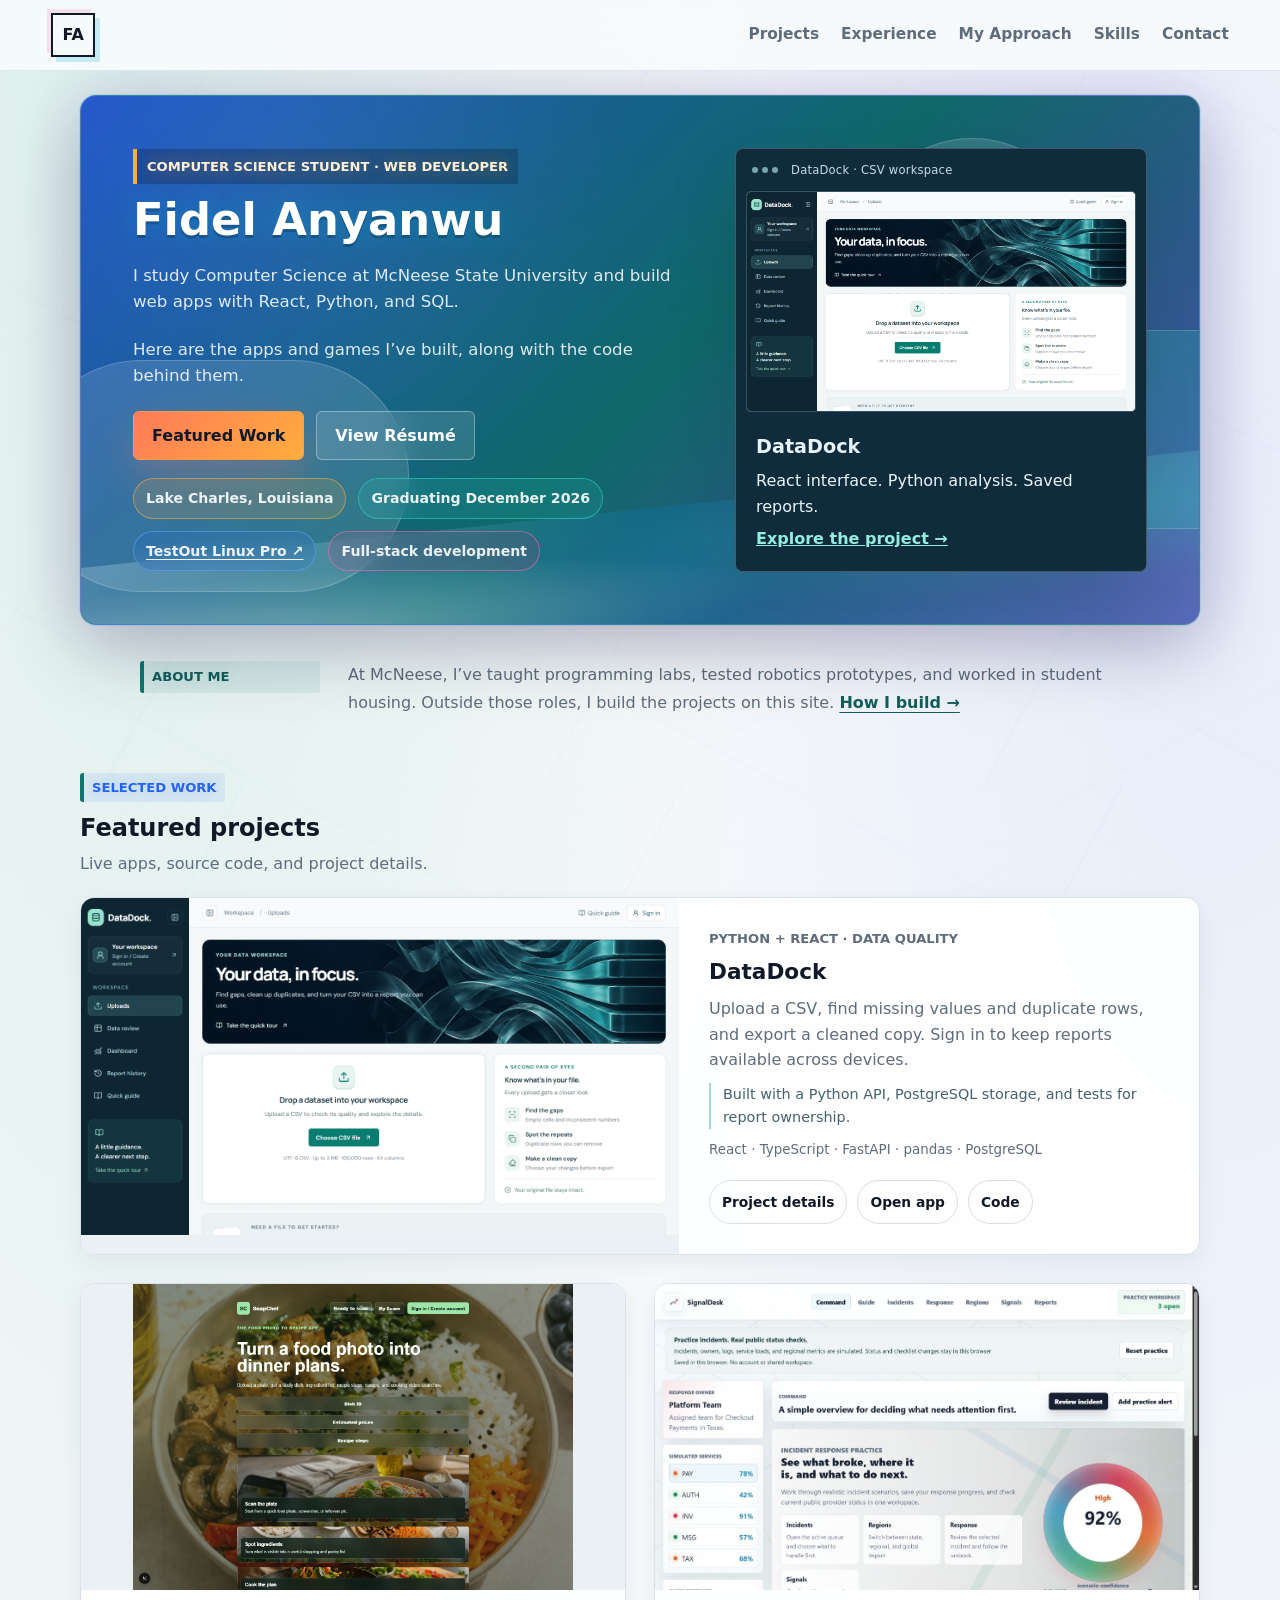
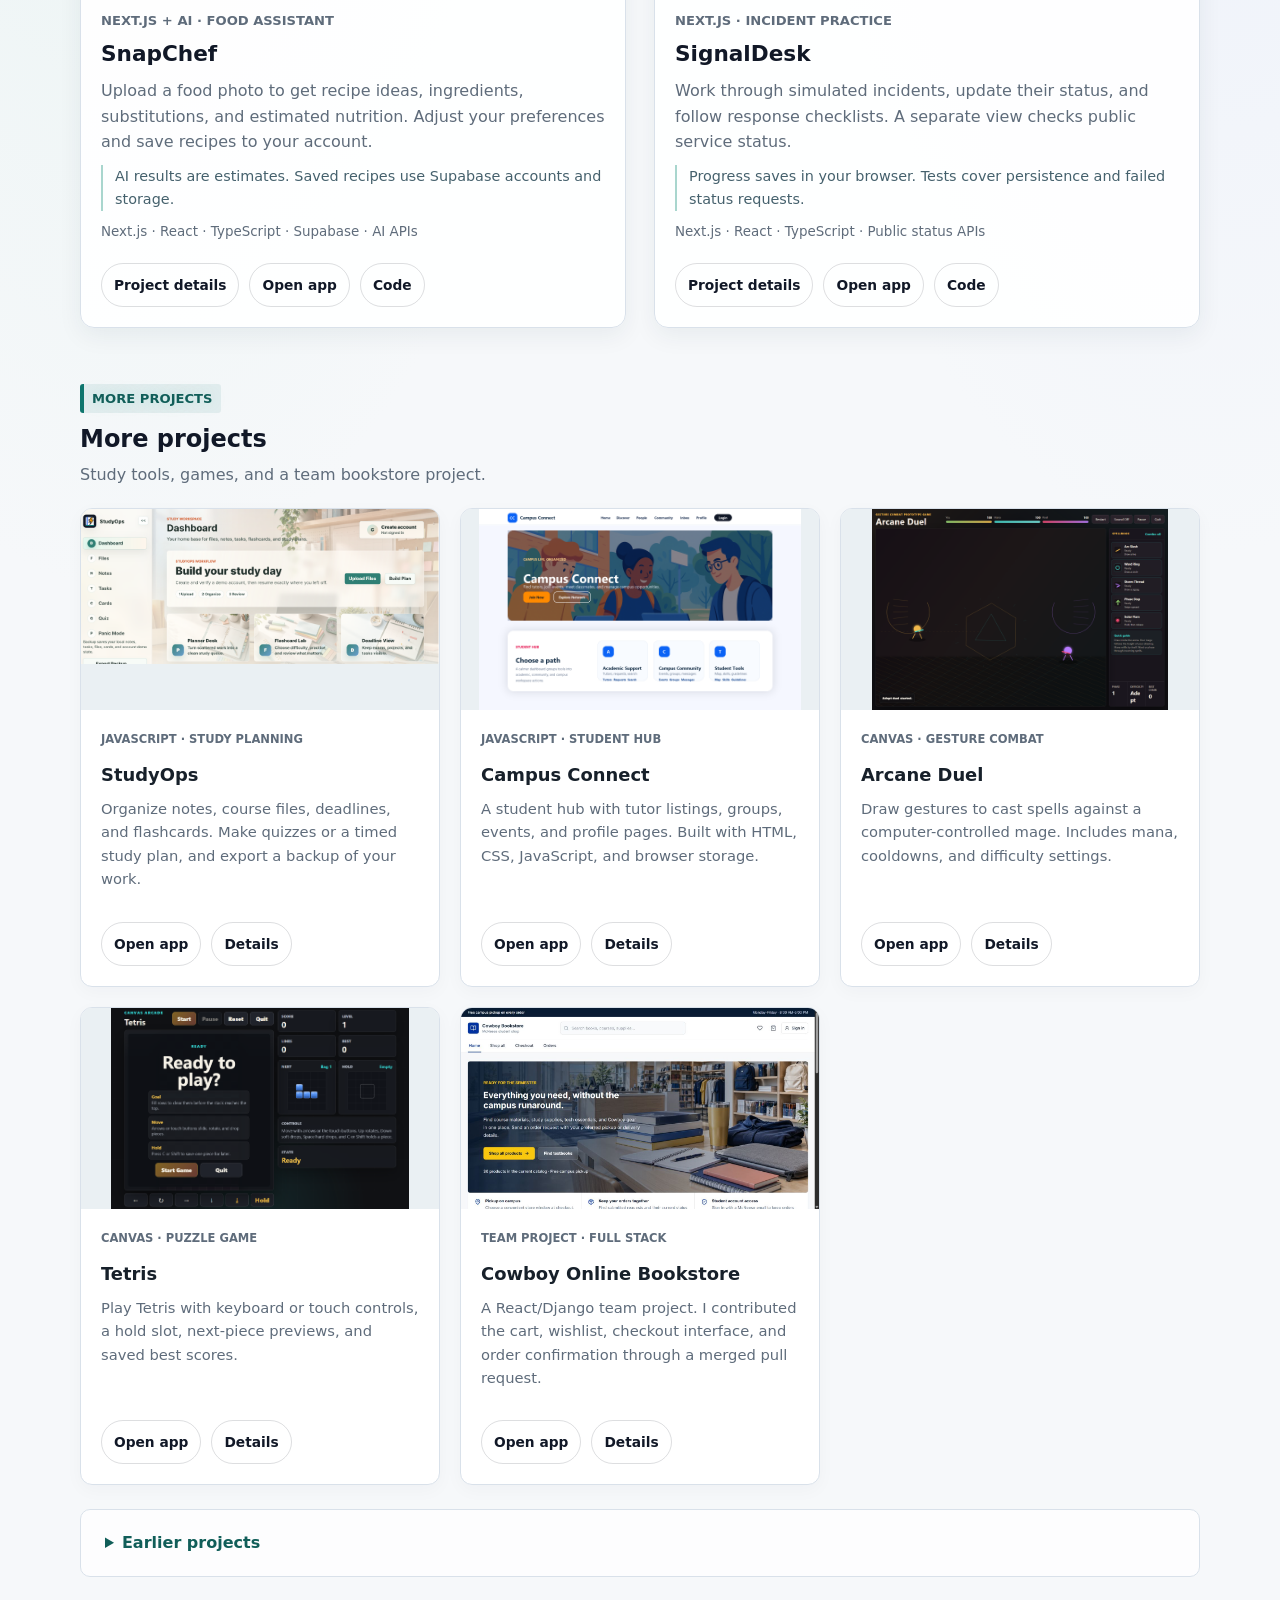
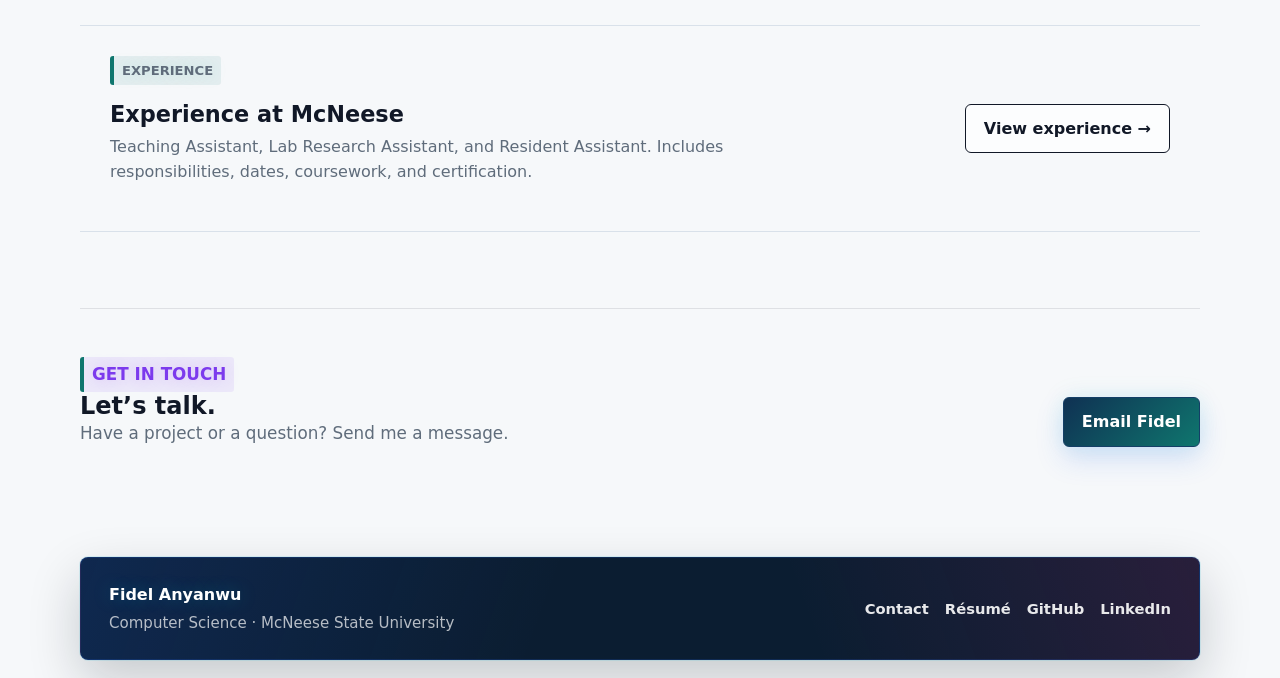
==== commit 6d9122f3: "Rewrite public wording with direct descriptions and specific examples" ====
--- a/index.html
+++ b/index.html
@@ -7,21 +7,21 @@
 <nav class="site-nav" aria-label="Primary navigation"><a href="index.html#projects">Projects</a><a href="experience.html">Experience</a><a href="approach.html">My Approach</a><a href="skills.html">Skills</a><a href="contact.html">Contact</a></nav></header>
 <main id="main">
 <section class="hero"><div class="hero-ambient" aria-hidden="true"><span class="hero-bubble bubble-one"></span><span class="hero-bubble bubble-two"></span><span class="hero-bubble bubble-three"></span></div>
-<div class="hero-copy"><p class="eyebrow">Computer Science Student · Web Developer</p><h1>Fidel Anyanwu</h1><p class="hero-text">I’m a web developer and Computer Science student at McNeese State University. I work with React, Python, and SQL.</p><p class="hero-text">My projects include a CSV analysis app, a food-photo recipe assistant, and a browser combat game. You can try them below.</p>
+<div class="hero-copy"><p class="eyebrow">Computer Science Student · Web Developer</p><h1>Fidel Anyanwu</h1><p class="hero-text">I study Computer Science at McNeese State University and build web apps with React, Python, and SQL.</p><p class="hero-text">Here are the apps and games I’ve built, along with the code behind them.</p>
 <div class="hero-actions"><a class="button primary" href="#featured-work">Featured Work</a><a class="button secondary" href="assets/fidel-anyanwu-resume.pdf" target="_blank" rel="noreferrer">View Résumé</a></div>
-<div class="hero-proof"><span>McNeese State University</span><span>Graduating December 2026</span><span><a href="experience.html#certification">TestOut Linux Pro ↗</a></span><span>Full-stack development</span></div></div>
+<div class="hero-proof"><span>Lake Charles, Louisiana</span><span>Graduating December 2026</span><span><a href="experience.html#certification">TestOut Linux Pro ↗</a></span><span>Full-stack development</span></div></div>
 <div class="hero-showcase"><div class="showcase-toolbar"><span class="showcase-dots" aria-hidden="true"><i></i><i></i><i></i></span><span>DataDock · CSV workspace</span></div><div class="showcase-screen"><img src="assets/datadock-home-preview.png" alt="The full DataDock upload workspace, with navigation, CSV upload, and data-quality guidance" width="1440" height="810" fetchpriority="high" /></div><div class="showcase-caption"><strong>DataDock</strong><span>React interface. Python analysis. Saved reports.</span><a href="datadock.html">Explore the project →</a></div></div></section>
-<section class="personal-note" aria-label="A little about me"><p class="section-kicker">Behind the projects</p><p>I like building things I can use and improve. A lot of the work happens after the first version: fixing an awkward screen, tracking down a bug, or figuring out why something didn’t save. <a href="approach.html">More about how I work →</a></p></section>
-<section class="featured-work" id="featured-work"><div class="section-heading"><p class="section-kicker">Selected work</p><h2 id="projects">Featured projects</h2><p>Try the apps, browse the code, or read about how I built them.</p></div><div class="featured-work-grid"><article class="featured-card" id="datadock"><img src="assets/datadock-home-preview.png" alt="DataDock application interface" loading="lazy" /><div><p class="project-type">Python + React · Data quality</p><h3><a href="datadock.html">DataDock</a></h3><p>Upload a CSV, find missing values and duplicate rows, and export a cleaned copy. Sign in to keep reports available across devices.</p><p class="project-detail">Built with a Python API, PostgreSQL storage, and tests for report ownership.</p><p class="compact-stack">React · TypeScript · FastAPI · pandas · PostgreSQL</p><div class="featured-links"><a href="datadock.html">Project details</a><a href="https://datadock-fidel2197.vercel.app/" target="_blank" rel="noreferrer">Open app</a><a href="https://github.com/Fidel2197/DataDock" target="_blank" rel="noreferrer">Code</a></div></div></article>
+<section class="personal-note" aria-label="A little about me"><p class="section-kicker">About me</p><p>At McNeese, I’ve taught programming labs, tested robotics prototypes, and worked in student housing. Outside those roles, I build the projects on this site. <a href="approach.html">How I build →</a></p></section>
+<section class="featured-work" id="featured-work"><div class="section-heading"><p class="section-kicker">Selected work</p><h2 id="projects">Featured projects</h2><p>Live apps, source code, and project details.</p></div><div class="featured-work-grid"><article class="featured-card" id="datadock"><img src="assets/datadock-home-preview.png" alt="DataDock application interface" loading="lazy" /><div><p class="project-type">Python + React · Data quality</p><h3><a href="datadock.html">DataDock</a></h3><p>Upload a CSV, find missing values and duplicate rows, and export a cleaned copy. Sign in to keep reports available across devices.</p><p class="project-detail">Built with a Python API, PostgreSQL storage, and tests for report ownership.</p><p class="compact-stack">React · TypeScript · FastAPI · pandas · PostgreSQL</p><div class="featured-links"><a href="datadock.html">Project details</a><a href="https://datadock-fidel2197.vercel.app/" target="_blank" rel="noreferrer">Open app</a><a href="https://github.com/Fidel2197/DataDock" target="_blank" rel="noreferrer">Code</a></div></div></article>
 <article class="featured-card" id="snapchef"><img src="assets/snapchef-home.png" alt="SnapChef application interface" loading="lazy" /><div><p class="project-type">Next.js + AI · Food assistant</p><h3><a href="snapchef.html">SnapChef</a></h3><p>Upload a food photo to get recipe ideas, ingredients, substitutions, and estimated nutrition. Adjust your preferences and save recipes to your account.</p><p class="project-detail">AI results are estimates. Saved recipes use Supabase accounts and storage.</p><p class="compact-stack">Next.js · React · TypeScript · Supabase · AI APIs</p><div class="featured-links"><a href="snapchef.html">Project details</a><a href="https://snapchef-nine.vercel.app/" target="_blank" rel="noreferrer">Open app</a><a href="https://github.com/Fidel2197/snapchef" target="_blank" rel="noreferrer">Code</a></div></div></article>
 <article class="featured-card" id="signaldesk"><img src="assets/signaldesk-preview.png" alt="SignalDesk application interface" loading="lazy" /><div><p class="project-type">Next.js · Incident practice</p><h3><a href="signaldesk.html">SignalDesk</a></h3><p>Work through simulated incidents, update their status, and follow response checklists. A separate view checks public service status.</p><p class="project-detail">Progress saves in your browser. Tests cover persistence and failed status requests.</p><p class="compact-stack">Next.js · React · TypeScript · Public status APIs</p><div class="featured-links"><a href="signaldesk.html">Project details</a><a href="https://signaldesk-pink-two.vercel.app/" target="_blank" rel="noreferrer">Open app</a><a href="https://github.com/Fidel2197/SignalDesk" target="_blank" rel="noreferrer">Code</a></div></div></article></div></section>
-<section class="compact-gallery" id="project-gallery"><div class="section-heading"><p class="section-kicker">More projects</p><h2>More projects</h2><p>Study tools, games, and a team bookstore project.</p></div><div class="compact-gallery-grid"><article class="gallery-card"><img src="assets/studyops-preview.png" alt="StudyOps application interface" loading="lazy" /><div><p class="project-type">JavaScript · Study planning</p><h3><a href="studyops.html">StudyOps</a></h3><p>Bring course files, notes, deadlines, flashcards, and quizzes into one browser workspace. Panic Mode turns a tight deadline into a timed study plan, with backup export to keep your work portable.</p><div class="featured-links"><a href="https://studyops-seven.vercel.app/" target="_blank" rel="noreferrer">Open app</a><a href="studyops.html">Details</a></div></div></article>
+<section class="compact-gallery" id="project-gallery"><div class="section-heading"><p class="section-kicker">More projects</p><h2>More projects</h2><p>Study tools, games, and a team bookstore project.</p></div><div class="compact-gallery-grid"><article class="gallery-card"><img src="assets/studyops-preview.png" alt="StudyOps application interface" loading="lazy" /><div><p class="project-type">JavaScript · Study planning</p><h3><a href="studyops.html">StudyOps</a></h3><p>Organize notes, course files, deadlines, and flashcards. Make quizzes or a timed study plan, and export a backup of your work.</p><div class="featured-links"><a href="https://studyops-seven.vercel.app/" target="_blank" rel="noreferrer">Open app</a><a href="studyops.html">Details</a></div></div></article>
 <article class="gallery-card"><img src="assets/campus-connect-preview.png" alt="Campus Connect application interface" loading="lazy" /><div><p class="project-type">JavaScript · Student hub</p><h3><a href="campus-connect.html">Campus Connect</a></h3><p>A student hub with tutor listings, groups, events, and profile pages. Built with HTML, CSS, JavaScript, and browser storage.</p><div class="featured-links"><a href="https://campus-connect-phi-teal.vercel.app/" target="_blank" rel="noreferrer">Open app</a><a href="campus-connect.html">Details</a></div></div></article>
-<article class="gallery-card"><img src="assets/arcane-duel-preview.png" alt="Arcane Duel application interface" loading="lazy" /><div><p class="project-type">Canvas · Gesture combat</p><h3><a href="arcane-duel.html">Arcane Duel</a></h3><p>Draw a spell and see it become an action. A canvas combat game where gestures, mana, cooldowns, and difficulty shape each encounter.</p><div class="featured-links"><a href="https://arcane-duel-sable.vercel.app/" target="_blank" rel="noreferrer">Open app</a><a href="arcane-duel.html">Details</a></div></div></article>
+<article class="gallery-card"><img src="assets/arcane-duel-preview.png" alt="Arcane Duel application interface" loading="lazy" /><div><p class="project-type">Canvas · Gesture combat</p><h3><a href="arcane-duel.html">Arcane Duel</a></h3><p>Draw gestures to cast spells against a computer-controlled mage. Includes mana, cooldowns, and difficulty settings.</p><div class="featured-links"><a href="https://arcane-duel-sable.vercel.app/" target="_blank" rel="noreferrer">Open app</a><a href="arcane-duel.html">Details</a></div></div></article>
 <article class="gallery-card"><img src="assets/tetris-game-preview.png" alt="Tetris application interface" loading="lazy" /><div><p class="project-type">Canvas · Puzzle game</p><h3><a href="tetris.html">Tetris</a></h3><p>Play Tetris with keyboard or touch controls, a hold slot, next-piece previews, and saved best scores.</p><div class="featured-links"><a href="https://tetris-game-fidel2197.vercel.app/" target="_blank" rel="noreferrer">Open app</a><a href="tetris.html">Details</a></div></div></article>
 
 
-<article class="gallery-card"><img src="assets/bookstore-preview.png" alt="Cowboy Bookstore storefront" width="1265" height="715" loading="lazy" /><div><p class="project-type">Team project · Full stack</p><h3><a href="bookstore.html">Cowboy Online Bookstore</a></h3><p>A React/Django team project. I contributed the cart, wishlist, checkout interface, and order confirmation through a merged pull request.</p><div class="featured-links"><a href="https://cowboy-online-bookstore.vercel.app/" target="_blank" rel="noreferrer">Open app</a><a href="bookstore.html">Details</a></div></div></article></div><details class="earlier-projects" id="earlier-projects"><summary>Earlier projects</summary><p>My earlier work with page layouts, forms, and JavaScript.</p><div class="earlier-links"><div><a href="fitnex.html">FitNex →</a><p>Workout logging, weekly goals, and progress saved in the browser.</p></div><div><a href="fortunatocare.html">FortunatoCare →</a><p>A healthcare interface exploring service pages, appointment forms, and portal navigation.</p></div></div></details></section>
-<section class="home-experience"><div><p class="section-kicker">Experience</p><h2>Experience at McNeese</h2><p>I’ve supported programming labs, tested robotics prototypes, and worked as a Resident Assistant. Read more about those roles and my coursework.</p></div><a class="button secondary" href="experience.html">View experience →</a></section>
-<section class="contact-prompt"><div><p class="section-kicker">Get in touch</p><h2>Have something in mind?</h2><p>Have an idea, a project, or a question? I’d love to hear from you.</p></div><a class="button primary" href="mailto:fanyanwu@mcneese.edu">Email Fidel</a></section></main>
+<article class="gallery-card"><img src="assets/bookstore-preview.png" alt="Cowboy Bookstore storefront" width="1265" height="715" loading="lazy" /><div><p class="project-type">Team project · Full stack</p><h3><a href="bookstore.html">Cowboy Online Bookstore</a></h3><p>A React/Django team project. I contributed the cart, wishlist, checkout interface, and order confirmation through a merged pull request.</p><div class="featured-links"><a href="https://cowboy-online-bookstore.vercel.app/" target="_blank" rel="noreferrer">Open app</a><a href="bookstore.html">Details</a></div></div></article></div><details class="earlier-projects" id="earlier-projects"><summary>Earlier projects</summary><p>My earlier work with page layouts, forms, and JavaScript.</p><div class="earlier-links"><div><a href="fitnex.html">FitNex →</a><p>Workout logging, weekly goals, and progress saved in the browser.</p></div><div><a href="fortunatocare.html">FortunatoCare →</a><p>A healthcare website with service pages, appointment forms, and a patient portal interface.</p></div></div></details></section>
+<section class="home-experience"><div><p class="section-kicker">Experience</p><h2>Experience at McNeese</h2><p>Teaching Assistant, Lab Research Assistant, and Resident Assistant. Includes responsibilities, dates, coursework, and certification.</p></div><a class="button secondary" href="experience.html">View experience →</a></section>
+<section class="contact-prompt"><div><p class="section-kicker">Get in touch</p><h2>Let’s talk.</h2><p>Have a project or a question? Send me a message.</p></div><a class="button primary" href="mailto:fanyanwu@mcneese.edu">Email Fidel</a></section></main>
 <footer class="site-footer"><div><strong>Fidel Anyanwu</strong><span>Computer Science · McNeese State University</span></div><nav aria-label="Footer links"><a href="contact.html">Contact</a><a href="assets/fidel-anyanwu-resume.pdf">Résumé</a><a href="https://github.com/Fidel2197" target="_blank" rel="noreferrer">GitHub</a><a href="https://www.linkedin.com/in/fidel-anyanwu-98a34124b/" target="_blank" rel="noreferrer">LinkedIn</a></nav></footer></body></html>
